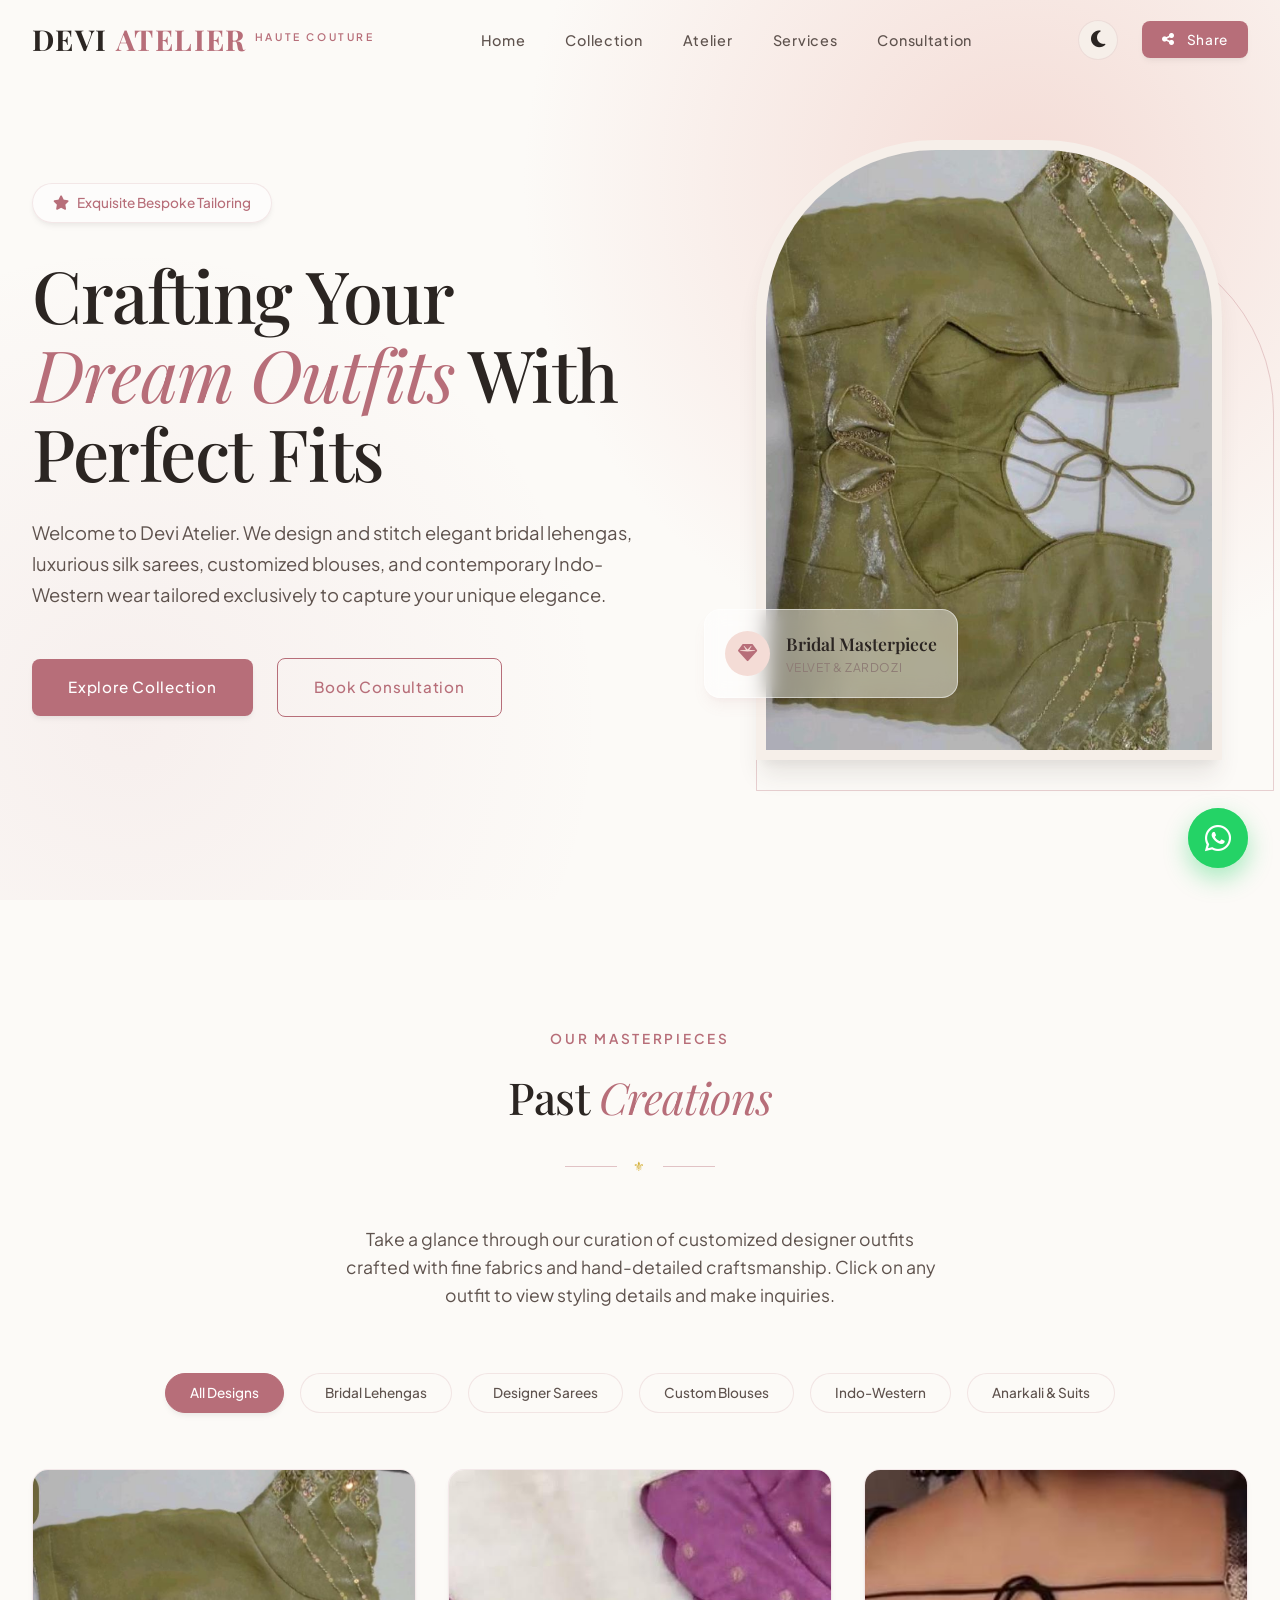
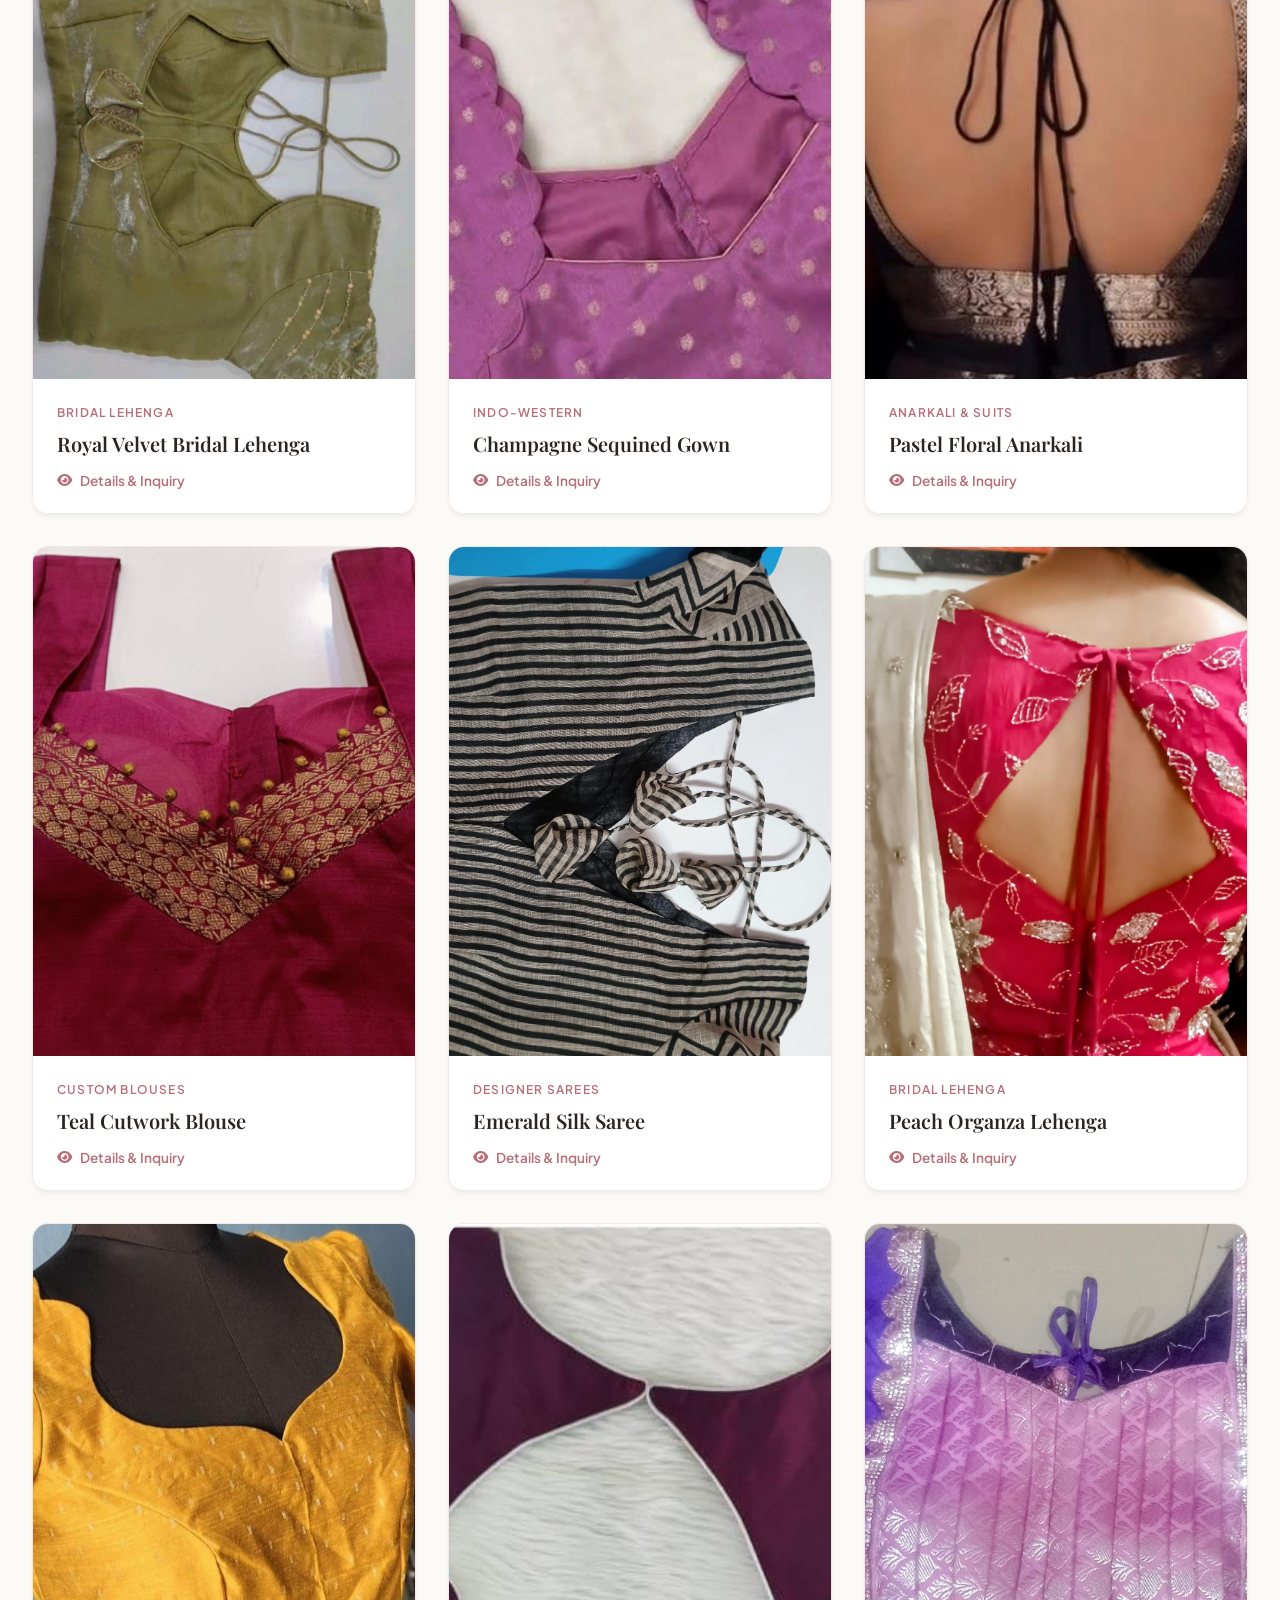
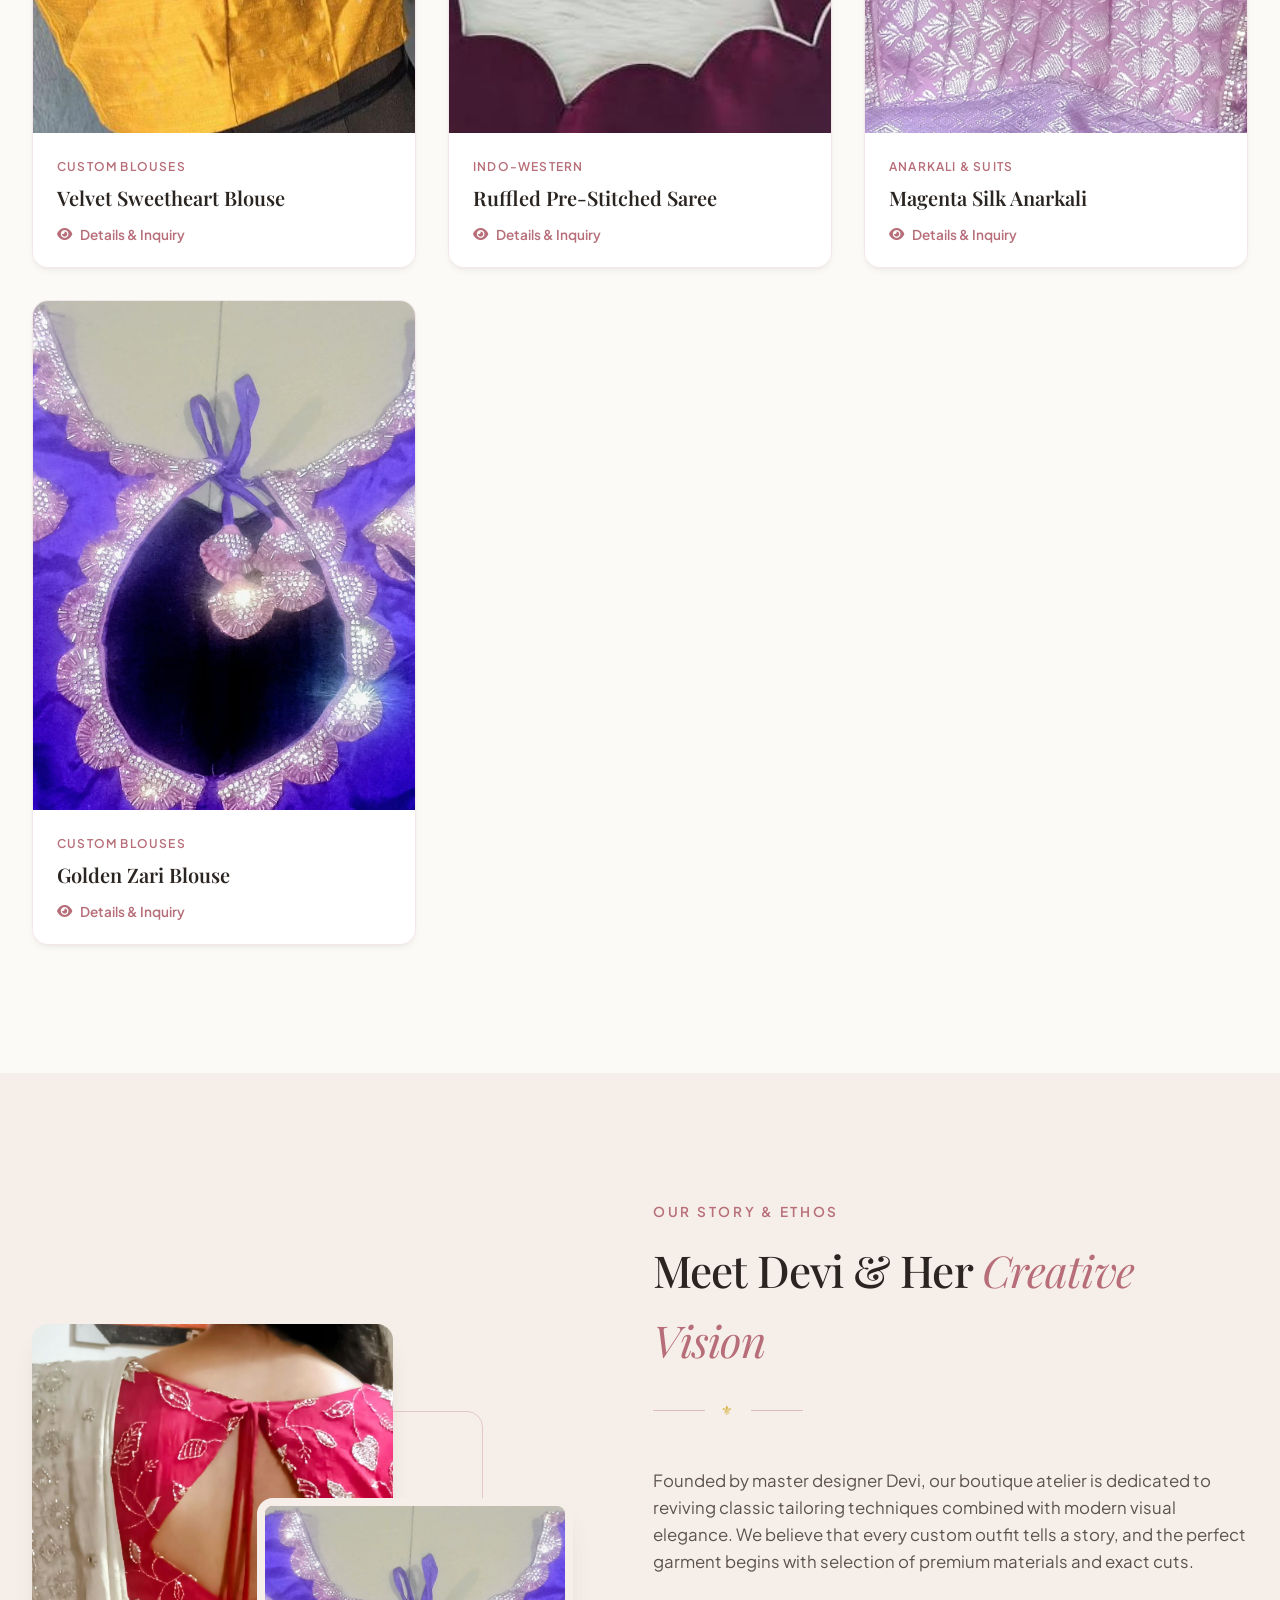
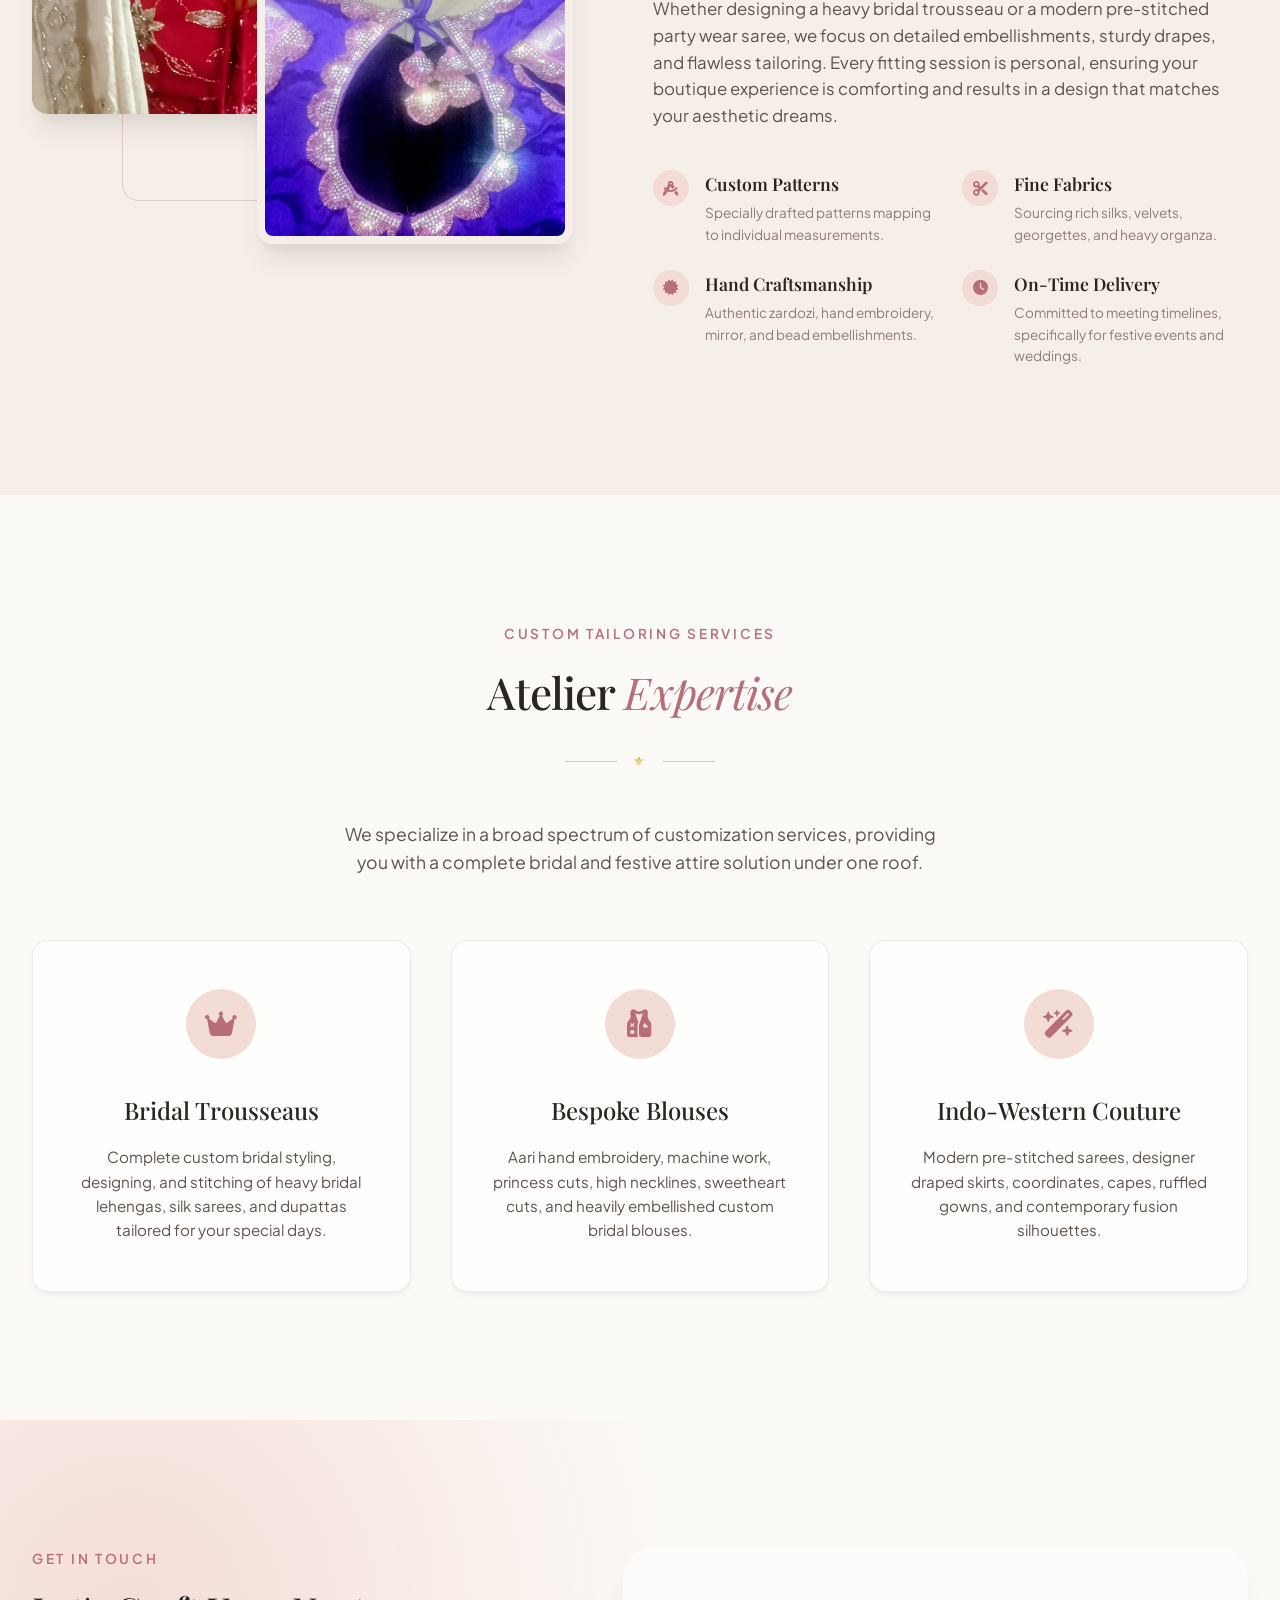
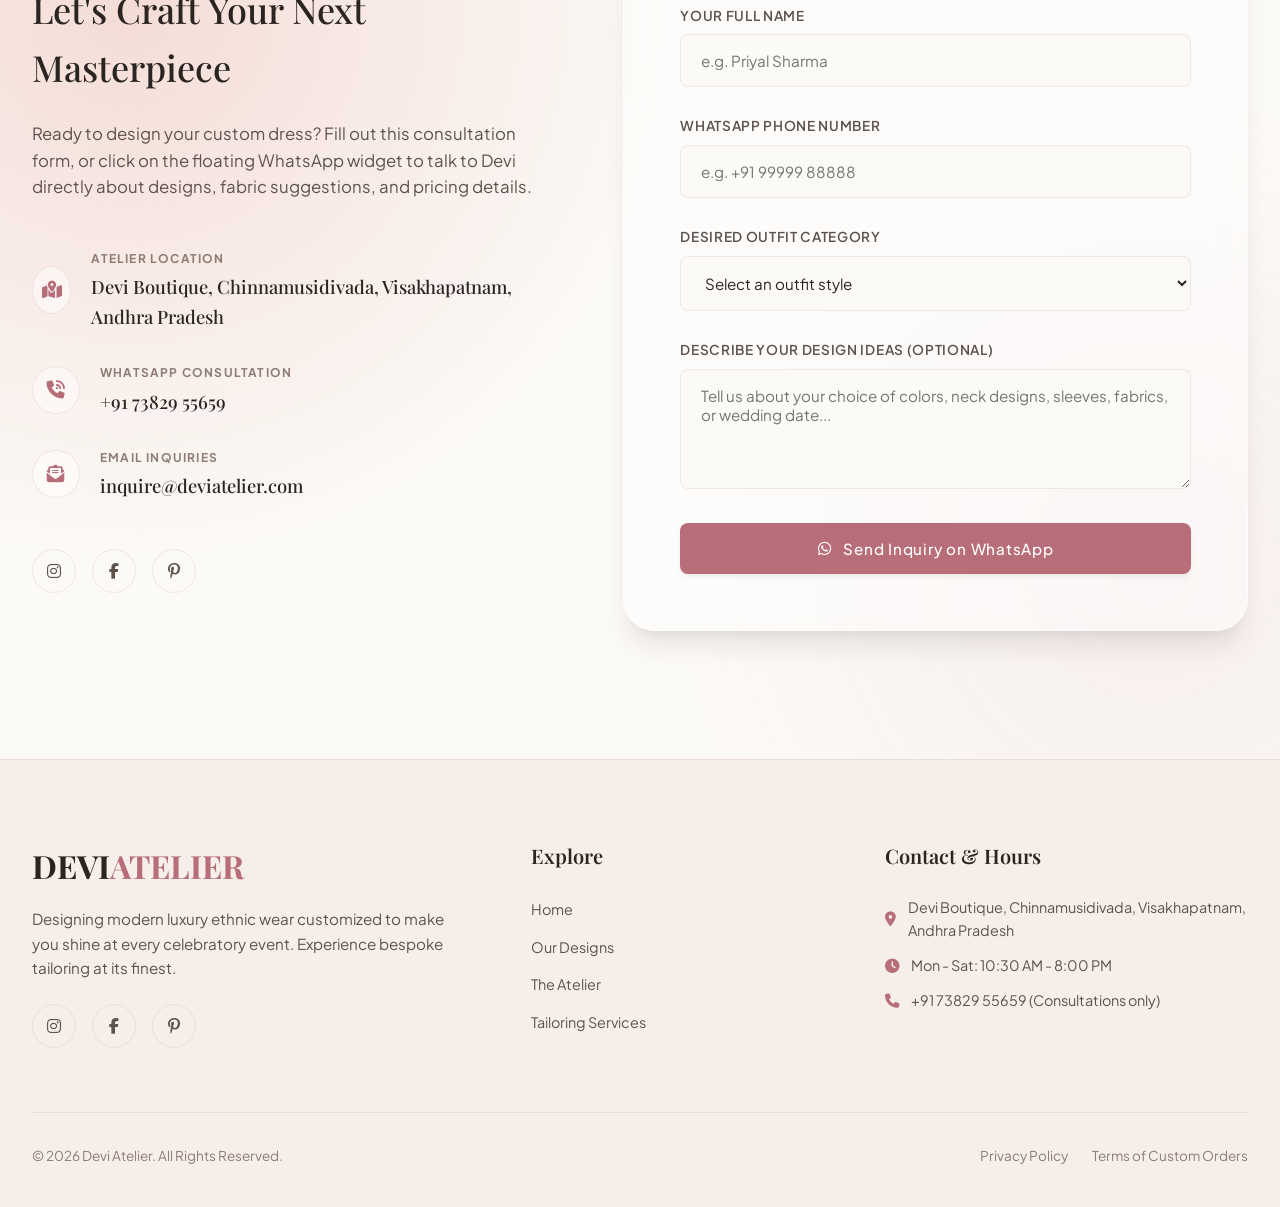
==== index.html @ 24add1d2 "Configure PWA manifest and mobile app home screen icon settings" ====
<!DOCTYPE html>
<html lang="en" data-theme="light">

<head>
  <meta charset="UTF-8">
  <meta name="viewport" content="width=device-width, initial-scale=1.0">
  <title>Devi Atelier — Haute Couture & Designer Boutique Portfolio</title>
  
  <!-- SEO Meta Tags -->
  <meta name="description" content="Explore Devi Atelier - Premium fashion boutique showcasing custom-tailored bridal lehengas, designer sarees, bespoke blouses, and contemporary Indo-Western wear.">
  <meta name="keywords" content="Boutique, Custom Tailoring, Bridal Lehenga, Designer Saree, Devi Atelier, Bespoke Fashion, Blouse Design">
  <meta name="author" content="Devi Atelier">
  
  <!-- Open Graph / Facebook -->
  <meta property="og:type" content="website">
  <meta property="og:title" content="Devi Atelier — Designer Boutique & Custom Tailoring">
  <meta property="og:description" content="Immersive showcase of bespoke designer outfits. Custom lehengas, sarees, blouses, and Indo-Western couture crafted to perfection.">
  <meta property="og:image" content="images/work-1.jpg">
  
  <!-- FontAwesome Icons CDN -->
  <link rel="stylesheet" href="https://cdnjs.cloudflare.com/ajax/libs/font-awesome/6.4.0/css/all.min.css">
  
  <!-- Stylesheets -->
  <link rel="stylesheet" href="styles.css">
  
  <!-- Favicon & Web App Manifest -->
  <link rel="icon" type="image/png" href="favicon.png">
  <link rel="apple-touch-icon" href="favicon.png">
  <link rel="manifest" href="manifest.json">
  
  <!-- Mobile Web App Capability -->
  <meta name="apple-mobile-web-app-capable" content="yes">
  <meta name="apple-mobile-web-app-status-bar-style" content="default">
  <meta name="theme-color" content="#fcfaf7">
</head>

<body>

  <!-- ============================================
       NAVIGATION BAR
       ============================================ -->
  <nav class="navbar" id="navbar">
    <div class="container nav-container">
      <a href="#hero" class="logo" id="nav-logo">
        DEVI<span>ATELIER</span>
        <span class="logo-sub">HAUTE COUTURE</span>
      </a>
      
      <ul class="nav-menu" id="nav-menu">
        <li><a href="#hero" class="nav-link">Home</a></li>
        <li><a href="#portfolio" class="nav-link">Collection</a></li>
        <li><a href="#about" class="nav-link">Atelier</a></li>
        <li><a href="#services" class="nav-link">Services</a></li>
        <li><a href="#contact" class="nav-link">Consultation</a></li>
      </ul>
      
      <div class="nav-actions">
        <button class="theme-toggle" id="theme-toggle" aria-label="Toggle Dark/Light Mode" title="Toggle Theme">
          <i class="fa-solid fa-moon"></i>
        </button>
        <button class="btn btn-primary" id="header-share-btn" style="padding: 0.6rem 1.25rem; font-size: 0.85rem;">
          <i class="fa-solid fa-share-nodes"></i> Share
        </button>
        <button class="mobile-nav-toggle" id="mobile-nav-toggle" aria-label="Toggle Navigation Menu">
          <span></span>
          <span></span>
          <span></span>
        </button>
      </div>
    </div>
  </nav>

  <!-- ============================================
       HERO SECTION
       ============================================ -->
  <section class="hero" id="hero">
    <div class="container">
      <div class="hero-grid">
        <div class="hero-content">
          <div class="hero-badge">
            <i class="fa-solid fa-star"></i>
            <span>Exquisite Bespoke Tailoring</span>
          </div>
          <h1 class="hero-title">Crafting Your <span>Dream Outfits</span> With Perfect Fits</h1>
          <p class="hero-description">
            Welcome to Devi Atelier. We design and stitch elegant bridal lehengas, luxurious silk sarees, customized blouses, and contemporary Indo-Western wear tailored exclusively to capture your unique elegance.
          </p>
          <div class="hero-btns">
            <a href="#portfolio" class="btn btn-primary">Explore Collection</a>
            <a href="#contact" class="btn btn-secondary">Book Consultation</a>
          </div>
        </div>
        <div class="hero-image-container">
          <div class="hero-image-wrapper">
            <img src="images/work-1.jpg" alt="Featured Red Bridal Lehenga" id="hero-img">
          </div>
          <div class="hero-image-backdrop"></div>
          <div class="hero-floating-card">
            <i class="fa-solid fa-gem"></i>
            <div class="floating-card-info">
              <h4>Bridal Masterpiece</h4>
              <p>Velvet &amp; Zardozi</p>
            </div>
          </div>
        </div>
      </div>
    </div>
  </section>

  <!-- ============================================
       PORTFOLIO SECTION
       ============================================ -->
  <section class="portfolio" id="portfolio">
    <div class="container">
      <span class="section-tag">Our Masterpieces</span>
      <h2 class="section-title">Past <span>Creations</span></h2>
      <div class="luxury-divider"><span>⚜</span></div>
      <p class="section-desc">
        Take a glance through our curation of customized designer outfits crafted with fine fabrics and hand-detailed craftsmanship. Click on any outfit to view styling details and make inquiries.
      </p>

      <!-- Category Filter Buttons -->
      <div class="portfolio-filters" id="portfolio-filters">
        <button class="filter-btn active" data-filter="all">All Designs</button>
        <button class="filter-btn" data-filter="bridal">Bridal Lehengas</button>
        <button class="filter-btn" data-filter="sarees">Designer Sarees</button>
        <button class="filter-btn" data-filter="blouses">Custom Blouses</button>
        <button class="filter-btn" data-filter="indo-western">Indo-Western</button>
        <button class="filter-btn" data-filter="salwars">Anarkali &amp; Suits</button>
      </div>

      <!-- Gallery Grid -->
      <div class="portfolio-grid" id="portfolio-grid">
        
        <!-- Item 1 -->
        <div class="portfolio-item" data-category="bridal" data-id="1">
          <div class="portfolio-item-img-wrapper">
            <img src="images/work-1.jpg" alt="Royal Velvet Bridal Lehenga" loading="lazy">
            <div class="portfolio-item-overlay">
              <span class="overlay-tag">Bridal Lehenga</span>
              <h3 class="overlay-title">Royal Velvet Bridal Lehenga</h3>
              <button class="overlay-btn"><i class="fa-solid fa-eye"></i> View Details</button>
            </div>
          </div>
          <div class="portfolio-item-info">
            <span class="item-category">Bridal Lehenga</span>
            <h3 class="item-title">Royal Velvet Bridal Lehenga</h3>
            <button class="item-inquire-btn"><i class="fa-solid fa-eye"></i> Details &amp; Inquiry</button>
          </div>
        </div>

        <!-- Item 2 -->
        <div class="portfolio-item" data-category="indo-western" data-id="2">
          <div class="portfolio-item-img-wrapper">
            <img src="images/work-2.jpg" alt="Champagne Sequined Gown" loading="lazy">
            <div class="portfolio-item-overlay">
              <span class="overlay-tag">Indo-Western</span>
              <h3 class="overlay-title">Champagne Sequined Gown</h3>
              <button class="overlay-btn"><i class="fa-solid fa-eye"></i> View Details</button>
            </div>
          </div>
          <div class="portfolio-item-info">
            <span class="item-category">Indo-Western</span>
            <h3 class="item-title">Champagne Sequined Gown</h3>
            <button class="item-inquire-btn"><i class="fa-solid fa-eye"></i> Details &amp; Inquiry</button>
          </div>
        </div>

        <!-- Item 3 -->
        <div class="portfolio-item" data-category="salwars" data-id="3">
          <div class="portfolio-item-img-wrapper">
            <img src="images/work-3.jpg" alt="Pastel Floral Georgette Anarkali" loading="lazy">
            <div class="portfolio-item-overlay">
              <span class="overlay-tag">Anarkali &amp; Suits</span>
              <h3 class="overlay-title">Pastel Floral Anarkali</h3>
              <button class="overlay-btn"><i class="fa-solid fa-eye"></i> View Details</button>
            </div>
          </div>
          <div class="portfolio-item-info">
            <span class="item-category">Anarkali &amp; Suits</span>
            <h3 class="item-title">Pastel Floral Anarkali</h3>
            <button class="item-inquire-btn"><i class="fa-solid fa-eye"></i> Details &amp; Inquiry</button>
          </div>
        </div>

        <!-- Item 4 -->
        <div class="portfolio-item" data-category="blouses" data-id="4">
          <div class="portfolio-item-img-wrapper">
            <img src="images/work-4.jpg" alt="Teal Hand-Crafted Cutwork Blouse" loading="lazy">
            <div class="portfolio-item-overlay">
              <span class="overlay-tag">Custom Blouses</span>
              <h3 class="overlay-title">Teal Cutwork Blouse</h3>
              <button class="overlay-btn"><i class="fa-solid fa-eye"></i> View Details</button>
            </div>
          </div>
          <div class="portfolio-item-info">
            <span class="item-category">Custom Blouses</span>
            <h3 class="item-title">Teal Cutwork Blouse</h3>
            <button class="item-inquire-btn"><i class="fa-solid fa-eye"></i> Details &amp; Inquiry</button>
          </div>
        </div>

        <!-- Item 5 -->
        <div class="portfolio-item" data-category="sarees" data-id="5">
          <div class="portfolio-item-img-wrapper">
            <img src="images/work-5.jpg" alt="Emerald Green Banarasi Silk Saree" loading="lazy">
            <div class="portfolio-item-overlay">
              <span class="overlay-tag">Designer Sarees</span>
              <h3 class="overlay-title">Emerald Silk Saree</h3>
              <button class="overlay-btn"><i class="fa-solid fa-eye"></i> View Details</button>
            </div>
          </div>
          <div class="portfolio-item-info">
            <span class="item-category">Designer Sarees</span>
            <h3 class="item-title">Emerald Silk Saree</h3>
            <button class="item-inquire-btn"><i class="fa-solid fa-eye"></i> Details &amp; Inquiry</button>
          </div>
        </div>

        <!-- Item 6 -->
        <div class="portfolio-item" data-category="bridal" data-id="6">
          <div class="portfolio-item-img-wrapper">
            <img src="images/work-6.jpg" alt="Peach Organza Mirror-Work Lehenga" loading="lazy">
            <div class="portfolio-item-overlay">
              <span class="overlay-tag">Bridal Lehenga</span>
              <h3 class="overlay-title">Peach Organza Lehenga</h3>
              <button class="overlay-btn"><i class="fa-solid fa-eye"></i> View Details</button>
            </div>
          </div>
          <div class="portfolio-item-info">
            <span class="item-category">Bridal Lehenga</span>
            <h3 class="item-title">Peach Organza Lehenga</h3>
            <button class="item-inquire-btn"><i class="fa-solid fa-eye"></i> Details &amp; Inquiry</button>
          </div>
        </div>

        <!-- Item 7 -->
        <div class="portfolio-item" data-category="blouses" data-id="7">
          <div class="portfolio-item-img-wrapper">
            <img src="images/work-7.jpg" alt="Royal Velvet Sweetheart Neck Blouse" loading="lazy">
            <div class="portfolio-item-overlay">
              <span class="overlay-tag">Custom Blouses</span>
              <h3 class="overlay-title">Velvet Sweetheart Blouse</h3>
              <button class="overlay-btn"><i class="fa-solid fa-eye"></i> View Details</button>
            </div>
          </div>
          <div class="portfolio-item-info">
            <span class="item-category">Custom Blouses</span>
            <h3 class="item-title">Velvet Sweetheart Blouse</h3>
            <button class="item-inquire-btn"><i class="fa-solid fa-eye"></i> Details &amp; Inquiry</button>
          </div>
        </div>

        <!-- Item 8 -->
        <div class="portfolio-item" data-category="indo-western" data-id="8">
          <div class="portfolio-item-img-wrapper">
            <img src="images/work-8.jpg" alt="Modern Ruffled Pre-Stitched Saree" loading="lazy">
            <div class="portfolio-item-overlay">
              <span class="overlay-tag">Indo-Western</span>
              <h3 class="overlay-title">Ruffled Pre-Stitched Saree</h3>
              <button class="overlay-btn"><i class="fa-solid fa-eye"></i> View Details</button>
            </div>
          </div>
          <div class="portfolio-item-info">
            <span class="item-category">Indo-Western</span>
            <h3 class="item-title">Ruffled Pre-Stitched Saree</h3>
            <button class="item-inquire-btn"><i class="fa-solid fa-eye"></i> Details &amp; Inquiry</button>
          </div>
        </div>

        <!-- Item 9 -->
        <div class="portfolio-item" data-category="salwars" data-id="9">
          <div class="portfolio-item-img-wrapper">
            <img src="images/work-9.jpg" alt="Magenta Silk Anarkali Suit" loading="lazy">
            <div class="portfolio-item-overlay">
              <span class="overlay-tag">Anarkali &amp; Suits</span>
              <h3 class="overlay-title">Magenta Silk Anarkali</h3>
              <button class="overlay-btn"><i class="fa-solid fa-eye"></i> View Details</button>
            </div>
          </div>
          <div class="portfolio-item-info">
            <span class="item-category">Anarkali &amp; Suits</span>
            <h3 class="item-title">Magenta Silk Anarkali</h3>
            <button class="item-inquire-btn"><i class="fa-solid fa-eye"></i> Details &amp; Inquiry</button>
          </div>
        </div>

        <!-- Item 10 -->
        <div class="portfolio-item" data-category="blouses" data-id="10">
          <div class="portfolio-item-img-wrapper">
            <img src="images/work-10.jpg" alt="Golden Embroidered Zari Blouse" loading="lazy">
            <div class="portfolio-item-overlay">
              <span class="overlay-tag">Custom Blouses</span>
              <h3 class="overlay-title">Golden Zari Blouse</h3>
              <button class="overlay-btn"><i class="fa-solid fa-eye"></i> View Details</button>
            </div>
          </div>
          <div class="portfolio-item-info">
            <span class="item-category">Custom Blouses</span>
            <h3 class="item-title">Golden Zari Blouse</h3>
            <button class="item-inquire-btn"><i class="fa-solid fa-eye"></i> Details &amp; Inquiry</button>
          </div>
        </div>

      </div>
    </div>
  </section>

  <!-- ============================================
       ABOUT ATELIER SECTION
       ============================================ -->
  <section class="about" id="about">
    <div class="container">
      <div class="about-grid">
        <div class="about-images">
          <div class="about-img-main">
            <img src="images/work-6.jpg" alt="Devi Atelier Design Process">
          </div>
          <div class="about-img-sub">
            <img src="images/work-10.jpg" alt="Devi Handcrafted details">
          </div>
          <div class="about-img-frame"></div>
        </div>
        <div class="about-content">
          <span class="section-tag" style="text-align: left;">Our Story &amp; Ethos</span>
          <h2 class="section-title" style="text-align: left;">Meet Devi &amp; Her <span>Creative Vision</span></h2>
          <div class="luxury-divider" style="margin-left: 0;"><span>⚜</span></div>
          <div class="about-text">
            <p>
              Founded by master designer Devi, our boutique atelier is dedicated to reviving classic tailoring techniques combined with modern visual elegance. We believe that every custom outfit tells a story, and the perfect garment begins with selection of premium materials and exact cuts.
            </p>
            <p>
              Whether designing a heavy bridal trousseau or a modern pre-stitched party wear saree, we focus on detailed embellishments, sturdy drapes, and flawless tailoring. Every fitting session is personal, ensuring your boutique experience is comforting and results in a design that matches your aesthetic dreams.
            </p>
          </div>
          <div class="expertise-list">
            <div class="expertise-item">
              <i class="fa-solid fa-compass-drafting"></i>
              <div>
                <h4>Custom Patterns</h4>
                <p>Specially drafted patterns mapping to individual measurements.</p>
              </div>
            </div>
            <div class="expertise-item">
              <i class="fa-solid fa-scissors"></i>
              <div>
                <h4>Fine Fabrics</h4>
                <p>Sourcing rich silks, velvets, georgettes, and heavy organza.</p>
              </div>
            </div>
            <div class="expertise-item">
              <i class="fa-solid fa-certificate"></i>
              <div>
                <h4>Hand Craftsmanship</h4>
                <p>Authentic zardozi, hand embroidery, mirror, and bead embellishments.</p>
              </div>
            </div>
            <div class="expertise-item">
              <i class="fa-solid fa-clock"></i>
              <div>
                <h4>On-Time Delivery</h4>
                <p>Committed to meeting timelines, specifically for festive events and weddings.</p>
              </div>
            </div>
          </div>
        </div>
      </div>
    </div>
  </section>

  <!-- ============================================
       SERVICES SECTION
       ============================================ -->
  <section class="services" id="services">
    <div class="container">
      <span class="section-tag">Custom Tailoring Services</span>
      <h2 class="section-title">Atelier <span>Expertise</span></h2>
      <div class="luxury-divider"><span>⚜</span></div>
      <p class="section-desc">
        We specialize in a broad spectrum of customization services, providing you with a complete bridal and festive attire solution under one roof.
      </p>
      
      <div class="services-grid">
        <div class="service-card">
          <div class="service-icon"><i class="fa-solid fa-crown"></i></div>
          <h3>Bridal Trousseaus</h3>
          <p>Complete custom bridal styling, designing, and stitching of heavy bridal lehengas, silk sarees, and dupattas tailored for your special days.</p>
        </div>
        <div class="service-card">
          <div class="service-icon"><i class="fa-solid fa-vest-patches"></i></div>
          <h3>Bespoke Blouses</h3>
          <p>Aari hand embroidery, machine work, princess cuts, high necklines, sweetheart cuts, and heavily embellished custom bridal blouses.</p>
        </div>
        <div class="service-card">
          <div class="service-icon"><i class="fa-solid fa-wand-magic-sparkles"></i></div>
          <h3>Indo-Western Couture</h3>
          <p>Modern pre-stitched sarees, designer draped skirts, coordinates, capes, ruffled gowns, and contemporary fusion silhouettes.</p>
        </div>
      </div>
    </div>
  </section>

  <!-- ============================================
       CONTACT & BOOKING SECTION
       ============================================ -->
  <section class="contact" id="contact">
    <div class="container">
      <div class="contact-grid">
        <div class="contact-info">
          <span class="section-tag" style="text-align: left;">Get In Touch</span>
          <h2 class="contact-info-title">Let's Craft Your <span>Next Masterpiece</span></h2>
          <p class="contact-info-desc">
            Ready to design your custom dress? Fill out this consultation form, or click on the floating WhatsApp widget to talk to Devi directly about designs, fabric suggestions, and pricing details.
          </p>
          
          <div class="contact-details">
            <div class="contact-detail-item">
              <i class="fa-solid fa-map-location-dot"></i>
              <div class="contact-detail-text">
                <h4>Atelier Location</h4>
                <p>Devi Boutique, Chinnamusidivada, Visakhapatnam, Andhra Pradesh</p>
              </div>
            </div>
            <div class="contact-detail-item">
              <i class="fa-solid fa-phone-volume"></i>
              <div class="contact-detail-text">
                <h4>WhatsApp Consultation</h4>
                <p>+91 73829 55659</p>
              </div>
            </div>
            <div class="contact-detail-item">
              <i class="fa-solid fa-envelope-open-text"></i>
              <div class="contact-detail-text">
                <h4>Email Inquiries</h4>
                <p>inquire@deviatelier.com</p>
              </div>
            </div>
          </div>
          
          <div class="social-links">
            <a href="#" class="social-btn" aria-label="Instagram"><i class="fa-brands fa-instagram"></i></a>
            <a href="#" class="social-btn" aria-label="Facebook"><i class="fa-brands fa-facebook-f"></i></a>
            <a href="#" class="social-btn" aria-label="Pinterest"><i class="fa-brands fa-pinterest-p"></i></a>
          </div>
        </div>
        
        <div class="contact-form-wrapper">
          <form id="consultation-form">
            <div class="form-group">
              <label for="client-name">Your Full Name</label>
              <input type="text" id="client-name" class="form-control" placeholder="e.g. Priyal Sharma" required>
            </div>
            <div class="form-group">
              <label for="client-contact">WhatsApp Phone Number</label>
              <input type="tel" id="client-contact" class="form-control" placeholder="e.g. +91 99999 88888" required>
            </div>
            <div class="form-group">
              <label for="outfit-type">Desired Outfit Category</label>
              <select id="outfit-type" class="form-control" required>
                <option value="" disabled selected>Select an outfit style</option>
                <option value="Bridal Lehenga">Bridal Lehenga</option>
                <option value="Designer Saree Work">Designer Saree &amp; Borders</option>
                <option value="Custom Blouse Design">Custom Tailored Blouse</option>
                <option value="Indo-Western / Gown">Indo-Western Dress or Gown</option>
                <option value="Anarkali or Salwar Suit">Anarkali Suit / Salwar Kameez</option>
              </select>
            </div>
            <div class="form-group">
              <label for="client-message">Describe Your Design Ideas (Optional)</label>
              <textarea id="client-message" class="form-control" placeholder="Tell us about your choice of colors, neck designs, sleeves, fabrics, or wedding date..."></textarea>
            </div>
            <button type="submit" class="btn btn-primary form-submit-btn" id="form-submit">
              <i class="fa-brands fa-whatsapp"></i> Send Inquiry on WhatsApp
            </button>
          </form>
        </div>
      </div>
    </div>
  </section>

  <!-- ============================================
       LIGHTBOX / DETAILED MODAL
       ============================================ -->
  <div class="lightbox" id="lightbox">
    <button class="lightbox-close" id="lightbox-close" aria-label="Close detailed view">
      <i class="fa-solid fa-xmark"></i>
    </button>
    <div class="lightbox-content">
      <div class="lightbox-img-pane">
        <button class="lightbox-nav-btn lightbox-prev" id="lightbox-prev" aria-label="Previous Outfit">
          <i class="fa-solid fa-chevron-left"></i>
        </button>
        <img src="images/work-1.jpg" alt="Detailed Outfit View" id="lightbox-main-img">
        <button class="lightbox-nav-btn lightbox-next" id="lightbox-next" aria-label="Next Outfit">
          <i class="fa-solid fa-chevron-right"></i>
        </button>
      </div>
      <div class="lightbox-info-pane">
        <span class="lightbox-category" id="lightbox-category">Bridal Lehenga</span>
        <h2 class="lightbox-title" id="lightbox-title">Royal Velvet Bridal Lehenga</h2>
        <p class="lightbox-desc" id="lightbox-desc">
          Intricately hand-embroidered velvet bridal lehenga in deep crimson red featuring standard zardozi stitching, heavy beadwork, and matched with double tissue georgette dupattas.
        </p>
        
        <div class="lightbox-details">
          <div class="lightbox-detail-row">
            <span class="lightbox-detail-label">Design Code:</span>
            <span class="lightbox-detail-val" id="lightbox-code">DA-2026-01</span>
          </div>
          <div class="lightbox-detail-row">
            <span class="lightbox-detail-label">Fabrics:</span>
            <span class="lightbox-detail-val" id="lightbox-fabrics">Velvet, Organza, Silk Silk</span>
          </div>
          <div class="lightbox-detail-row">
            <span class="lightbox-detail-label">Embroidery:</span>
            <span class="lightbox-detail-val" id="lightbox-embroidery">Zardozi, Beads, Cutdana Work</span>
          </div>
          <div class="lightbox-detail-row">
            <span class="lightbox-detail-label">Fit Time:</span>
            <span class="lightbox-detail-val" id="lightbox-fittime">4 - 6 Weeks</span>
          </div>
        </div>
        
        <button class="btn btn-gold lightbox-action-btn" id="lightbox-inquiry-btn">
          <i class="fa-brands fa-whatsapp"></i> Inquire About This Design
        </button>
      </div>
    </div>
  </div>

  <!-- ============================================
       SHARE SHEET MODAL
       ============================================ -->
  <div class="share-modal" id="share-modal">
    <div class="share-content">
      <button class="share-close" id="share-modal-close" aria-label="Close share popup">
        <i class="fa-solid fa-xmark"></i>
      </button>
      <div class="share-header">
        <i class="fa-solid fa-award"></i>
        <h3>Share Portfolio</h3>
        <p>Send Devi's design portfolio directly to a customer's phone or let them scan this QR code.</p>
      </div>
      
      <div class="qr-box">
        <img src="" alt="Portfolio QR Code" id="share-qr-img">
      </div>
      
      <div class="share-actions">
        <div class="share-link-box">
          <input type="text" class="share-link-input" id="share-link-url" readonly>
          <button class="share-copy-btn" id="share-copy-btn">Copy Link</button>
        </div>
      </div>
    </div>
  </div>

  <!-- ============================================
       FLOATING WHATSAPP BUTTON WITH PULSE
       ============================================ -->
  <a href="https://wa.me/917382955659?text=Hi%20Devi!%20I'm%20visiting%20your%20boutique%20portfolio%20and%20would%20like%20to%20discuss%20stitching%20a%20dress." 
     class="whatsapp-float" 
     id="whatsapp-floating-btn" 
     target="_blank" 
     rel="noopener noreferrer" 
     aria-label="Contact Devi Boutique on WhatsApp">
    <i class="fa-brands fa-whatsapp"></i>
    <span class="whatsapp-pulse"></span>
  </a>

  <!-- ============================================
       FOOTER
       ============================================ -->
  <footer class="footer">
    <div class="container">
      <div class="footer-grid">
        <div class="footer-brand">
          <h2>DEVI<span>ATELIER</span></h2>
          <p>Designing modern luxury ethnic wear customized to make you shine at every celebratory event. Experience bespoke tailoring at its finest.</p>
          <div class="social-links">
            <a href="#" class="social-btn" aria-label="Instagram"><i class="fa-brands fa-instagram"></i></a>
            <a href="#" class="social-btn" aria-label="Facebook"><i class="fa-brands fa-facebook-f"></i></a>
            <a href="#" class="social-btn" aria-label="Pinterest"><i class="fa-brands fa-pinterest-p"></i></a>
          </div>
        </div>
        <div class="footer-links-wrapper">
          <h3 class="footer-title">Explore</h3>
          <ul class="footer-links">
            <li><a href="#hero">Home</a></li>
            <li><a href="#portfolio">Our Designs</a></li>
            <li><a href="#about">The Atelier</a></li>
            <li><a href="#services">Tailoring Services</a></li>
          </ul>
        </div>
        <div class="footer-info">
          <h3 class="footer-title">Contact &amp; Hours</h3>
          <p><i class="fa-solid fa-location-dot"></i> Devi Boutique, Chinnamusidivada, Visakhapatnam, Andhra Pradesh</p>
          <p><i class="fa-solid fa-clock"></i> Mon - Sat: 10:30 AM - 8:00 PM</p>
          <p><i class="fa-solid fa-phone"></i> +91 73829 55659 (Consultations only)</p>
        </div>
      </div>
      <div class="footer-bottom">
        <p>&copy; 2026 Devi Atelier. All Rights Reserved.</p>
        <div class="footer-bottom-links">
          <a href="#">Privacy Policy</a>
          <a href="#">Terms of Custom Orders</a>
        </div>
      </div>
    </div>
  </footer>

  <!-- Main JavaScript File -->
  <script src="script.js"></script>
</body>

</html>
---- styles.css ----
/* ==========================================================================
   DEVI ATELIER & BOUTIQUE — PORTFOLIO STYLE SHEET
   ========================================================================== */

/* --- Google Fonts --- */
@import url('https://fonts.googleapis.com/css2?family=Playfair+Display:ital,wght@0,400;0,500;0,600;0,700;1,400&family=Plus+Jakarta+Sans:wght@300;400;500;600;700&display=swap');

/* --- CSS Variables & Design Tokens --- */
:root {
  /* Color Palette (Light Mode - Premium Cream & Rose Gold) */
  --bg-primary: #fcfaf7;
  --bg-secondary: #f6efe9;
  --bg-card: rgba(255, 255, 255, 0.7);
  --text-primary: #2b2522;
  --text-secondary: #5e524d;
  --text-light: #8e7c75;
  --accent-gold: #d4af37;
  --accent-rose: #b76e79;
  --accent-blush: #f4dcd6;
  --accent-dark: #3a2e2b;
  --border-color: rgba(183, 110, 121, 0.15);
  --glass-bg: rgba(255, 255, 255, 0.45);
  --glass-border: rgba(255, 255, 255, 0.5);
  --shadow-sm: 0 4px 6px -1px rgba(0, 0, 0, 0.05), 0 2px 4px -1px rgba(0, 0, 0, 0.03);
  --shadow-md: 0 10px 15px -3px rgba(183, 110, 121, 0.08), 0 4px 6px -2px rgba(183, 110, 121, 0.04);
  --shadow-lg: 0 20px 25px -5px rgba(58, 46, 43, 0.1), 0 10px 10px -5px rgba(58, 46, 43, 0.04);
  --shadow-glow: 0 0 25px rgba(183, 110, 121, 0.2);

  /* Typography */
  --font-serif: 'Playfair Display', serif;
  --font-sans: 'Plus Jakarta Sans', sans-serif;

  /* Dimensions */
  --header-height: 80px;
  --border-radius-sm: 8px;
  --border-radius-md: 16px;
  --border-radius-lg: 32px;
  --container-width: 1280px;
  --transition-smooth: all 0.4s cubic-bezier(0.16, 1, 0.3, 1);
  --transition-fast: all 0.2s ease;
}

/* --- Dark Mode Override Variables --- */
[data-theme="dark"] {
  --bg-primary: #120e0d;
  --bg-secondary: #1a1413;
  --bg-card: rgba(30, 24, 23, 0.7);
  --text-primary: #f2eae6;
  --text-secondary: #d1c5bf;
  --text-light: #9c8e88;
  --border-color: rgba(212, 175, 55, 0.15);
  --glass-bg: rgba(26, 20, 19, 0.45);
  --glass-border: rgba(255, 255, 255, 0.05);
  --shadow-sm: 0 4px 6px -1px rgba(0, 0, 0, 0.3), 0 2px 4px -1px rgba(0, 0, 0, 0.2);
  --shadow-md: 0 10px 15px -3px rgba(0, 0, 0, 0.4), 0 4px 6px -2px rgba(0, 0, 0, 0.3);
  --shadow-lg: 0 20px 25px -5px rgba(0, 0, 0, 0.5), 0 10px 10px -5px rgba(0, 0, 0, 0.4);
  --shadow-glow: 0 0 25px rgba(212, 175, 55, 0.15);
}

/* ==========================================================================
   BASE STYLES
   ========================================================================== */
*, *::before, *::after {
  box-sizing: border-box;
  margin: 0;
  padding: 0;
}

html {
  scroll-behavior: smooth;
  font-size: 16px;
  -webkit-font-smoothing: antialiased;
}

body {
  background-color: var(--bg-primary);
  color: var(--text-primary);
  font-family: var(--font-sans);
  line-height: 1.6;
  overflow-x: hidden;
  transition: background-color 0.5s ease, color 0.5s ease;
}

img {
  max-width: 100%;
  height: auto;
  display: block;
}

a {
  color: inherit;
  text-decoration: none;
  transition: var(--transition-fast);
}

button {
  background: none;
  border: none;
  font-family: inherit;
  cursor: pointer;
  outline: none;
}

ul {
  list-style: none;
}

/* Custom Scrollbar */
::-webkit-scrollbar {
  width: 10px;
}

::-webkit-scrollbar-track {
  background: var(--bg-primary);
}

::-webkit-scrollbar-thumb {
  background: var(--accent-rose);
  border: 3px solid var(--bg-primary);
  border-radius: 10px;
}

::-webkit-scrollbar-thumb:hover {
  background: var(--accent-gold);
}

/* Container */
.container {
  width: 100%;
  max-width: var(--container-width);
  margin-left: auto;
  margin-right: auto;
  padding-left: 2rem;
  padding-right: 2rem;
}

/* Section Common */
section {
  padding: 8rem 0;
  position: relative;
}

.section-tag {
  font-family: var(--font-sans);
  font-size: 0.85rem;
  text-transform: uppercase;
  letter-spacing: 0.2em;
  color: var(--accent-rose);
  margin-bottom: 0.75rem;
  display: block;
  font-weight: 600;
  text-align: center;
}

.section-title {
  font-family: var(--font-serif);
  font-size: 2.75rem;
  font-weight: 500;
  color: var(--text-primary);
  text-align: center;
  margin-bottom: 1.5rem;
  letter-spacing: -0.02em;
}

.section-title span {
  font-style: italic;
  color: var(--accent-rose);
  font-weight: 400;
}

.section-desc {
  font-size: 1.1rem;
  color: var(--text-secondary);
  text-align: center;
  max-width: 600px;
  margin: 0 auto 4rem auto;
}

/* Decorative Divider */
.luxury-divider {
  display: flex;
  align-items: center;
  justify-content: center;
  margin: 0 auto 3rem auto;
  gap: 1rem;
  width: 150px;
}

.luxury-divider::before,
.luxury-divider::after {
  content: "";
  height: 1px;
  background-color: var(--accent-rose);
  flex-grow: 1;
  opacity: 0.4;
}

.luxury-divider span {
  font-size: 0.8rem;
  color: var(--accent-gold);
  letter-spacing: 0.1em;
}

/* Premium Buttons */
.btn {
  display: inline-flex;
  align-items: center;
  justify-content: center;
  gap: 0.75rem;
  padding: 1rem 2.25rem;
  border-radius: var(--border-radius-sm);
  font-family: var(--font-sans);
  font-size: 0.95rem;
  font-weight: 500;
  letter-spacing: 0.05em;
  transition: var(--transition-smooth);
  position: relative;
  overflow: hidden;
}

.btn-primary {
  background-color: var(--accent-rose);
  color: #fff;
  box-shadow: var(--shadow-sm);
}

.btn-primary:hover {
  background-color: var(--accent-dark);
  color: #fff;
  transform: translateY(-2px);
  box-shadow: var(--shadow-md);
}

.btn-secondary {
  border: 1px solid var(--accent-rose);
  color: var(--accent-rose);
}

.btn-secondary:hover {
  background-color: var(--accent-rose);
  color: #fff;
  transform: translateY(-2px);
}

.btn-gold {
  background-color: var(--accent-gold);
  color: #120e0d;
  font-weight: 600;
}

.btn-gold:hover {
  background-color: var(--text-primary);
  color: var(--bg-primary);
  transform: translateY(-2px);
  box-shadow: var(--shadow-glow);
}

/* ==========================================================================
   NAVIGATION
   ========================================================================== */
.navbar {
  position: fixed;
  top: 0;
  left: 0;
  width: 100%;
  height: var(--header-height);
  display: flex;
  align-items: center;
  z-index: 1000;
  transition: var(--transition-smooth);
  border-bottom: 1px solid transparent;
}

.navbar.scrolled {
  background-color: var(--glass-bg);
  backdrop-filter: blur(15px);
  -webkit-backdrop-filter: blur(15px);
  height: 70px;
  border-bottom: 1px solid var(--border-color);
  box-shadow: var(--shadow-sm);
}

.nav-container {
  display: flex;
  align-items: center;
  justify-content: space-between;
  width: 100%;
}

.logo {
  font-family: var(--font-serif);
  font-size: 1.8rem;
  font-weight: 700;
  letter-spacing: 0.05em;
  color: var(--text-primary);
  display: flex;
  align-items: center;
  gap: 0.5rem;
}

.logo span {
  color: var(--accent-rose);
}

.logo-sub {
  font-family: var(--font-sans);
  font-size: 0.65rem;
  letter-spacing: 0.25em;
  text-transform: uppercase;
  color: var(--accent-gold);
  display: block;
  font-weight: 600;
  margin-top: -4px;
}

.nav-menu {
  display: flex;
  align-items: center;
  gap: 2.5rem;
}

.nav-link {
  font-size: 0.9rem;
  font-weight: 500;
  letter-spacing: 0.05em;
  color: var(--text-secondary);
  position: relative;
  padding: 0.5rem 0;
}

.nav-link::after {
  content: "";
  position: absolute;
  bottom: 0;
  left: 0;
  width: 0;
  height: 1px;
  background-color: var(--accent-rose);
  transition: var(--transition-fast);
}

.nav-link:hover {
  color: var(--accent-rose);
}

.nav-link:hover::after {
  width: 100%;
}

.nav-actions {
  display: flex;
  align-items: center;
  gap: 1.5rem;
}

.theme-toggle {
  font-size: 1.2rem;
  color: var(--text-primary);
  width: 40px;
  height: 40px;
  border-radius: 50%;
  display: flex;
  align-items: center;
  justify-content: center;
  background-color: var(--bg-secondary);
  border: 1px solid var(--border-color);
  transition: var(--transition-fast);
}

.theme-toggle:hover {
  background-color: var(--accent-rose);
  color: white;
  transform: rotate(15deg);
}

.mobile-nav-toggle {
  display: none;
  flex-direction: column;
  justify-content: space-between;
  width: 24px;
  height: 18px;
}

.mobile-nav-toggle span {
  width: 100%;
  height: 2px;
  background-color: var(--text-primary);
  border-radius: 2px;
  transition: var(--transition-fast);
}

/* ==========================================================================
   HERO SECTION
   ========================================================================== */
.hero {
  height: 100vh;
  min-height: 700px;
  display: flex;
  align-items: center;
  padding: 0;
  background: radial-gradient(circle at 80% 20%, var(--accent-blush) 0%, transparent 40%),
              radial-gradient(circle at 10% 80%, rgba(183, 110, 121, 0.08) 0%, transparent 35%);
  overflow: hidden;
}

.hero-grid {
  display: grid;
  grid-template-columns: 1.1fr 0.9fr;
  gap: 4rem;
  align-items: center;
  height: 100%;
}

.hero-content {
  display: flex;
  flex-direction: column;
  align-items: flex-start;
}

.hero-badge {
  display: inline-flex;
  align-items: center;
  gap: 0.5rem;
  padding: 0.5rem 1.25rem;
  background-color: var(--glass-bg);
  border: 1px solid var(--border-color);
  border-radius: 30px;
  font-size: 0.85rem;
  font-weight: 500;
  color: var(--accent-rose);
  margin-bottom: 2rem;
  box-shadow: var(--shadow-sm);
  animation: float 4s ease-in-out infinite;
}

.hero-badge i {
  font-size: 0.9rem;
}

.hero-title {
  font-family: var(--font-serif);
  font-size: 4.5rem;
  line-height: 1.1;
  font-weight: 500;
  margin-bottom: 1.5rem;
  letter-spacing: -0.02em;
}

.hero-title span {
  font-style: italic;
  font-weight: 400;
  color: var(--accent-rose);
}

.hero-description {
  font-size: 1.15rem;
  color: var(--text-secondary);
  margin-bottom: 3rem;
  line-height: 1.7;
}

.hero-btns {
  display: flex;
  align-items: center;
  gap: 1.5rem;
}

.hero-image-container {
  position: relative;
  height: 80vh;
  max-height: 620px;
  width: 100%;
  display: flex;
  justify-content: center;
  align-items: center;
}

.hero-image-wrapper {
  position: relative;
  width: 90%;
  height: 100%;
  border-radius: 180px 180px 0 0;
  overflow: hidden;
  border: 10px solid var(--bg-secondary);
  box-shadow: var(--shadow-lg);
  z-index: 2;
  background-color: var(--bg-secondary);
}

.hero-image-wrapper img {
  width: 100%;
  height: 100%;
  object-fit: cover;
  transition: transform 8s ease;
}

.hero-image-wrapper:hover img {
  transform: scale(1.08);
}

.hero-image-backdrop {
  position: absolute;
  top: 15%;
  right: -5%;
  width: 100%;
  height: 90%;
  border-radius: 180px 180px 0 0;
  border: 1px solid var(--accent-rose);
  opacity: 0.3;
  z-index: 1;
}

.hero-floating-card {
  position: absolute;
  bottom: 10%;
  left: -5%;
  background-color: var(--glass-bg);
  backdrop-filter: blur(10px);
  -webkit-backdrop-filter: blur(10px);
  border: 1px solid var(--glass-border);
  padding: 1.25rem;
  border-radius: var(--border-radius-md);
  box-shadow: var(--shadow-md);
  z-index: 3;
  display: flex;
  align-items: center;
  gap: 1rem;
  animation: float-card 6s ease-in-out infinite;
}

.hero-floating-card i {
  width: 45px;
  height: 45px;
  background-color: var(--accent-blush);
  border-radius: 50%;
  display: flex;
  align-items: center;
  justify-content: center;
  color: var(--accent-rose);
  font-size: 1.2rem;
}

.floating-card-info h4 {
  font-family: var(--font-serif);
  font-size: 1.1rem;
  font-weight: 600;
}

.floating-card-info p {
  font-size: 0.75rem;
  color: var(--text-light);
  text-transform: uppercase;
  letter-spacing: 0.05em;
}

/* Animations */
@keyframes float {
  0%, 100% { transform: translateY(0); }
  50% { transform: translateY(-8px); }
}

@keyframes float-card {
  0%, 100% { transform: translateY(0) rotate(-1deg); }
  50% { transform: translateY(-12px) rotate(1deg); }
}

/* ==========================================================================
   PORTFOLIO GALLERY
   ========================================================================== */
.portfolio-filters {
  display: flex;
  justify-content: center;
  flex-wrap: wrap;
  gap: 1rem;
  margin-bottom: 3.5rem;
}

.filter-btn {
  padding: 0.65rem 1.5rem;
  border-radius: 30px;
  font-size: 0.85rem;
  font-weight: 500;
  color: var(--text-secondary);
  border: 1px solid var(--border-color);
  background-color: var(--bg-primary);
  transition: var(--transition-smooth);
}

.filter-btn:hover {
  border-color: var(--accent-rose);
  color: var(--accent-rose);
}

.filter-btn.active {
  background-color: var(--accent-rose);
  color: #fff;
  border-color: var(--accent-rose);
  box-shadow: var(--shadow-sm);
}

/* Masonry / Grid */
.portfolio-grid {
  display: grid;
  grid-template-columns: repeat(auto-fill, minmax(320px, 1fr));
  gap: 2rem;
  min-height: 400px;
}

.portfolio-item {
  position: relative;
  border-radius: var(--border-radius-md);
  overflow: hidden;
  box-shadow: var(--shadow-sm);
  background-color: var(--bg-card);
  border: 1px solid var(--border-color);
  transition: var(--transition-smooth);
  display: flex;
  flex-direction: column;
  opacity: 0;
  transform: translateY(20px);
  animation: revealGrid 0.6s cubic-bezier(0.16, 1, 0.3, 1) forwards;
}

.portfolio-item.hidden {
  display: none;
}

@keyframes revealGrid {
  to {
    opacity: 1;
    transform: translateY(0);
  }
}

.portfolio-item-img-wrapper {
  position: relative;
  overflow: hidden;
  aspect-ratio: 3/4;
}

.portfolio-item-img-wrapper img {
  width: 100%;
  height: 100%;
  object-fit: cover;
  transition: transform 0.8s cubic-bezier(0.16, 1, 0.3, 1);
}

.portfolio-item:hover .portfolio-item-img-wrapper img {
  transform: scale(1.05);
}

.portfolio-item-overlay {
  position: absolute;
  top: 0;
  left: 0;
  width: 100%;
  height: 100%;
  background: linear-gradient(to top, rgba(58, 46, 43, 0.9) 0%, rgba(58, 46, 43, 0.2) 60%, transparent 100%);
  opacity: 0;
  transition: var(--transition-smooth);
  display: flex;
  flex-direction: column;
  justify-content: flex-end;
  padding: 2rem;
  z-index: 2;
}

.portfolio-item:hover .portfolio-item-overlay {
  opacity: 1;
}

.overlay-tag {
  font-size: 0.75rem;
  text-transform: uppercase;
  letter-spacing: 0.15em;
  color: var(--accent-gold);
  font-weight: 600;
  margin-bottom: 0.5rem;
  transform: translateY(15px);
  transition: transform 0.5s cubic-bezier(0.16, 1, 0.3, 1) 0.1s;
}

.overlay-title {
  font-family: var(--font-serif);
  font-size: 1.5rem;
  color: #fff;
  font-weight: 500;
  margin-bottom: 1rem;
  transform: translateY(15px);
  transition: transform 0.5s cubic-bezier(0.16, 1, 0.3, 1) 0.15s;
}

.portfolio-item:hover .overlay-tag,
.portfolio-item:hover .overlay-title {
  transform: translateY(0);
}

.overlay-btn {
  align-self: flex-start;
  font-size: 0.8rem;
  font-weight: 600;
  letter-spacing: 0.05em;
  color: #fff;
  display: flex;
  align-items: center;
  gap: 0.5rem;
  border-bottom: 1px solid rgba(255, 255, 255, 0.4);
  padding-bottom: 0.25rem;
  transform: translateY(15px);
  opacity: 0;
  transition: transform 0.5s cubic-bezier(0.16, 1, 0.3, 1) 0.2s, opacity 0.5s ease 0.2s;
}

.portfolio-item:hover .overlay-btn {
  transform: translateY(0);
  opacity: 1;
}

.overlay-btn:hover {
  border-color: var(--accent-gold);
  color: var(--accent-gold);
}

/* Card Info below image for non-hover states / mobile fallbacks */
.portfolio-item-info {
  padding: 1.5rem;
  display: flex;
  flex-direction: column;
  background-color: var(--bg-card);
}

.item-category {
  font-size: 0.75rem;
  text-transform: uppercase;
  letter-spacing: 0.1em;
  color: var(--accent-rose);
  font-weight: 600;
  margin-bottom: 0.35rem;
}

.item-title {
  font-family: var(--font-serif);
  font-size: 1.25rem;
  color: var(--text-primary);
  font-weight: 600;
  margin-bottom: 0.75rem;
}

.item-inquire-btn {
  font-size: 0.85rem;
  color: var(--accent-rose);
  font-weight: 600;
  display: inline-flex;
  align-items: center;
  gap: 0.5rem;
  width: fit-content;
  transition: var(--transition-fast);
}

.item-inquire-btn:hover {
  color: var(--text-primary);
}

/* ==========================================================================
   ABOUT & EXPERTISE
   ========================================================================== */
.about {
  background-color: var(--bg-secondary);
}

.about-grid {
  display: grid;
  grid-template-columns: 1fr 1.1fr;
  gap: 5rem;
  align-items: center;
}

.about-images {
  position: relative;
  display: grid;
  grid-template-columns: repeat(12, 1fr);
  grid-template-rows: repeat(12, 1fr);
  height: 520px;
}

.about-img-main {
  grid-column: 1 / 9;
  grid-row: 1 / 10;
  border-radius: var(--border-radius-md);
  overflow: hidden;
  box-shadow: var(--shadow-lg);
  z-index: 2;
}

.about-img-main img {
  width: 100%;
  height: 100%;
  object-fit: cover;
}

.about-img-sub {
  grid-column: 6 / 13;
  grid-row: 5 / 13;
  border-radius: var(--border-radius-md);
  overflow: hidden;
  box-shadow: var(--shadow-lg);
  border: 8px solid var(--bg-secondary);
  z-index: 3;
}

.about-img-sub img {
  width: 100%;
  height: 100%;
  object-fit: cover;
}

.about-img-frame {
  grid-column: 3 / 11;
  grid-row: 3 / 12;
  border: 1px solid var(--accent-rose);
  border-radius: var(--border-radius-md);
  opacity: 0.3;
  z-index: 1;
}

.about-content h3 {
  font-family: var(--font-serif);
  font-size: 2.25rem;
  font-weight: 500;
  margin-bottom: 1.5rem;
}

.about-text {
  color: var(--text-secondary);
  font-size: 1.05rem;
  margin-bottom: 2.5rem;
}

.about-text p {
  margin-bottom: 1.25rem;
}

.expertise-list {
  display: grid;
  grid-template-columns: 1fr 1fr;
  gap: 1.5rem;
}

.expertise-item {
  display: flex;
  align-items: flex-start;
  gap: 1rem;
}

.expertise-item i {
  width: 36px;
  height: 36px;
  border-radius: 50%;
  background-color: var(--accent-blush);
  display: flex;
  align-items: center;
  justify-content: center;
  color: var(--accent-rose);
  font-size: 0.95rem;
  flex-shrink: 0;
}

.expertise-item h4 {
  font-family: var(--font-serif);
  font-size: 1.1rem;
  font-weight: 600;
  margin-bottom: 0.25rem;
}

.expertise-item p {
  font-size: 0.85rem;
  color: var(--text-light);
}

/* ==========================================================================
   SERVICES & EXPERIENCE
   ========================================================================== */
.services-grid {
  display: grid;
  grid-template-columns: repeat(3, 1fr);
  gap: 2.5rem;
}

.service-card {
  background-color: var(--bg-card);
  border: 1px solid var(--border-color);
  padding: 3rem 2.5rem;
  border-radius: var(--border-radius-md);
  box-shadow: var(--shadow-sm);
  transition: var(--transition-smooth);
  display: flex;
  flex-direction: column;
  align-items: center;
  text-align: center;
}

.service-card:hover {
  transform: translateY(-5px);
  box-shadow: var(--shadow-md);
  border-color: var(--accent-rose);
}

.service-icon {
  width: 70px;
  height: 70px;
  border-radius: 50%;
  background-color: var(--accent-blush);
  color: var(--accent-rose);
  display: flex;
  align-items: center;
  justify-content: center;
  font-size: 1.75rem;
  margin-bottom: 2rem;
  transition: var(--transition-smooth);
}

.service-card:hover .service-icon {
  background-color: var(--accent-rose);
  color: #fff;
  transform: scale(1.05);
}

.service-card h3 {
  font-family: var(--font-serif);
  font-size: 1.5rem;
  font-weight: 500;
  margin-bottom: 1rem;
}

.service-card p {
  color: var(--text-secondary);
  font-size: 0.95rem;
}

/* ==========================================================================
   CONTACT & CONSULTATION
   ========================================================================== */
.contact {
  background: radial-gradient(circle at 10% 20%, var(--accent-blush) 0%, transparent 40%),
              radial-gradient(circle at 90% 80%, rgba(183, 110, 121, 0.08) 0%, transparent 35%);
}

.contact-grid {
  display: grid;
  grid-template-columns: 0.9fr 1.1fr;
  gap: 5rem;
  align-items: start;
}

.contact-info {
  display: flex;
  flex-direction: column;
}

.contact-info-title {
  font-family: var(--font-serif);
  font-size: 2.25rem;
  font-weight: 500;
  margin-bottom: 1.5rem;
}

.contact-info-desc {
  color: var(--text-secondary);
  margin-bottom: 3rem;
  font-size: 1.05rem;
}

.contact-details {
  display: flex;
  flex-direction: column;
  gap: 2rem;
  margin-bottom: 3rem;
}

.contact-detail-item {
  display: flex;
  align-items: center;
  gap: 1.25rem;
}

.contact-detail-item i {
  width: 48px;
  height: 48px;
  border-radius: 50%;
  background-color: var(--glass-bg);
  border: 1px solid var(--border-color);
  color: var(--accent-rose);
  display: flex;
  align-items: center;
  justify-content: center;
  font-size: 1.1rem;
}

.contact-detail-text h4 {
  font-size: 0.75rem;
  text-transform: uppercase;
  letter-spacing: 0.1em;
  color: var(--text-light);
  margin-bottom: 0.25rem;
}

.contact-detail-text p {
  font-family: var(--font-serif);
  font-size: 1.15rem;
  font-weight: 500;
}

.social-links {
  display: flex;
  gap: 1rem;
}

.social-btn {
  width: 44px;
  height: 44px;
  border-radius: 50%;
  border: 1px solid var(--border-color);
  display: flex;
  align-items: center;
  justify-content: center;
  color: var(--text-secondary);
  transition: var(--transition-fast);
}

.social-btn:hover {
  background-color: var(--accent-rose);
  color: #fff;
  border-color: var(--accent-rose);
  transform: translateY(-2px);
}

/* Contact Form */
.contact-form-wrapper {
  background-color: var(--glass-bg);
  backdrop-filter: blur(10px);
  -webkit-backdrop-filter: blur(10px);
  border: 1px solid var(--glass-border);
  padding: 3.5rem;
  border-radius: var(--border-radius-lg);
  box-shadow: var(--shadow-lg);
}

.form-group {
  margin-bottom: 1.75rem;
}

.form-group label {
  display: block;
  font-size: 0.85rem;
  font-weight: 600;
  text-transform: uppercase;
  letter-spacing: 0.05em;
  color: var(--text-secondary);
  margin-bottom: 0.5rem;
}

.form-control {
  width: 100%;
  padding: 1rem 1.25rem;
  border: 1px solid var(--border-color);
  background-color: var(--bg-primary);
  color: var(--text-primary);
  border-radius: var(--border-radius-sm);
  font-family: var(--font-sans);
  font-size: 0.95rem;
  transition: var(--transition-smooth);
}

.form-control:focus {
  border-color: var(--accent-rose);
  box-shadow: 0 0 0 3px rgba(183, 110, 121, 0.15);
  outline: none;
}

textarea.form-control {
  resize: vertical;
  min-height: 120px;
}

.form-submit-btn {
  width: 100%;
}

/* ==========================================================================
   LIGHTBOX / DYNAMIC MODAL
   ========================================================================== */
.lightbox {
  position: fixed;
  top: 0;
  left: 0;
  width: 100%;
  height: 100%;
  background-color: rgba(18, 14, 13, 0.95);
  display: flex;
  align-items: center;
  justify-content: center;
  z-index: 2000;
  opacity: 0;
  pointer-events: none;
  transition: opacity 0.4s cubic-bezier(0.16, 1, 0.3, 1);
  backdrop-filter: blur(10px);
  -webkit-backdrop-filter: blur(10px);
}

.lightbox.active {
  opacity: 1;
  pointer-events: all;
}

.lightbox-content {
  position: relative;
  display: flex;
  flex-direction: row;
  width: 90%;
  max-width: 1050px;
  height: 80vh;
  max-height: 650px;
  background-color: var(--bg-primary);
  border-radius: var(--border-radius-md);
  overflow: hidden;
  box-shadow: 0 25px 50px -12px rgba(0, 0, 0, 0.5);
  transform: scale(0.95);
  transition: transform 0.4s cubic-bezier(0.16, 1, 0.3, 1);
}

.lightbox.active .lightbox-content {
  transform: scale(1);
}

.lightbox-close {
  position: absolute;
  top: 1.5rem;
  right: 1.5rem;
  color: var(--text-primary);
  font-size: 1.5rem;
  cursor: pointer;
  z-index: 10;
  width: 40px;
  height: 40px;
  border-radius: 50%;
  background-color: var(--bg-secondary);
  display: flex;
  align-items: center;
  justify-content: center;
  border: 1px solid var(--border-color);
  transition: var(--transition-fast);
}

.lightbox-close:hover {
  background-color: var(--accent-rose);
  color: white;
}

.lightbox-img-pane {
  flex: 1.2;
  background-color: var(--bg-secondary);
  position: relative;
  overflow: hidden;
  display: flex;
  align-items: center;
  justify-content: center;
}

.lightbox-img-pane img {
  width: 100%;
  height: 100%;
  object-fit: contain;
}

.lightbox-nav-btn {
  position: absolute;
  top: 50%;
  transform: translateY(-50%);
  width: 50px;
  height: 50px;
  background-color: rgba(255, 255, 255, 0.2);
  border-radius: 50%;
  display: flex;
  align-items: center;
  justify-content: center;
  color: #fff;
  font-size: 1.25rem;
  transition: var(--transition-fast);
  cursor: pointer;
  z-index: 5;
}

.lightbox-nav-btn:hover {
  background-color: var(--accent-rose);
}

.lightbox-prev {
  left: 1rem;
}

.lightbox-next {
  right: 1rem;
}

.lightbox-info-pane {
  flex: 0.8;
  padding: 3.5rem 3rem;
  display: flex;
  flex-direction: column;
  justify-content: center;
  border-left: 1px solid var(--border-color);
  background-color: var(--bg-primary);
  overflow-y: auto;
}

.lightbox-category {
  font-size: 0.8rem;
  text-transform: uppercase;
  letter-spacing: 0.15em;
  color: var(--accent-rose);
  font-weight: 600;
  margin-bottom: 0.75rem;
}

.lightbox-title {
  font-family: var(--font-serif);
  font-size: 2.25rem;
  font-weight: 500;
  margin-bottom: 1.5rem;
  line-height: 1.2;
}

.lightbox-desc {
  color: var(--text-secondary);
  font-size: 0.95rem;
  margin-bottom: 2rem;
  line-height: 1.7;
}

.lightbox-details {
  border-top: 1px dashed var(--border-color);
  padding-top: 1.5rem;
  margin-bottom: 2.5rem;
  display: flex;
  flex-direction: column;
  gap: 0.75rem;
}

.lightbox-detail-row {
  display: flex;
  font-size: 0.85rem;
}

.lightbox-detail-label {
  font-weight: 600;
  width: 110px;
  color: var(--text-secondary);
}

.lightbox-detail-val {
  color: var(--text-primary);
}

.lightbox-action-btn {
  width: 100%;
}

/* ==========================================================================
   SHARE SHEET / MODAL
   ========================================================================== */
.share-modal {
  position: fixed;
  top: 0;
  left: 0;
  width: 100%;
  height: 100%;
  background-color: rgba(18, 14, 13, 0.8);
  display: flex;
  align-items: center;
  justify-content: center;
  z-index: 2000;
  opacity: 0;
  pointer-events: none;
  transition: opacity 0.3s ease;
  backdrop-filter: blur(5px);
  -webkit-backdrop-filter: blur(5px);
}

.share-modal.active {
  opacity: 1;
  pointer-events: all;
}

.share-content {
  background-color: var(--bg-primary);
  width: 90%;
  max-width: 480px;
  padding: 2.5rem;
  border-radius: var(--border-radius-md);
  border: 1px solid var(--border-color);
  box-shadow: var(--shadow-lg);
  text-align: center;
  position: relative;
  transform: translateY(15px);
  transition: transform 0.3s ease;
}

.share-modal.active .share-content {
  transform: translateY(0);
}

.share-close {
  position: absolute;
  top: 1rem;
  right: 1rem;
  font-size: 1.25rem;
  cursor: pointer;
  color: var(--text-light);
}

.share-close:hover {
  color: var(--accent-rose);
}

.share-header i {
  font-size: 2.5rem;
  color: var(--accent-rose);
  margin-bottom: 1rem;
}

.share-header h3 {
  font-family: var(--font-serif);
  font-size: 1.75rem;
  margin-bottom: 0.5rem;
}

.share-header p {
  font-size: 0.9rem;
  color: var(--text-secondary);
  margin-bottom: 1.75rem;
}

.qr-box {
  background-color: #fff;
  width: 180px;
  height: 180px;
  margin: 0 auto 2rem auto;
  border-radius: var(--border-radius-sm);
  padding: 10px;
  box-shadow: var(--shadow-sm);
  border: 1px solid #eee;
  display: flex;
  align-items: center;
  justify-content: center;
}

.share-actions {
  display: flex;
  flex-direction: column;
  gap: 0.75rem;
}

.share-link-box {
  display: flex;
  align-items: center;
  border: 1px solid var(--border-color);
  border-radius: var(--border-radius-sm);
  overflow: hidden;
  background-color: var(--bg-secondary);
}

.share-link-input {
  border: none;
  background: none;
  padding: 0.75rem 1rem;
  flex-grow: 1;
  font-family: var(--font-sans);
  font-size: 0.85rem;
  color: var(--text-secondary);
  outline: none;
}

.share-copy-btn {
  background-color: var(--accent-rose);
  color: #fff;
  padding: 0.75rem 1.25rem;
  font-size: 0.85rem;
  font-weight: 500;
  transition: var(--transition-fast);
}

.share-copy-btn:hover {
  background-color: var(--accent-dark);
}

.share-copy-btn.copied {
  background-color: var(--accent-gold);
  color: #120e0d;
}

/* ==========================================================================
   FLOATING WHATSAPP BUTTON
   ========================================================================== */
.whatsapp-float {
  position: fixed;
  bottom: 2rem;
  right: 2rem;
  background-color: #25d366;
  color: white;
  width: 60px;
  height: 60px;
  border-radius: 50%;
  display: flex;
  align-items: center;
  justify-content: center;
  font-size: 1.85rem;
  box-shadow: 0 10px 25px rgba(37, 211, 102, 0.4);
  z-index: 999;
  transition: var(--transition-smooth);
}

.whatsapp-float:hover {
  transform: translateY(-5px) scale(1.05);
  box-shadow: 0 15px 30px rgba(37, 211, 102, 0.6);
  background-color: #20ba5a;
}

.whatsapp-pulse {
  position: absolute;
  top: 0;
  left: 0;
  width: 100%;
  height: 100%;
  border-radius: 50%;
  background-color: #25d366;
  opacity: 0.4;
  z-index: -1;
  animation: pulse 2s infinite;
}

@keyframes pulse {
  0% { transform: scale(1); opacity: 0.4; }
  100% { transform: scale(1.6); opacity: 0; }
}

/* ==========================================================================
   FOOTER
   ========================================================================== */
.footer {
  background-color: var(--bg-secondary);
  border-top: 1px solid var(--border-color);
  padding: 5rem 0 2.5rem 0;
}

.footer-grid {
  display: grid;
  grid-template-columns: 1.2fr 0.8fr 1fr;
  gap: 4rem;
  margin-bottom: 4rem;
}

.footer-brand h2 {
  font-family: var(--font-serif);
  font-size: 2rem;
  font-weight: 700;
  margin-bottom: 1rem;
}

.footer-brand h2 span {
  color: var(--accent-rose);
}

.footer-brand p {
  color: var(--text-secondary);
  margin-bottom: 1.5rem;
  font-size: 0.95rem;
}

.footer-title {
  font-family: var(--font-serif);
  font-size: 1.25rem;
  font-weight: 600;
  margin-bottom: 1.5rem;
}

.footer-links li {
  margin-bottom: 0.75rem;
}

.footer-links a {
  font-size: 0.9rem;
  color: var(--text-secondary);
}

.footer-links a:hover {
  color: var(--accent-rose);
  padding-left: 5px;
}

.footer-info p {
  font-size: 0.9rem;
  color: var(--text-secondary);
  margin-bottom: 0.75rem;
  display: flex;
  align-items: center;
  gap: 0.75rem;
}

.footer-info i {
  color: var(--accent-rose);
}

.footer-bottom {
  border-top: 1px solid var(--border-color);
  padding-top: 2rem;
  display: flex;
  justify-content: space-between;
  align-items: center;
  flex-wrap: wrap;
  gap: 1rem;
}

.footer-bottom p {
  font-size: 0.85rem;
  color: var(--text-light);
}

.footer-bottom-links {
  display: flex;
  gap: 1.5rem;
}

.footer-bottom-links a {
  font-size: 0.85rem;
  color: var(--text-light);
}

.footer-bottom-links a:hover {
  color: var(--accent-rose);
}

/* ==========================================================================
   RESPONSIVE MEDIA QUERIES
   ========================================================================== */
@media (max-width: 1024px) {
  section {
    padding: 6rem 0;
  }
  
  .hero-title {
    font-size: 3.5rem;
  }
  
  .hero-grid {
    gap: 2rem;
  }
  
  .about-grid,
  .contact-grid {
    grid-template-columns: 1fr;
    gap: 4rem;
  }
  
  .about-images {
    height: 450px;
    max-width: 500px;
    margin: 0 auto;
  }
  
  .services-grid {
    grid-template-columns: 1fr 1fr;
  }
  
  .footer-grid {
    grid-template-columns: 1fr 1fr;
    gap: 3rem;
  }
  
  .footer-brand {
    grid-column: span 2;
  }
}

@media (max-width: 768px) {
  html {
    font-size: 15px;
  }
  
  .navbar {
    height: 70px;
  }
  
  .nav-menu {
    position: fixed;
    top: 70px;
    left: -100%;
    width: 100%;
    height: calc(100vh - 70px);
    background-color: var(--bg-primary);
    border-top: 1px solid var(--border-color);
    flex-direction: column;
    padding: 3rem;
    gap: 2rem;
    transition: var(--transition-smooth);
    align-items: flex-start;
  }
  
  .nav-menu.active {
    left: 0;
  }
  
  .mobile-nav-toggle {
    display: flex;
  }
  
  .mobile-nav-toggle.active span:nth-child(1) {
    transform: translateY(8px) rotate(45deg);
  }
  
  .mobile-nav-toggle.active span:nth-child(2) {
    opacity: 0;
  }
  
  .mobile-nav-toggle.active span:nth-child(3) {
    transform: translateY(-8px) rotate(-45deg);
  }
  
  .hero {
    height: auto;
    min-height: auto;
    display: block;
    padding-top: 100px;
    padding-bottom: 3rem;
  }
  
  .hero-grid {
    grid-template-columns: 1fr;
    text-align: center;
    padding-top: 0;
    height: auto;
    min-height: auto;
    gap: 2rem;
  }
  
  .hero-content {
    align-items: center;
  }
  
  .hero-title {
    font-size: 3rem;
  }
  
  .hero-btns {
    justify-content: center;
    width: 100%;
  }
  
  .hero-image-container {
    height: 50vh;
    margin-top: 2rem;
  }
  
  .hero-floating-card {
    left: 5%;
    bottom: 5%;
  }
  
  .services-grid {
    grid-template-columns: 1fr;
  }
  
  .contact-form-wrapper {
    padding: 2rem;
  }
  
  .lightbox-content {
    flex-direction: column;
    height: 90vh;
    max-height: 90vh;
  }
  
  .lightbox-img-pane {
    flex: 1;
  }
  
  .lightbox-info-pane {
    flex: 1;
    padding: 2rem;
    border-left: none;
    border-top: 1px solid var(--border-color);
  }
  
  .lightbox-title {
    font-size: 1.75rem;
  }
  
  .footer-grid {
    grid-template-columns: 1fr;
  }
  
  .footer-brand {
    grid-column: span 1;
  }
}

@media (max-width: 480px) {
  .hero-title {
    font-size: 2.5rem;
  }
  
  .hero-btns {
    flex-direction: column;
    gap: 1rem;
  }
  
  .hero-btns .btn {
    width: 100%;
  }
  
  .portfolio-filters {
    gap: 0.5rem;
  }
  
  .filter-btn {
    padding: 0.5rem 1rem;
    font-size: 0.8rem;
  }
  
  .whatsapp-float {
    width: 50px;
    height: 50px;
    bottom: 1.5rem;
    right: 1.5rem;
    font-size: 1.5rem;
  }
}
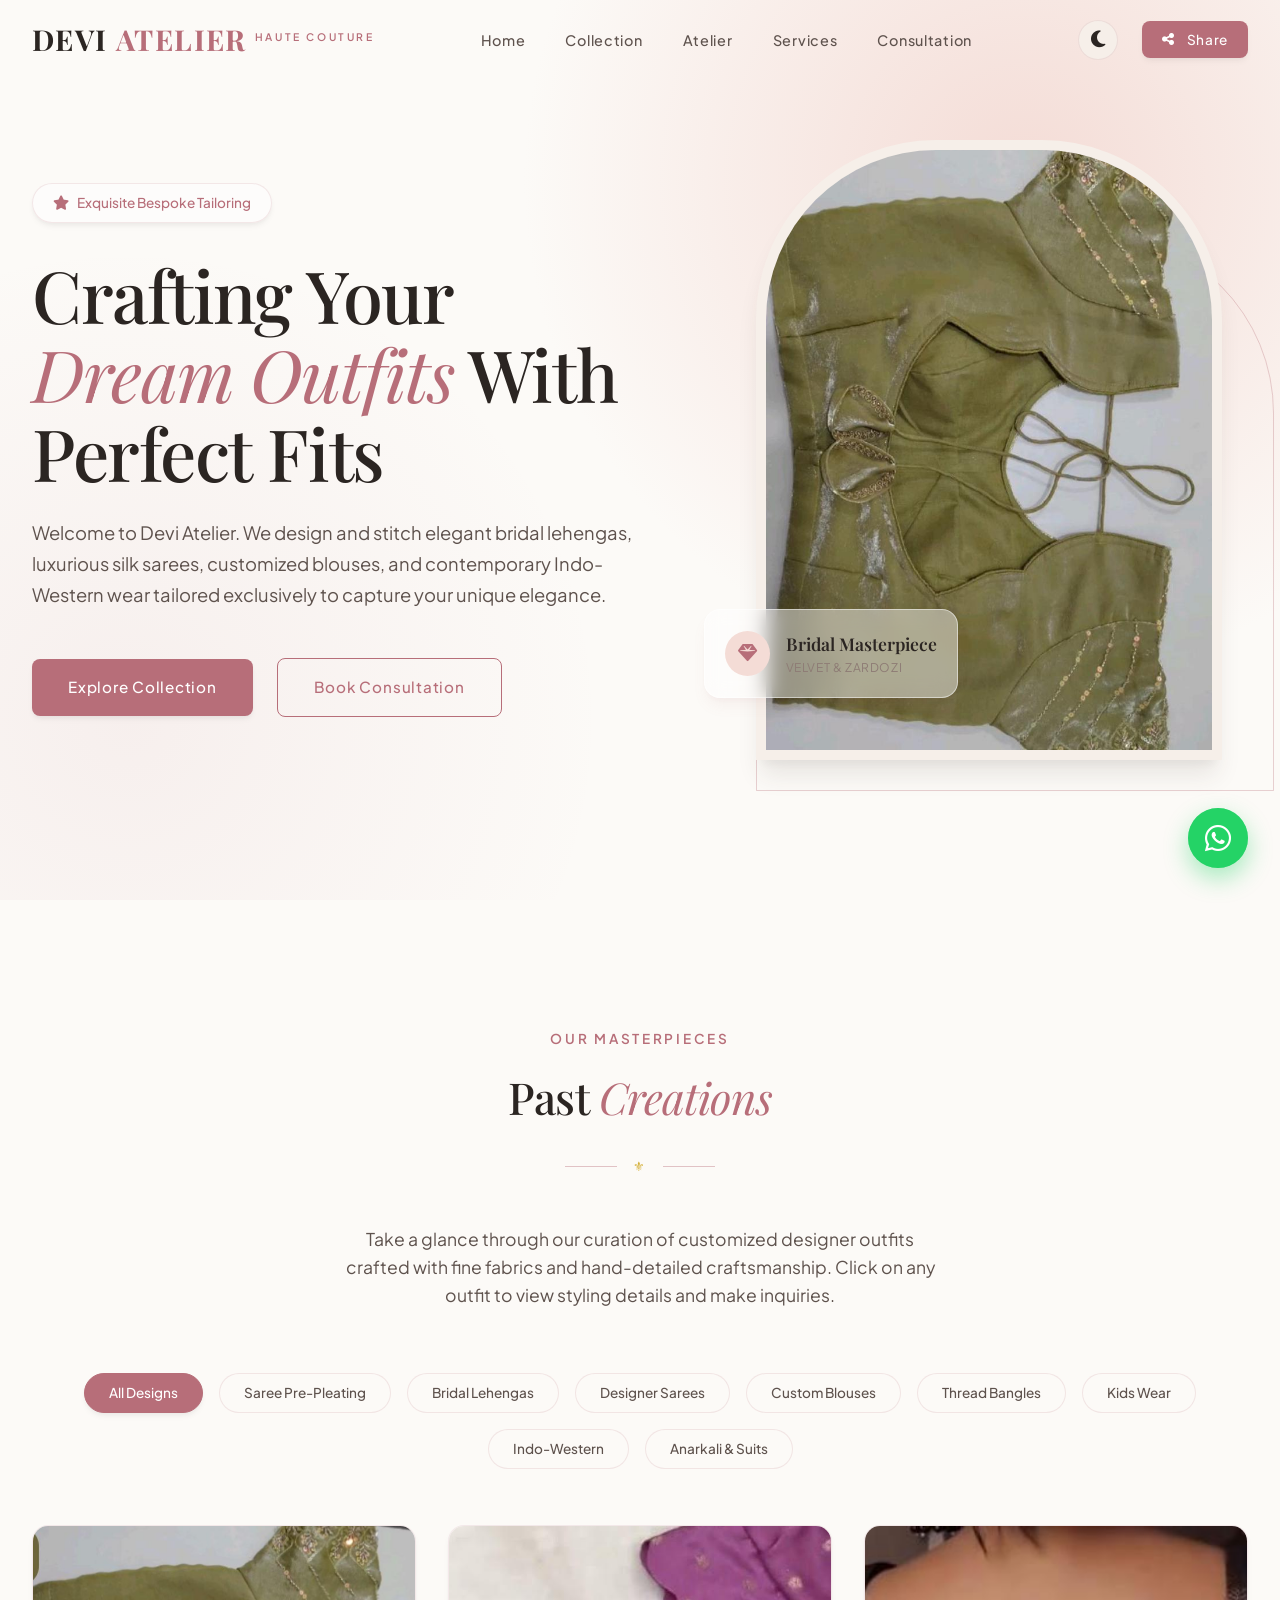
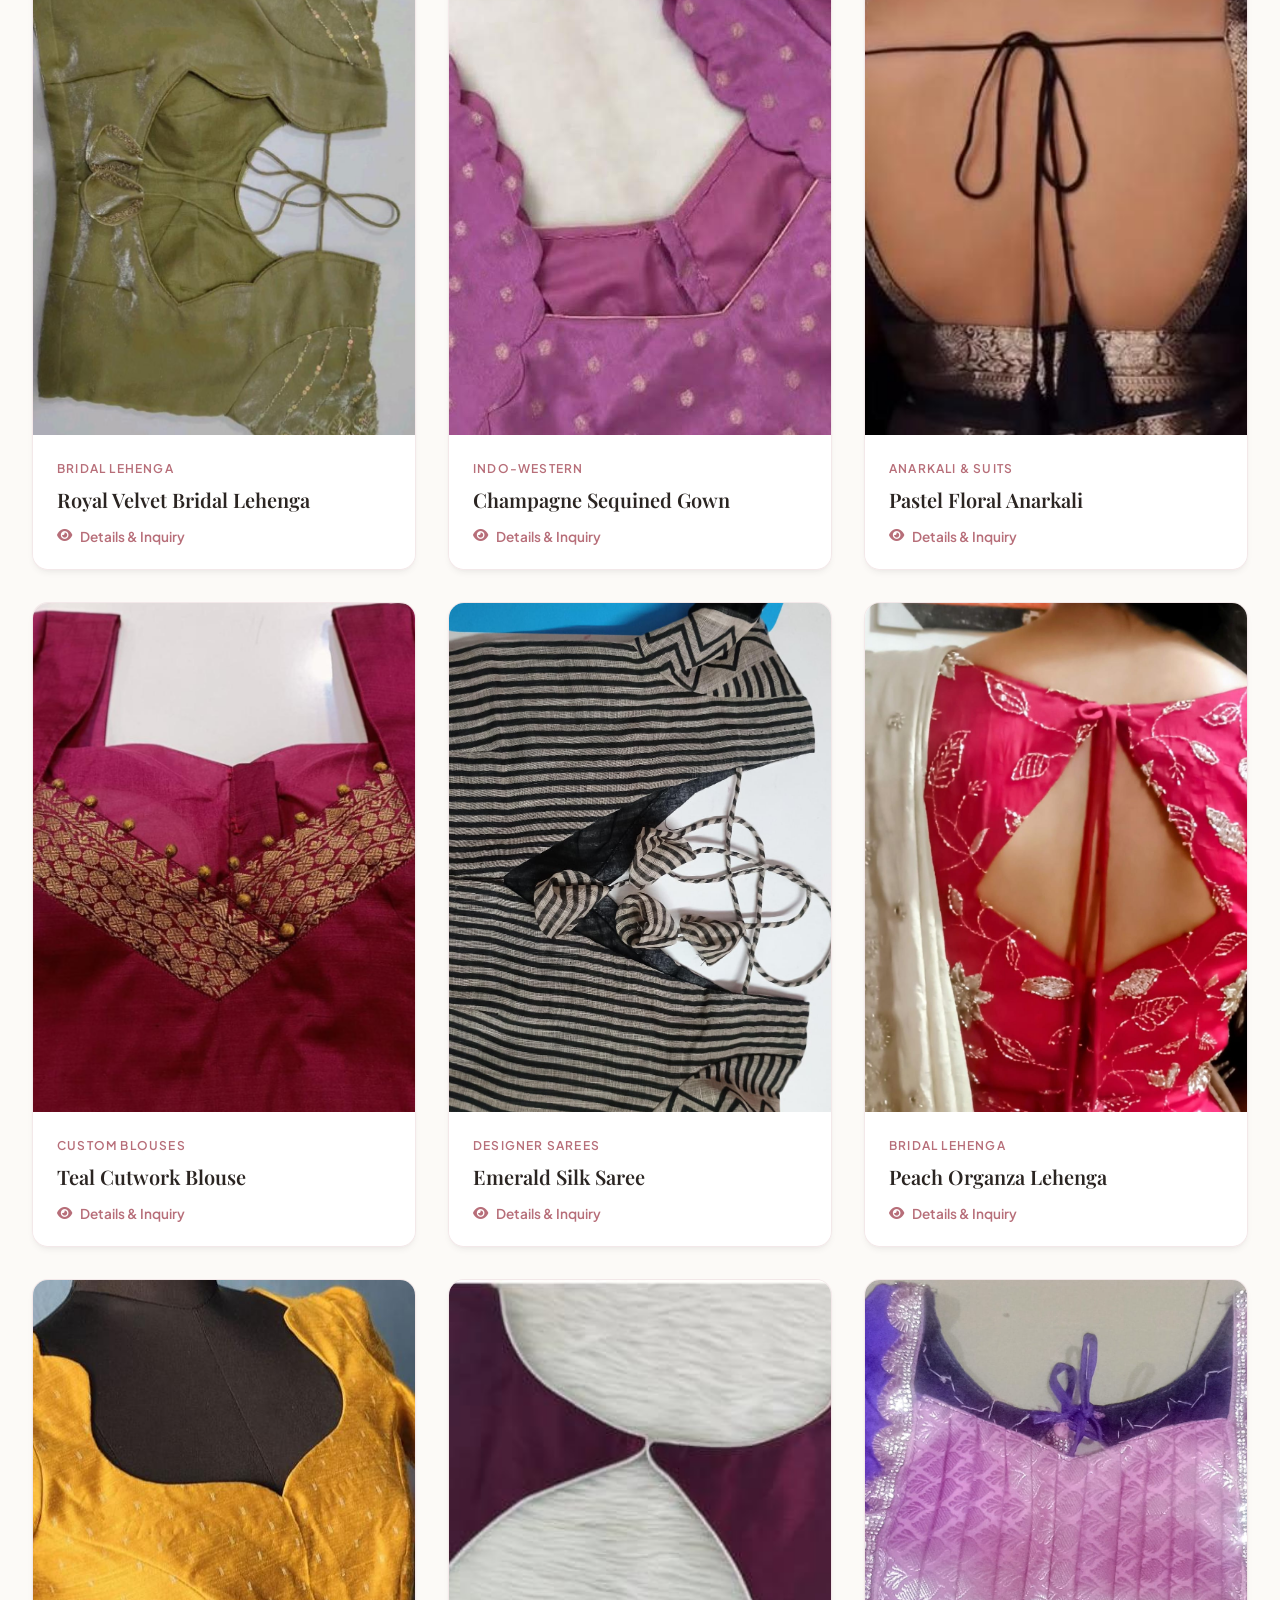
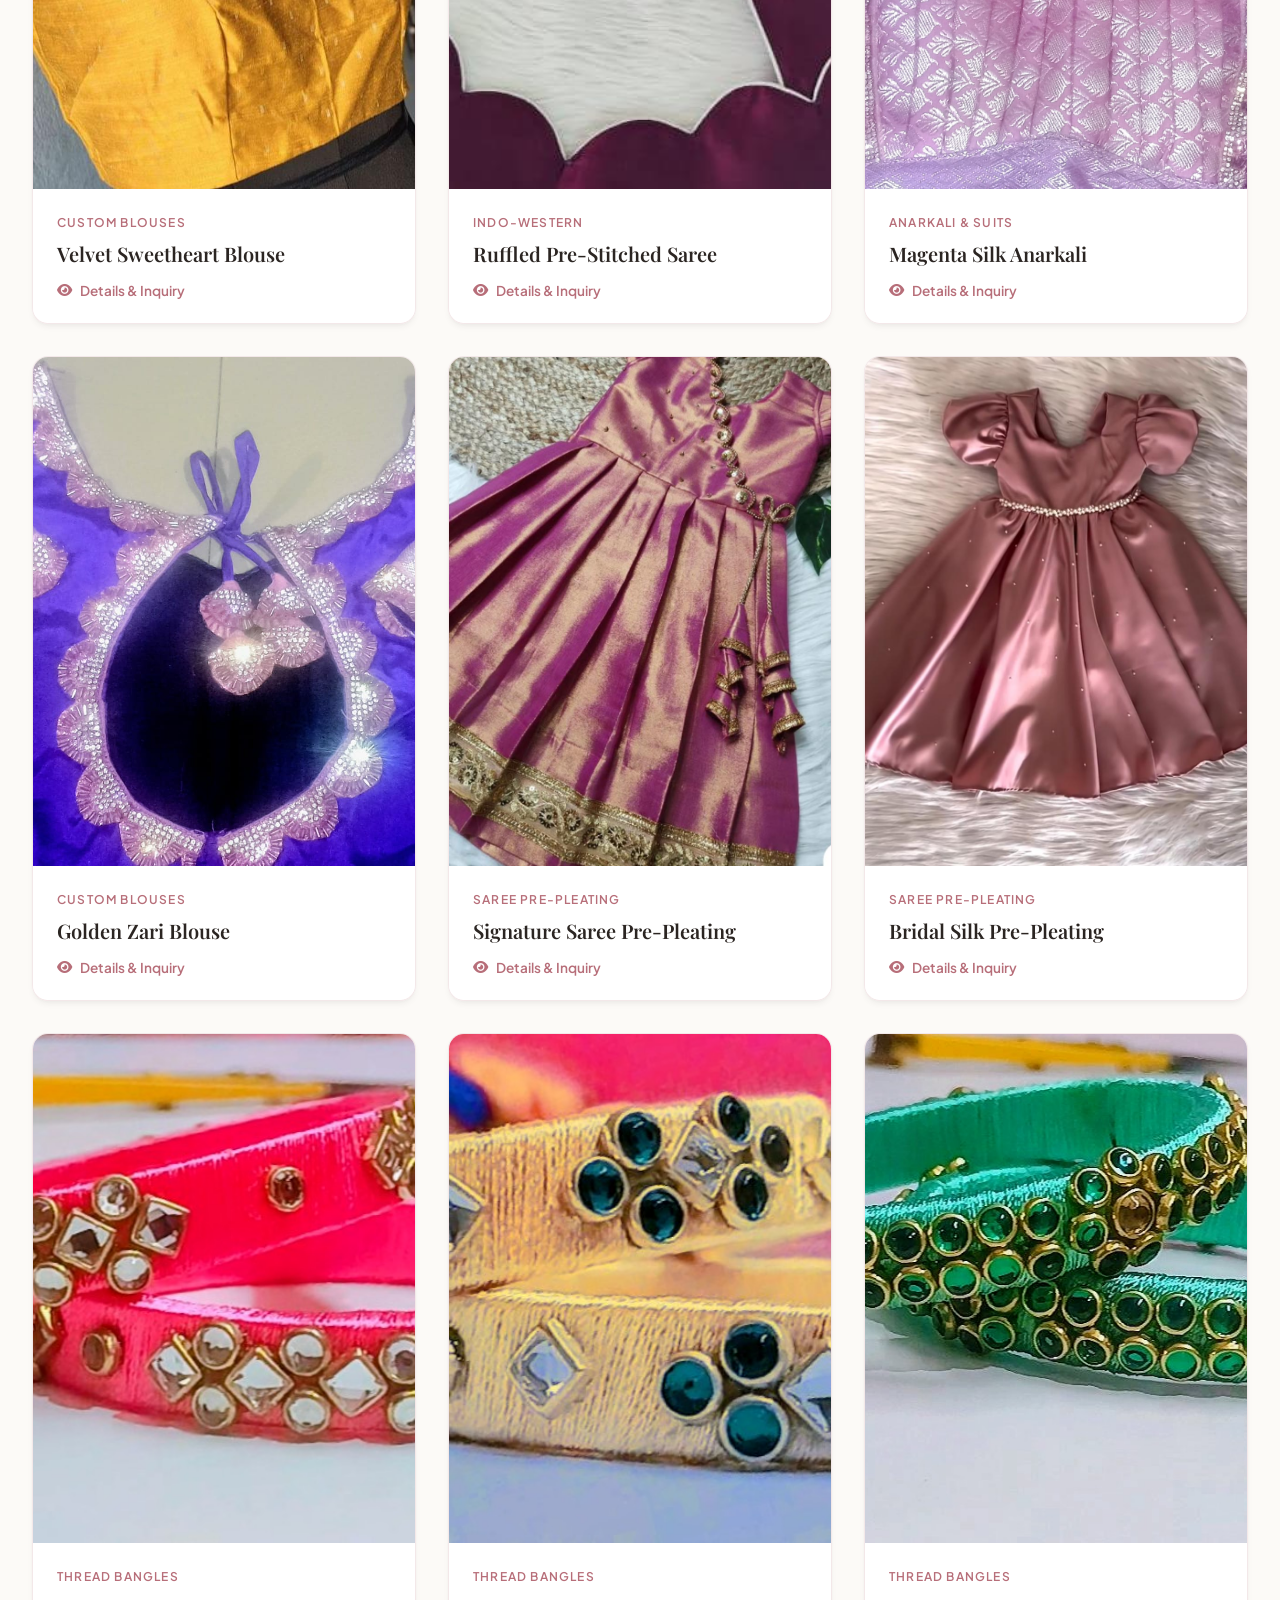
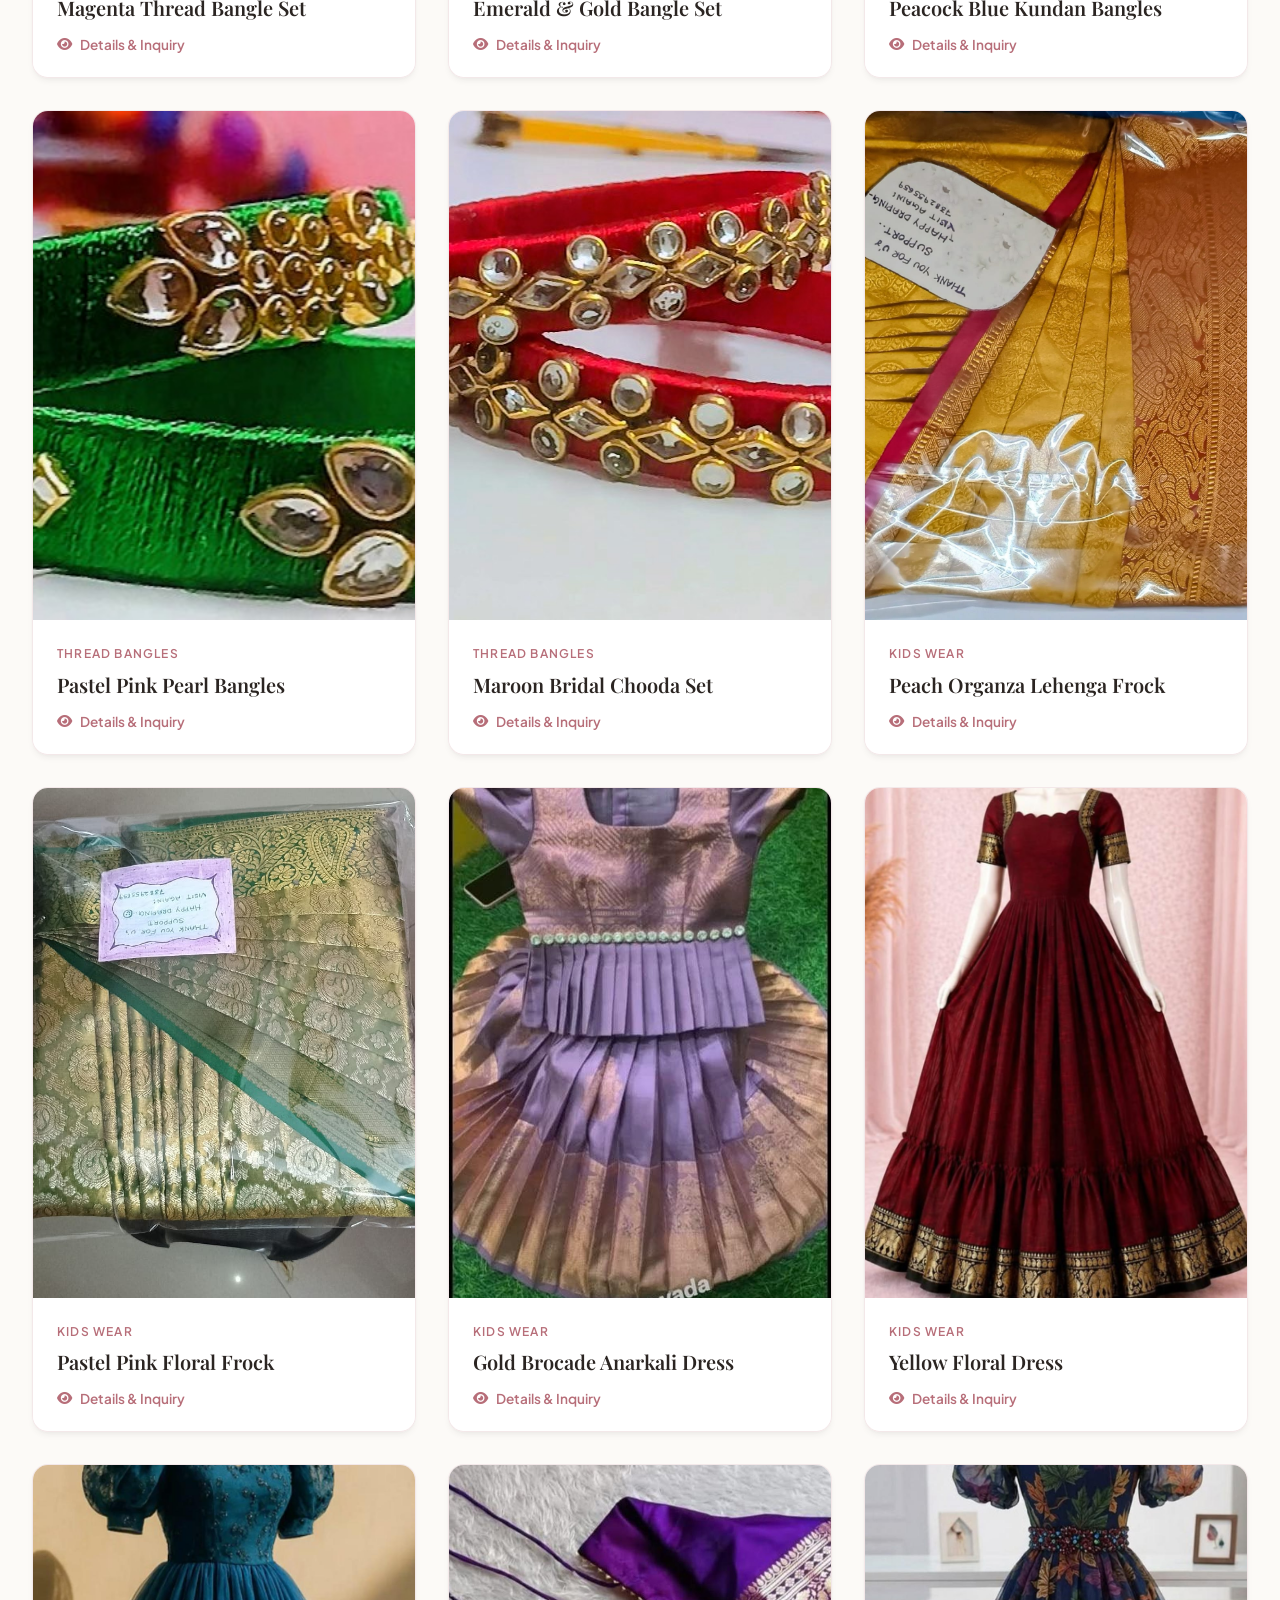
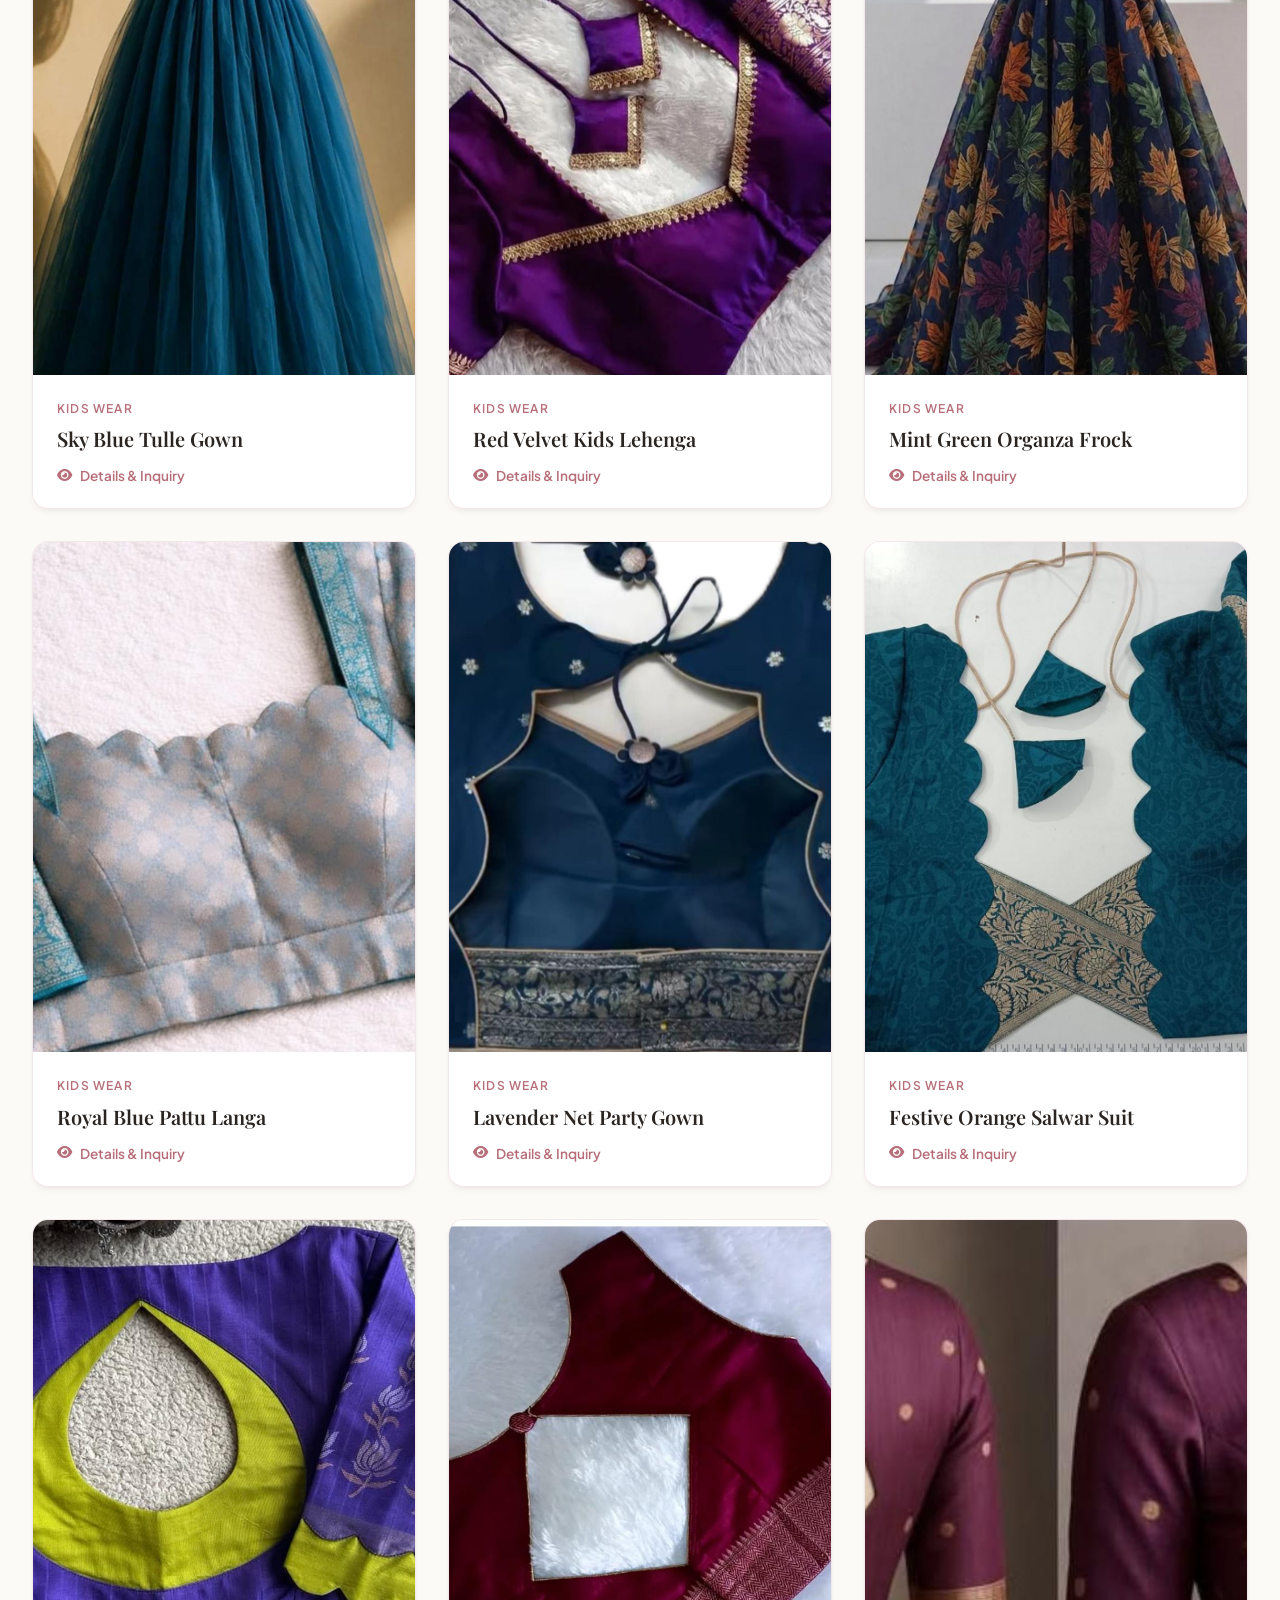
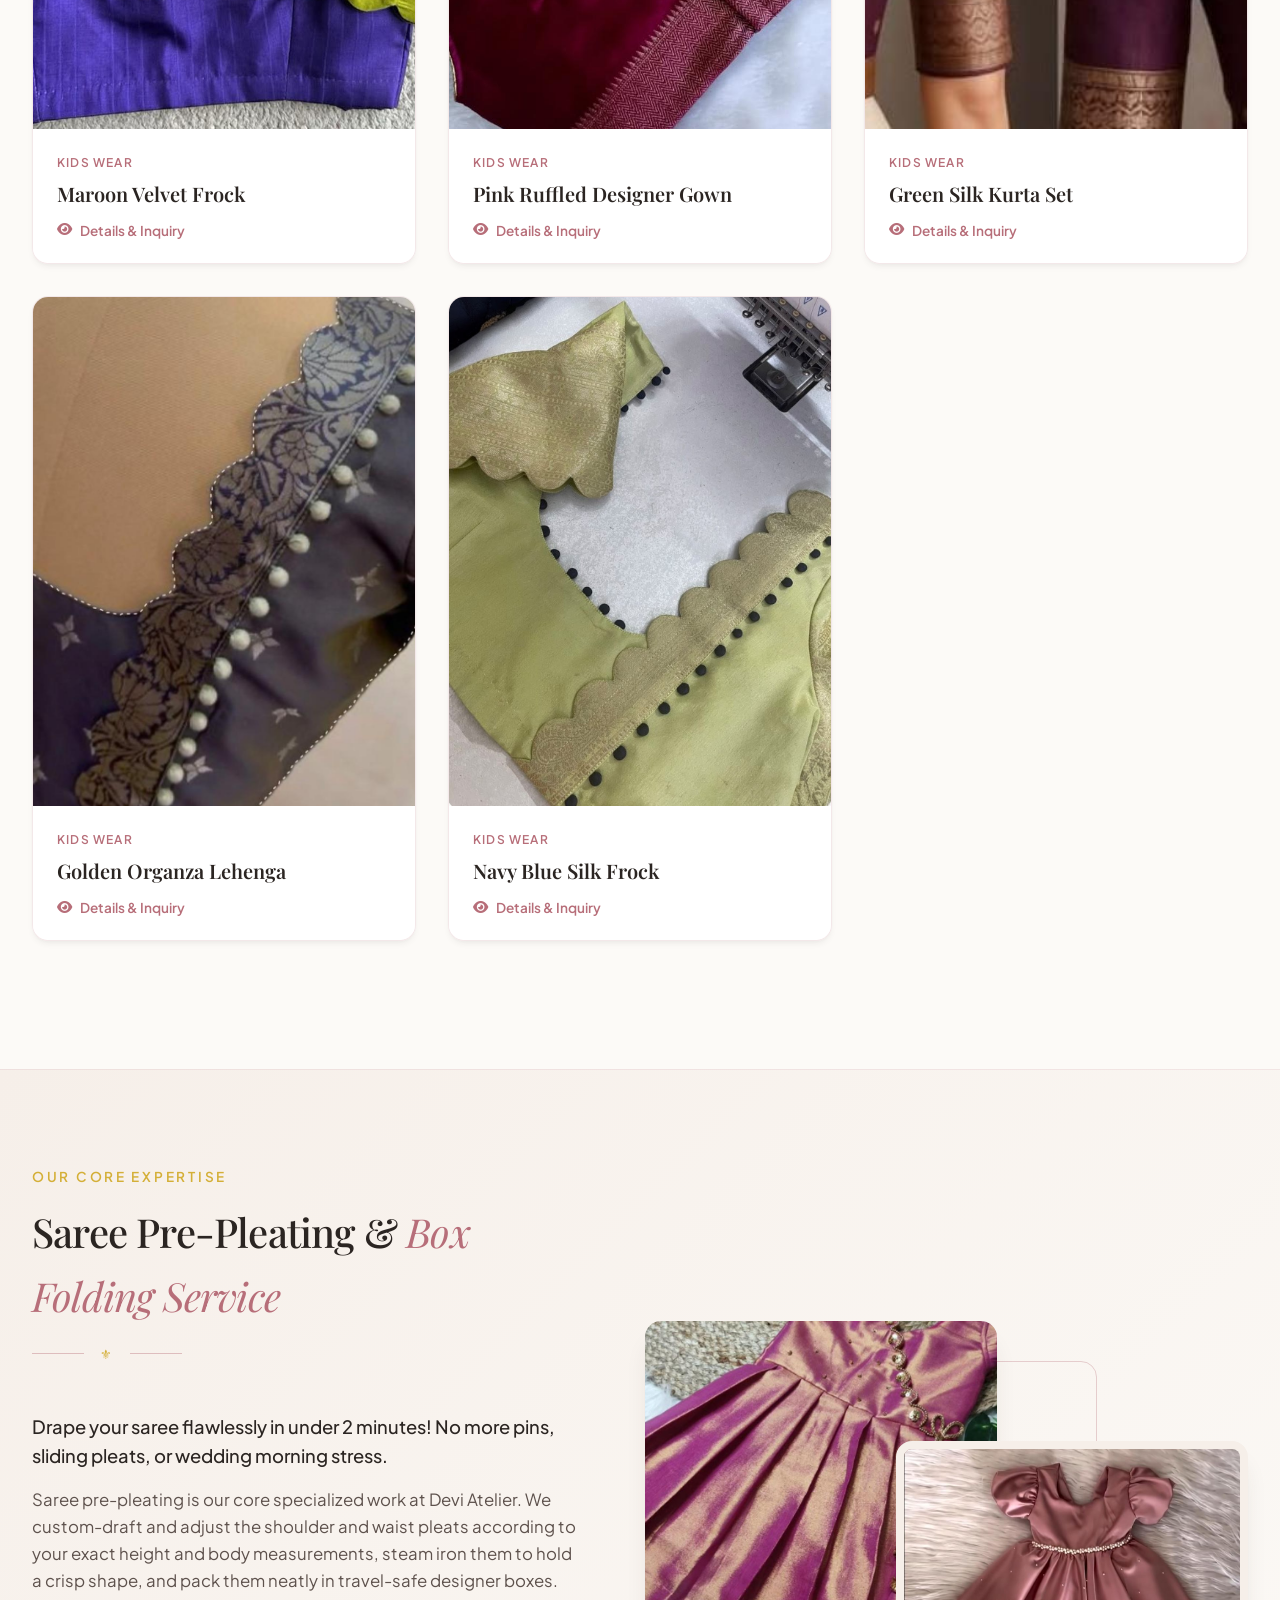
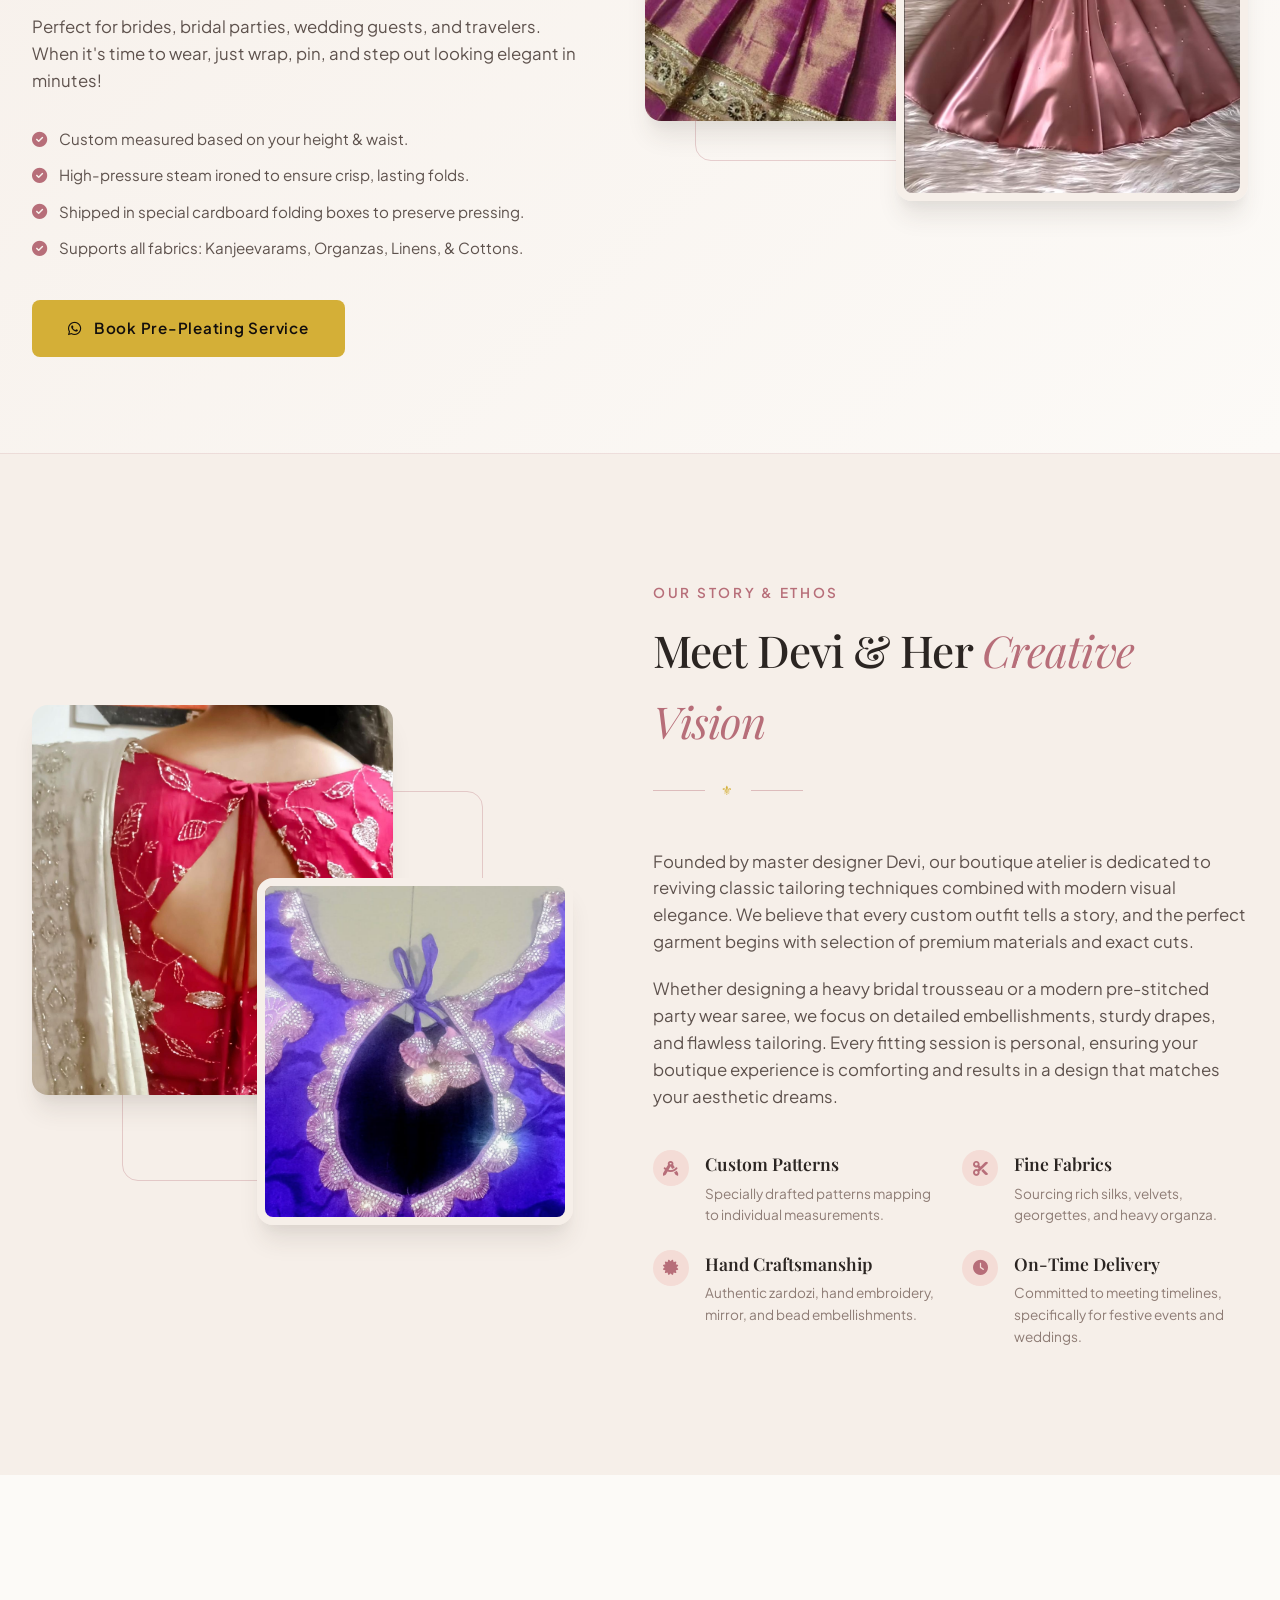
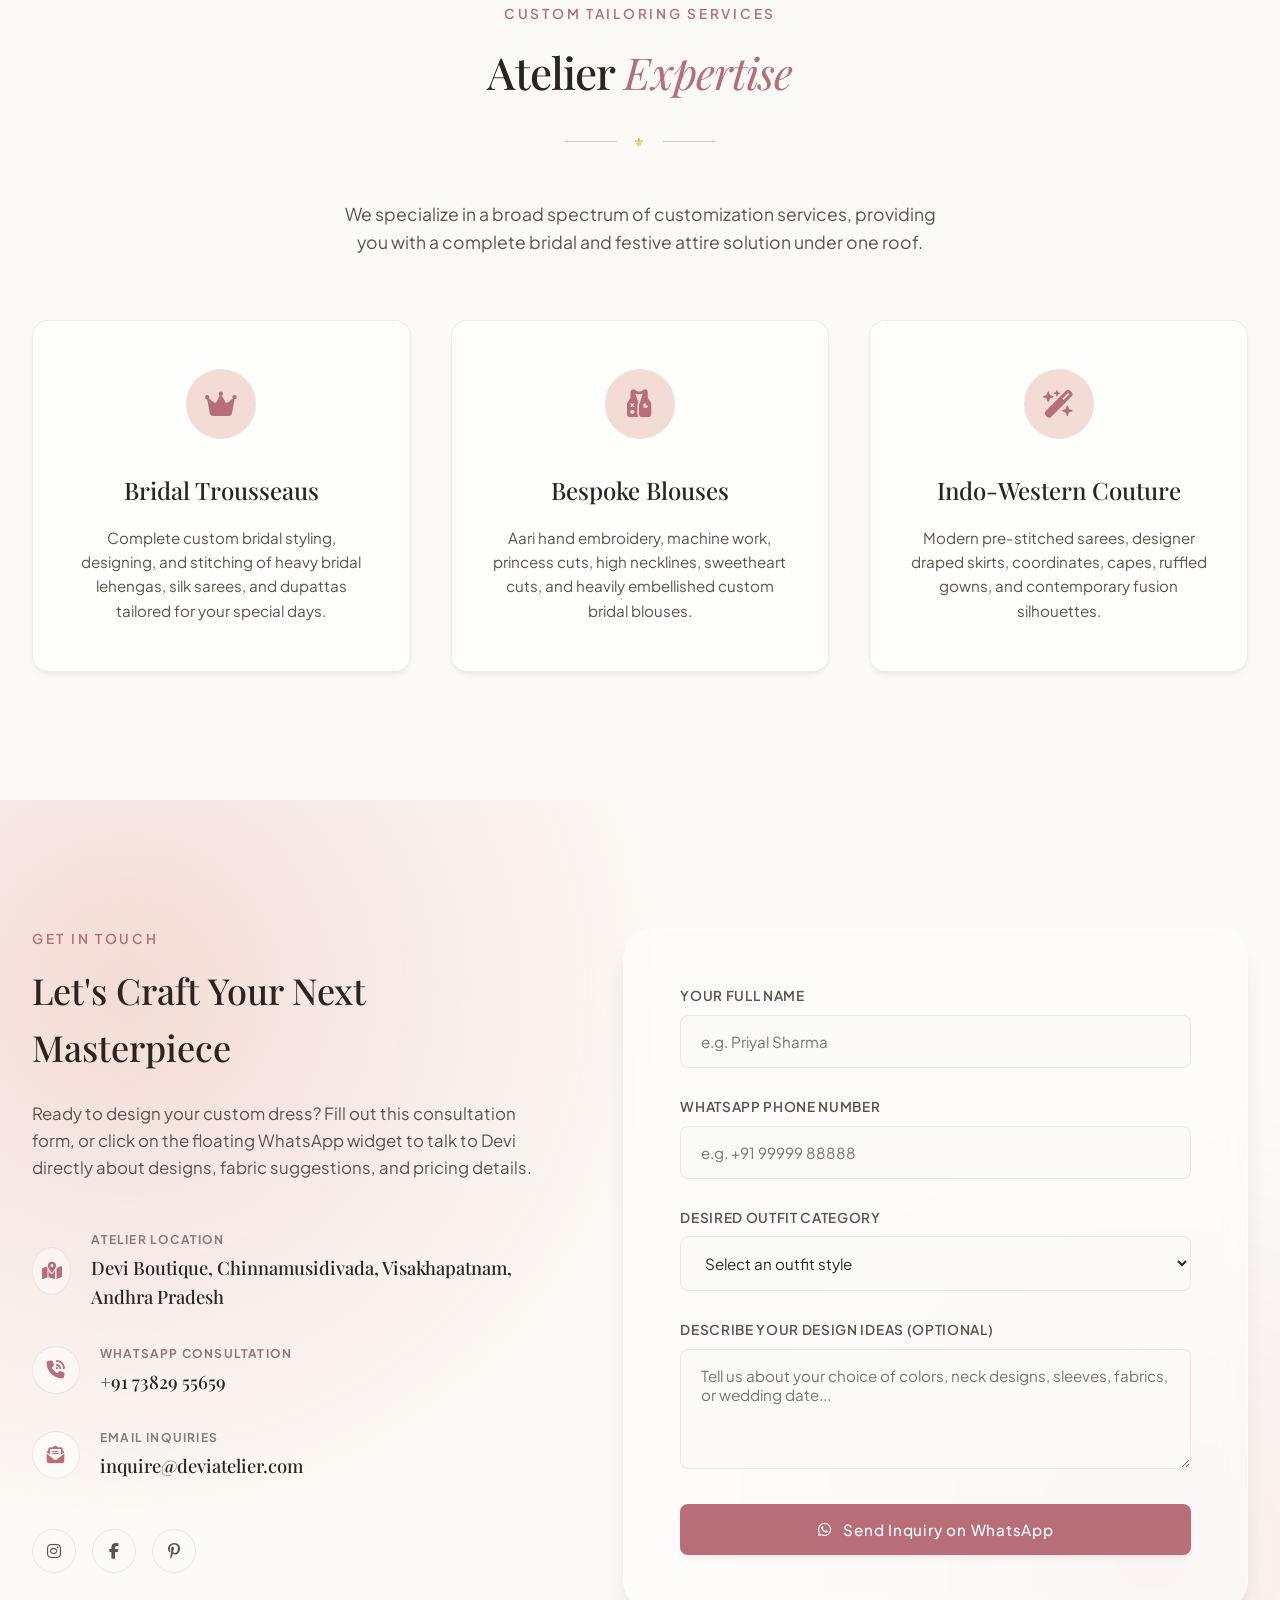
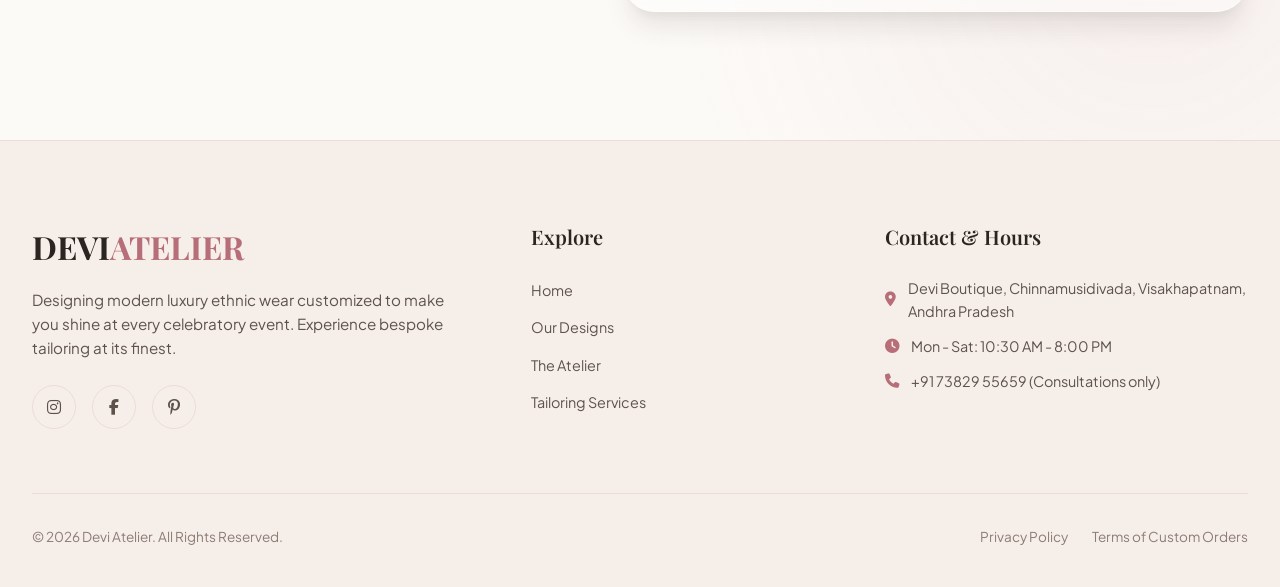
==== commit 96165f42: "Add saree pre-pleating core work, thread bangles, and kids wear collections with advertising layout" ====
--- a/index.html
+++ b/index.html
@@ -122,9 +122,12 @@
       <!-- Category Filter Buttons -->
       <div class="portfolio-filters" id="portfolio-filters">
         <button class="filter-btn active" data-filter="all">All Designs</button>
+        <button class="filter-btn" data-filter="prepleating">Saree Pre-Pleating</button>
         <button class="filter-btn" data-filter="bridal">Bridal Lehengas</button>
         <button class="filter-btn" data-filter="sarees">Designer Sarees</button>
         <button class="filter-btn" data-filter="blouses">Custom Blouses</button>
+        <button class="filter-btn" data-filter="bangles">Thread Bangles</button>
+        <button class="filter-btn" data-filter="kids">Kids Wear</button>
         <button class="filter-btn" data-filter="indo-western">Indo-Western</button>
         <button class="filter-btn" data-filter="salwars">Anarkali &amp; Suits</button>
       </div>
@@ -302,6 +305,424 @@
           </div>
         </div>
 
+        <!-- Item 11: Pre-Pleating 1 -->
+        <div class="portfolio-item" data-category="prepleating" data-id="11">
+          <div class="portfolio-item-img-wrapper">
+            <img src="images/work-11.jpg" alt="Signature Saree Pre-Pleating & Box Folding" loading="lazy">
+            <div class="portfolio-item-overlay">
+              <span class="overlay-tag">Saree Pre-Pleating</span>
+              <h3 class="overlay-title">Signature Saree Pre-Pleating</h3>
+              <button class="overlay-btn"><i class="fa-solid fa-eye"></i> View Details</button>
+            </div>
+          </div>
+          <div class="portfolio-item-info">
+            <span class="item-category">Saree Pre-Pleating</span>
+            <h3 class="item-title">Signature Saree Pre-Pleating</h3>
+            <button class="item-inquire-btn"><i class="fa-solid fa-eye"></i> Details &amp; Inquiry</button>
+          </div>
+        </div>
+
+        <!-- Item 12: Pre-Pleating 2 -->
+        <div class="portfolio-item" data-category="prepleating" data-id="12">
+          <div class="portfolio-item-img-wrapper">
+            <img src="images/work-12.jpg" alt="Bridal Silk Saree Pre-Pleating Setup" loading="lazy">
+            <div class="portfolio-item-overlay">
+              <span class="overlay-tag">Saree Pre-Pleating</span>
+              <h3 class="overlay-title">Bridal Silk Pre-Pleating</h3>
+              <button class="overlay-btn"><i class="fa-solid fa-eye"></i> View Details</button>
+            </div>
+          </div>
+          <div class="portfolio-item-info">
+            <span class="item-category">Saree Pre-Pleating</span>
+            <h3 class="item-title">Bridal Silk Pre-Pleating</h3>
+            <button class="item-inquire-btn"><i class="fa-solid fa-eye"></i> Details &amp; Inquiry</button>
+          </div>
+        </div>
+
+        <!-- Item 13: Bangle 1 -->
+        <div class="portfolio-item" data-category="bangles" data-id="13">
+          <div class="portfolio-item-img-wrapper">
+            <img src="images/work-13.jpg" alt="Magenta Silk Thread Bangle Set" loading="lazy">
+            <div class="portfolio-item-overlay">
+              <span class="overlay-tag">Thread Bangles</span>
+              <h3 class="overlay-title">Magenta Thread Bangle Set</h3>
+              <button class="overlay-btn"><i class="fa-solid fa-eye"></i> View Details</button>
+            </div>
+          </div>
+          <div class="portfolio-item-info">
+            <span class="item-category">Thread Bangles</span>
+            <h3 class="item-title">Magenta Thread Bangle Set</h3>
+            <button class="item-inquire-btn"><i class="fa-solid fa-eye"></i> Details &amp; Inquiry</button>
+          </div>
+        </div>
+
+        <!-- Item 14: Bangle 2 -->
+        <div class="portfolio-item" data-category="bangles" data-id="14">
+          <div class="portfolio-item-img-wrapper">
+            <img src="images/work-14.jpg" alt="Emerald Designer Bangle Set" loading="lazy">
+            <div class="portfolio-item-overlay">
+              <span class="overlay-tag">Thread Bangles</span>
+              <h3 class="overlay-title">Emerald &amp; Gold Bangle Set</h3>
+              <button class="overlay-btn"><i class="fa-solid fa-eye"></i> View Details</button>
+            </div>
+          </div>
+          <div class="portfolio-item-info">
+            <span class="item-category">Thread Bangles</span>
+            <h3 class="item-title">Emerald &amp; Gold Bangle Set</h3>
+            <button class="item-inquire-btn"><i class="fa-solid fa-eye"></i> Details &amp; Inquiry</button>
+          </div>
+        </div>
+
+        <!-- Item 15: Bangle 3 -->
+        <div class="portfolio-item" data-category="bangles" data-id="15">
+          <div class="portfolio-item-img-wrapper">
+            <img src="images/work-15.jpg" alt="Peacock Blue Kundan Bangles" loading="lazy">
+            <div class="portfolio-item-overlay">
+              <span class="overlay-tag">Thread Bangles</span>
+              <h3 class="overlay-title">Peacock Blue Kundan Bangles</h3>
+              <button class="overlay-btn"><i class="fa-solid fa-eye"></i> View Details</button>
+            </div>
+          </div>
+          <div class="portfolio-item-info">
+            <span class="item-category">Thread Bangles</span>
+            <h3 class="item-title">Peacock Blue Kundan Bangles</h3>
+            <button class="item-inquire-btn"><i class="fa-solid fa-eye"></i> Details &amp; Inquiry</button>
+          </div>
+        </div>
+
+        <!-- Item 16: Bangle 4 -->
+        <div class="portfolio-item" data-category="bangles" data-id="16">
+          <div class="portfolio-item-img-wrapper">
+            <img src="images/work-16.jpg" alt="Pastel Pink Pearl Bangles" loading="lazy">
+            <div class="portfolio-item-overlay">
+              <span class="overlay-tag">Thread Bangles</span>
+              <h3 class="overlay-title">Pastel Pink Pearl Bangles</h3>
+              <button class="overlay-btn"><i class="fa-solid fa-eye"></i> View Details</button>
+            </div>
+          </div>
+          <div class="portfolio-item-info">
+            <span class="item-category">Thread Bangles</span>
+            <h3 class="item-title">Pastel Pink Pearl Bangles</h3>
+            <button class="item-inquire-btn"><i class="fa-solid fa-eye"></i> Details &amp; Inquiry</button>
+          </div>
+        </div>
+
+        <!-- Item 17: Bangle 5 -->
+        <div class="portfolio-item" data-category="bangles" data-id="17">
+          <div class="portfolio-item-img-wrapper">
+            <img src="images/work-17.jpg" alt="Royal Maroon Bridal Chooda Set" loading="lazy">
+            <div class="portfolio-item-overlay">
+              <span class="overlay-tag">Thread Bangles</span>
+              <h3 class="overlay-title">Maroon Bridal Chooda Set</h3>
+              <button class="overlay-btn"><i class="fa-solid fa-eye"></i> View Details</button>
+            </div>
+          </div>
+          <div class="portfolio-item-info">
+            <span class="item-category">Thread Bangles</span>
+            <h3 class="item-title">Maroon Bridal Chooda Set</h3>
+            <button class="item-inquire-btn"><i class="fa-solid fa-eye"></i> Details &amp; Inquiry</button>
+          </div>
+        </div>
+
+        <!-- Item 18: Kids 1 -->
+        <div class="portfolio-item" data-category="kids" data-id="18">
+          <div class="portfolio-item-img-wrapper">
+            <img src="images/work-18.jpg" alt="Peach Organza Kids Frock" loading="lazy">
+            <div class="portfolio-item-overlay">
+              <span class="overlay-tag">Kids Wear</span>
+              <h3 class="overlay-title">Peach Organza Lehenga Frock</h3>
+              <button class="overlay-btn"><i class="fa-solid fa-eye"></i> View Details</button>
+            </div>
+          </div>
+          <div class="portfolio-item-info">
+            <span class="item-category">Kids Wear</span>
+            <h3 class="item-title">Peach Organza Lehenga Frock</h3>
+            <button class="item-inquire-btn"><i class="fa-solid fa-eye"></i> Details &amp; Inquiry</button>
+          </div>
+        </div>
+
+        <!-- Item 19: Kids 2 -->
+        <div class="portfolio-item" data-category="kids" data-id="19">
+          <div class="portfolio-item-img-wrapper">
+            <img src="images/work-19.jpg" alt="Pastel Pink Floral Kids Frock" loading="lazy">
+            <div class="portfolio-item-overlay">
+              <span class="overlay-tag">Kids Wear</span>
+              <h3 class="overlay-title">Pastel Pink Floral Frock</h3>
+              <button class="overlay-btn"><i class="fa-solid fa-eye"></i> View Details</button>
+            </div>
+          </div>
+          <div class="portfolio-item-info">
+            <span class="item-category">Kids Wear</span>
+            <h3 class="item-title">Pastel Pink Floral Frock</h3>
+            <button class="item-inquire-btn"><i class="fa-solid fa-eye"></i> Details &amp; Inquiry</button>
+          </div>
+        </div>
+
+        <!-- Item 20: Kids 3 -->
+        <div class="portfolio-item" data-category="kids" data-id="20">
+          <div class="portfolio-item-img-wrapper">
+            <img src="images/work-20.jpg" alt="Gold Brocade Kids Suit" loading="lazy">
+            <div class="portfolio-item-overlay">
+              <span class="overlay-tag">Kids Wear</span>
+              <h3 class="overlay-title">Gold Brocade Anarkali Dress</h3>
+              <button class="overlay-btn"><i class="fa-solid fa-eye"></i> View Details</button>
+            </div>
+          </div>
+          <div class="portfolio-item-info">
+            <span class="item-category">Kids Wear</span>
+            <h3 class="item-title">Gold Brocade Anarkali Dress</h3>
+            <button class="item-inquire-btn"><i class="fa-solid fa-eye"></i> Details &amp; Inquiry</button>
+          </div>
+        </div>
+
+        <!-- Item 21: Kids 4 -->
+        <div class="portfolio-item" data-category="kids" data-id="21">
+          <div class="portfolio-item-img-wrapper">
+            <img src="images/work-21.jpg" alt="Yellow Floral Kids Dress" loading="lazy">
+            <div class="portfolio-item-overlay">
+              <span class="overlay-tag">Kids Wear</span>
+              <h3 class="overlay-title">Yellow Floral Dress</h3>
+              <button class="overlay-btn"><i class="fa-solid fa-eye"></i> View Details</button>
+            </div>
+          </div>
+          <div class="portfolio-item-info">
+            <span class="item-category">Kids Wear</span>
+            <h3 class="item-title">Yellow Floral Dress</h3>
+            <button class="item-inquire-btn"><i class="fa-solid fa-eye"></i> Details &amp; Inquiry</button>
+          </div>
+        </div>
+
+        <!-- Item 22: Kids 5 -->
+        <div class="portfolio-item" data-category="kids" data-id="22">
+          <div class="portfolio-item-img-wrapper">
+            <img src="images/work-22.jpg" alt="Sky Blue Layered Tulle Gown" loading="lazy">
+            <div class="portfolio-item-overlay">
+              <span class="overlay-tag">Kids Wear</span>
+              <h3 class="overlay-title">Sky Blue Tulle Gown</h3>
+              <button class="overlay-btn"><i class="fa-solid fa-eye"></i> View Details</button>
+            </div>
+          </div>
+          <div class="portfolio-item-info">
+            <span class="item-category">Kids Wear</span>
+            <h3 class="item-title">Sky Blue Tulle Gown</h3>
+            <button class="item-inquire-btn"><i class="fa-solid fa-eye"></i> Details &amp; Inquiry</button>
+          </div>
+        </div>
+
+        <!-- Item 23: Kids 6 -->
+        <div class="portfolio-item" data-category="kids" data-id="23">
+          <div class="portfolio-item-img-wrapper">
+            <img src="images/work-23.jpg" alt="Red Velvet Kids Lehenga" loading="lazy">
+            <div class="portfolio-item-overlay">
+              <span class="overlay-tag">Kids Wear</span>
+              <h3 class="overlay-title">Red Velvet Kids Lehenga</h3>
+              <button class="overlay-btn"><i class="fa-solid fa-eye"></i> View Details</button>
+            </div>
+          </div>
+          <div class="portfolio-item-info">
+            <span class="item-category">Kids Wear</span>
+            <h3 class="item-title">Red Velvet Kids Lehenga</h3>
+            <button class="item-inquire-btn"><i class="fa-solid fa-eye"></i> Details &amp; Inquiry</button>
+          </div>
+        </div>
+
+        <!-- Item 24: Kids 7 -->
+        <div class="portfolio-item" data-category="kids" data-id="24">
+          <div class="portfolio-item-img-wrapper">
+            <img src="images/work-24.jpg" alt="Mint Green Organza Kids Frock" loading="lazy">
+            <div class="portfolio-item-overlay">
+              <span class="overlay-tag">Kids Wear</span>
+              <h3 class="overlay-title">Mint Green Organza Frock</h3>
+              <button class="overlay-btn"><i class="fa-solid fa-eye"></i> View Details</button>
+            </div>
+          </div>
+          <div class="portfolio-item-info">
+            <span class="item-category">Kids Wear</span>
+            <h3 class="item-title">Mint Green Organza Frock</h3>
+            <button class="item-inquire-btn"><i class="fa-solid fa-eye"></i> Details &amp; Inquiry</button>
+          </div>
+        </div>
+
+        <!-- Item 25: Kids 8 -->
+        <div class="portfolio-item" data-category="kids" data-id="25">
+          <div class="portfolio-item-img-wrapper">
+            <img src="images/work-25.jpg" alt="Royal Blue Kids Pattu Langa" loading="lazy">
+            <div class="portfolio-item-overlay">
+              <span class="overlay-tag">Kids Wear</span>
+              <h3 class="overlay-title">Royal Blue Pattu Langa</h3>
+              <button class="overlay-btn"><i class="fa-solid fa-eye"></i> View Details</button>
+            </div>
+          </div>
+          <div class="portfolio-item-info">
+            <span class="item-category">Kids Wear</span>
+            <h3 class="item-title">Royal Blue Pattu Langa</h3>
+            <button class="item-inquire-btn"><i class="fa-solid fa-eye"></i> Details &amp; Inquiry</button>
+          </div>
+        </div>
+
+        <!-- Item 26: Kids 9 -->
+        <div class="portfolio-item" data-category="kids" data-id="26">
+          <div class="portfolio-item-img-wrapper">
+            <img src="images/work-26.jpg" alt="Lavender Net Kids Party Gown" loading="lazy">
+            <div class="portfolio-item-overlay">
+              <span class="overlay-tag">Kids Wear</span>
+              <h3 class="overlay-title">Lavender Net Party Gown</h3>
+              <button class="overlay-btn"><i class="fa-solid fa-eye"></i> View Details</button>
+            </div>
+          </div>
+          <div class="portfolio-item-info">
+            <span class="item-category">Kids Wear</span>
+            <h3 class="item-title">Lavender Net Party Gown</h3>
+            <button class="item-inquire-btn"><i class="fa-solid fa-eye"></i> Details &amp; Inquiry</button>
+          </div>
+        </div>
+
+        <!-- Item 27: Kids 10 -->
+        <div class="portfolio-item" data-category="kids" data-id="27">
+          <div class="portfolio-item-img-wrapper">
+            <img src="images/work-27.jpg" alt="Festive Orange Kids Salwar Suit" loading="lazy">
+            <div class="portfolio-item-overlay">
+              <span class="overlay-tag">Kids Wear</span>
+              <h3 class="overlay-title">Festive Orange Salwar Suit</h3>
+              <button class="overlay-btn"><i class="fa-solid fa-eye"></i> View Details</button>
+            </div>
+          </div>
+          <div class="portfolio-item-info">
+            <span class="item-category">Kids Wear</span>
+            <h3 class="item-title">Festive Orange Salwar Suit</h3>
+            <button class="item-inquire-btn"><i class="fa-solid fa-eye"></i> Details &amp; Inquiry</button>
+          </div>
+        </div>
+
+        <!-- Item 28: Kids 11 -->
+        <div class="portfolio-item" data-category="kids" data-id="28">
+          <div class="portfolio-item-img-wrapper">
+            <img src="images/work-28.jpg" alt="Maroon Velvet Kids Frock" loading="lazy">
+            <div class="portfolio-item-overlay">
+              <span class="overlay-tag">Kids Wear</span>
+              <h3 class="overlay-title">Maroon Velvet Frock</h3>
+              <button class="overlay-btn"><i class="fa-solid fa-eye"></i> View Details</button>
+            </div>
+          </div>
+          <div class="portfolio-item-info">
+            <span class="item-category">Kids Wear</span>
+            <h3 class="item-title">Maroon Velvet Frock</h3>
+            <button class="item-inquire-btn"><i class="fa-solid fa-eye"></i> Details &amp; Inquiry</button>
+          </div>
+        </div>
+
+        <!-- Item 29: Kids 12 -->
+        <div class="portfolio-item" data-category="kids" data-id="29">
+          <div class="portfolio-item-img-wrapper">
+            <img src="images/work-29.jpg" alt="Pink Ruffled Kids Designer Gown" loading="lazy">
+            <div class="portfolio-item-overlay">
+              <span class="overlay-tag">Kids Wear</span>
+              <h3 class="overlay-title">Pink Ruffled Designer Gown</h3>
+              <button class="overlay-btn"><i class="fa-solid fa-eye"></i> View Details</button>
+            </div>
+          </div>
+          <div class="portfolio-item-info">
+            <span class="item-category">Kids Wear</span>
+            <h3 class="item-title">Pink Ruffled Designer Gown</h3>
+            <button class="item-inquire-btn"><i class="fa-solid fa-eye"></i> Details &amp; Inquiry</button>
+          </div>
+        </div>
+
+        <!-- Item 30: Kids 13 -->
+        <div class="portfolio-item" data-category="kids" data-id="30">
+          <div class="portfolio-item-img-wrapper">
+            <img src="images/work-30.jpg" alt="Green Silk Kids Kurta Set" loading="lazy">
+            <div class="portfolio-item-overlay">
+              <span class="overlay-tag">Kids Wear</span>
+              <h3 class="overlay-title">Green Silk Kurta Set</h3>
+              <button class="overlay-btn"><i class="fa-solid fa-eye"></i> View Details</button>
+            </div>
+          </div>
+          <div class="portfolio-item-info">
+            <span class="item-category">Kids Wear</span>
+            <h3 class="item-title">Green Silk Kurta Set</h3>
+            <button class="item-inquire-btn"><i class="fa-solid fa-eye"></i> Details &amp; Inquiry</button>
+          </div>
+        </div>
+
+        <!-- Item 31: Kids 14 -->
+        <div class="portfolio-item" data-category="kids" data-id="31">
+          <div class="portfolio-item-img-wrapper">
+            <img src="images/work-31.jpg" alt="Golden Organza Kids Lehenga" loading="lazy">
+            <div class="portfolio-item-overlay">
+              <span class="overlay-tag">Kids Wear</span>
+              <h3 class="overlay-title">Golden Organza Lehenga</h3>
+              <button class="overlay-btn"><i class="fa-solid fa-eye"></i> View Details</button>
+            </div>
+          </div>
+          <div class="portfolio-item-info">
+            <span class="item-category">Kids Wear</span>
+            <h3 class="item-title">Golden Organza Lehenga</h3>
+            <button class="item-inquire-btn"><i class="fa-solid fa-eye"></i> Details &amp; Inquiry</button>
+          </div>
+        </div>
+
+        <!-- Item 32: Kids 15 -->
+        <div class="portfolio-item" data-category="kids" data-id="32">
+          <div class="portfolio-item-img-wrapper">
+            <img src="images/work-32.jpg" alt="Navy Blue Silk Kids Frock" loading="lazy">
+            <div class="portfolio-item-overlay">
+              <span class="overlay-tag">Kids Wear</span>
+              <h3 class="overlay-title">Navy Blue Silk Frock</h3>
+              <button class="overlay-btn"><i class="fa-solid fa-eye"></i> View Details</button>
+            </div>
+          </div>
+          <div class="portfolio-item-info">
+            <span class="item-category">Kids Wear</span>
+            <h3 class="item-title">Navy Blue Silk Frock</h3>
+            <button class="item-inquire-btn"><i class="fa-solid fa-eye"></i> Details &amp; Inquiry</button>
+          </div>
+        </div>
+
+      </div>
+    </div>
+  </section>
+
+  <!-- ============================================
+       ADVERTISING BANNER: SIGNATURE SAREE PRE-PLEATING
+       ============================================ -->
+  <section class="prepleating-promo" id="prepleating-promo" style="background: linear-gradient(135deg, var(--bg-secondary) 0%, var(--bg-primary) 100%); border-top: 1px solid var(--border-color); border-bottom: 1px solid var(--border-color); padding: 6rem 0;">
+    <div class="container">
+      <div class="about-grid" style="align-items: center; gap: 4rem;">
+        <div class="about-content">
+          <span class="section-tag" style="text-align: left; color: var(--accent-gold);">Our Core Expertise</span>
+          <h2 class="section-title" style="text-align: left; font-size: 2.5rem; margin-bottom: 1rem;">Saree Pre-Pleating &amp; <span>Box Folding Service</span></h2>
+          <div class="luxury-divider" style="margin-left: 0;"><span>⚜</span></div>
+          <div class="about-text" style="margin-bottom: 2rem;">
+            <p style="font-size: 1.15rem; font-weight: 500; color: var(--text-primary); margin-bottom: 1rem;">
+              Drape your saree flawlessly in under 2 minutes! No more pins, sliding pleats, or wedding morning stress.
+            </p>
+            <p>
+              Saree pre-pleating is our core specialized work at Devi Atelier. We custom-draft and adjust the shoulder and waist pleats according to your exact height and body measurements, steam iron them to hold a crisp shape, and pack them neatly in travel-safe designer boxes. 
+            </p>
+            <p>
+              Perfect for brides, bridal parties, wedding guests, and travelers. When it's time to wear, just wrap, pin, and step out looking elegant in minutes!
+            </p>
+          </div>
+          <ul style="margin-bottom: 2.5rem; display: flex; flex-direction: column; gap: 0.75rem;">
+            <li style="display: flex; align-items: center; gap: 0.75rem; font-size: 0.95rem; color: var(--text-secondary);"><i class="fa-solid fa-circle-check" style="color: var(--accent-rose);"></i> Custom measured based on your height &amp; waist.</li>
+            <li style="display: flex; align-items: center; gap: 0.75rem; font-size: 0.95rem; color: var(--text-secondary);"><i class="fa-solid fa-circle-check" style="color: var(--accent-rose);"></i> High-pressure steam ironed to ensure crisp, lasting folds.</li>
+            <li style="display: flex; align-items: center; gap: 0.75rem; font-size: 0.95rem; color: var(--text-secondary);"><i class="fa-solid fa-circle-check" style="color: var(--accent-rose);"></i> Shipped in special cardboard folding boxes to preserve pressing.</li>
+            <li style="display: flex; align-items: center; gap: 0.75rem; font-size: 0.95rem; color: var(--text-secondary);"><i class="fa-solid fa-circle-check" style="color: var(--accent-rose);"></i> Supports all fabrics: Kanjeevarams, Organzas, Linens, &amp; Cottons.</li>
+          </ul>
+          <a href="https://wa.me/917382955659?text=Hi%20Devi!%20I%20want%20to%20book%20a%20Saree%20Pre-Pleating%20service%20order." class="btn btn-gold" target="_blank" rel="noopener noreferrer">
+            <i class="fa-brands fa-whatsapp"></i> Book Pre-Pleating Service
+          </a>
+        </div>
+        <div class="about-images" style="height: 480px;">
+          <div class="about-img-main" style="grid-column: 1 / 8; grid-row: 1 / 11;">
+            <img src="images/work-11.jpg" alt="Devi Atelier Saree Pre-Pleated fold" style="width: 100%; height: 100%; object-fit: cover;">
+          </div>
+          <div class="about-img-sub" style="grid-column: 6 / 13; grid-row: 4 / 13; border: 8px solid var(--bg-secondary);">
+            <img src="images/work-12.jpg" alt="Devi Atelier Saree Box Packing" style="width: 100%; height: 100%; object-fit: cover;">
+          </div>
+          <div class="about-img-frame" style="grid-column: 2 / 10; grid-row: 2 / 12;"></div>
+        </div>
       </div>
     </div>
   </section>
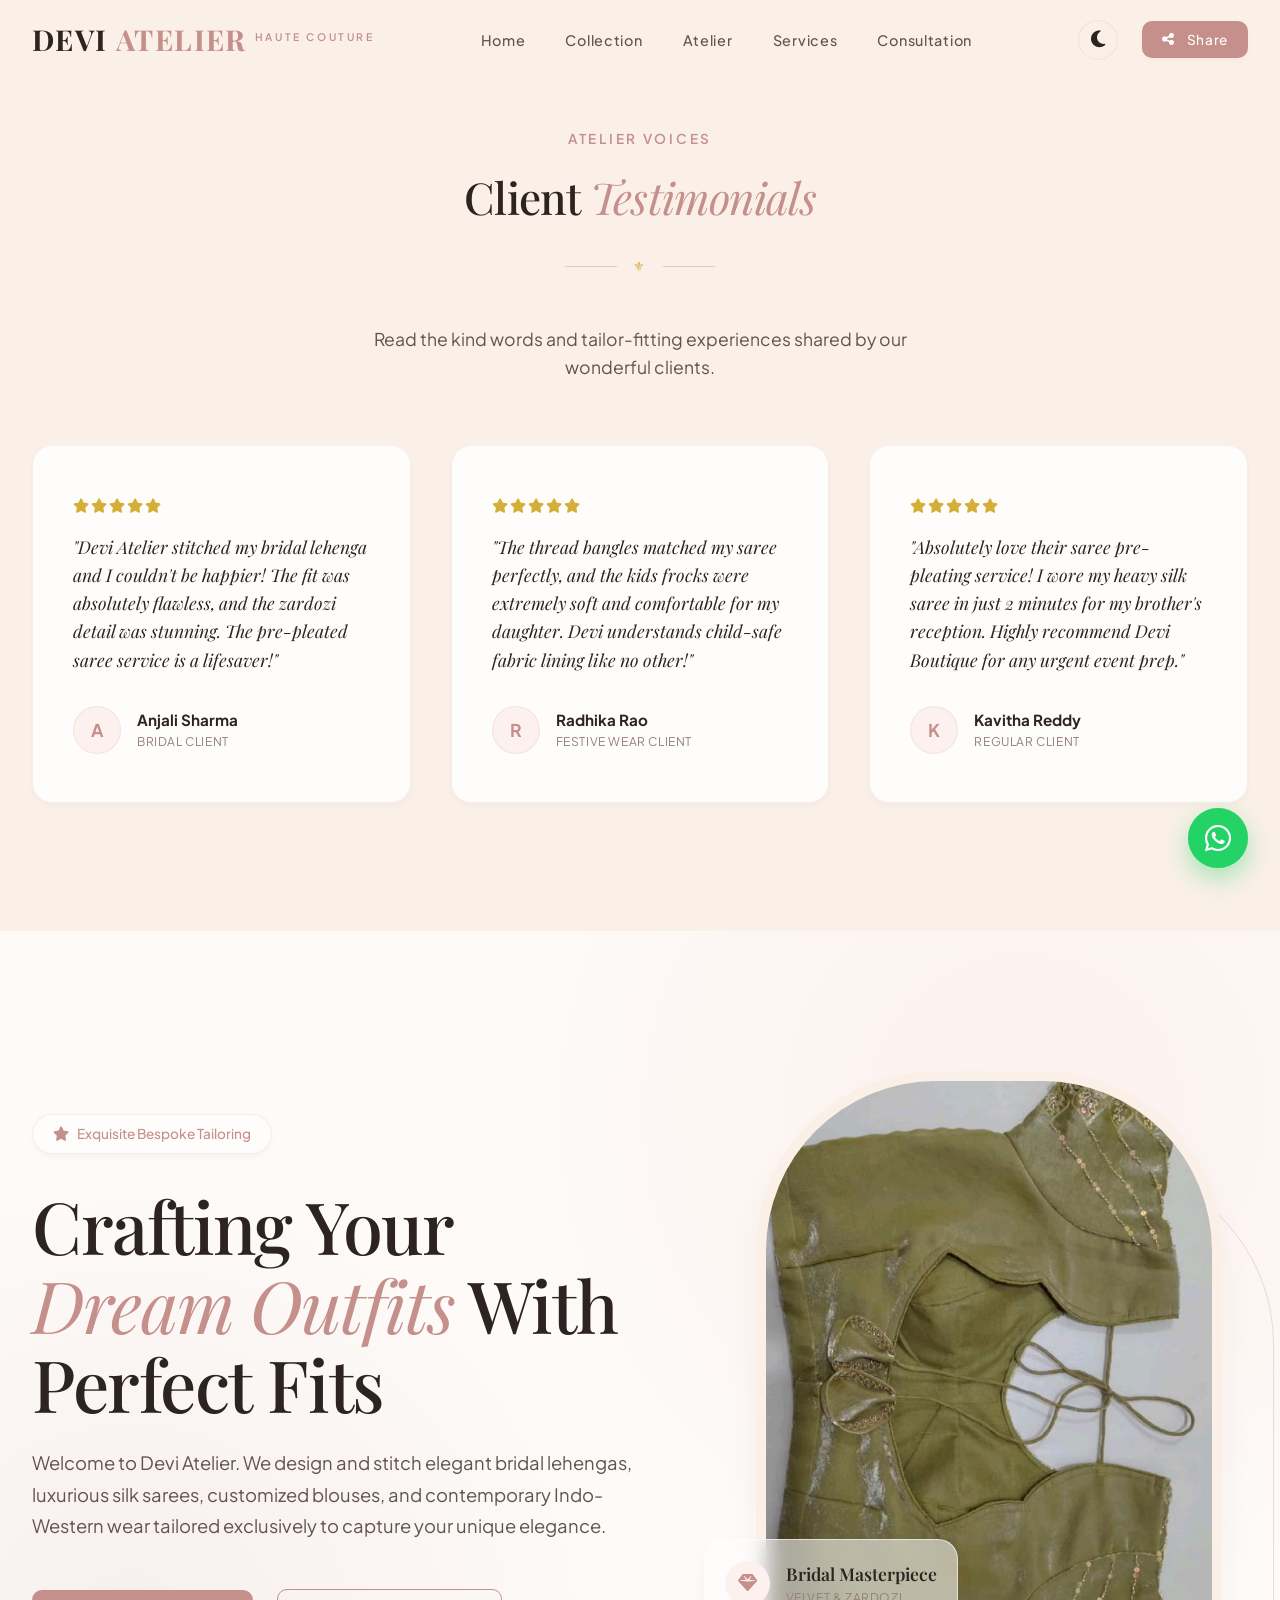
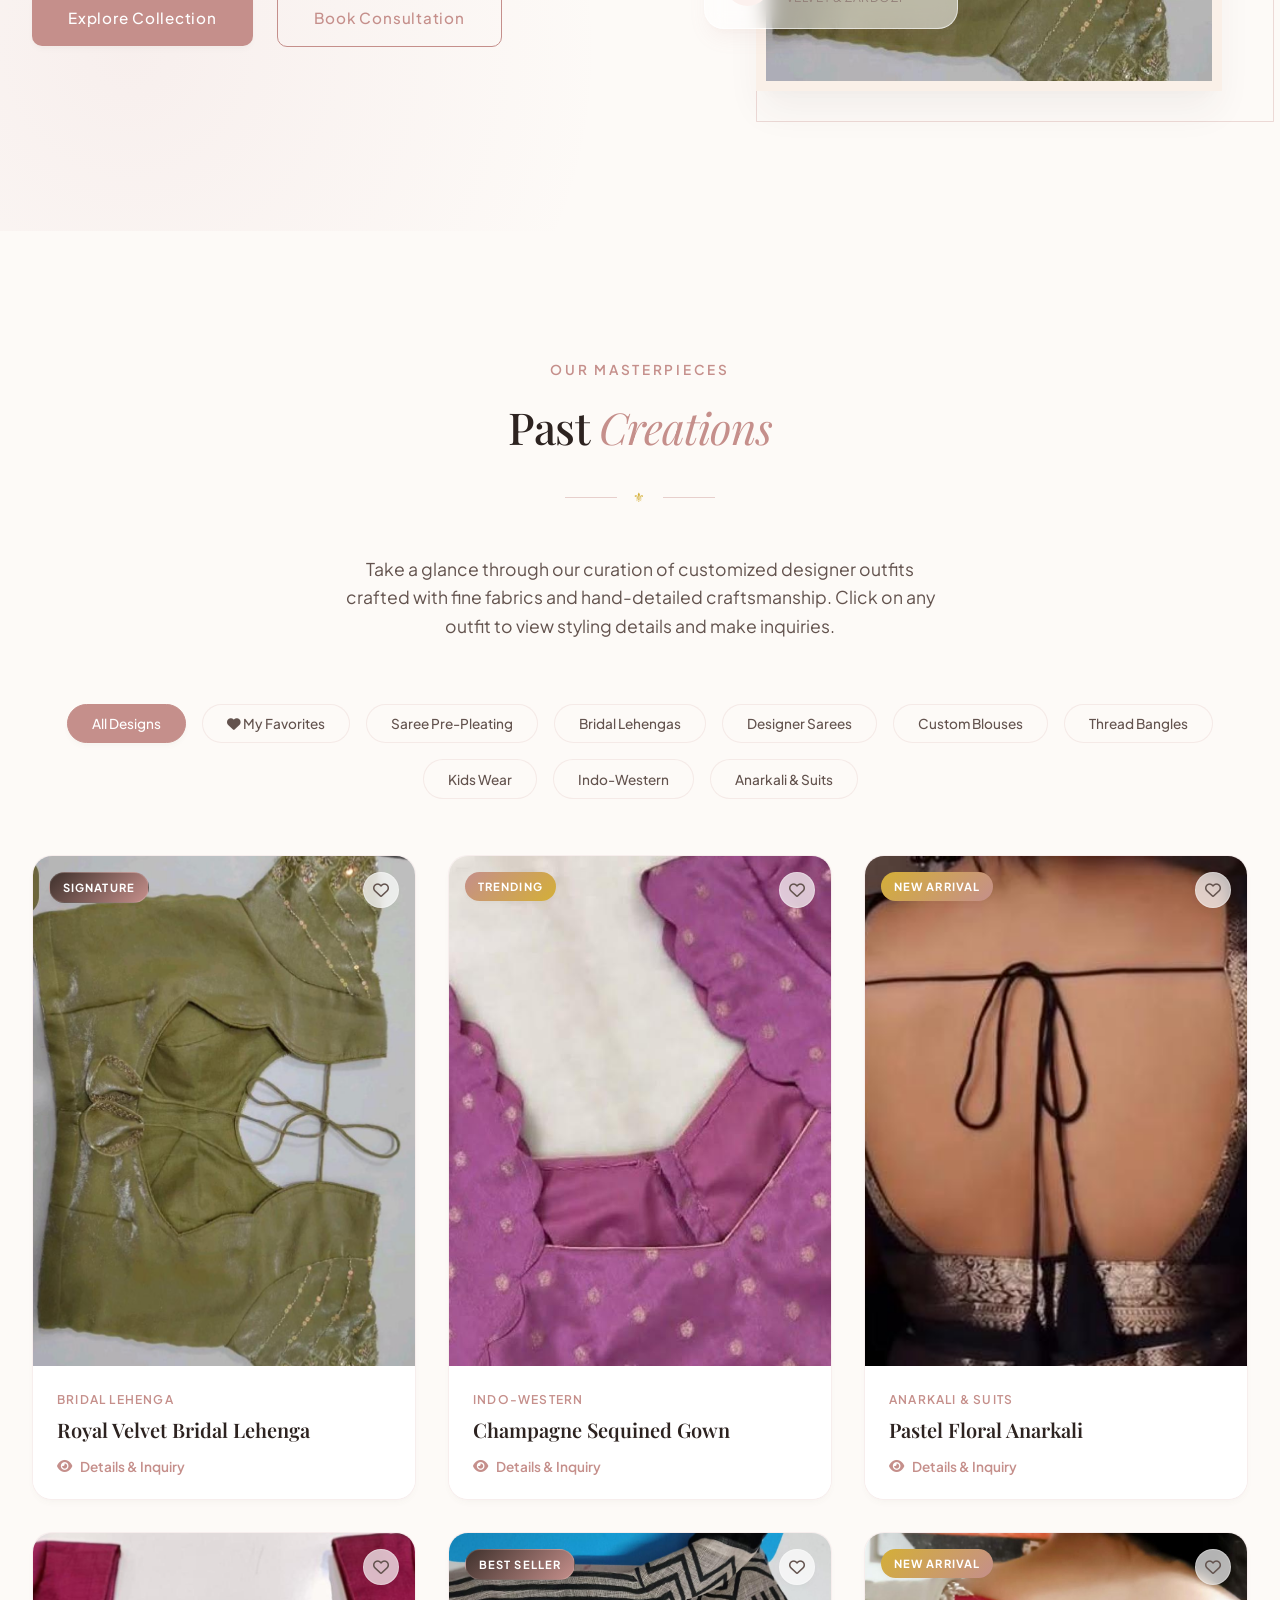
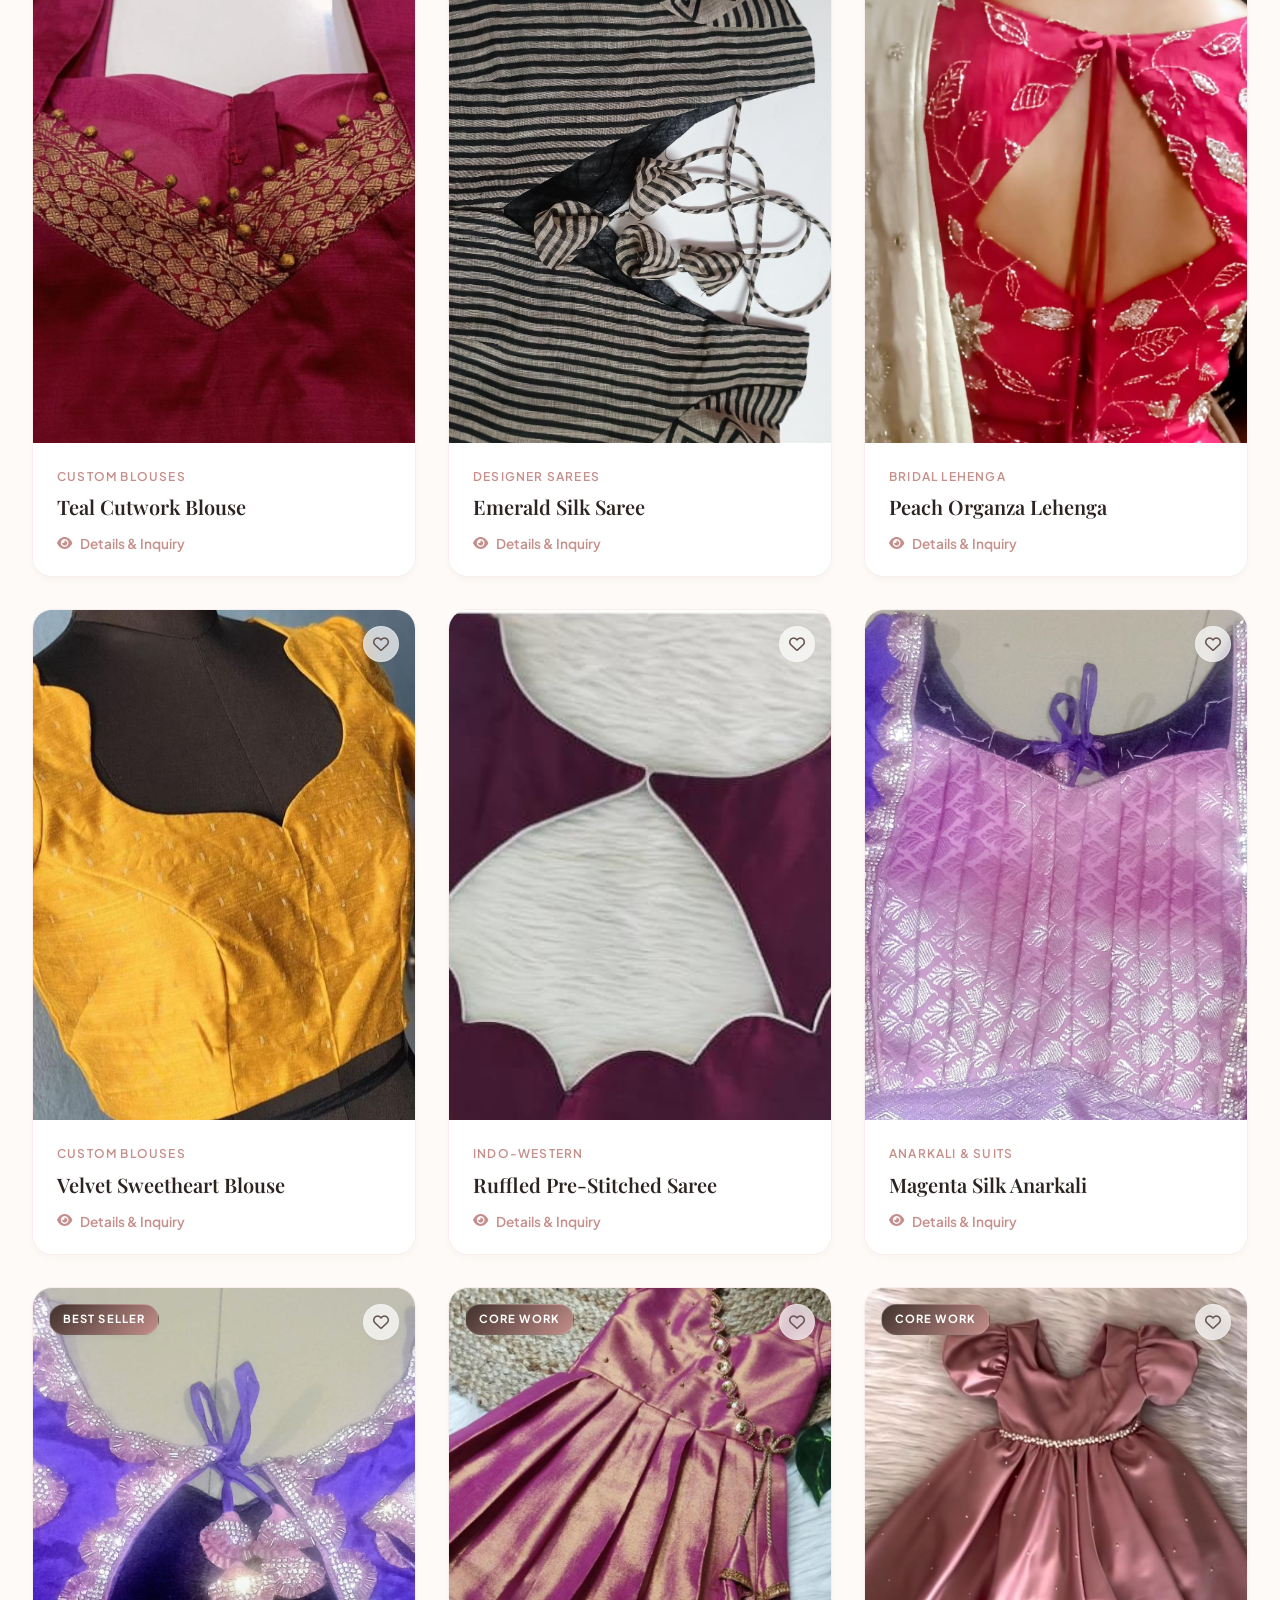
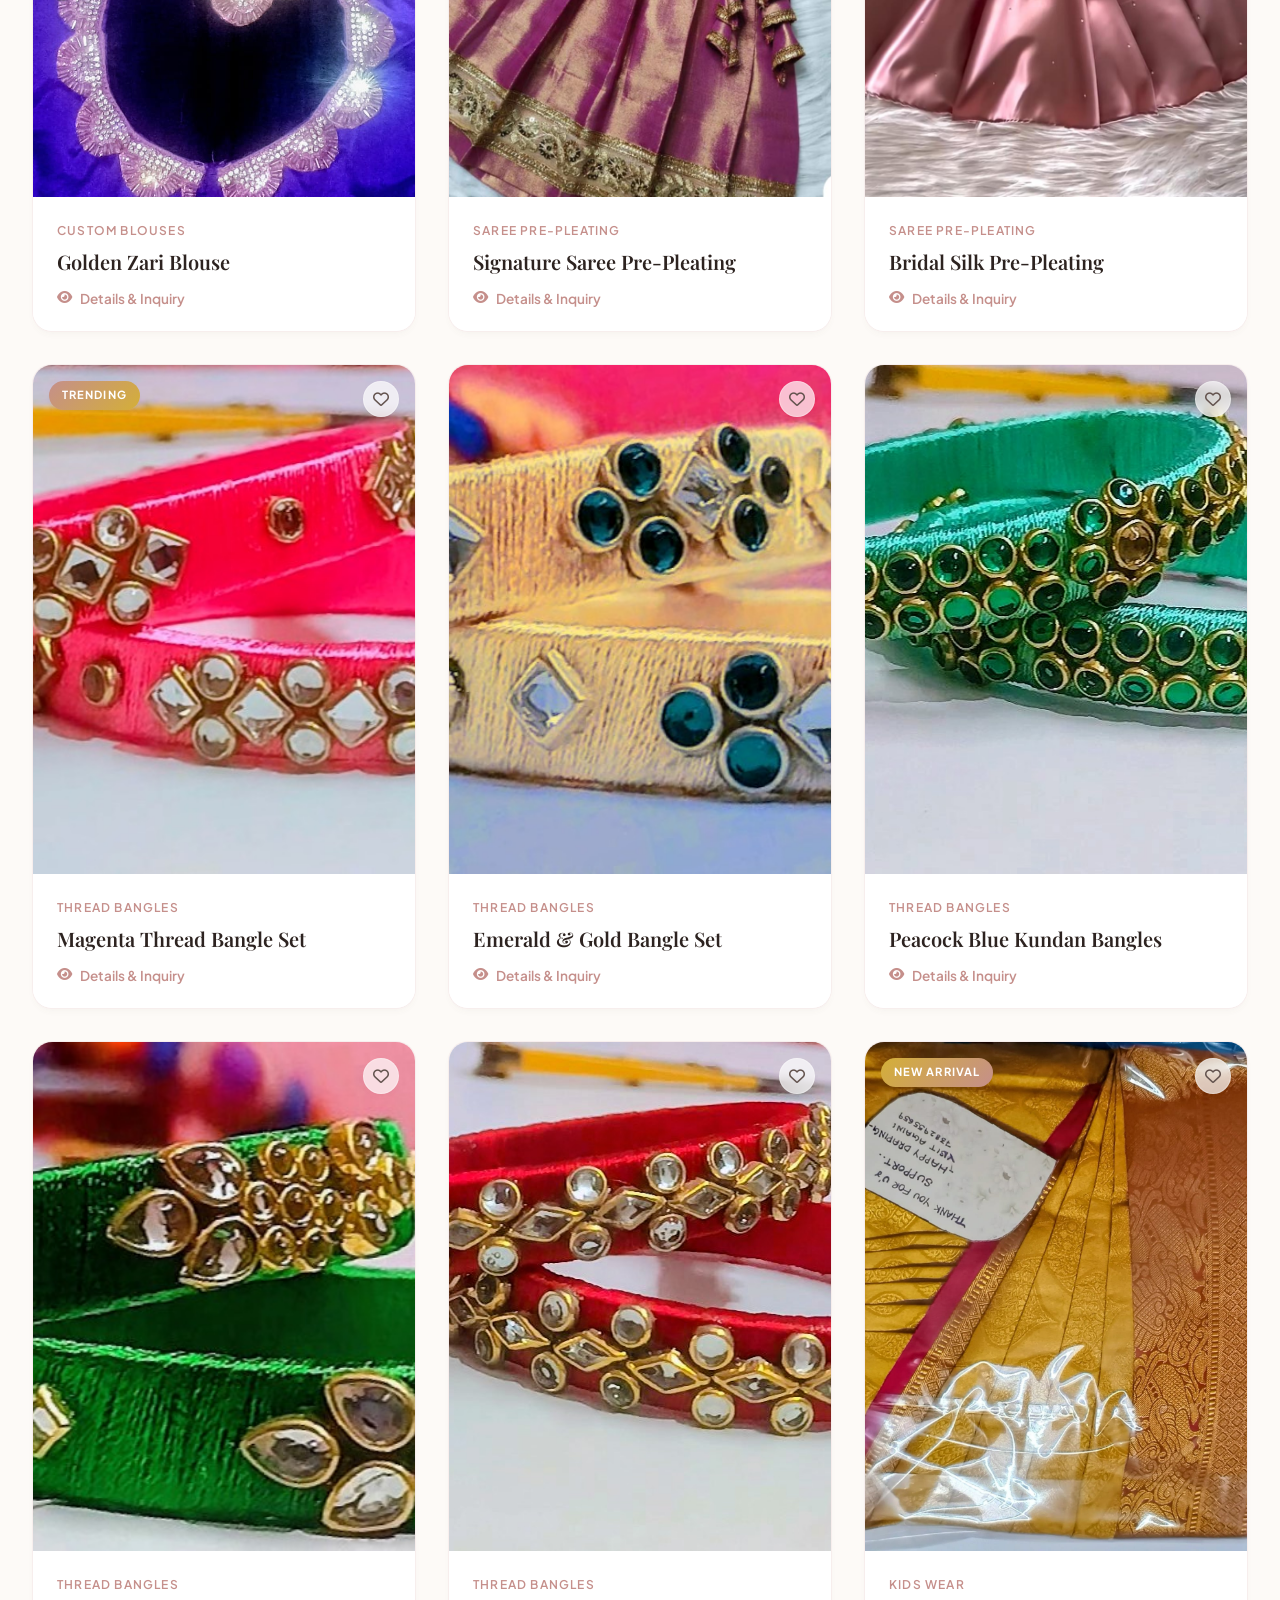
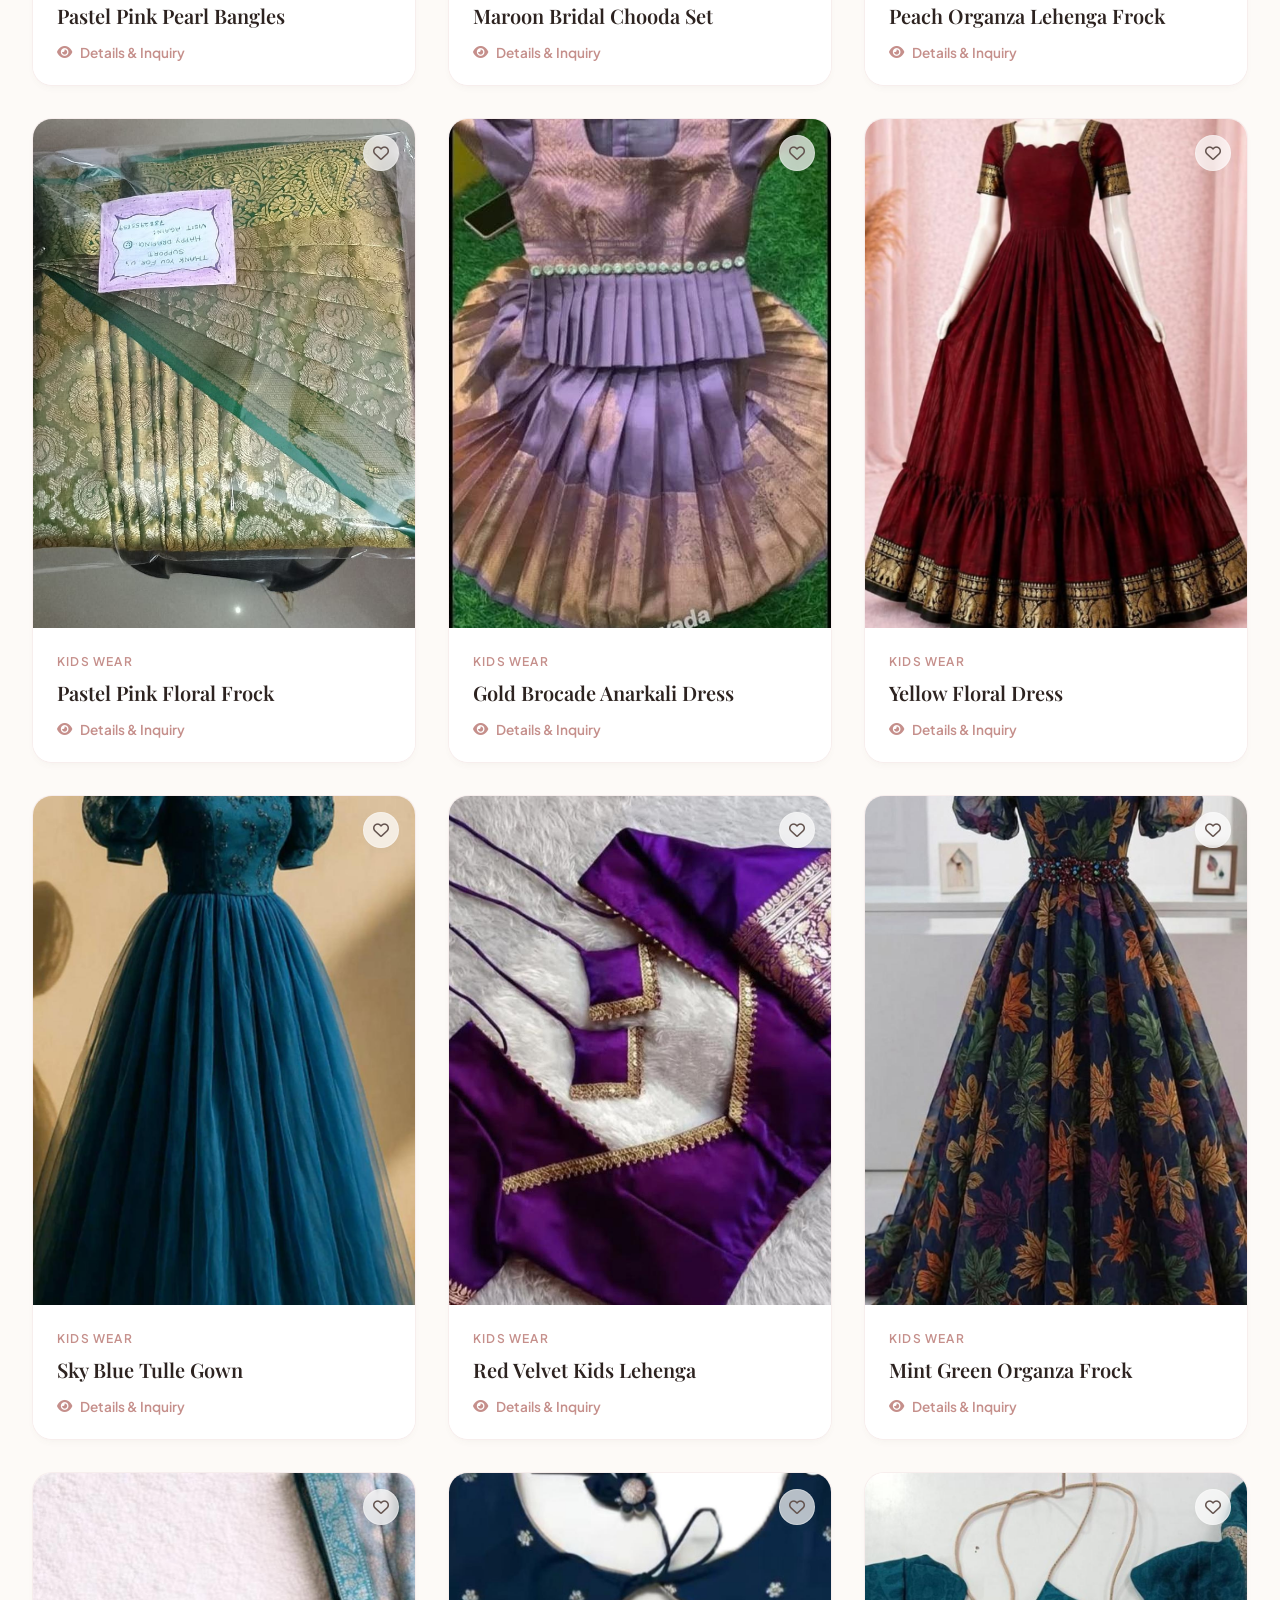
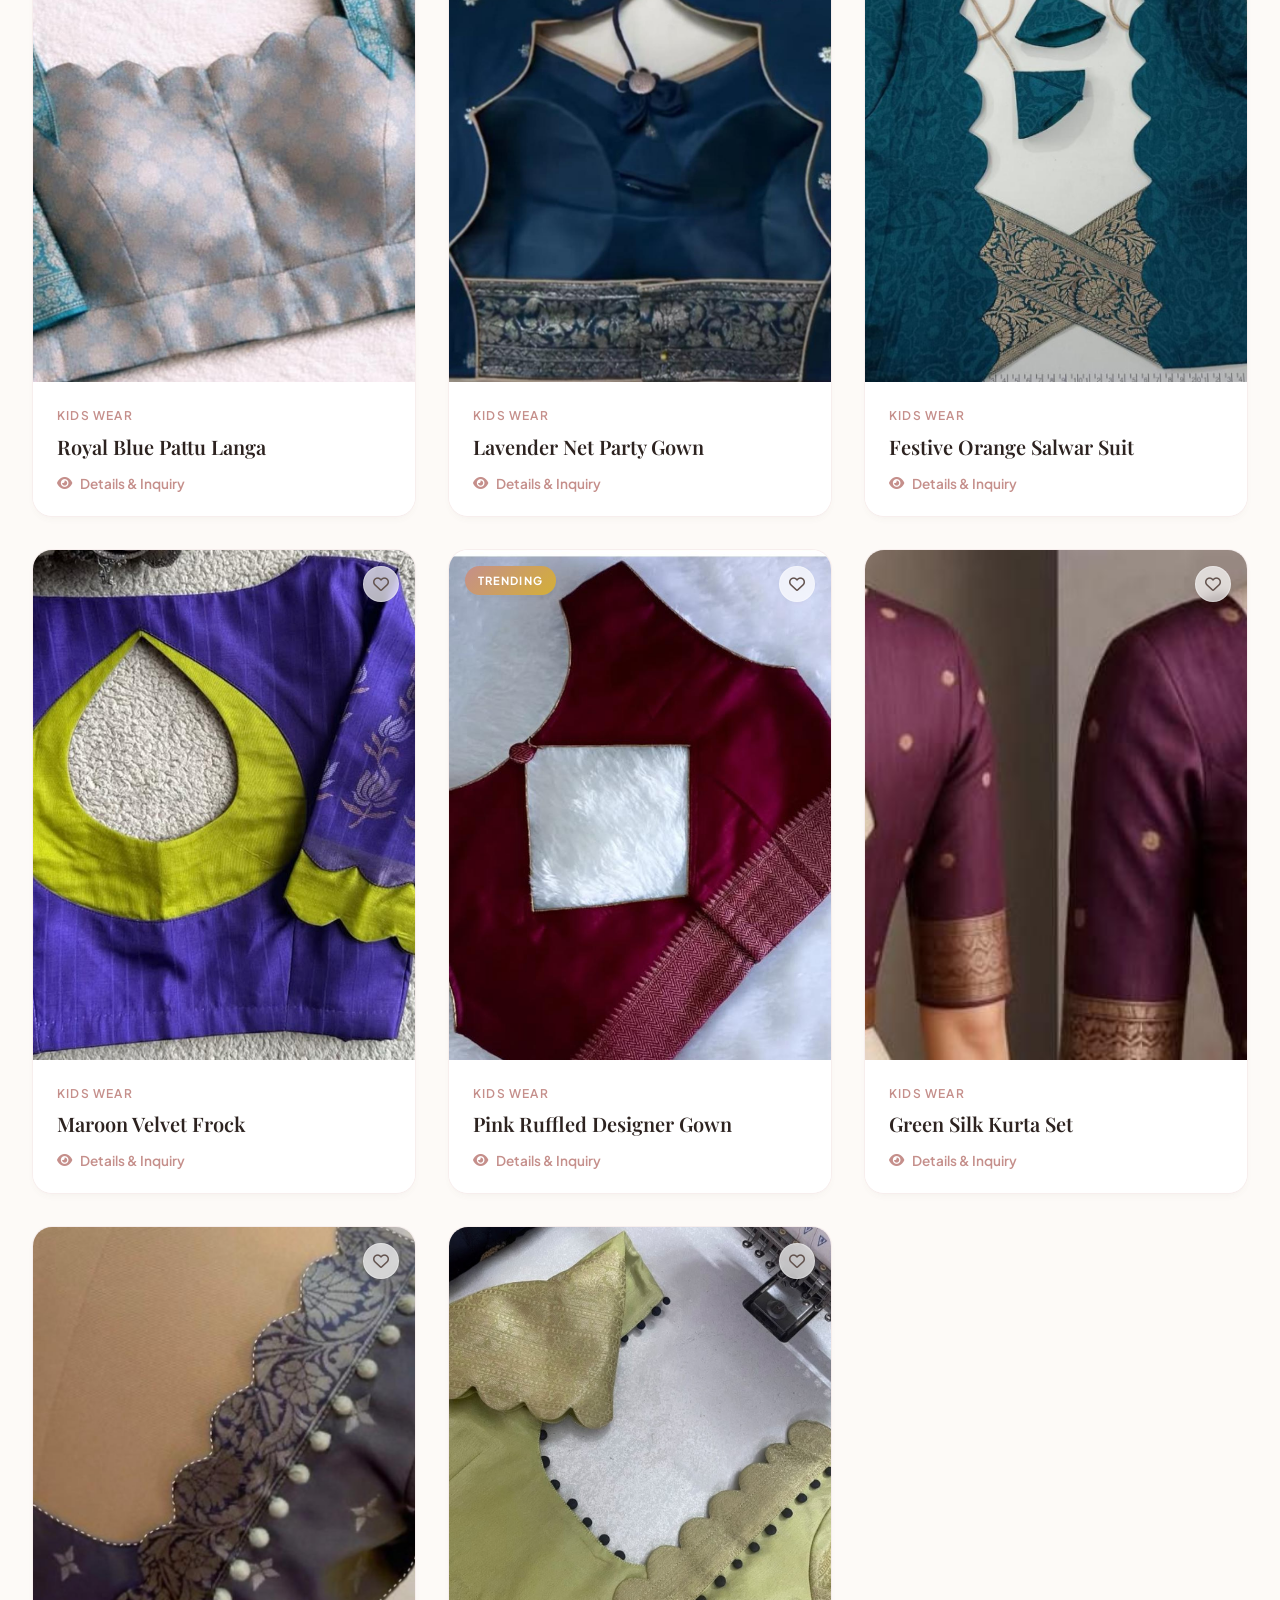
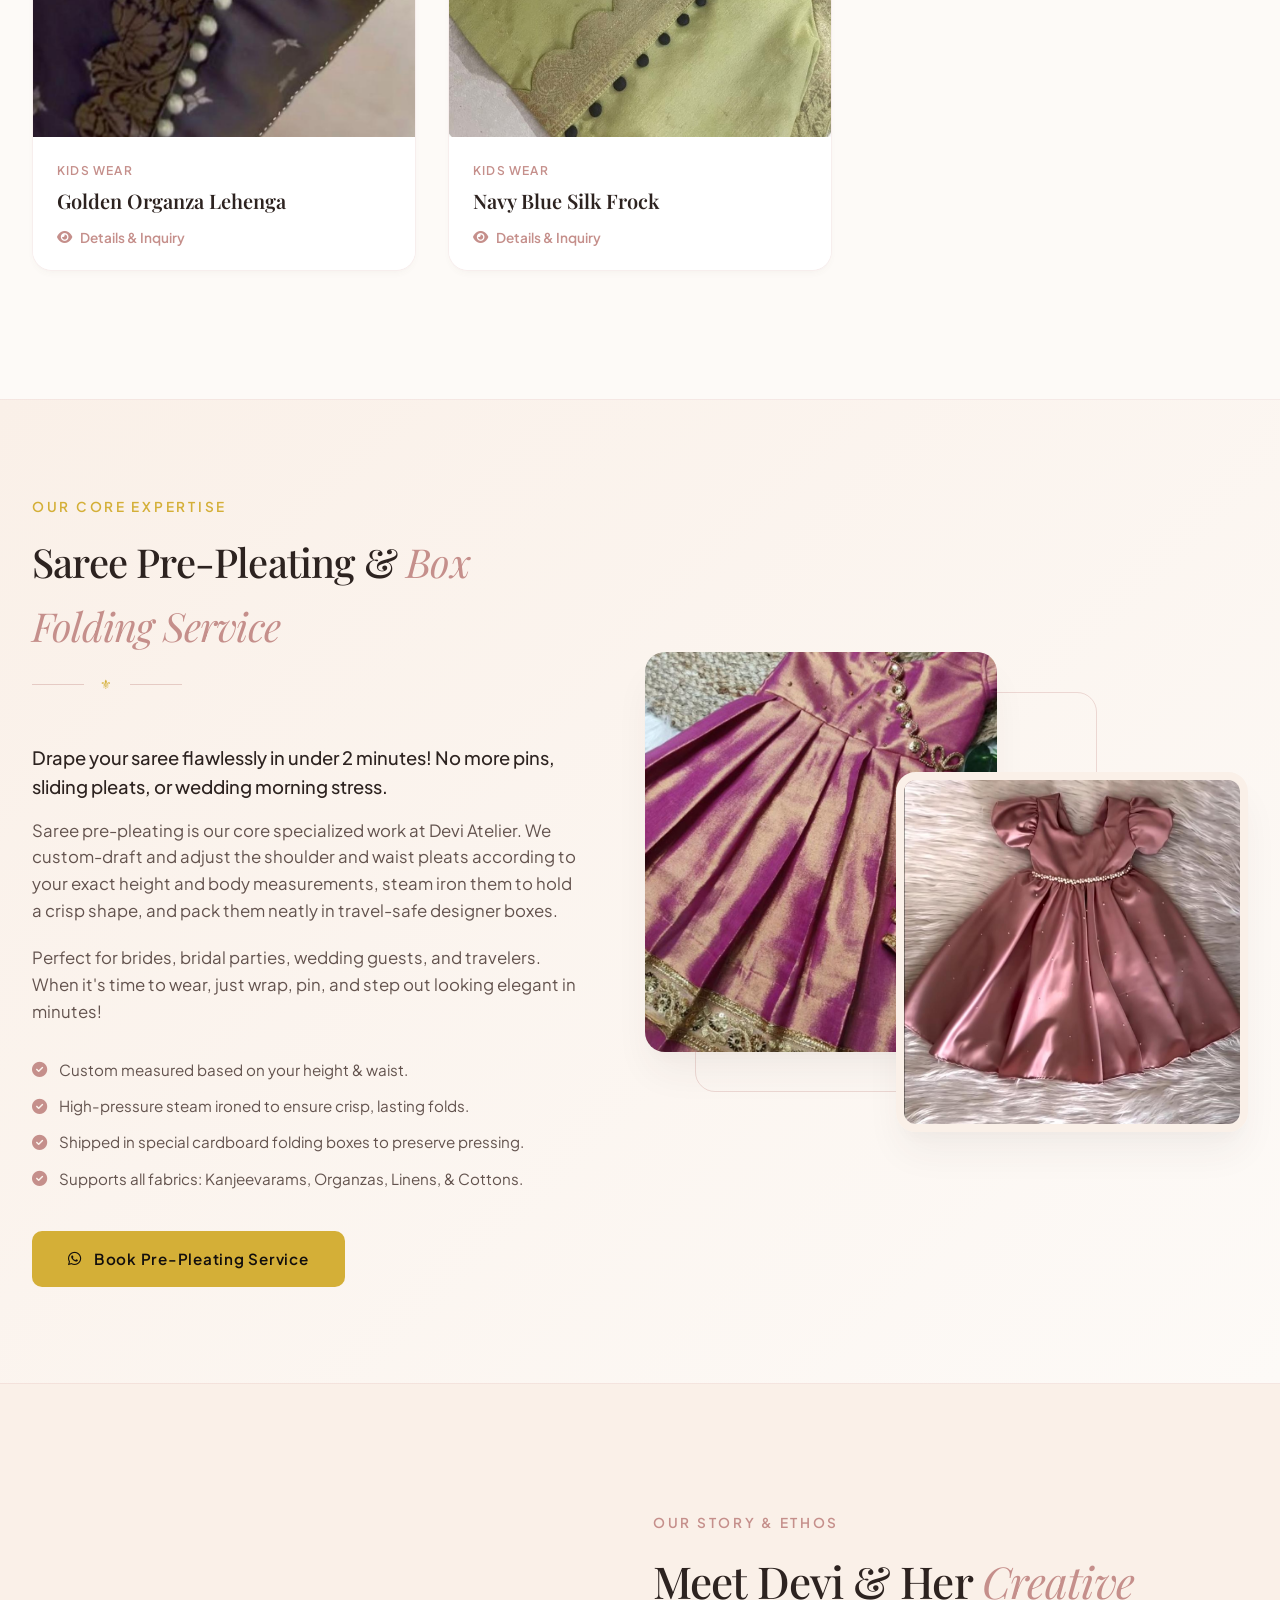
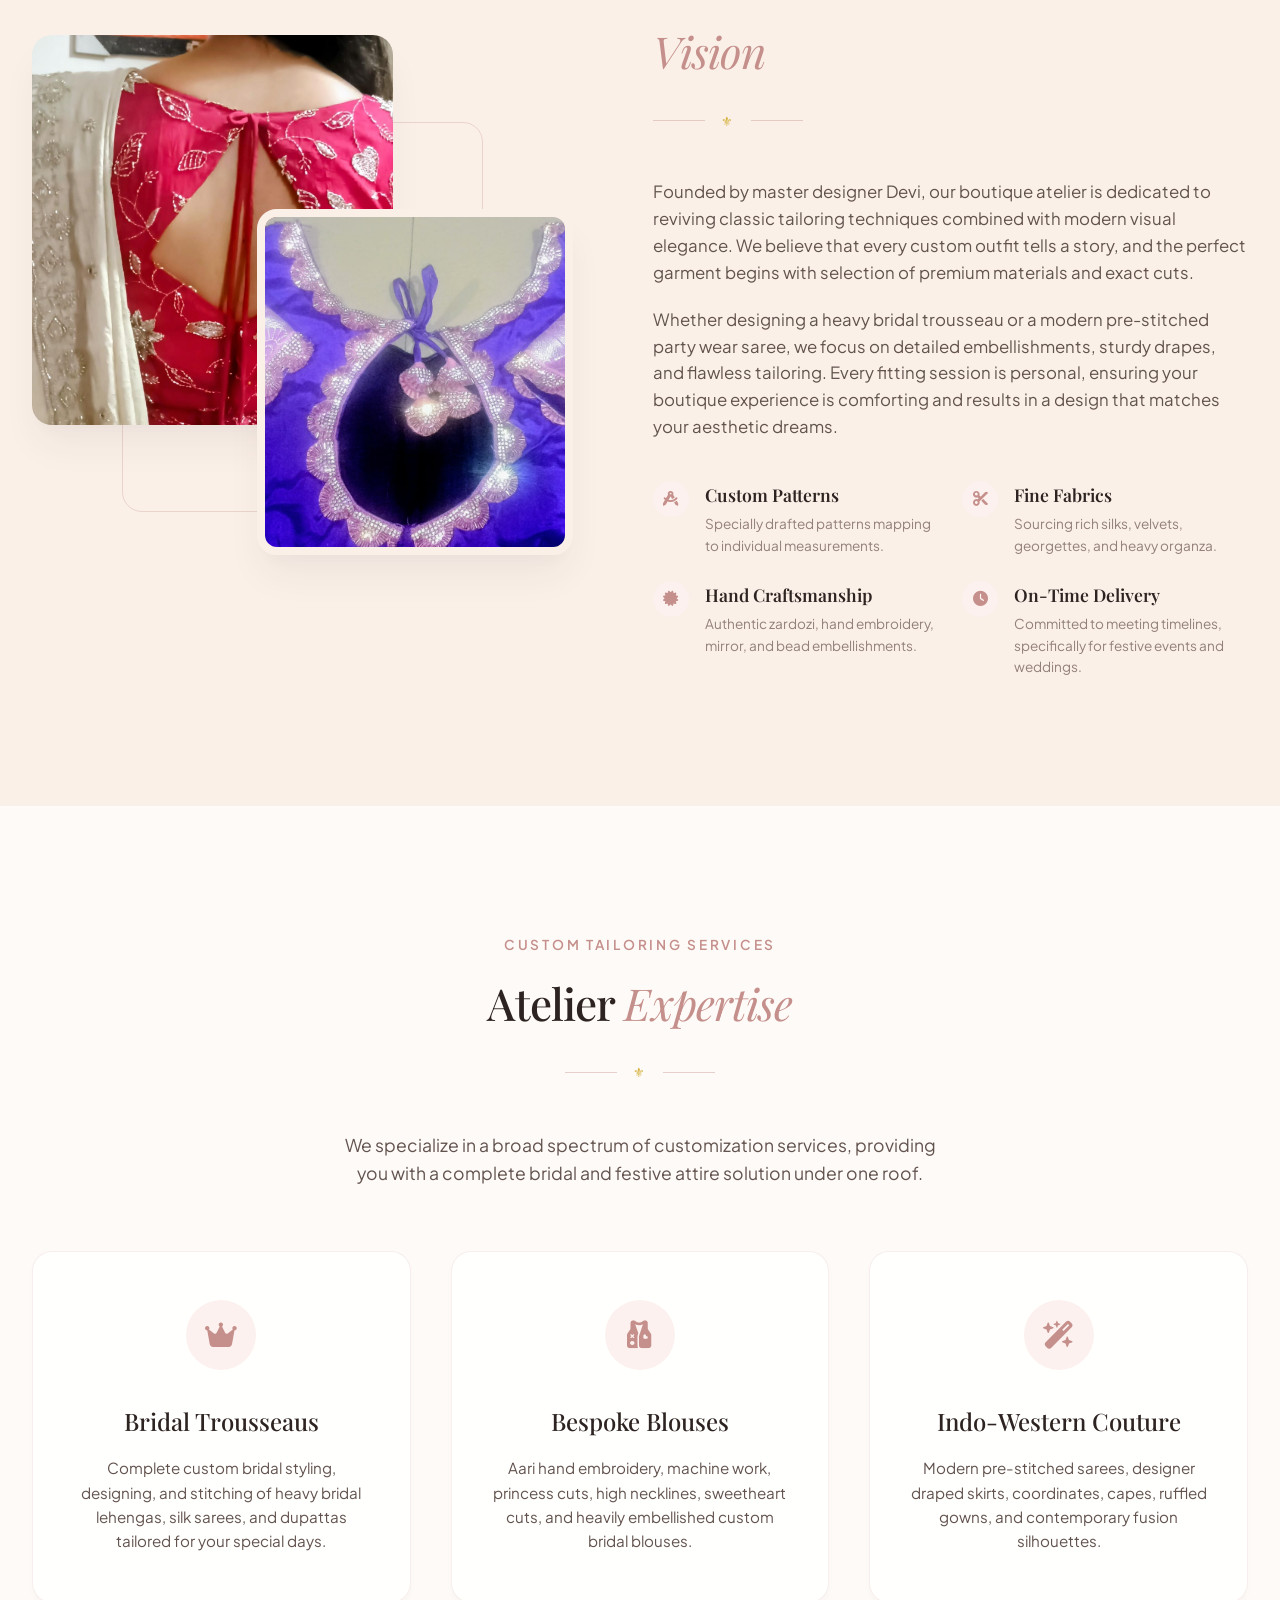
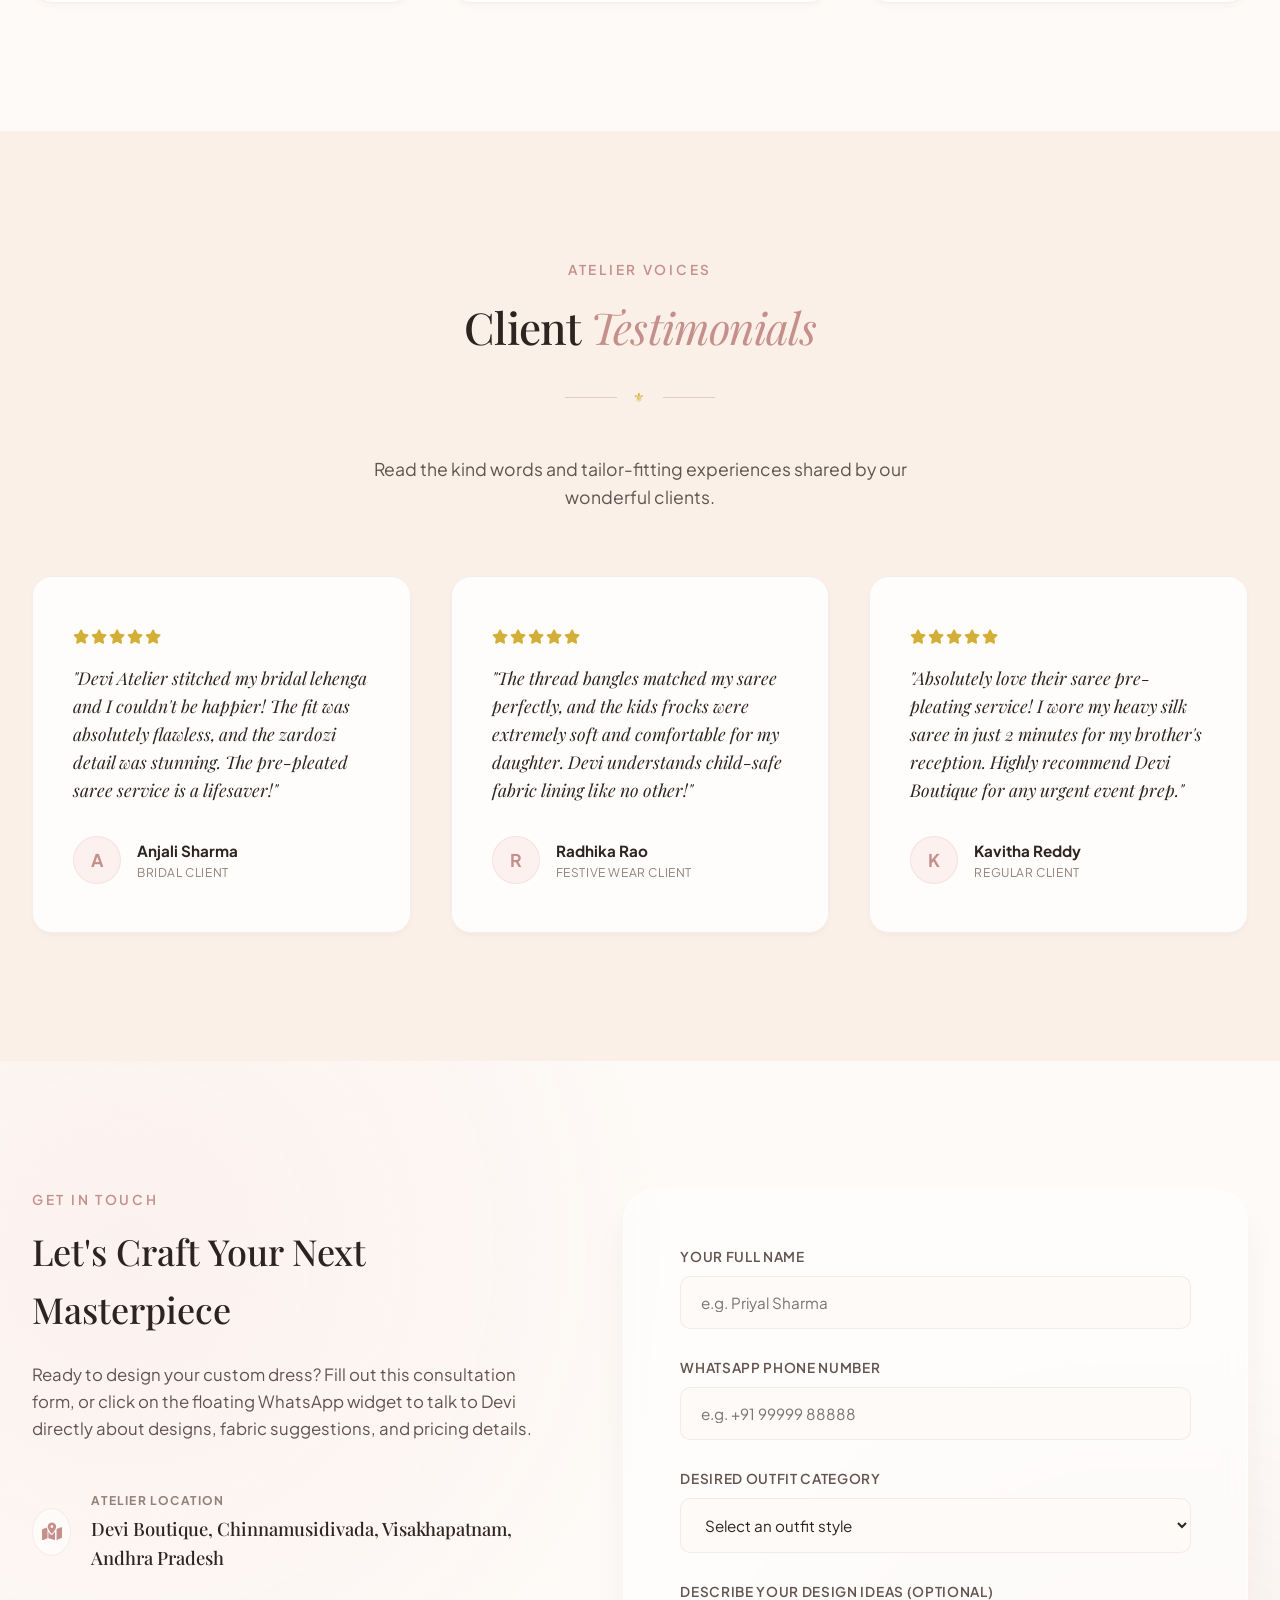
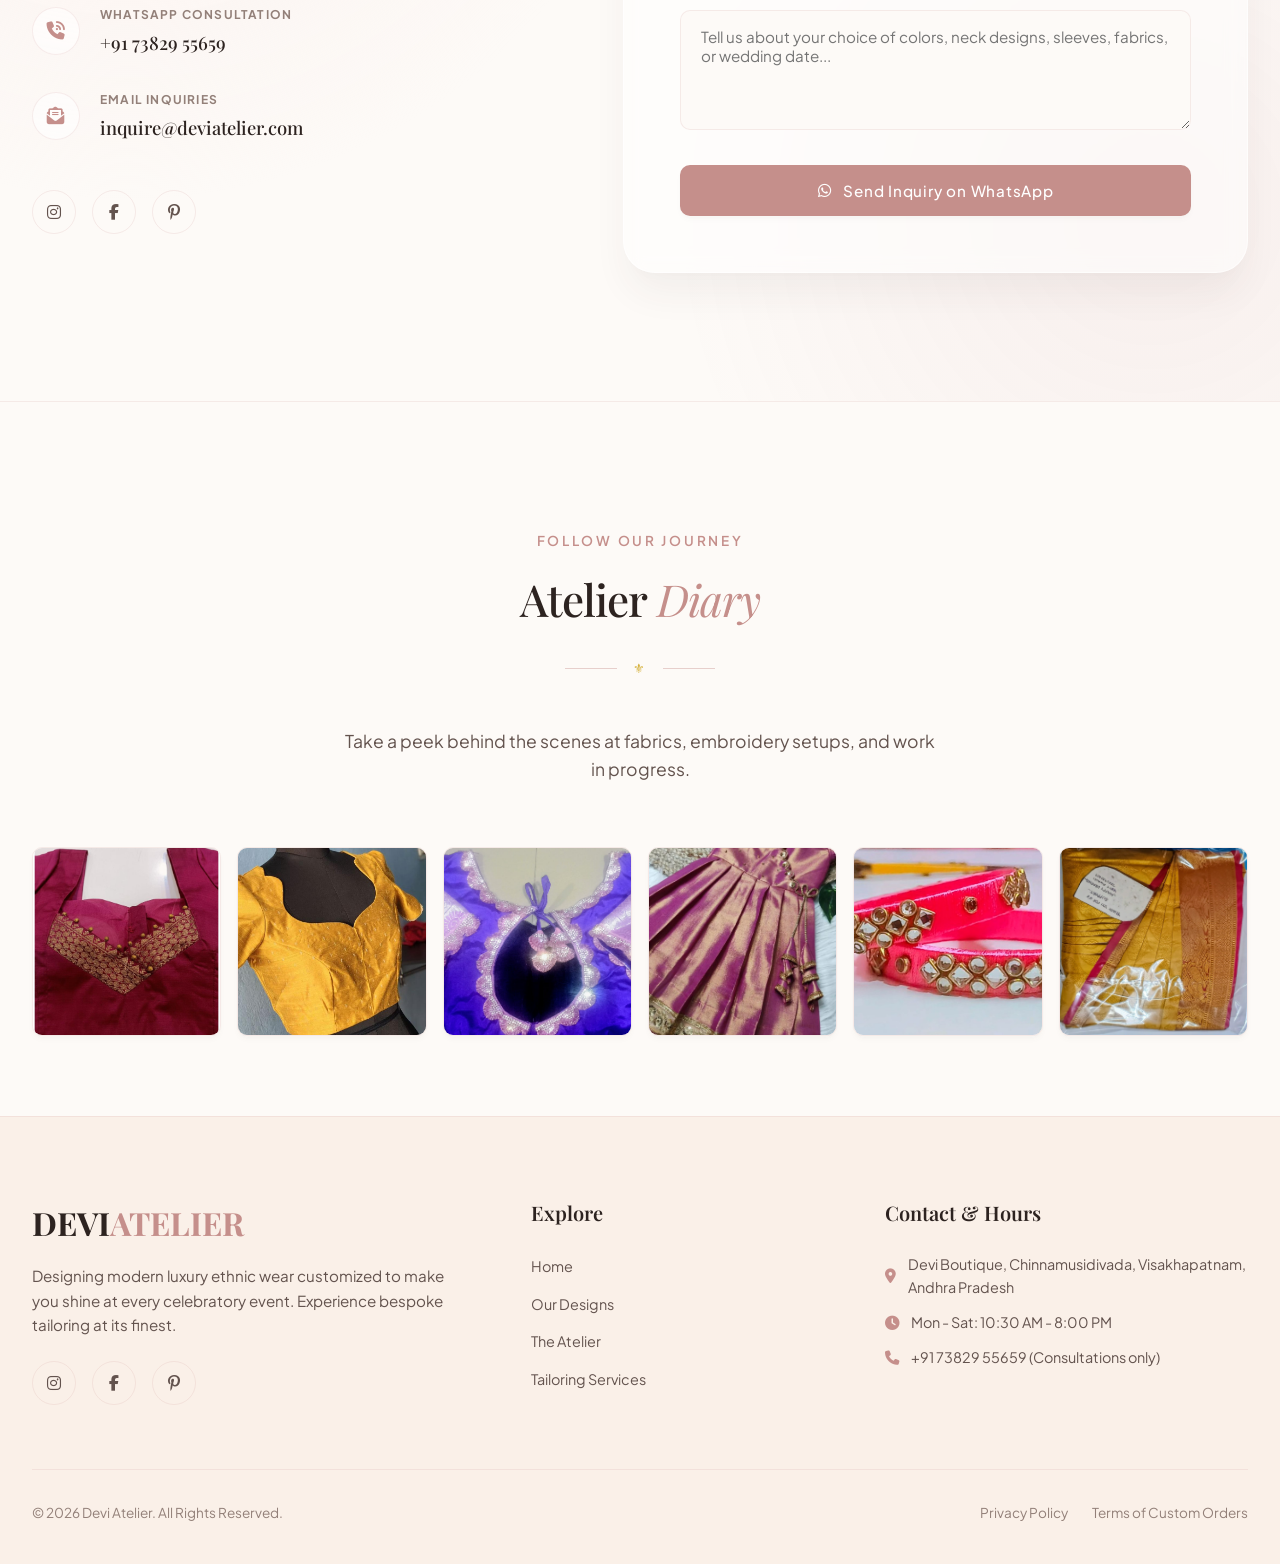
==== commit 3ee9b9a6: "Enhance UI with premium luxury pastels, interactive wishlists, favorites filter, reviews, and scroll" ====
--- a/index.html
+++ b/index.html
@@ -36,6 +36,86 @@
 
 <body>
 
+
+  <!-- ============================================
+       TESTIMONIALS SECTION
+       ============================================ -->
+  <section class="testimonials reveal" id="testimonials">
+    <div class="container">
+      <span class="section-tag">Atelier Voices</span>
+      <h2 class="section-title">Client <span>Testimonials</span></h2>
+      <div class="luxury-divider"><span>⚜</span></div>
+      <p class="section-desc">
+        Read the kind words and tailor-fitting experiences shared by our wonderful clients.
+      </p>
+      
+      <div class="testimonials-grid">
+        <!-- Testimonial 1 -->
+        <div class="testimonial-card">
+          <div class="testimonial-rating">
+            <i class="fa-solid fa-star"></i>
+            <i class="fa-solid fa-star"></i>
+            <i class="fa-solid fa-star"></i>
+            <i class="fa-solid fa-star"></i>
+            <i class="fa-solid fa-star"></i>
+          </div>
+          <p class="testimonial-quote">
+            "Devi Atelier stitched my bridal lehenga and I couldn't be happier! The fit was absolutely flawless, and the zardozi detail was stunning. The pre-pleated saree service is a lifesaver!"
+          </p>
+          <div class="testimonial-user">
+            <div class="testimonial-avatar">A</div>
+            <div class="testimonial-user-info">
+              <h4>Anjali Sharma</h4>
+              <p>Bridal Client</p>
+            </div>
+          </div>
+        </div>
+
+        <!-- Testimonial 2 -->
+        <div class="testimonial-card">
+          <div class="testimonial-rating">
+            <i class="fa-solid fa-star"></i>
+            <i class="fa-solid fa-star"></i>
+            <i class="fa-solid fa-star"></i>
+            <i class="fa-solid fa-star"></i>
+            <i class="fa-solid fa-star"></i>
+          </div>
+          <p class="testimonial-quote">
+            "The thread bangles matched my saree perfectly, and the kids frocks were extremely soft and comfortable for my daughter. Devi understands child-safe fabric lining like no other!"
+          </p>
+          <div class="testimonial-user">
+            <div class="testimonial-avatar">R</div>
+            <div class="testimonial-user-info">
+              <h4>Radhika Rao</h4>
+              <p>Festive Wear Client</p>
+            </div>
+          </div>
+        </div>
+
+        <!-- Testimonial 3 -->
+        <div class="testimonial-card">
+          <div class="testimonial-rating">
+            <i class="fa-solid fa-star"></i>
+            <i class="fa-solid fa-star"></i>
+            <i class="fa-solid fa-star"></i>
+            <i class="fa-solid fa-star"></i>
+            <i class="fa-solid fa-star"></i>
+          </div>
+          <p class="testimonial-quote">
+            "Absolutely love their saree pre-pleating service! I wore my heavy silk saree in just 2 minutes for my brother's reception. Highly recommend Devi Boutique for any urgent event prep."
+          </p>
+          <div class="testimonial-user">
+            <div class="testimonial-avatar">K</div>
+            <div class="testimonial-user-info">
+              <h4>Kavitha Reddy</h4>
+              <p>Regular Client</p>
+            </div>
+          </div>
+        </div>
+      </div>
+    </div>
+  </section>
+
   <!-- ============================================
        NAVIGATION BAR
        ============================================ -->
@@ -110,7 +190,7 @@
   <!-- ============================================
        PORTFOLIO SECTION
        ============================================ -->
-  <section class="portfolio" id="portfolio">
+  <section class="portfolio reveal" id="portfolio">
     <div class="container">
       <span class="section-tag">Our Masterpieces</span>
       <h2 class="section-title">Past <span>Creations</span></h2>
@@ -122,6 +202,7 @@
       <!-- Category Filter Buttons -->
       <div class="portfolio-filters" id="portfolio-filters">
         <button class="filter-btn active" data-filter="all">All Designs</button>
+        <button class="filter-btn" data-filter="favorites" id="favorites-filter-btn"><i class="fa-solid fa-heart"></i> My Favorites</button>
         <button class="filter-btn" data-filter="prepleating">Saree Pre-Pleating</button>
         <button class="filter-btn" data-filter="bridal">Bridal Lehengas</button>
         <button class="filter-btn" data-filter="sarees">Designer Sarees</button>
@@ -138,6 +219,12 @@
         <!-- Item 1 -->
         <div class="portfolio-item" data-category="bridal" data-id="1">
           <div class="portfolio-item-img-wrapper">
+            <!-- Badge -->
+            <span class="card-badge badge-signature">Signature</span>
+            <!-- Wishlist Heart Button -->
+            <button class="wishlist-btn" aria-label="Add to Favorites" data-wishlist-id="1">
+              <i class="fa-regular fa-heart"></i>
+            </button>
             <img src="images/work-1.jpg" alt="Royal Velvet Bridal Lehenga" loading="lazy">
             <div class="portfolio-item-overlay">
               <span class="overlay-tag">Bridal Lehenga</span>
@@ -155,6 +242,12 @@
         <!-- Item 2 -->
         <div class="portfolio-item" data-category="indo-western" data-id="2">
           <div class="portfolio-item-img-wrapper">
+            <!-- Badge -->
+            <span class="card-badge badge-trending">Trending</span>
+            <!-- Wishlist Heart Button -->
+            <button class="wishlist-btn" aria-label="Add to Favorites" data-wishlist-id="2">
+              <i class="fa-regular fa-heart"></i>
+            </button>
             <img src="images/work-2.jpg" alt="Champagne Sequined Gown" loading="lazy">
             <div class="portfolio-item-overlay">
               <span class="overlay-tag">Indo-Western</span>
@@ -172,6 +265,12 @@
         <!-- Item 3 -->
         <div class="portfolio-item" data-category="salwars" data-id="3">
           <div class="portfolio-item-img-wrapper">
+            <!-- Badge -->
+            <span class="card-badge badge-new">New Arrival</span>
+            <!-- Wishlist Heart Button -->
+            <button class="wishlist-btn" aria-label="Add to Favorites" data-wishlist-id="3">
+              <i class="fa-regular fa-heart"></i>
+            </button>
             <img src="images/work-3.jpg" alt="Pastel Floral Georgette Anarkali" loading="lazy">
             <div class="portfolio-item-overlay">
               <span class="overlay-tag">Anarkali &amp; Suits</span>
@@ -189,6 +288,10 @@
         <!-- Item 4 -->
         <div class="portfolio-item" data-category="blouses" data-id="4">
           <div class="portfolio-item-img-wrapper">
+            <!-- Wishlist Heart Button -->
+            <button class="wishlist-btn" aria-label="Add to Favorites" data-wishlist-id="4">
+              <i class="fa-regular fa-heart"></i>
+            </button>
             <img src="images/work-4.jpg" alt="Teal Hand-Crafted Cutwork Blouse" loading="lazy">
             <div class="portfolio-item-overlay">
               <span class="overlay-tag">Custom Blouses</span>
@@ -206,6 +309,12 @@
         <!-- Item 5 -->
         <div class="portfolio-item" data-category="sarees" data-id="5">
           <div class="portfolio-item-img-wrapper">
+            <!-- Badge -->
+            <span class="card-badge badge-signature">Best Seller</span>
+            <!-- Wishlist Heart Button -->
+            <button class="wishlist-btn" aria-label="Add to Favorites" data-wishlist-id="5">
+              <i class="fa-regular fa-heart"></i>
+            </button>
             <img src="images/work-5.jpg" alt="Emerald Green Banarasi Silk Saree" loading="lazy">
             <div class="portfolio-item-overlay">
               <span class="overlay-tag">Designer Sarees</span>
@@ -223,6 +332,12 @@
         <!-- Item 6 -->
         <div class="portfolio-item" data-category="bridal" data-id="6">
           <div class="portfolio-item-img-wrapper">
+            <!-- Badge -->
+            <span class="card-badge badge-new">New Arrival</span>
+            <!-- Wishlist Heart Button -->
+            <button class="wishlist-btn" aria-label="Add to Favorites" data-wishlist-id="6">
+              <i class="fa-regular fa-heart"></i>
+            </button>
             <img src="images/work-6.jpg" alt="Peach Organza Mirror-Work Lehenga" loading="lazy">
             <div class="portfolio-item-overlay">
               <span class="overlay-tag">Bridal Lehenga</span>
@@ -240,6 +355,10 @@
         <!-- Item 7 -->
         <div class="portfolio-item" data-category="blouses" data-id="7">
           <div class="portfolio-item-img-wrapper">
+            <!-- Wishlist Heart Button -->
+            <button class="wishlist-btn" aria-label="Add to Favorites" data-wishlist-id="7">
+              <i class="fa-regular fa-heart"></i>
+            </button>
             <img src="images/work-7.jpg" alt="Royal Velvet Sweetheart Neck Blouse" loading="lazy">
             <div class="portfolio-item-overlay">
               <span class="overlay-tag">Custom Blouses</span>
@@ -257,6 +376,10 @@
         <!-- Item 8 -->
         <div class="portfolio-item" data-category="indo-western" data-id="8">
           <div class="portfolio-item-img-wrapper">
+            <!-- Wishlist Heart Button -->
+            <button class="wishlist-btn" aria-label="Add to Favorites" data-wishlist-id="8">
+              <i class="fa-regular fa-heart"></i>
+            </button>
             <img src="images/work-8.jpg" alt="Modern Ruffled Pre-Stitched Saree" loading="lazy">
             <div class="portfolio-item-overlay">
               <span class="overlay-tag">Indo-Western</span>
@@ -274,6 +397,10 @@
         <!-- Item 9 -->
         <div class="portfolio-item" data-category="salwars" data-id="9">
           <div class="portfolio-item-img-wrapper">
+            <!-- Wishlist Heart Button -->
+            <button class="wishlist-btn" aria-label="Add to Favorites" data-wishlist-id="9">
+              <i class="fa-regular fa-heart"></i>
+            </button>
             <img src="images/work-9.jpg" alt="Magenta Silk Anarkali Suit" loading="lazy">
             <div class="portfolio-item-overlay">
               <span class="overlay-tag">Anarkali &amp; Suits</span>
@@ -291,6 +418,12 @@
         <!-- Item 10 -->
         <div class="portfolio-item" data-category="blouses" data-id="10">
           <div class="portfolio-item-img-wrapper">
+            <!-- Badge -->
+            <span class="card-badge badge-signature">Best Seller</span>
+            <!-- Wishlist Heart Button -->
+            <button class="wishlist-btn" aria-label="Add to Favorites" data-wishlist-id="10">
+              <i class="fa-regular fa-heart"></i>
+            </button>
             <img src="images/work-10.jpg" alt="Golden Embroidered Zari Blouse" loading="lazy">
             <div class="portfolio-item-overlay">
               <span class="overlay-tag">Custom Blouses</span>
@@ -308,6 +441,12 @@
         <!-- Item 11: Pre-Pleating 1 -->
         <div class="portfolio-item" data-category="prepleating" data-id="11">
           <div class="portfolio-item-img-wrapper">
+            <!-- Badge -->
+            <span class="card-badge badge-signature">Core Work</span>
+            <!-- Wishlist Heart Button -->
+            <button class="wishlist-btn" aria-label="Add to Favorites" data-wishlist-id="11">
+              <i class="fa-regular fa-heart"></i>
+            </button>
             <img src="images/work-11.jpg" alt="Signature Saree Pre-Pleating & Box Folding" loading="lazy">
             <div class="portfolio-item-overlay">
               <span class="overlay-tag">Saree Pre-Pleating</span>
@@ -325,6 +464,12 @@
         <!-- Item 12: Pre-Pleating 2 -->
         <div class="portfolio-item" data-category="prepleating" data-id="12">
           <div class="portfolio-item-img-wrapper">
+            <!-- Badge -->
+            <span class="card-badge badge-signature">Core Work</span>
+            <!-- Wishlist Heart Button -->
+            <button class="wishlist-btn" aria-label="Add to Favorites" data-wishlist-id="12">
+              <i class="fa-regular fa-heart"></i>
+            </button>
             <img src="images/work-12.jpg" alt="Bridal Silk Saree Pre-Pleating Setup" loading="lazy">
             <div class="portfolio-item-overlay">
               <span class="overlay-tag">Saree Pre-Pleating</span>
@@ -342,6 +487,12 @@
         <!-- Item 13: Bangle 1 -->
         <div class="portfolio-item" data-category="bangles" data-id="13">
           <div class="portfolio-item-img-wrapper">
+            <!-- Badge -->
+            <span class="card-badge badge-trending">Trending</span>
+            <!-- Wishlist Heart Button -->
+            <button class="wishlist-btn" aria-label="Add to Favorites" data-wishlist-id="13">
+              <i class="fa-regular fa-heart"></i>
+            </button>
             <img src="images/work-13.jpg" alt="Magenta Silk Thread Bangle Set" loading="lazy">
             <div class="portfolio-item-overlay">
               <span class="overlay-tag">Thread Bangles</span>
@@ -359,6 +510,10 @@
         <!-- Item 14: Bangle 2 -->
         <div class="portfolio-item" data-category="bangles" data-id="14">
           <div class="portfolio-item-img-wrapper">
+            <!-- Wishlist Heart Button -->
+            <button class="wishlist-btn" aria-label="Add to Favorites" data-wishlist-id="14">
+              <i class="fa-regular fa-heart"></i>
+            </button>
             <img src="images/work-14.jpg" alt="Emerald Designer Bangle Set" loading="lazy">
             <div class="portfolio-item-overlay">
               <span class="overlay-tag">Thread Bangles</span>
@@ -376,6 +531,10 @@
         <!-- Item 15: Bangle 3 -->
         <div class="portfolio-item" data-category="bangles" data-id="15">
           <div class="portfolio-item-img-wrapper">
+            <!-- Wishlist Heart Button -->
+            <button class="wishlist-btn" aria-label="Add to Favorites" data-wishlist-id="15">
+              <i class="fa-regular fa-heart"></i>
+            </button>
             <img src="images/work-15.jpg" alt="Peacock Blue Kundan Bangles" loading="lazy">
             <div class="portfolio-item-overlay">
               <span class="overlay-tag">Thread Bangles</span>
@@ -393,6 +552,10 @@
         <!-- Item 16: Bangle 4 -->
         <div class="portfolio-item" data-category="bangles" data-id="16">
           <div class="portfolio-item-img-wrapper">
+            <!-- Wishlist Heart Button -->
+            <button class="wishlist-btn" aria-label="Add to Favorites" data-wishlist-id="16">
+              <i class="fa-regular fa-heart"></i>
+            </button>
             <img src="images/work-16.jpg" alt="Pastel Pink Pearl Bangles" loading="lazy">
             <div class="portfolio-item-overlay">
               <span class="overlay-tag">Thread Bangles</span>
@@ -410,6 +573,10 @@
         <!-- Item 17: Bangle 5 -->
         <div class="portfolio-item" data-category="bangles" data-id="17">
           <div class="portfolio-item-img-wrapper">
+            <!-- Wishlist Heart Button -->
+            <button class="wishlist-btn" aria-label="Add to Favorites" data-wishlist-id="17">
+              <i class="fa-regular fa-heart"></i>
+            </button>
             <img src="images/work-17.jpg" alt="Royal Maroon Bridal Chooda Set" loading="lazy">
             <div class="portfolio-item-overlay">
               <span class="overlay-tag">Thread Bangles</span>
@@ -427,6 +594,12 @@
         <!-- Item 18: Kids 1 -->
         <div class="portfolio-item" data-category="kids" data-id="18">
           <div class="portfolio-item-img-wrapper">
+            <!-- Badge -->
+            <span class="card-badge badge-new">New Arrival</span>
+            <!-- Wishlist Heart Button -->
+            <button class="wishlist-btn" aria-label="Add to Favorites" data-wishlist-id="18">
+              <i class="fa-regular fa-heart"></i>
+            </button>
             <img src="images/work-18.jpg" alt="Peach Organza Kids Frock" loading="lazy">
             <div class="portfolio-item-overlay">
               <span class="overlay-tag">Kids Wear</span>
@@ -444,6 +617,10 @@
         <!-- Item 19: Kids 2 -->
         <div class="portfolio-item" data-category="kids" data-id="19">
           <div class="portfolio-item-img-wrapper">
+            <!-- Wishlist Heart Button -->
+            <button class="wishlist-btn" aria-label="Add to Favorites" data-wishlist-id="19">
+              <i class="fa-regular fa-heart"></i>
+            </button>
             <img src="images/work-19.jpg" alt="Pastel Pink Floral Kids Frock" loading="lazy">
             <div class="portfolio-item-overlay">
               <span class="overlay-tag">Kids Wear</span>
@@ -461,6 +638,10 @@
         <!-- Item 20: Kids 3 -->
         <div class="portfolio-item" data-category="kids" data-id="20">
           <div class="portfolio-item-img-wrapper">
+            <!-- Wishlist Heart Button -->
+            <button class="wishlist-btn" aria-label="Add to Favorites" data-wishlist-id="20">
+              <i class="fa-regular fa-heart"></i>
+            </button>
             <img src="images/work-20.jpg" alt="Gold Brocade Kids Suit" loading="lazy">
             <div class="portfolio-item-overlay">
               <span class="overlay-tag">Kids Wear</span>
@@ -478,6 +659,10 @@
         <!-- Item 21: Kids 4 -->
         <div class="portfolio-item" data-category="kids" data-id="21">
           <div class="portfolio-item-img-wrapper">
+            <!-- Wishlist Heart Button -->
+            <button class="wishlist-btn" aria-label="Add to Favorites" data-wishlist-id="21">
+              <i class="fa-regular fa-heart"></i>
+            </button>
             <img src="images/work-21.jpg" alt="Yellow Floral Kids Dress" loading="lazy">
             <div class="portfolio-item-overlay">
               <span class="overlay-tag">Kids Wear</span>
@@ -495,6 +680,10 @@
         <!-- Item 22: Kids 5 -->
         <div class="portfolio-item" data-category="kids" data-id="22">
           <div class="portfolio-item-img-wrapper">
+            <!-- Wishlist Heart Button -->
+            <button class="wishlist-btn" aria-label="Add to Favorites" data-wishlist-id="22">
+              <i class="fa-regular fa-heart"></i>
+            </button>
             <img src="images/work-22.jpg" alt="Sky Blue Layered Tulle Gown" loading="lazy">
             <div class="portfolio-item-overlay">
               <span class="overlay-tag">Kids Wear</span>
@@ -512,6 +701,10 @@
         <!-- Item 23: Kids 6 -->
         <div class="portfolio-item" data-category="kids" data-id="23">
           <div class="portfolio-item-img-wrapper">
+            <!-- Wishlist Heart Button -->
+            <button class="wishlist-btn" aria-label="Add to Favorites" data-wishlist-id="23">
+              <i class="fa-regular fa-heart"></i>
+            </button>
             <img src="images/work-23.jpg" alt="Red Velvet Kids Lehenga" loading="lazy">
             <div class="portfolio-item-overlay">
               <span class="overlay-tag">Kids Wear</span>
@@ -529,6 +722,10 @@
         <!-- Item 24: Kids 7 -->
         <div class="portfolio-item" data-category="kids" data-id="24">
           <div class="portfolio-item-img-wrapper">
+            <!-- Wishlist Heart Button -->
+            <button class="wishlist-btn" aria-label="Add to Favorites" data-wishlist-id="24">
+              <i class="fa-regular fa-heart"></i>
+            </button>
             <img src="images/work-24.jpg" alt="Mint Green Organza Kids Frock" loading="lazy">
             <div class="portfolio-item-overlay">
               <span class="overlay-tag">Kids Wear</span>
@@ -546,6 +743,10 @@
         <!-- Item 25: Kids 8 -->
         <div class="portfolio-item" data-category="kids" data-id="25">
           <div class="portfolio-item-img-wrapper">
+            <!-- Wishlist Heart Button -->
+            <button class="wishlist-btn" aria-label="Add to Favorites" data-wishlist-id="25">
+              <i class="fa-regular fa-heart"></i>
+            </button>
             <img src="images/work-25.jpg" alt="Royal Blue Kids Pattu Langa" loading="lazy">
             <div class="portfolio-item-overlay">
               <span class="overlay-tag">Kids Wear</span>
@@ -563,6 +764,10 @@
         <!-- Item 26: Kids 9 -->
         <div class="portfolio-item" data-category="kids" data-id="26">
           <div class="portfolio-item-img-wrapper">
+            <!-- Wishlist Heart Button -->
+            <button class="wishlist-btn" aria-label="Add to Favorites" data-wishlist-id="26">
+              <i class="fa-regular fa-heart"></i>
+            </button>
             <img src="images/work-26.jpg" alt="Lavender Net Kids Party Gown" loading="lazy">
             <div class="portfolio-item-overlay">
               <span class="overlay-tag">Kids Wear</span>
@@ -580,6 +785,10 @@
         <!-- Item 27: Kids 10 -->
         <div class="portfolio-item" data-category="kids" data-id="27">
           <div class="portfolio-item-img-wrapper">
+            <!-- Wishlist Heart Button -->
+            <button class="wishlist-btn" aria-label="Add to Favorites" data-wishlist-id="27">
+              <i class="fa-regular fa-heart"></i>
+            </button>
             <img src="images/work-27.jpg" alt="Festive Orange Kids Salwar Suit" loading="lazy">
             <div class="portfolio-item-overlay">
               <span class="overlay-tag">Kids Wear</span>
@@ -597,6 +806,10 @@
         <!-- Item 28: Kids 11 -->
         <div class="portfolio-item" data-category="kids" data-id="28">
           <div class="portfolio-item-img-wrapper">
+            <!-- Wishlist Heart Button -->
+            <button class="wishlist-btn" aria-label="Add to Favorites" data-wishlist-id="28">
+              <i class="fa-regular fa-heart"></i>
+            </button>
             <img src="images/work-28.jpg" alt="Maroon Velvet Kids Frock" loading="lazy">
             <div class="portfolio-item-overlay">
               <span class="overlay-tag">Kids Wear</span>
@@ -614,6 +827,12 @@
         <!-- Item 29: Kids 12 -->
         <div class="portfolio-item" data-category="kids" data-id="29">
           <div class="portfolio-item-img-wrapper">
+            <!-- Badge -->
+            <span class="card-badge badge-trending">Trending</span>
+            <!-- Wishlist Heart Button -->
+            <button class="wishlist-btn" aria-label="Add to Favorites" data-wishlist-id="29">
+              <i class="fa-regular fa-heart"></i>
+            </button>
             <img src="images/work-29.jpg" alt="Pink Ruffled Kids Designer Gown" loading="lazy">
             <div class="portfolio-item-overlay">
               <span class="overlay-tag">Kids Wear</span>
@@ -631,6 +850,10 @@
         <!-- Item 30: Kids 13 -->
         <div class="portfolio-item" data-category="kids" data-id="30">
           <div class="portfolio-item-img-wrapper">
+            <!-- Wishlist Heart Button -->
+            <button class="wishlist-btn" aria-label="Add to Favorites" data-wishlist-id="30">
+              <i class="fa-regular fa-heart"></i>
+            </button>
             <img src="images/work-30.jpg" alt="Green Silk Kids Kurta Set" loading="lazy">
             <div class="portfolio-item-overlay">
               <span class="overlay-tag">Kids Wear</span>
@@ -648,6 +871,10 @@
         <!-- Item 31: Kids 14 -->
         <div class="portfolio-item" data-category="kids" data-id="31">
           <div class="portfolio-item-img-wrapper">
+            <!-- Wishlist Heart Button -->
+            <button class="wishlist-btn" aria-label="Add to Favorites" data-wishlist-id="31">
+              <i class="fa-regular fa-heart"></i>
+            </button>
             <img src="images/work-31.jpg" alt="Golden Organza Kids Lehenga" loading="lazy">
             <div class="portfolio-item-overlay">
               <span class="overlay-tag">Kids Wear</span>
@@ -665,6 +892,10 @@
         <!-- Item 32: Kids 15 -->
         <div class="portfolio-item" data-category="kids" data-id="32">
           <div class="portfolio-item-img-wrapper">
+            <!-- Wishlist Heart Button -->
+            <button class="wishlist-btn" aria-label="Add to Favorites" data-wishlist-id="32">
+              <i class="fa-regular fa-heart"></i>
+            </button>
             <img src="images/work-32.jpg" alt="Navy Blue Silk Kids Frock" loading="lazy">
             <div class="portfolio-item-overlay">
               <span class="overlay-tag">Kids Wear</span>
@@ -686,7 +917,7 @@
   <!-- ============================================
        ADVERTISING BANNER: SIGNATURE SAREE PRE-PLEATING
        ============================================ -->
-  <section class="prepleating-promo" id="prepleating-promo" style="background: linear-gradient(135deg, var(--bg-secondary) 0%, var(--bg-primary) 100%); border-top: 1px solid var(--border-color); border-bottom: 1px solid var(--border-color); padding: 6rem 0;">
+  <section class="prepleating-promo reveal" id="prepleating-promo" style="background: linear-gradient(135deg, var(--bg-secondary) 0%, var(--bg-primary) 100%); border-top: 1px solid var(--border-color); border-bottom: 1px solid var(--border-color); padding: 6rem 0;">
     <div class="container">
       <div class="about-grid" style="align-items: center; gap: 4rem;">
         <div class="about-content">
@@ -730,7 +961,7 @@
   <!-- ============================================
        ABOUT ATELIER SECTION
        ============================================ -->
-  <section class="about" id="about">
+  <section class="about reveal" id="about">
     <div class="container">
       <div class="about-grid">
         <div class="about-images">
@@ -792,7 +1023,7 @@
   <!-- ============================================
        SERVICES SECTION
        ============================================ -->
-  <section class="services" id="services">
+  <section class="services reveal" id="services">
     <div class="container">
       <span class="section-tag">Custom Tailoring Services</span>
       <h2 class="section-title">Atelier <span>Expertise</span></h2>
@@ -821,10 +1052,90 @@
     </div>
   </section>
 
+
+  <!-- ============================================
+       TESTIMONIALS SECTION
+       ============================================ -->
+  <section class="testimonials reveal" id="testimonials">
+    <div class="container">
+      <span class="section-tag">Atelier Voices</span>
+      <h2 class="section-title">Client <span>Testimonials</span></h2>
+      <div class="luxury-divider"><span>⚜</span></div>
+      <p class="section-desc">
+        Read the kind words and tailor-fitting experiences shared by our wonderful clients.
+      </p>
+      
+      <div class="testimonials-grid">
+        <!-- Testimonial 1 -->
+        <div class="testimonial-card">
+          <div class="testimonial-rating">
+            <i class="fa-solid fa-star"></i>
+            <i class="fa-solid fa-star"></i>
+            <i class="fa-solid fa-star"></i>
+            <i class="fa-solid fa-star"></i>
+            <i class="fa-solid fa-star"></i>
+          </div>
+          <p class="testimonial-quote">
+            "Devi Atelier stitched my bridal lehenga and I couldn't be happier! The fit was absolutely flawless, and the zardozi detail was stunning. The pre-pleated saree service is a lifesaver!"
+          </p>
+          <div class="testimonial-user">
+            <div class="testimonial-avatar">A</div>
+            <div class="testimonial-user-info">
+              <h4>Anjali Sharma</h4>
+              <p>Bridal Client</p>
+            </div>
+          </div>
+        </div>
+
+        <!-- Testimonial 2 -->
+        <div class="testimonial-card">
+          <div class="testimonial-rating">
+            <i class="fa-solid fa-star"></i>
+            <i class="fa-solid fa-star"></i>
+            <i class="fa-solid fa-star"></i>
+            <i class="fa-solid fa-star"></i>
+            <i class="fa-solid fa-star"></i>
+          </div>
+          <p class="testimonial-quote">
+            "The thread bangles matched my saree perfectly, and the kids frocks were extremely soft and comfortable for my daughter. Devi understands child-safe fabric lining like no other!"
+          </p>
+          <div class="testimonial-user">
+            <div class="testimonial-avatar">R</div>
+            <div class="testimonial-user-info">
+              <h4>Radhika Rao</h4>
+              <p>Festive Wear Client</p>
+            </div>
+          </div>
+        </div>
+
+        <!-- Testimonial 3 -->
+        <div class="testimonial-card">
+          <div class="testimonial-rating">
+            <i class="fa-solid fa-star"></i>
+            <i class="fa-solid fa-star"></i>
+            <i class="fa-solid fa-star"></i>
+            <i class="fa-solid fa-star"></i>
+            <i class="fa-solid fa-star"></i>
+          </div>
+          <p class="testimonial-quote">
+            "Absolutely love their saree pre-pleating service! I wore my heavy silk saree in just 2 minutes for my brother's reception. Highly recommend Devi Boutique for any urgent event prep."
+          </p>
+          <div class="testimonial-user">
+            <div class="testimonial-avatar">K</div>
+            <div class="testimonial-user-info">
+              <h4>Kavitha Reddy</h4>
+              <p>Regular Client</p>
+            </div>
+          </div>
+        </div>
+      </div>
+    </div>
+  </section>
+
   <!-- ============================================
        CONTACT & BOOKING SECTION
        ============================================ -->
-  <section class="contact" id="contact">
+  <section class="contact reveal" id="contact">
     <div class="container">
       <div class="contact-grid">
         <div class="contact-info">
@@ -989,6 +1300,54 @@
     <span class="whatsapp-pulse"></span>
   </a>
 
+
+  <!-- ============================================
+       INSTAGRAM STYLE GALLERY SECTION
+       ============================================ -->
+  <section class="instagram reveal" id="instagram">
+    <div class="container">
+      <span class="section-tag">Follow Our Journey</span>
+      <h2 class="section-title">Atelier <span>Diary</span></h2>
+      <div class="luxury-divider"><span>⚜</span></div>
+      <p class="section-desc">
+        Take a peek behind the scenes at fabrics, embroidery setups, and work in progress.
+      </p>
+      
+      <div class="insta-grid">
+        <!-- Item 1 -->
+        <div class="insta-item">
+          <img src="images/work-4.jpg" alt="Bead embroidery close-up">
+          <div class="insta-overlay"><i class="fa-brands fa-instagram"></i></div>
+        </div>
+        <!-- Item 2 -->
+        <div class="insta-item">
+          <img src="images/work-7.jpg" alt="Sweetheart neck details">
+          <div class="insta-overlay"><i class="fa-brands fa-instagram"></i></div>
+        </div>
+        <!-- Item 3 -->
+        <div class="insta-item">
+          <img src="images/work-10.jpg" alt="Zari embroidery work">
+          <div class="insta-overlay"><i class="fa-brands fa-instagram"></i></div>
+        </div>
+        <!-- Item 4 -->
+        <div class="insta-item">
+          <img src="images/work-11.jpg" alt="Saree pre-pleating setups">
+          <div class="insta-overlay"><i class="fa-brands fa-instagram"></i></div>
+        </div>
+        <!-- Item 5 -->
+        <div class="insta-item">
+          <img src="images/work-13.jpg" alt="Thread bangles layout">
+          <div class="insta-overlay"><i class="fa-brands fa-instagram"></i></div>
+        </div>
+        <!-- Item 6 -->
+        <div class="insta-item">
+          <img src="images/work-18.jpg" alt="Organza kids frock fabric">
+          <div class="insta-overlay"><i class="fa-brands fa-instagram"></i></div>
+        </div>
+      </div>
+    </div>
+  </section>
+
   <!-- ============================================
        FOOTER
        ============================================ -->
--- a/styles.css
+++ b/styles.css
@@ -7,24 +7,25 @@
 
 /* --- CSS Variables & Design Tokens --- */
 :root {
-  /* Color Palette (Light Mode - Premium Cream & Rose Gold) */
-  --bg-primary: #fcfaf7;
-  --bg-secondary: #f6efe9;
-  --bg-card: rgba(255, 255, 255, 0.7);
-  --text-primary: #2b2522;
-  --text-secondary: #5e524d;
-  --text-light: #8e7c75;
+  /* Color Palette (Light Mode - Soft Luxury Pastels) */
+  --bg-primary: #fdfaf7;
+  --bg-secondary: #faf0e8;
+  --bg-card: rgba(255, 255, 255, 0.85);
+  --text-primary: #2d2320;
+  --text-secondary: #63534e;
+  --text-light: #938079;
   --accent-gold: #d4af37;
-  --accent-rose: #b76e79;
-  --accent-blush: #f4dcd6;
-  --accent-dark: #3a2e2b;
-  --border-color: rgba(183, 110, 121, 0.15);
-  --glass-bg: rgba(255, 255, 255, 0.45);
-  --glass-border: rgba(255, 255, 255, 0.5);
-  --shadow-sm: 0 4px 6px -1px rgba(0, 0, 0, 0.05), 0 2px 4px -1px rgba(0, 0, 0, 0.03);
-  --shadow-md: 0 10px 15px -3px rgba(183, 110, 121, 0.08), 0 4px 6px -2px rgba(183, 110, 121, 0.04);
-  --shadow-lg: 0 20px 25px -5px rgba(58, 46, 43, 0.1), 0 10px 10px -5px rgba(58, 46, 43, 0.04);
-  --shadow-glow: 0 0 25px rgba(183, 110, 121, 0.2);
+  --accent-rose: #c58f8b;
+  --accent-blush: #fcf1ee;
+  --accent-lavender: #eae5f2;
+  --accent-dark: #3f312c;
+  --border-color: rgba(197, 143, 139, 0.15);
+  --glass-bg: rgba(255, 255, 255, 0.55);
+  --glass-border: rgba(255, 255, 255, 0.6);
+  --shadow-sm: 0 4px 6px -1px rgba(99, 83, 78, 0.03), 0 2px 4px -1px rgba(99, 83, 78, 0.02);
+  --shadow-md: 0 12px 20px -3px rgba(197, 143, 139, 0.08), 0 4px 6px -2px rgba(197, 143, 139, 0.04);
+  --shadow-lg: 0 24px 38px -5px rgba(63, 49, 44, 0.06), 0 10px 15px -5px rgba(63, 49, 44, 0.02);
+  --shadow-glow: 0 0 25px rgba(197, 143, 139, 0.2);
 
   /* Typography */
   --font-serif: 'Playfair Display', serif;
@@ -32,8 +33,8 @@
 
   /* Dimensions */
   --header-height: 80px;
-  --border-radius-sm: 8px;
-  --border-radius-md: 16px;
+  --border-radius-sm: 10px;
+  --border-radius-md: 20px;
   --border-radius-lg: 32px;
   --container-width: 1280px;
   --transition-smooth: all 0.4s cubic-bezier(0.16, 1, 0.3, 1);
@@ -42,18 +43,18 @@
 
 /* --- Dark Mode Override Variables --- */
 [data-theme="dark"] {
-  --bg-primary: #120e0d;
-  --bg-secondary: #1a1413;
-  --bg-card: rgba(30, 24, 23, 0.7);
-  --text-primary: #f2eae6;
-  --text-secondary: #d1c5bf;
-  --text-light: #9c8e88;
-  --border-color: rgba(212, 175, 55, 0.15);
-  --glass-bg: rgba(26, 20, 19, 0.45);
-  --glass-border: rgba(255, 255, 255, 0.05);
-  --shadow-sm: 0 4px 6px -1px rgba(0, 0, 0, 0.3), 0 2px 4px -1px rgba(0, 0, 0, 0.2);
-  --shadow-md: 0 10px 15px -3px rgba(0, 0, 0, 0.4), 0 4px 6px -2px rgba(0, 0, 0, 0.3);
-  --shadow-lg: 0 20px 25px -5px rgba(0, 0, 0, 0.5), 0 10px 10px -5px rgba(0, 0, 0, 0.4);
+  --bg-primary: #171110;
+  --bg-secondary: #211917;
+  --bg-card: rgba(38, 29, 27, 0.85);
+  --text-primary: #f5eae6;
+  --text-secondary: #d6c5be;
+  --text-light: #a39089;
+  --border-color: rgba(212, 175, 55, 0.12);
+  --glass-bg: rgba(33, 25, 23, 0.6);
+  --glass-border: rgba(255, 255, 255, 0.04);
+  --shadow-sm: 0 4px 6px -1px rgba(0, 0, 0, 0.4), 0 2px 4px -1px rgba(0, 0, 0, 0.3);
+  --shadow-md: 0 12px 20px -3px rgba(0, 0, 0, 0.5), 0 4px 6px -2px rgba(0, 0, 0, 0.4);
+  --shadow-lg: 0 24px 38px -5px rgba(0, 0, 0, 0.6), 0 10px 15px -5px rgba(0, 0, 0, 0.5);
   --shadow-glow: 0 0 25px rgba(212, 175, 55, 0.15);
 }
 
@@ -1734,3 +1735,246 @@
     font-size: 1.5rem;
   }
 }
+
+/* ==========================================================================
+   ENHANCED UI & CUSTOM ELEMENTS
+   ========================================================================== */
+
+/* Card Badges */
+.card-badge {
+  position: absolute;
+  top: 1rem;
+  left: 1rem;
+  z-index: 3;
+  padding: 0.35rem 0.8rem;
+  border-radius: 30px;
+  font-family: var(--font-sans);
+  font-size: 0.7rem;
+  font-weight: 700;
+  text-transform: uppercase;
+  letter-spacing: 0.1em;
+  color: #ffffff;
+  box-shadow: var(--shadow-sm);
+  pointer-events: none;
+}
+
+.badge-trending {
+  background: linear-gradient(135deg, var(--accent-rose) 0%, var(--accent-gold) 100%);
+}
+
+.badge-new {
+  background: linear-gradient(135deg, var(--accent-gold) 0%, #c58f8b 100%);
+}
+
+.badge-signature {
+  background: linear-gradient(135deg, var(--accent-dark) 0%, var(--accent-rose) 100%);
+  border: 1px solid rgba(255, 255, 255, 0.15);
+}
+
+/* Wishlist Button */
+.wishlist-btn {
+  position: absolute;
+  top: 1rem;
+  right: 1rem;
+  z-index: 3;
+  width: 36px;
+  height: 36px;
+  border-radius: 50%;
+  background-color: rgba(255, 255, 255, 0.7);
+  backdrop-filter: blur(5px);
+  -webkit-backdrop-filter: blur(5px);
+  border: 1px solid rgba(255, 255, 255, 0.3);
+  display: flex;
+  align-items: center;
+  justify-content: center;
+  color: var(--text-secondary);
+  font-size: 1rem;
+  box-shadow: var(--shadow-sm);
+  transition: var(--transition-fast);
+}
+
+.wishlist-btn:hover {
+  transform: scale(1.1);
+  background-color: #ffffff;
+  color: #e24e5d;
+}
+
+.wishlist-btn.active {
+  background-color: #ffffff;
+  color: #e24e5d;
+  animation: heartPop 0.3s cubic-bezier(0.175, 0.885, 0.32, 1.275);
+}
+
+@keyframes heartPop {
+  0% { transform: scale(1); }
+  50% { transform: scale(1.3); }
+  100% { transform: scale(1); }
+}
+
+/* Scroll Reveal Base */
+.reveal {
+  opacity: 0;
+  transform: translateY(30px);
+  transition: opacity 0.8s cubic-bezier(0.16, 1, 0.3, 1), transform 0.8s cubic-bezier(0.16, 1, 0.3, 1);
+}
+
+.reveal.active {
+  opacity: 1;
+  transform: translateY(0);
+}
+
+/* Testimonials Layout */
+.testimonials {
+  background-color: var(--bg-secondary);
+}
+
+.testimonials-grid {
+  display: grid;
+  grid-template-columns: repeat(3, 1fr);
+  gap: 2.5rem;
+}
+
+.testimonial-card {
+  background-color: var(--bg-card);
+  border: 1px solid var(--border-color);
+  padding: 3rem 2.5rem;
+  border-radius: var(--border-radius-md);
+  box-shadow: var(--shadow-sm);
+  transition: var(--transition-smooth);
+}
+
+.testimonial-card:hover {
+  transform: translateY(-5px);
+  box-shadow: var(--shadow-md);
+  border-color: var(--accent-rose);
+}
+
+.testimonial-rating {
+  color: var(--accent-gold);
+  margin-bottom: 1rem;
+  font-size: 0.9rem;
+}
+
+.testimonial-quote {
+  font-style: italic;
+  font-family: var(--font-serif);
+  font-size: 1.1rem;
+  color: var(--text-primary);
+  line-height: 1.6;
+  margin-bottom: 2rem;
+}
+
+.testimonial-user {
+  display: flex;
+  align-items: center;
+  gap: 1rem;
+}
+
+.testimonial-avatar {
+  width: 48px;
+  height: 48px;
+  border-radius: 50%;
+  background-color: var(--accent-blush);
+  display: flex;
+  align-items: center;
+  justify-content: center;
+  font-weight: 700;
+  color: var(--accent-rose);
+  font-size: 1.1rem;
+  border: 1px solid var(--border-color);
+  object-fit: cover;
+}
+
+.testimonial-user-info h4 {
+  font-size: 0.95rem;
+  font-weight: 700;
+  color: var(--text-primary);
+}
+
+.testimonial-user-info p {
+  font-size: 0.75rem;
+  color: var(--text-light);
+  text-transform: uppercase;
+  letter-spacing: 0.05em;
+}
+
+/* Instagram Social Grid Section */
+.instagram {
+  background-color: var(--bg-primary);
+  border-top: 1px solid var(--border-color);
+  padding-bottom: 5rem;
+}
+
+.insta-grid {
+  display: grid;
+  grid-template-columns: repeat(6, 1fr);
+  gap: 1rem;
+}
+
+.insta-item {
+  position: relative;
+  aspect-ratio: 1/1;
+  border-radius: var(--border-radius-sm);
+  overflow: hidden;
+  box-shadow: var(--shadow-sm);
+  border: 1px solid var(--border-color);
+}
+
+.insta-item img {
+  width: 100%;
+  height: 100%;
+  object-fit: cover;
+  transition: transform 0.8s cubic-bezier(0.16, 1, 0.3, 1);
+}
+
+.insta-overlay {
+  position: absolute;
+  top: 0;
+  left: 0;
+  width: 100%;
+  height: 100%;
+  background-color: rgba(63, 49, 44, 0.8);
+  display: flex;
+  align-items: center;
+  justify-content: center;
+  opacity: 0;
+  transition: var(--transition-smooth);
+}
+
+.insta-overlay i {
+  color: #ffffff;
+  font-size: 1.5rem;
+  transform: scale(0.8);
+  transition: transform 0.4s cubic-bezier(0.16, 1, 0.3, 1);
+}
+
+.insta-item:hover img {
+  transform: scale(1.05);
+}
+
+.insta-item:hover .insta-overlay {
+  opacity: 1;
+}
+
+.insta-item:hover .insta-overlay i {
+  transform: scale(1);
+}
+
+/* Media Queries for new components */
+@media (max-width: 1024px) {
+  .testimonials-grid {
+    grid-template-columns: 1fr 1fr;
+  }
+  .insta-grid {
+    grid-template-columns: repeat(3, 1fr);
+  }
+}
+
+@media (max-width: 768px) {
+  .testimonials-grid {
+    grid-template-columns: 1fr;
+  }
+  .insta-grid {
+    grid-template-columns: repeat(2, 1fr);
+  }
+}
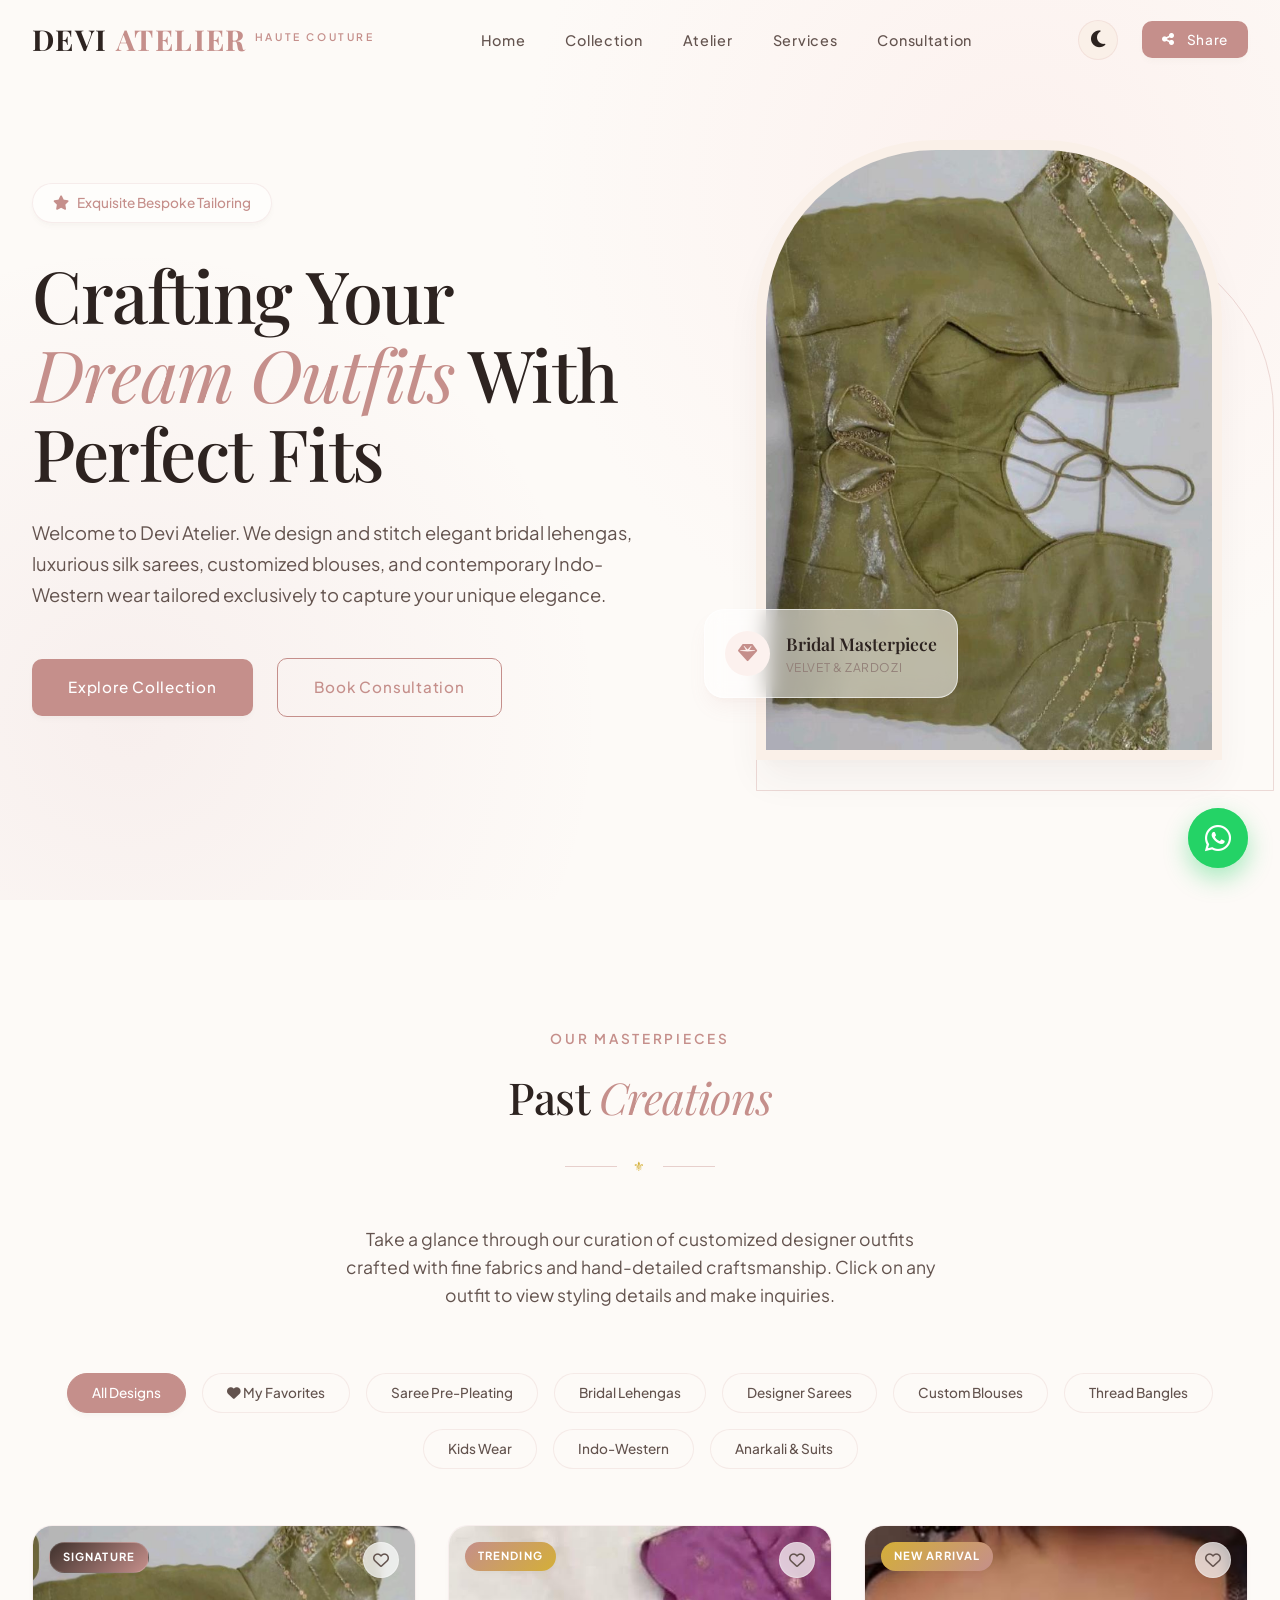
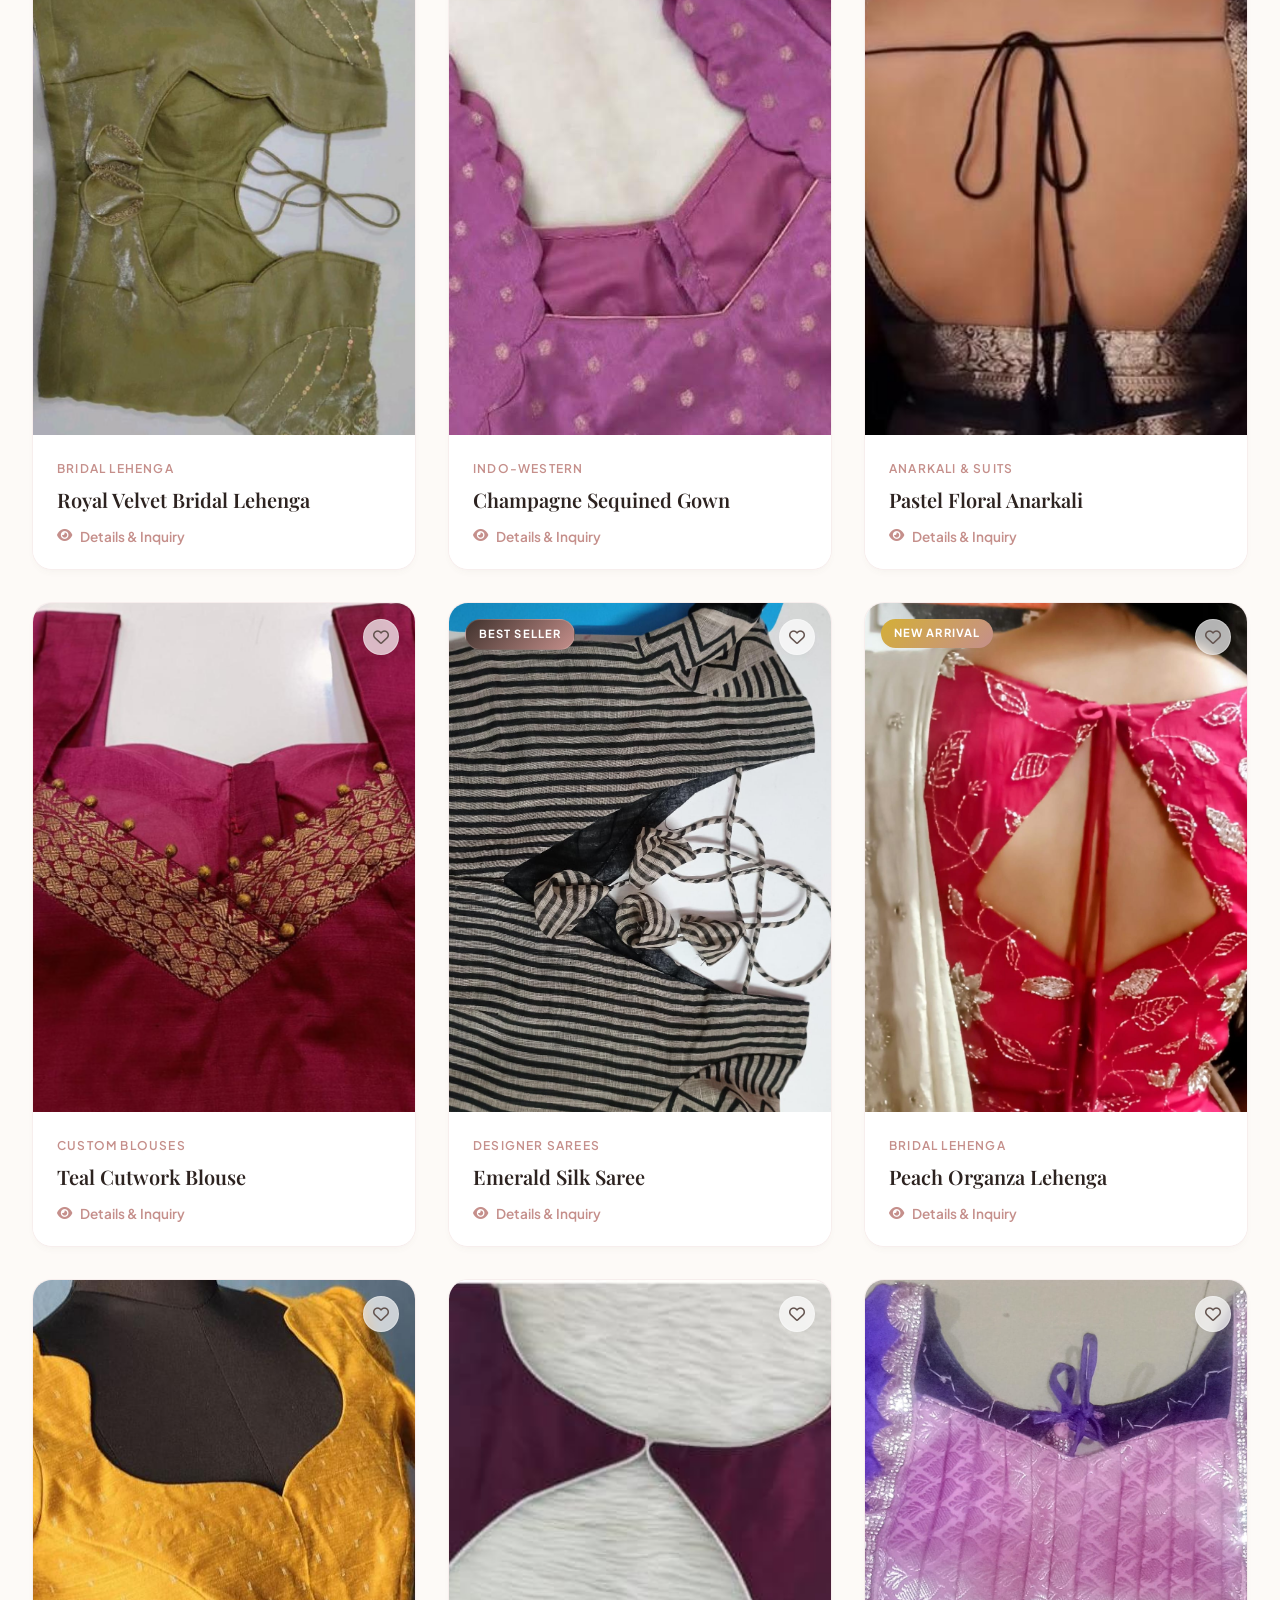
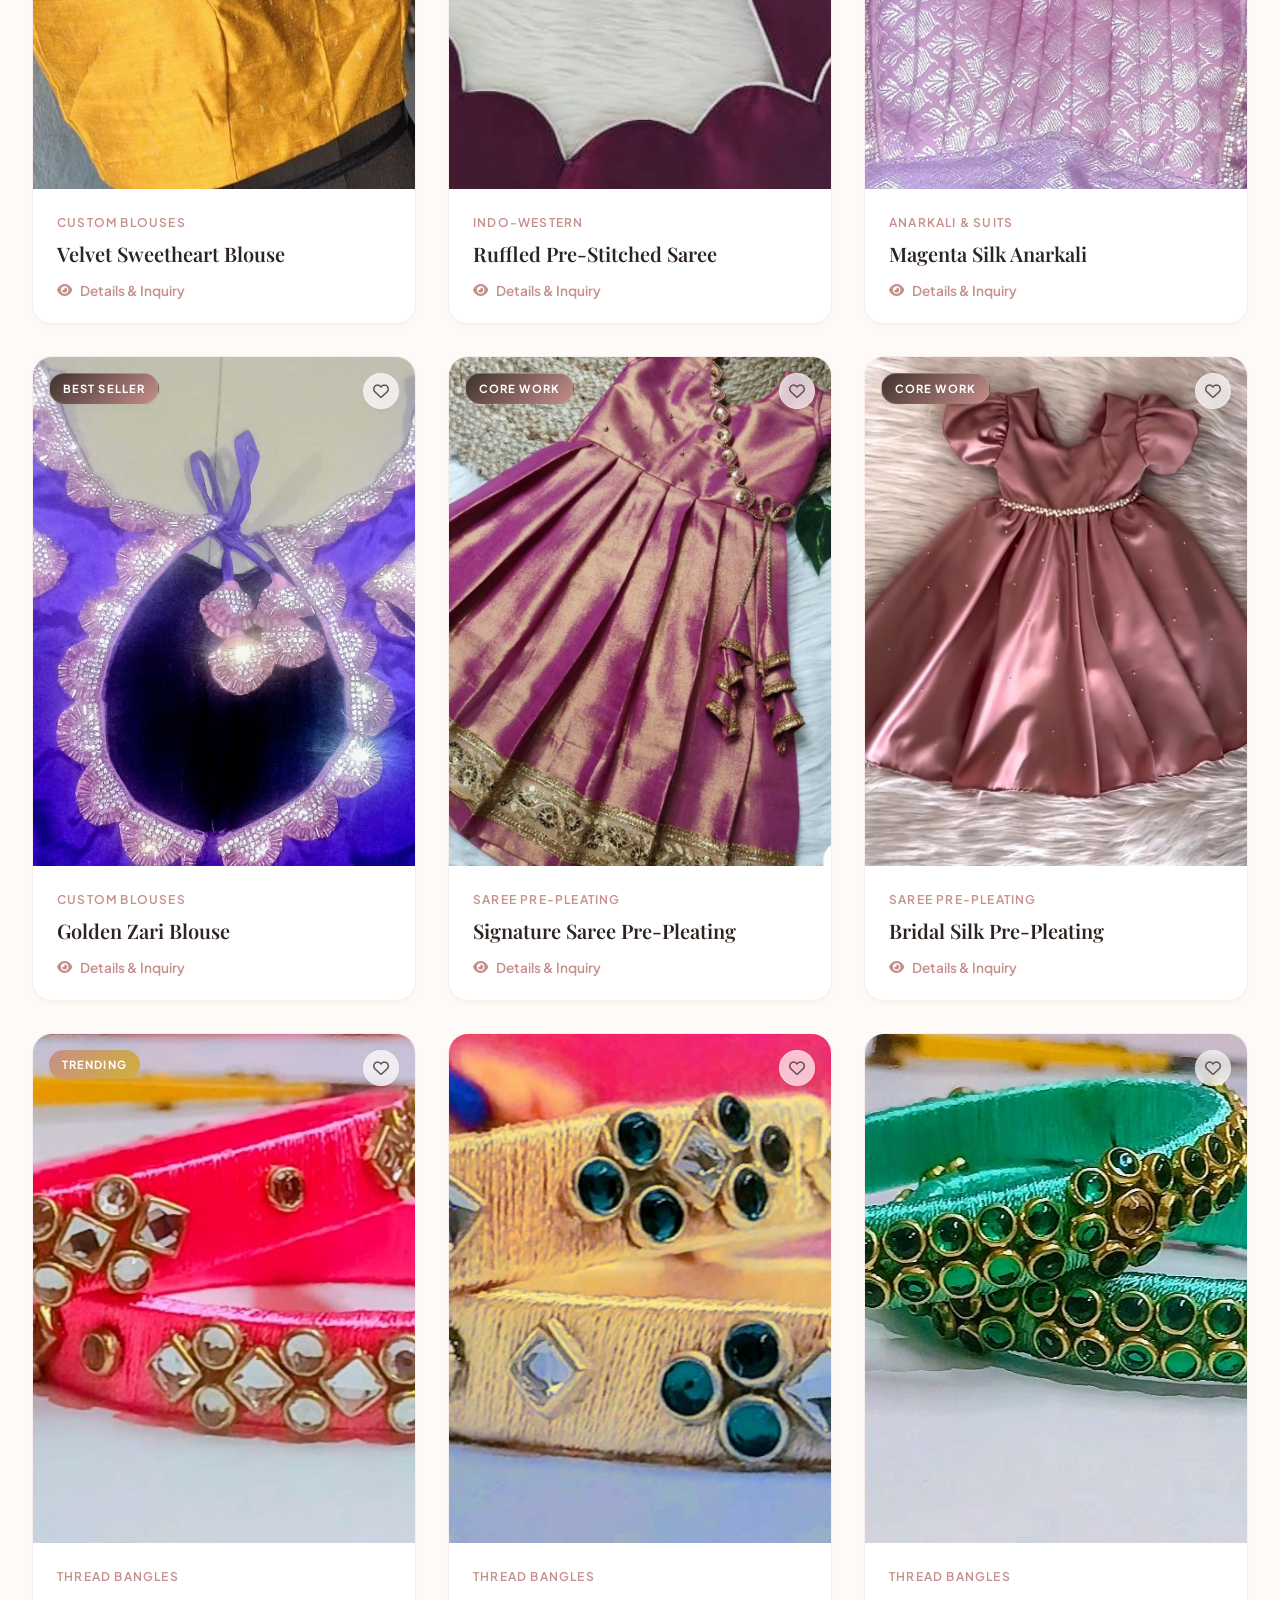
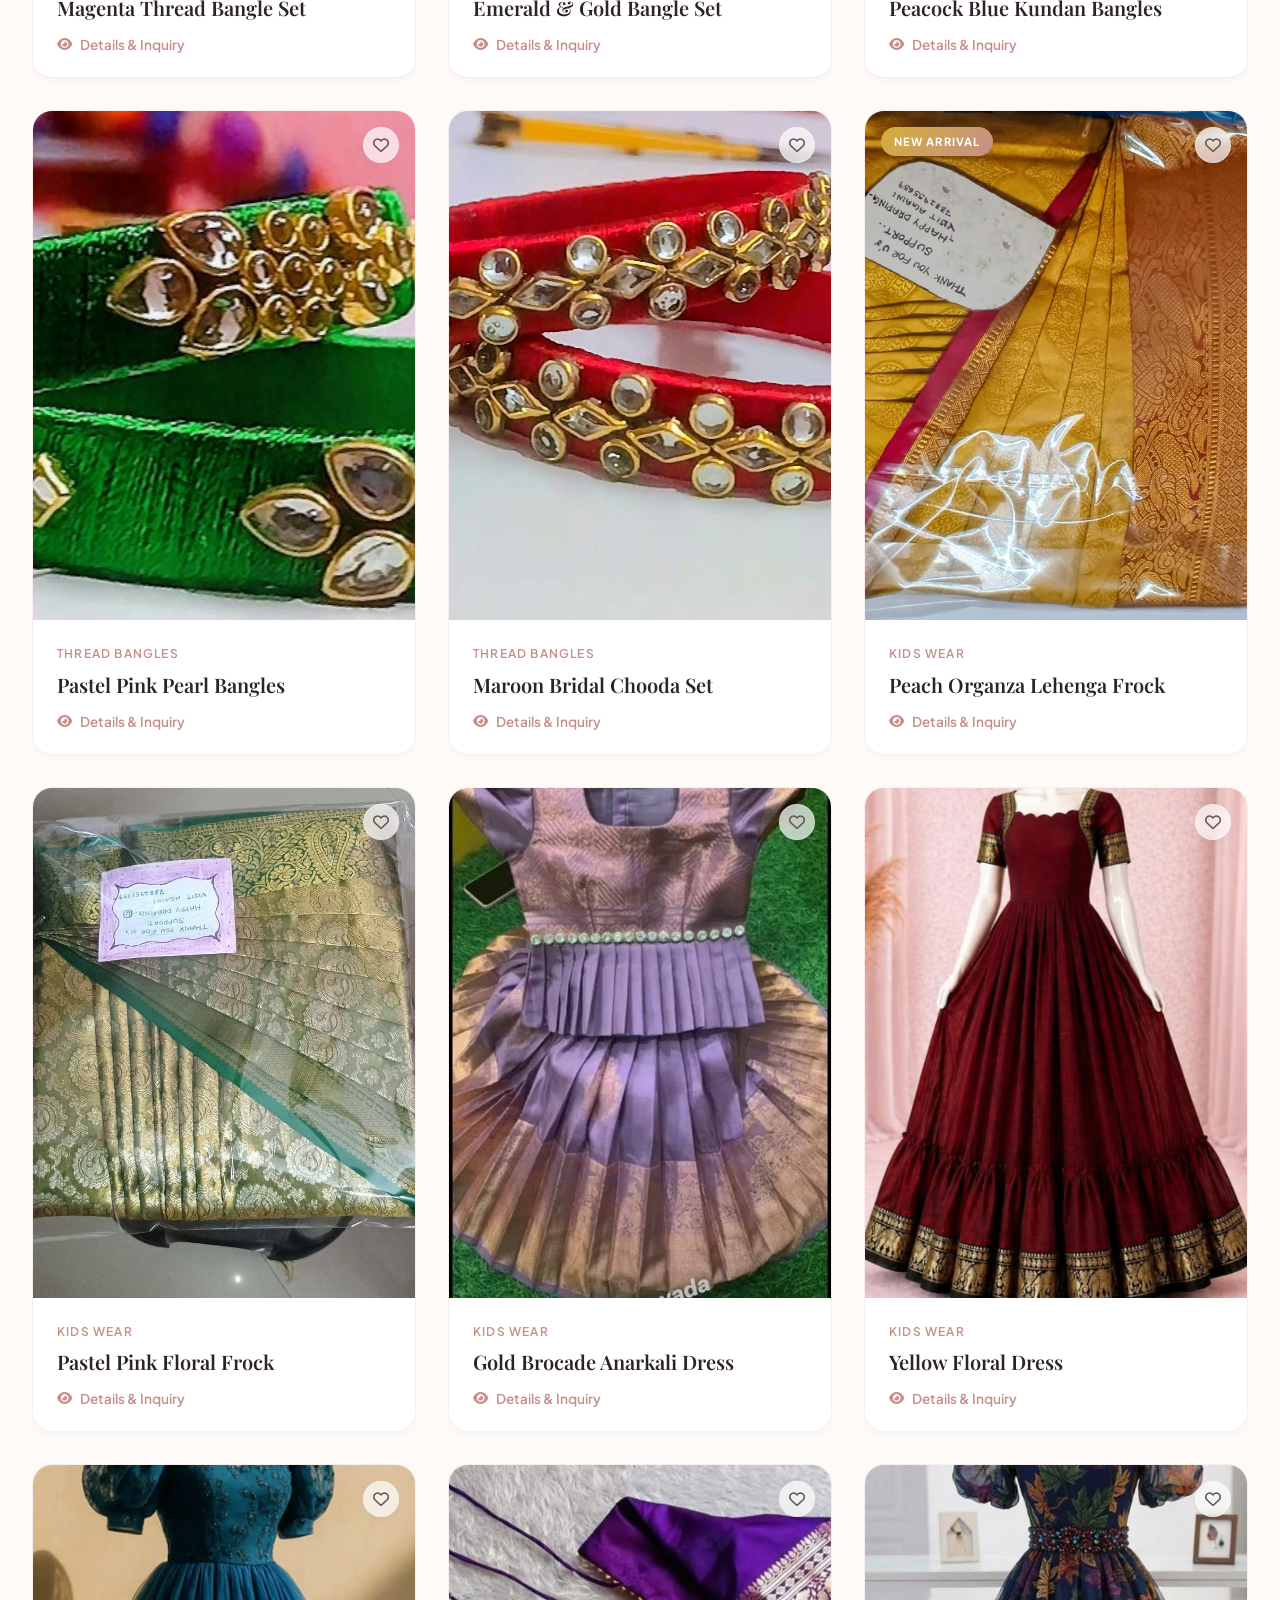
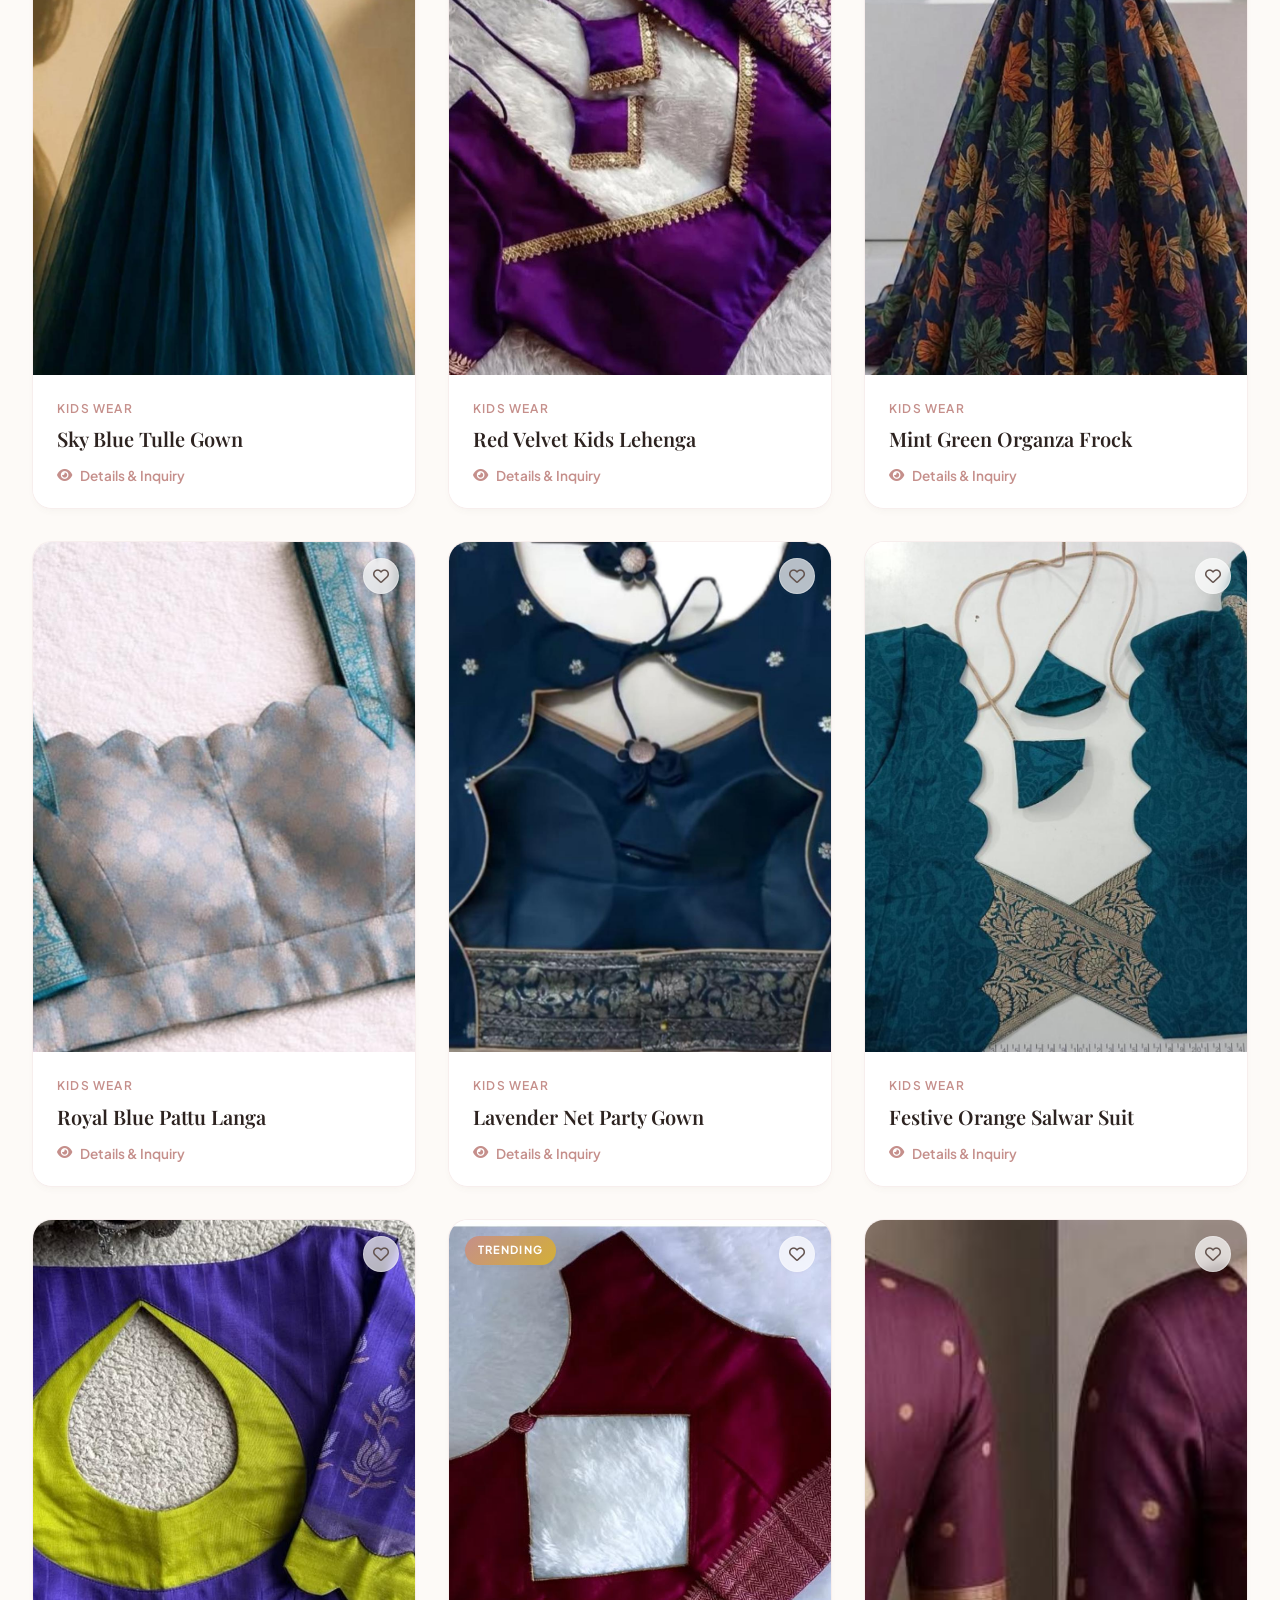
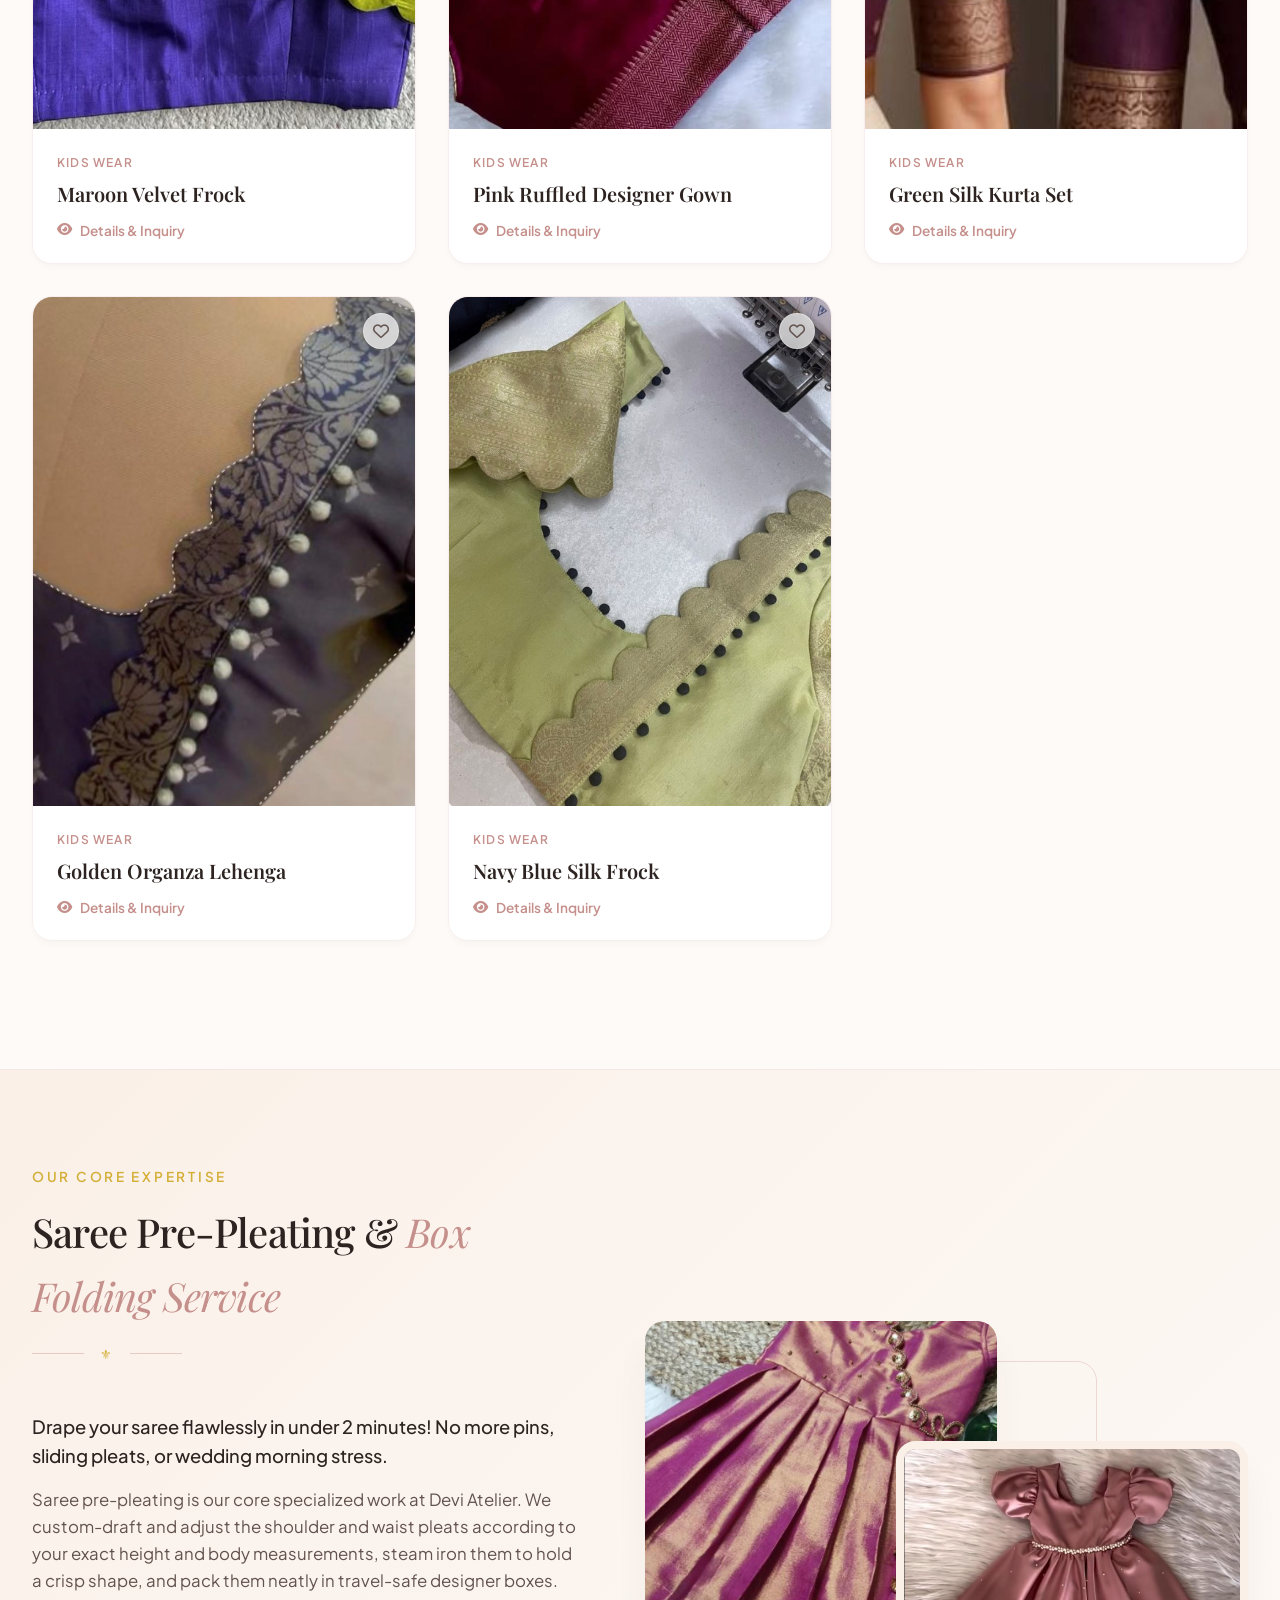
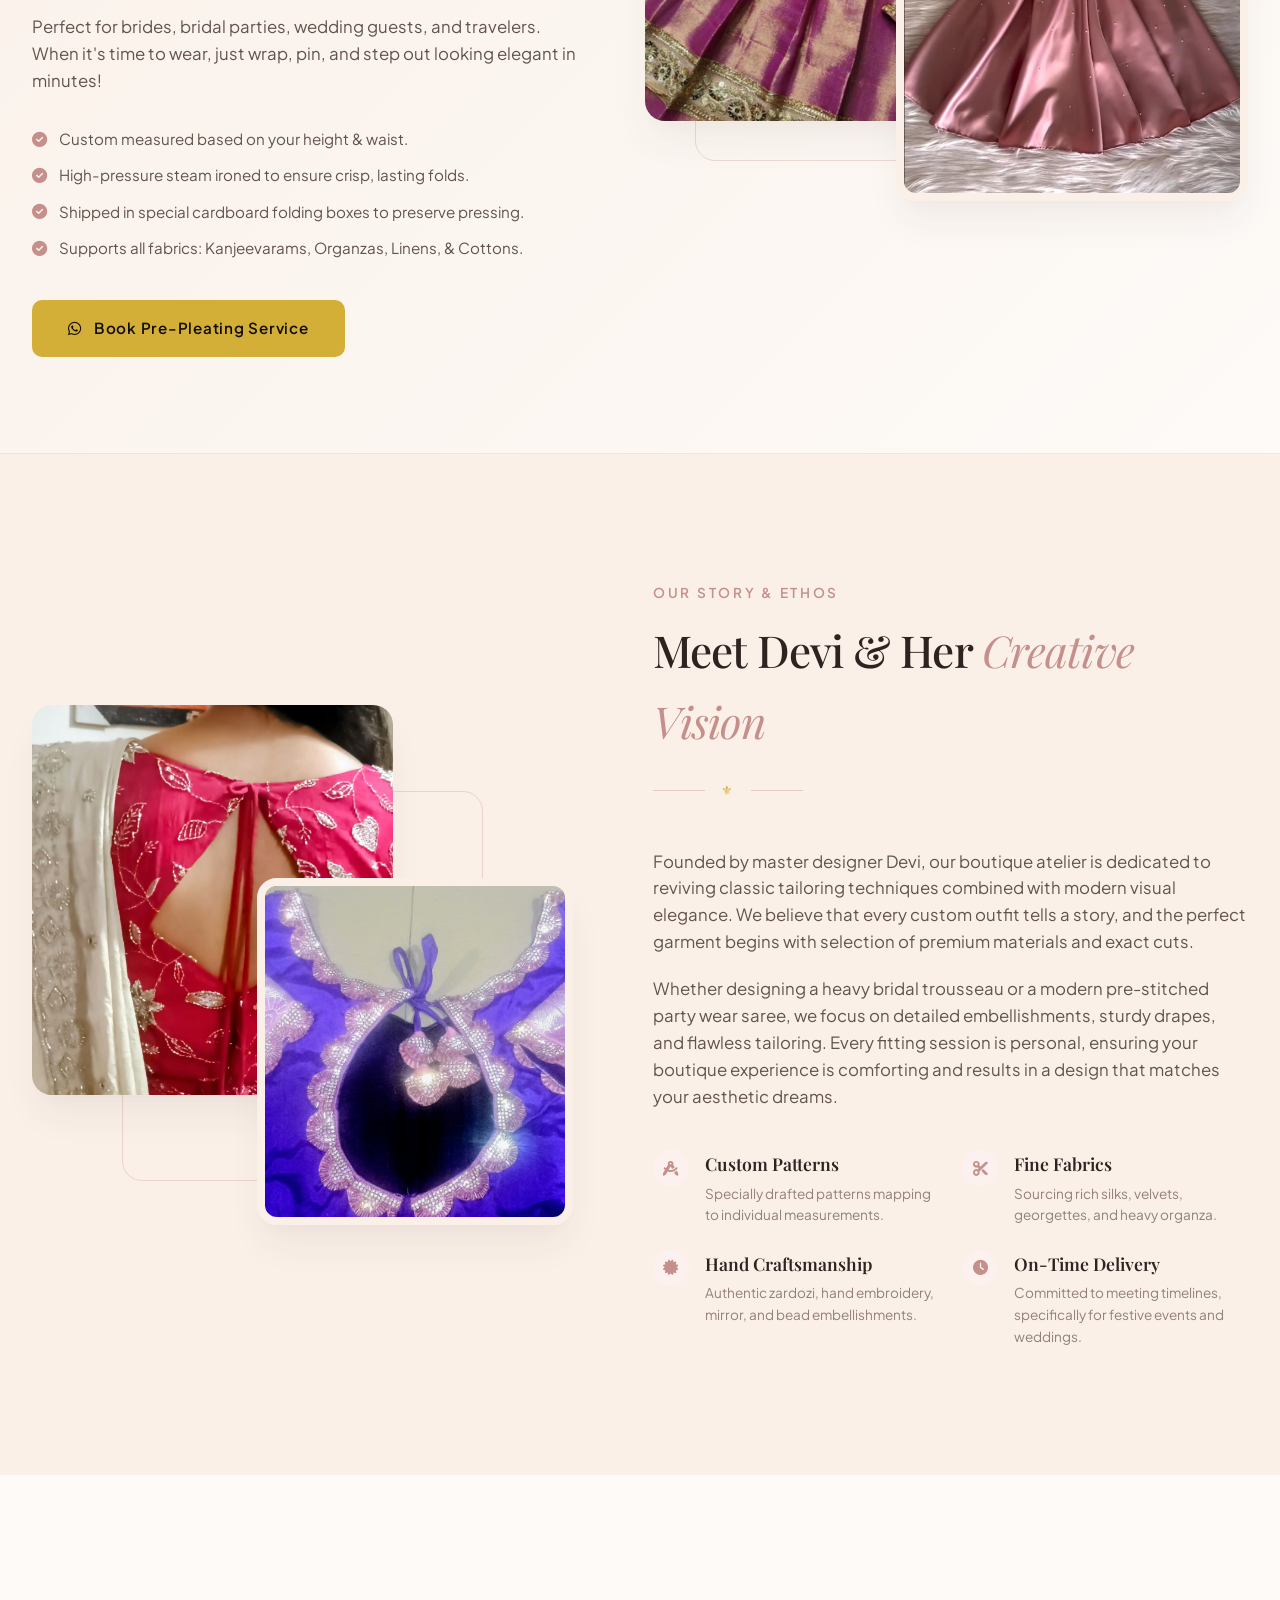
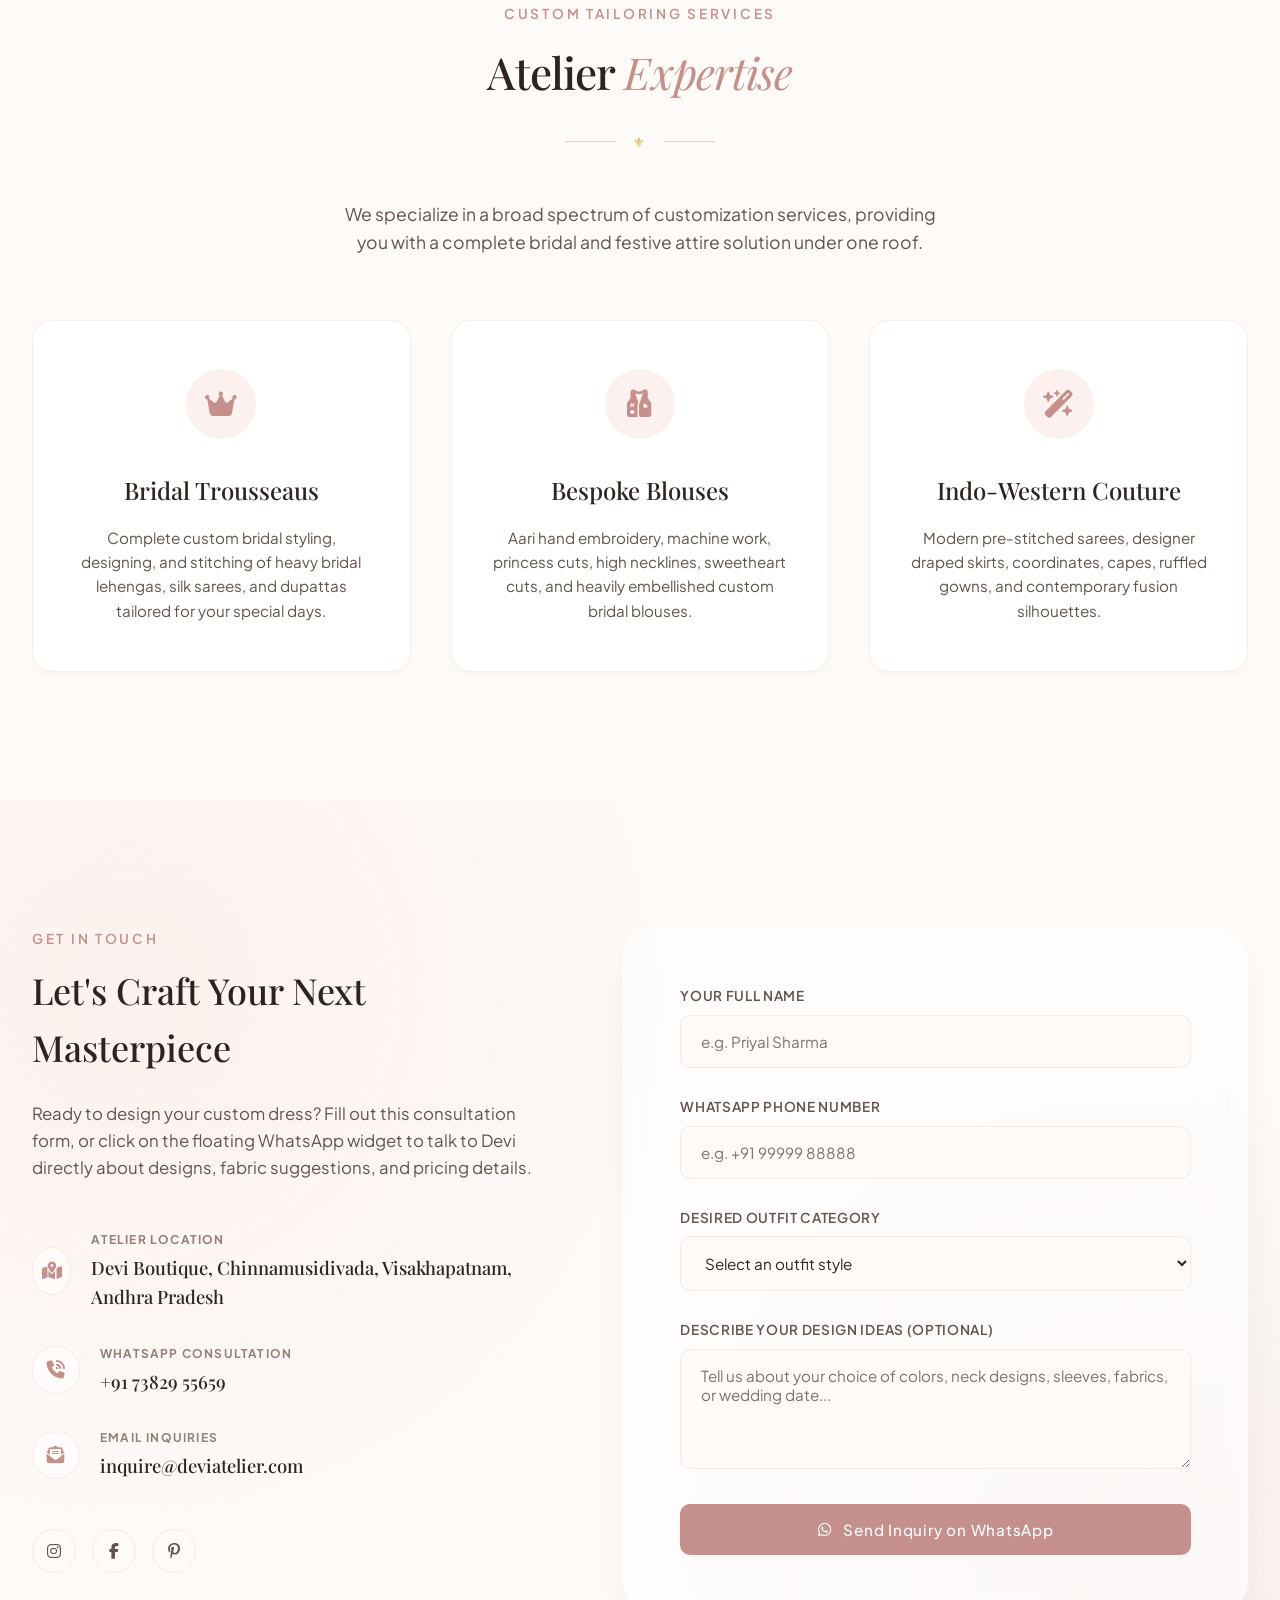
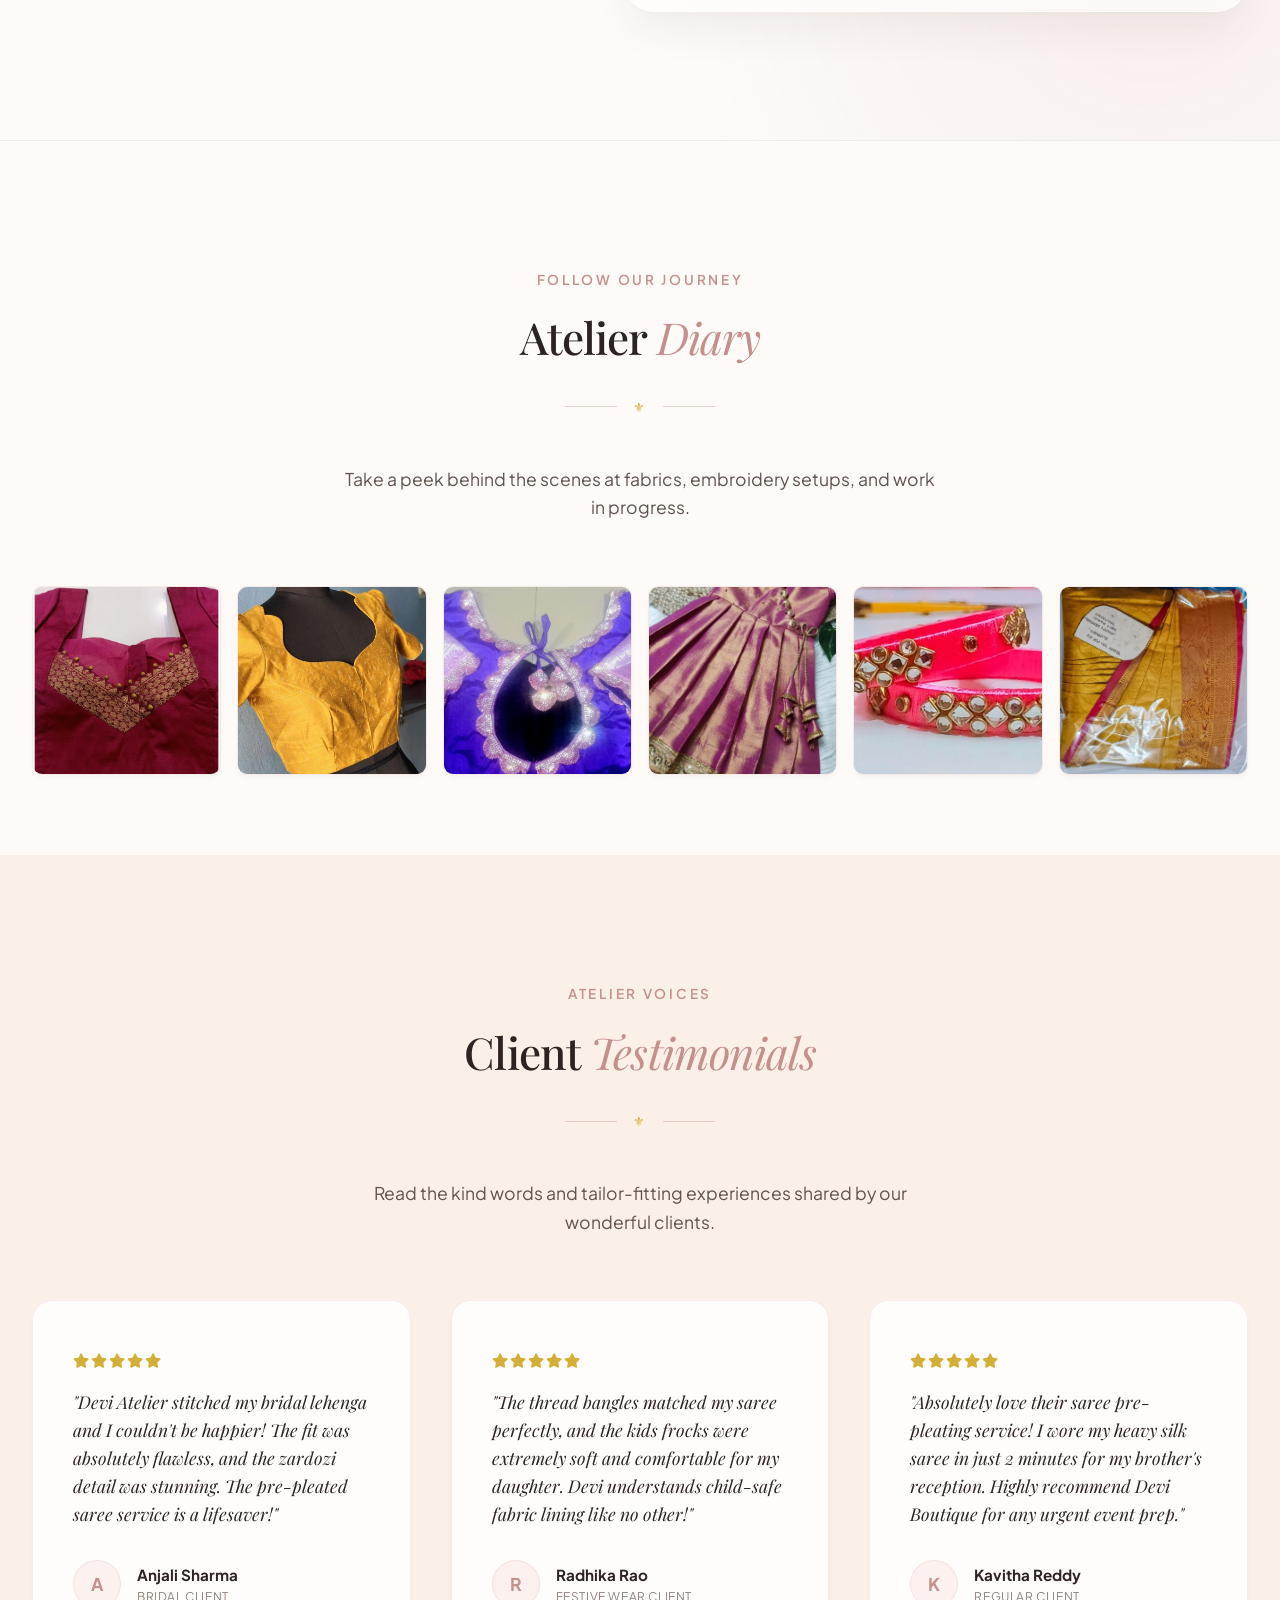
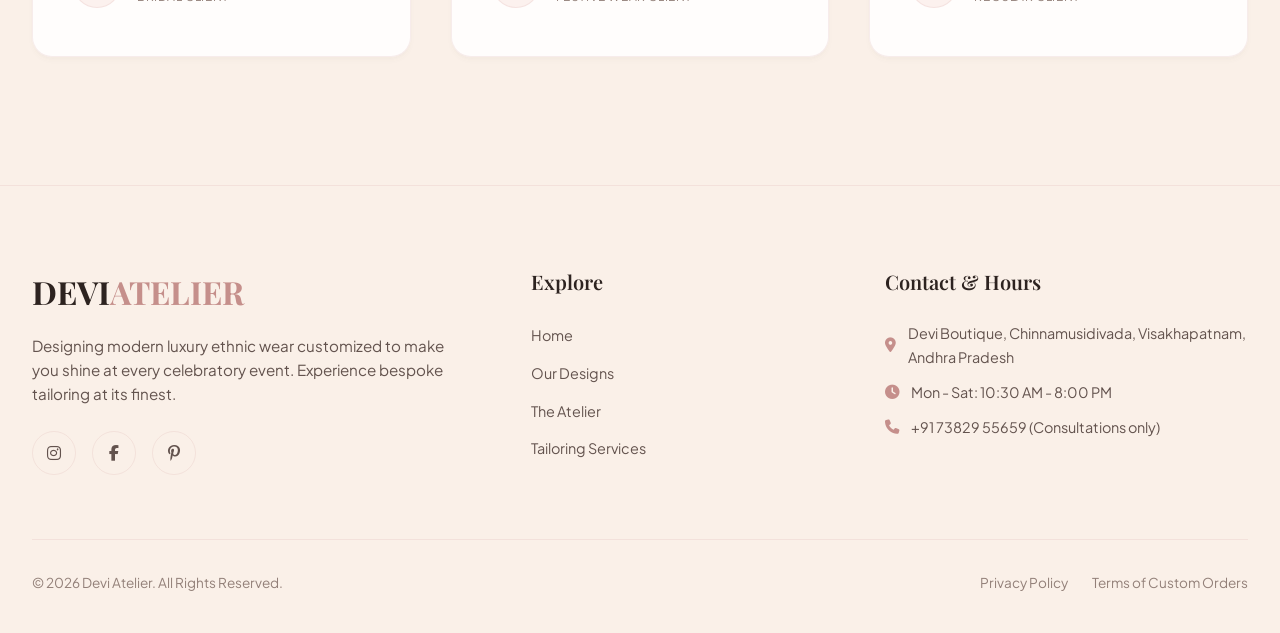
==== commit 186d8296: "Relocate testimonials section to the end of the page and fix hero layout at the top" ====
--- a/index.html
+++ b/index.html
@@ -36,86 +36,6 @@
 
 <body>
 
-
-  <!-- ============================================
-       TESTIMONIALS SECTION
-       ============================================ -->
-  <section class="testimonials reveal" id="testimonials">
-    <div class="container">
-      <span class="section-tag">Atelier Voices</span>
-      <h2 class="section-title">Client <span>Testimonials</span></h2>
-      <div class="luxury-divider"><span>⚜</span></div>
-      <p class="section-desc">
-        Read the kind words and tailor-fitting experiences shared by our wonderful clients.
-      </p>
-      
-      <div class="testimonials-grid">
-        <!-- Testimonial 1 -->
-        <div class="testimonial-card">
-          <div class="testimonial-rating">
-            <i class="fa-solid fa-star"></i>
-            <i class="fa-solid fa-star"></i>
-            <i class="fa-solid fa-star"></i>
-            <i class="fa-solid fa-star"></i>
-            <i class="fa-solid fa-star"></i>
-          </div>
-          <p class="testimonial-quote">
-            "Devi Atelier stitched my bridal lehenga and I couldn't be happier! The fit was absolutely flawless, and the zardozi detail was stunning. The pre-pleated saree service is a lifesaver!"
-          </p>
-          <div class="testimonial-user">
-            <div class="testimonial-avatar">A</div>
-            <div class="testimonial-user-info">
-              <h4>Anjali Sharma</h4>
-              <p>Bridal Client</p>
-            </div>
-          </div>
-        </div>
-
-        <!-- Testimonial 2 -->
-        <div class="testimonial-card">
-          <div class="testimonial-rating">
-            <i class="fa-solid fa-star"></i>
-            <i class="fa-solid fa-star"></i>
-            <i class="fa-solid fa-star"></i>
-            <i class="fa-solid fa-star"></i>
-            <i class="fa-solid fa-star"></i>
-          </div>
-          <p class="testimonial-quote">
-            "The thread bangles matched my saree perfectly, and the kids frocks were extremely soft and comfortable for my daughter. Devi understands child-safe fabric lining like no other!"
-          </p>
-          <div class="testimonial-user">
-            <div class="testimonial-avatar">R</div>
-            <div class="testimonial-user-info">
-              <h4>Radhika Rao</h4>
-              <p>Festive Wear Client</p>
-            </div>
-          </div>
-        </div>
-
-        <!-- Testimonial 3 -->
-        <div class="testimonial-card">
-          <div class="testimonial-rating">
-            <i class="fa-solid fa-star"></i>
-            <i class="fa-solid fa-star"></i>
-            <i class="fa-solid fa-star"></i>
-            <i class="fa-solid fa-star"></i>
-            <i class="fa-solid fa-star"></i>
-          </div>
-          <p class="testimonial-quote">
-            "Absolutely love their saree pre-pleating service! I wore my heavy silk saree in just 2 minutes for my brother's reception. Highly recommend Devi Boutique for any urgent event prep."
-          </p>
-          <div class="testimonial-user">
-            <div class="testimonial-avatar">K</div>
-            <div class="testimonial-user-info">
-              <h4>Kavitha Reddy</h4>
-              <p>Regular Client</p>
-            </div>
-          </div>
-        </div>
-      </div>
-    </div>
-  </section>
-
   <!-- ============================================
        NAVIGATION BAR
        ============================================ -->
@@ -1052,86 +972,6 @@
     </div>
   </section>
 
-
-  <!-- ============================================
-       TESTIMONIALS SECTION
-       ============================================ -->
-  <section class="testimonials reveal" id="testimonials">
-    <div class="container">
-      <span class="section-tag">Atelier Voices</span>
-      <h2 class="section-title">Client <span>Testimonials</span></h2>
-      <div class="luxury-divider"><span>⚜</span></div>
-      <p class="section-desc">
-        Read the kind words and tailor-fitting experiences shared by our wonderful clients.
-      </p>
-      
-      <div class="testimonials-grid">
-        <!-- Testimonial 1 -->
-        <div class="testimonial-card">
-          <div class="testimonial-rating">
-            <i class="fa-solid fa-star"></i>
-            <i class="fa-solid fa-star"></i>
-            <i class="fa-solid fa-star"></i>
-            <i class="fa-solid fa-star"></i>
-            <i class="fa-solid fa-star"></i>
-          </div>
-          <p class="testimonial-quote">
-            "Devi Atelier stitched my bridal lehenga and I couldn't be happier! The fit was absolutely flawless, and the zardozi detail was stunning. The pre-pleated saree service is a lifesaver!"
-          </p>
-          <div class="testimonial-user">
-            <div class="testimonial-avatar">A</div>
-            <div class="testimonial-user-info">
-              <h4>Anjali Sharma</h4>
-              <p>Bridal Client</p>
-            </div>
-          </div>
-        </div>
-
-        <!-- Testimonial 2 -->
-        <div class="testimonial-card">
-          <div class="testimonial-rating">
-            <i class="fa-solid fa-star"></i>
-            <i class="fa-solid fa-star"></i>
-            <i class="fa-solid fa-star"></i>
-            <i class="fa-solid fa-star"></i>
-            <i class="fa-solid fa-star"></i>
-          </div>
-          <p class="testimonial-quote">
-            "The thread bangles matched my saree perfectly, and the kids frocks were extremely soft and comfortable for my daughter. Devi understands child-safe fabric lining like no other!"
-          </p>
-          <div class="testimonial-user">
-            <div class="testimonial-avatar">R</div>
-            <div class="testimonial-user-info">
-              <h4>Radhika Rao</h4>
-              <p>Festive Wear Client</p>
-            </div>
-          </div>
-        </div>
-
-        <!-- Testimonial 3 -->
-        <div class="testimonial-card">
-          <div class="testimonial-rating">
-            <i class="fa-solid fa-star"></i>
-            <i class="fa-solid fa-star"></i>
-            <i class="fa-solid fa-star"></i>
-            <i class="fa-solid fa-star"></i>
-            <i class="fa-solid fa-star"></i>
-          </div>
-          <p class="testimonial-quote">
-            "Absolutely love their saree pre-pleating service! I wore my heavy silk saree in just 2 minutes for my brother's reception. Highly recommend Devi Boutique for any urgent event prep."
-          </p>
-          <div class="testimonial-user">
-            <div class="testimonial-avatar">K</div>
-            <div class="testimonial-user-info">
-              <h4>Kavitha Reddy</h4>
-              <p>Regular Client</p>
-            </div>
-          </div>
-        </div>
-      </div>
-    </div>
-  </section>
-
   <!-- ============================================
        CONTACT & BOOKING SECTION
        ============================================ -->
@@ -1348,6 +1188,87 @@
     </div>
   </section>
 
+
+  <!-- ============================================
+       TESTIMONIALS SECTION
+       ============================================ -->
+  <section class="testimonials reveal" id="testimonials">
+    <div class="container">
+      <span class="section-tag">Atelier Voices</span>
+      <h2 class="section-title">Client <span>Testimonials</span></h2>
+      <div class="luxury-divider"><span>⚜</span></div>
+      <p class="section-desc">
+        Read the kind words and tailor-fitting experiences shared by our wonderful clients.
+      </p>
+      
+      <div class="testimonials-grid">
+        <!-- Testimonial 1 -->
+        <div class="testimonial-card">
+          <div class="testimonial-rating">
+            <i class="fa-solid fa-star"></i>
+            <i class="fa-solid fa-star"></i>
+            <i class="fa-solid fa-star"></i>
+            <i class="fa-solid fa-star"></i>
+            <i class="fa-solid fa-star"></i>
+          </div>
+          <p class="testimonial-quote">
+            "Devi Atelier stitched my bridal lehenga and I couldn't be happier! The fit was absolutely flawless, and the zardozi detail was stunning. The pre-pleated saree service is a lifesaver!"
+          </p>
+          <div class="testimonial-user">
+            <div class="testimonial-avatar">A</div>
+            <div class="testimonial-user-info">
+              <h4>Anjali Sharma</h4>
+              <p>Bridal Client</p>
+            </div>
+          </div>
+        </div>
+
+        <!-- Testimonial 2 -->
+        <div class="testimonial-card">
+          <div class="testimonial-rating">
+            <i class="fa-solid fa-star"></i>
+            <i class="fa-solid fa-star"></i>
+            <i class="fa-solid fa-star"></i>
+            <i class="fa-solid fa-star"></i>
+            <i class="fa-solid fa-star"></i>
+          </div>
+          <p class="testimonial-quote">
+            "The thread bangles matched my saree perfectly, and the kids frocks were extremely soft and comfortable for my daughter. Devi understands child-safe fabric lining like no other!"
+          </p>
+          <div class="testimonial-user">
+            <div class="testimonial-avatar">R</div>
+            <div class="testimonial-user-info">
+              <h4>Radhika Rao</h4>
+              <p>Festive Wear Client</p>
+            </div>
+          </div>
+        </div>
+
+        <!-- Testimonial 3 -->
+        <div class="testimonial-card">
+          <div class="testimonial-rating">
+            <i class="fa-solid fa-star"></i>
+            <i class="fa-solid fa-star"></i>
+            <i class="fa-solid fa-star"></i>
+            <i class="fa-solid fa-star"></i>
+            <i class="fa-solid fa-star"></i>
+          </div>
+          <p class="testimonial-quote">
+            "Absolutely love their saree pre-pleating service! I wore my heavy silk saree in just 2 minutes for my brother's reception. Highly recommend Devi Boutique for any urgent event prep."
+          </p>
+          <div class="testimonial-user">
+            <div class="testimonial-avatar">K</div>
+            <div class="testimonial-user-info">
+              <h4>Kavitha Reddy</h4>
+              <p>Regular Client</p>
+            </div>
+          </div>
+        </div>
+      </div>
+    </div>
+  </section>
+
+
   <!-- ============================================
        FOOTER
        ============================================ -->
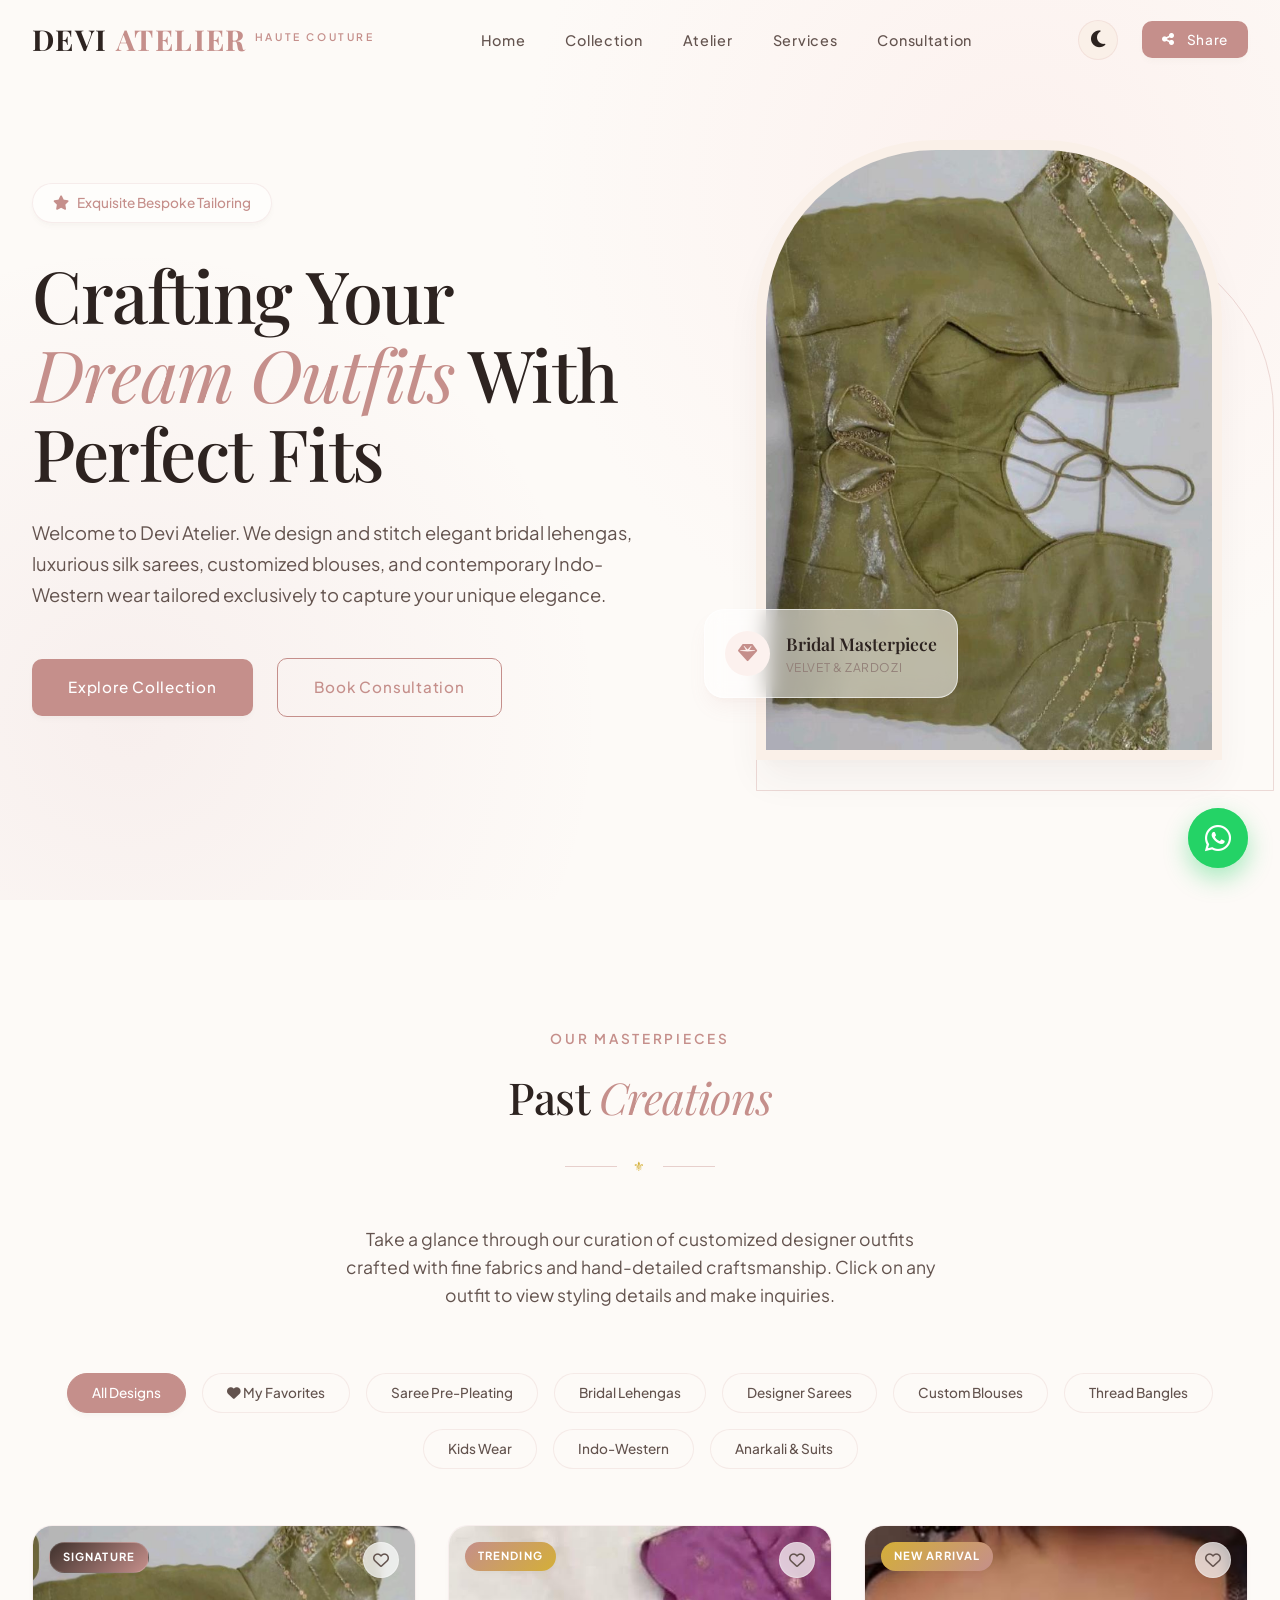
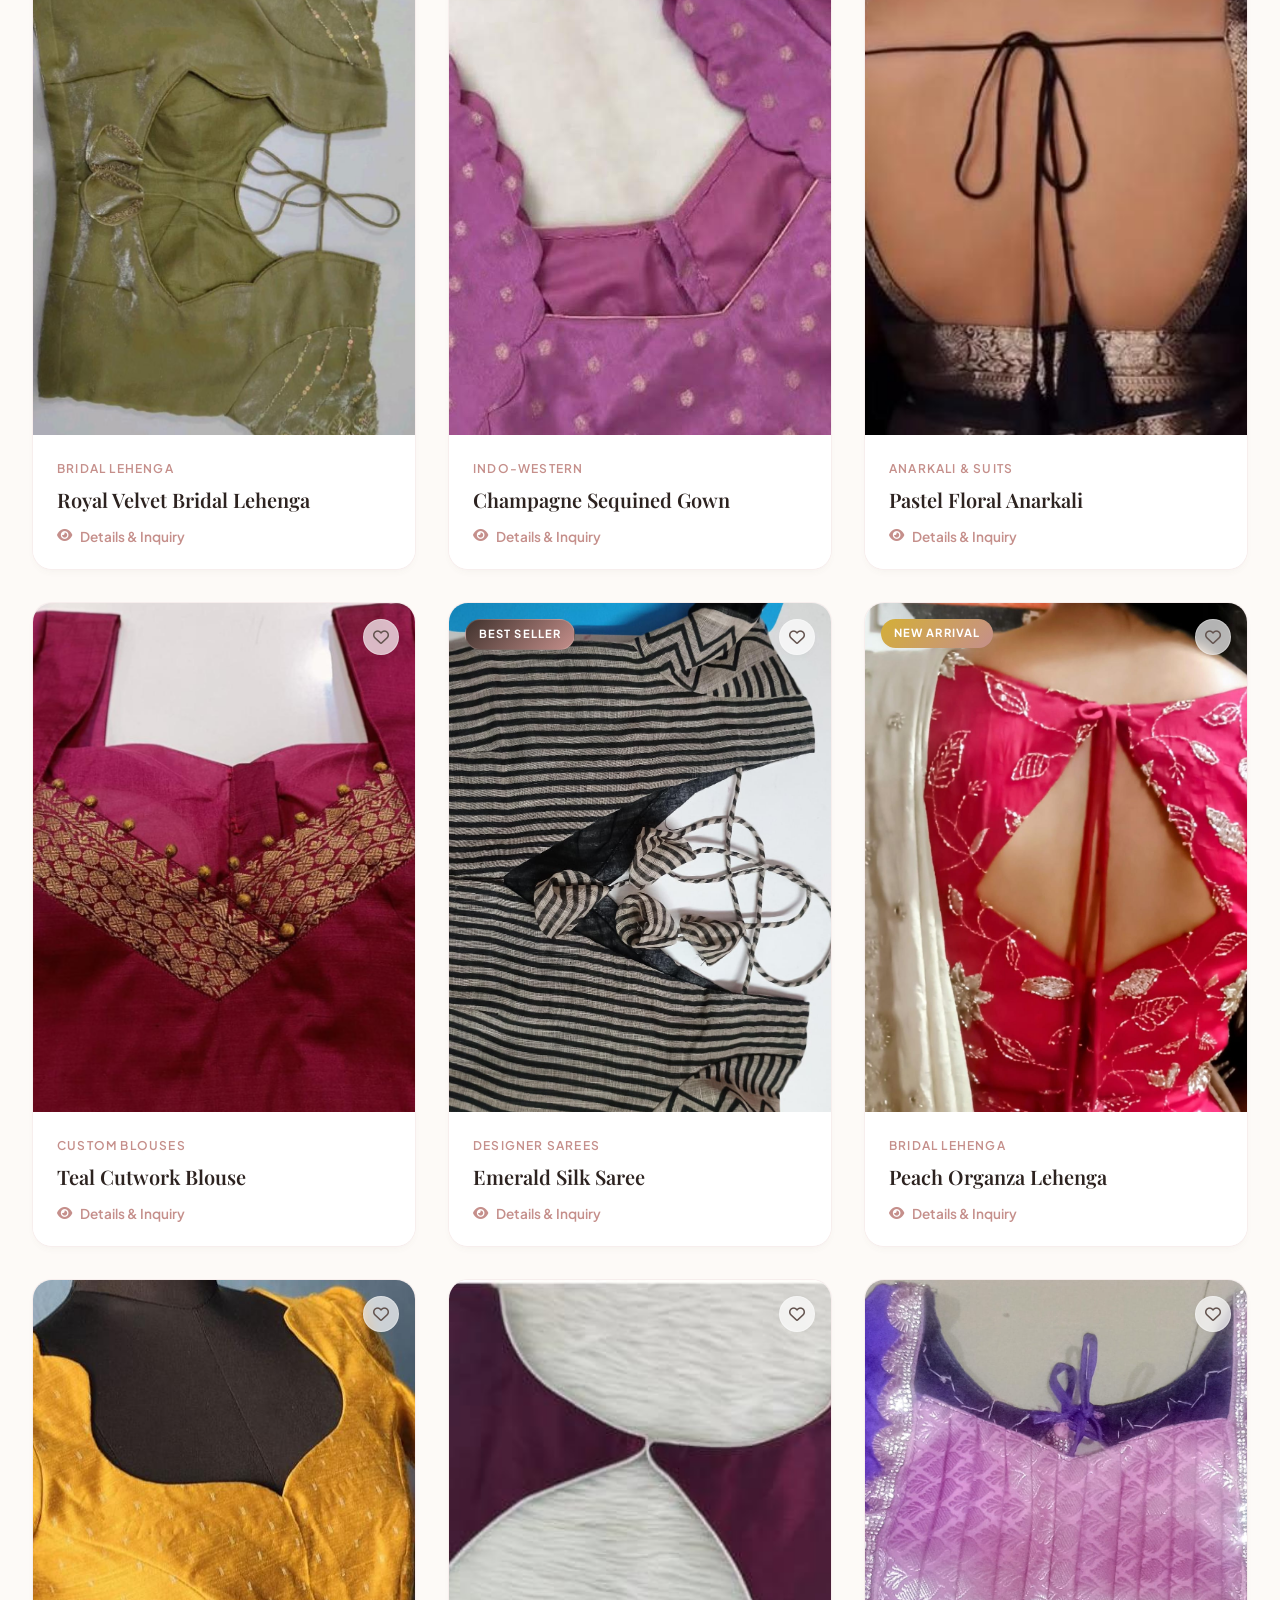
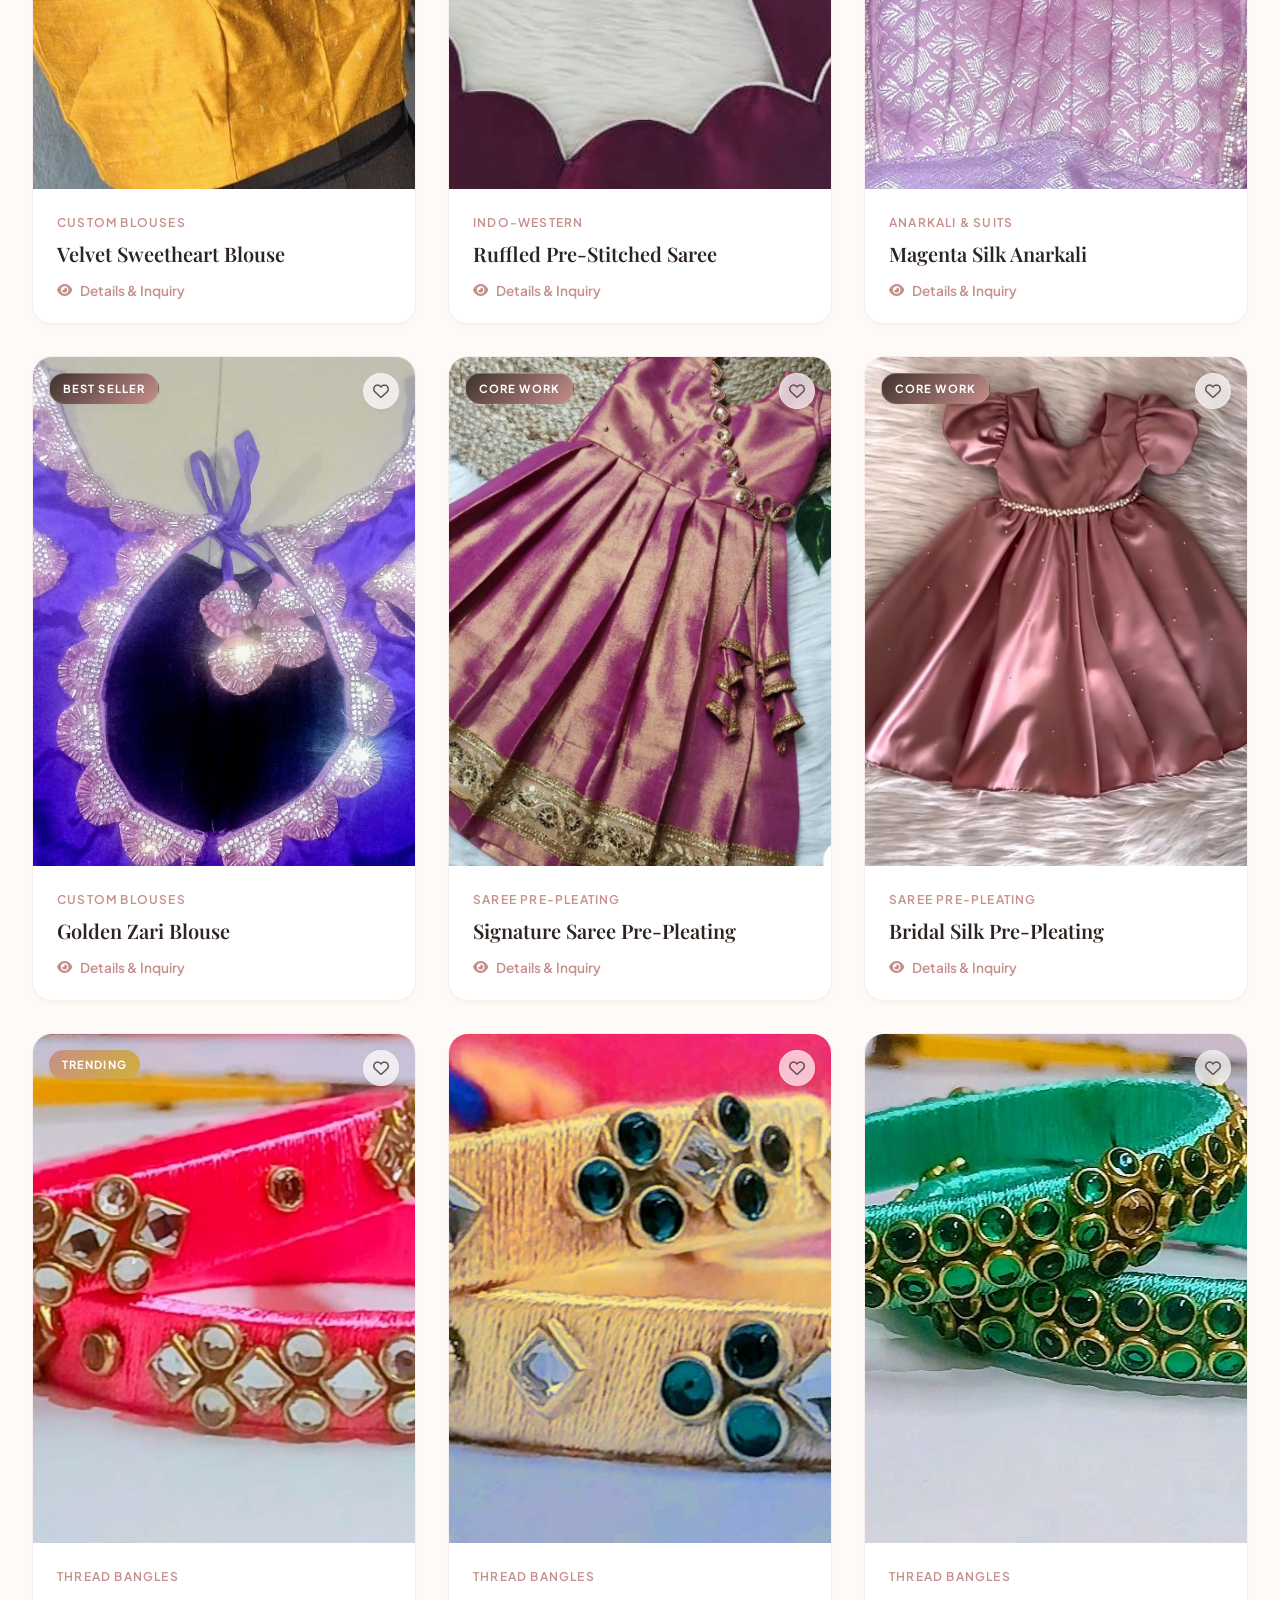
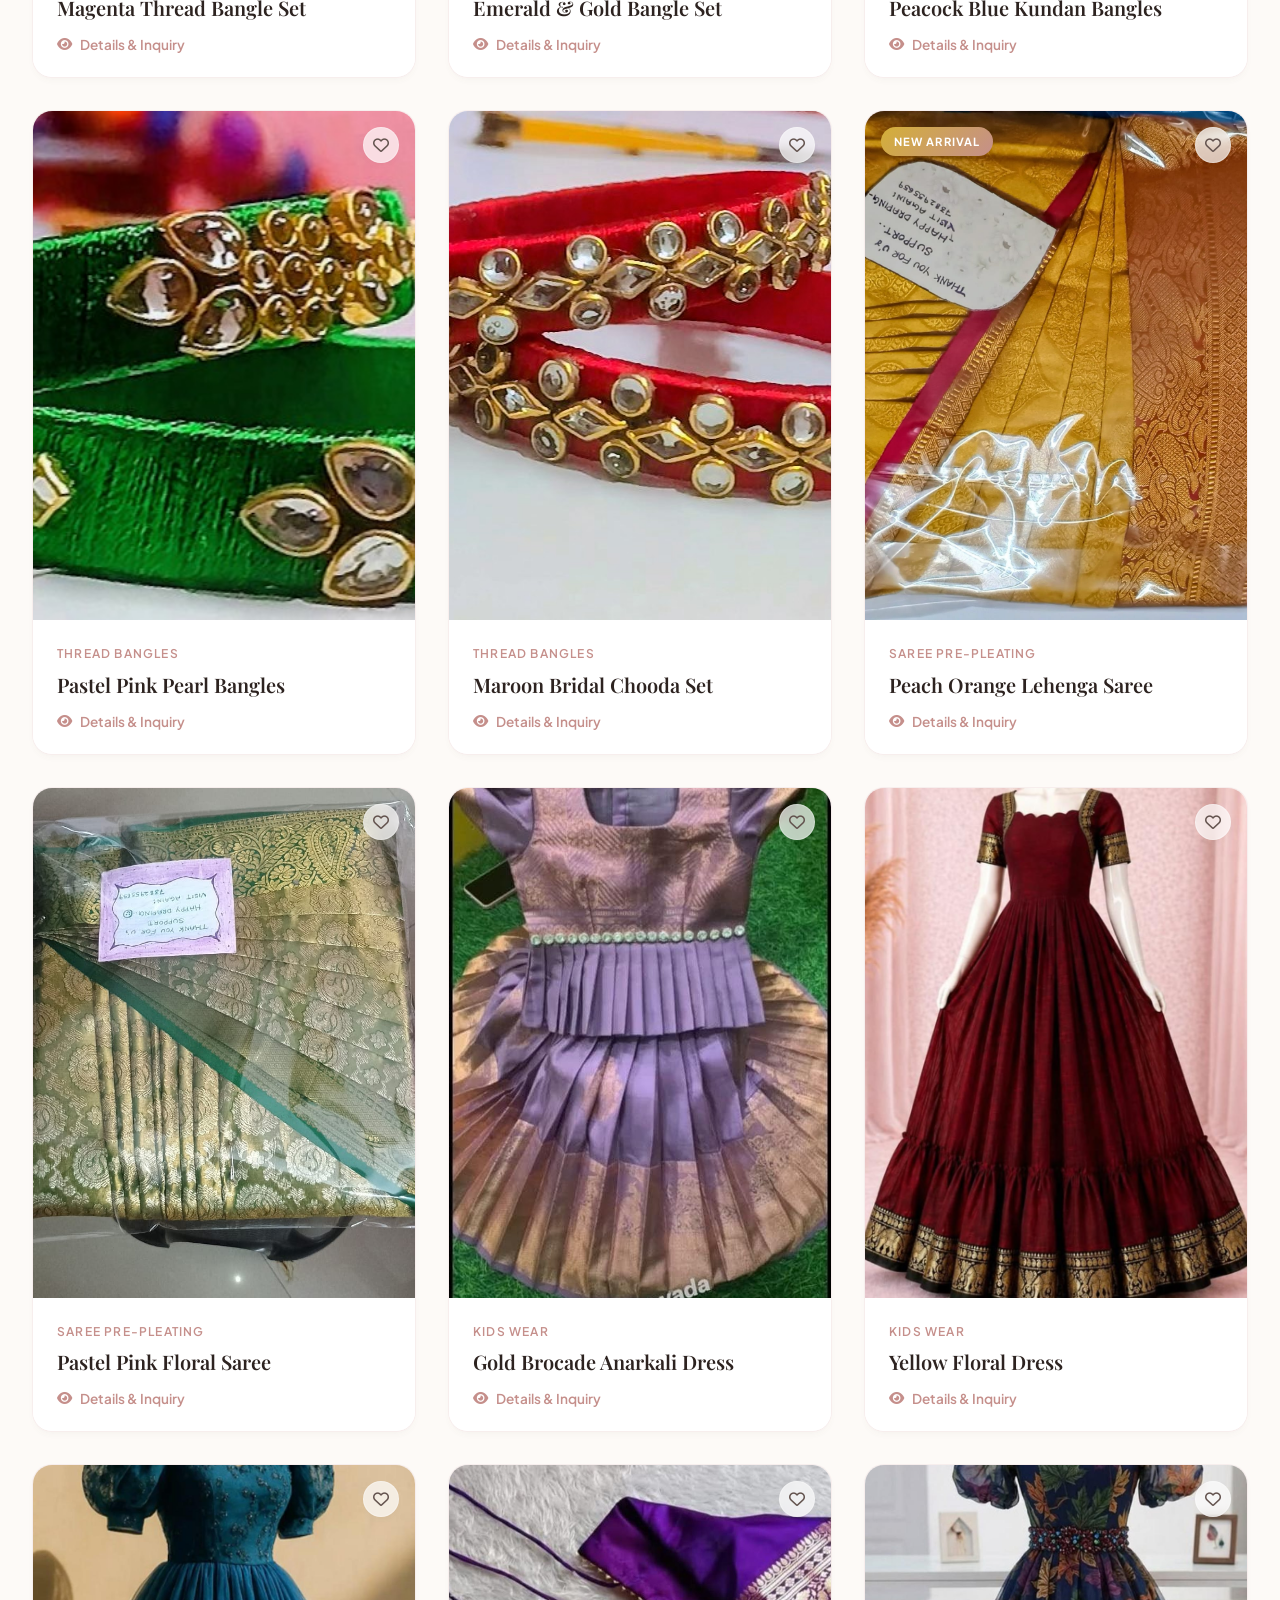
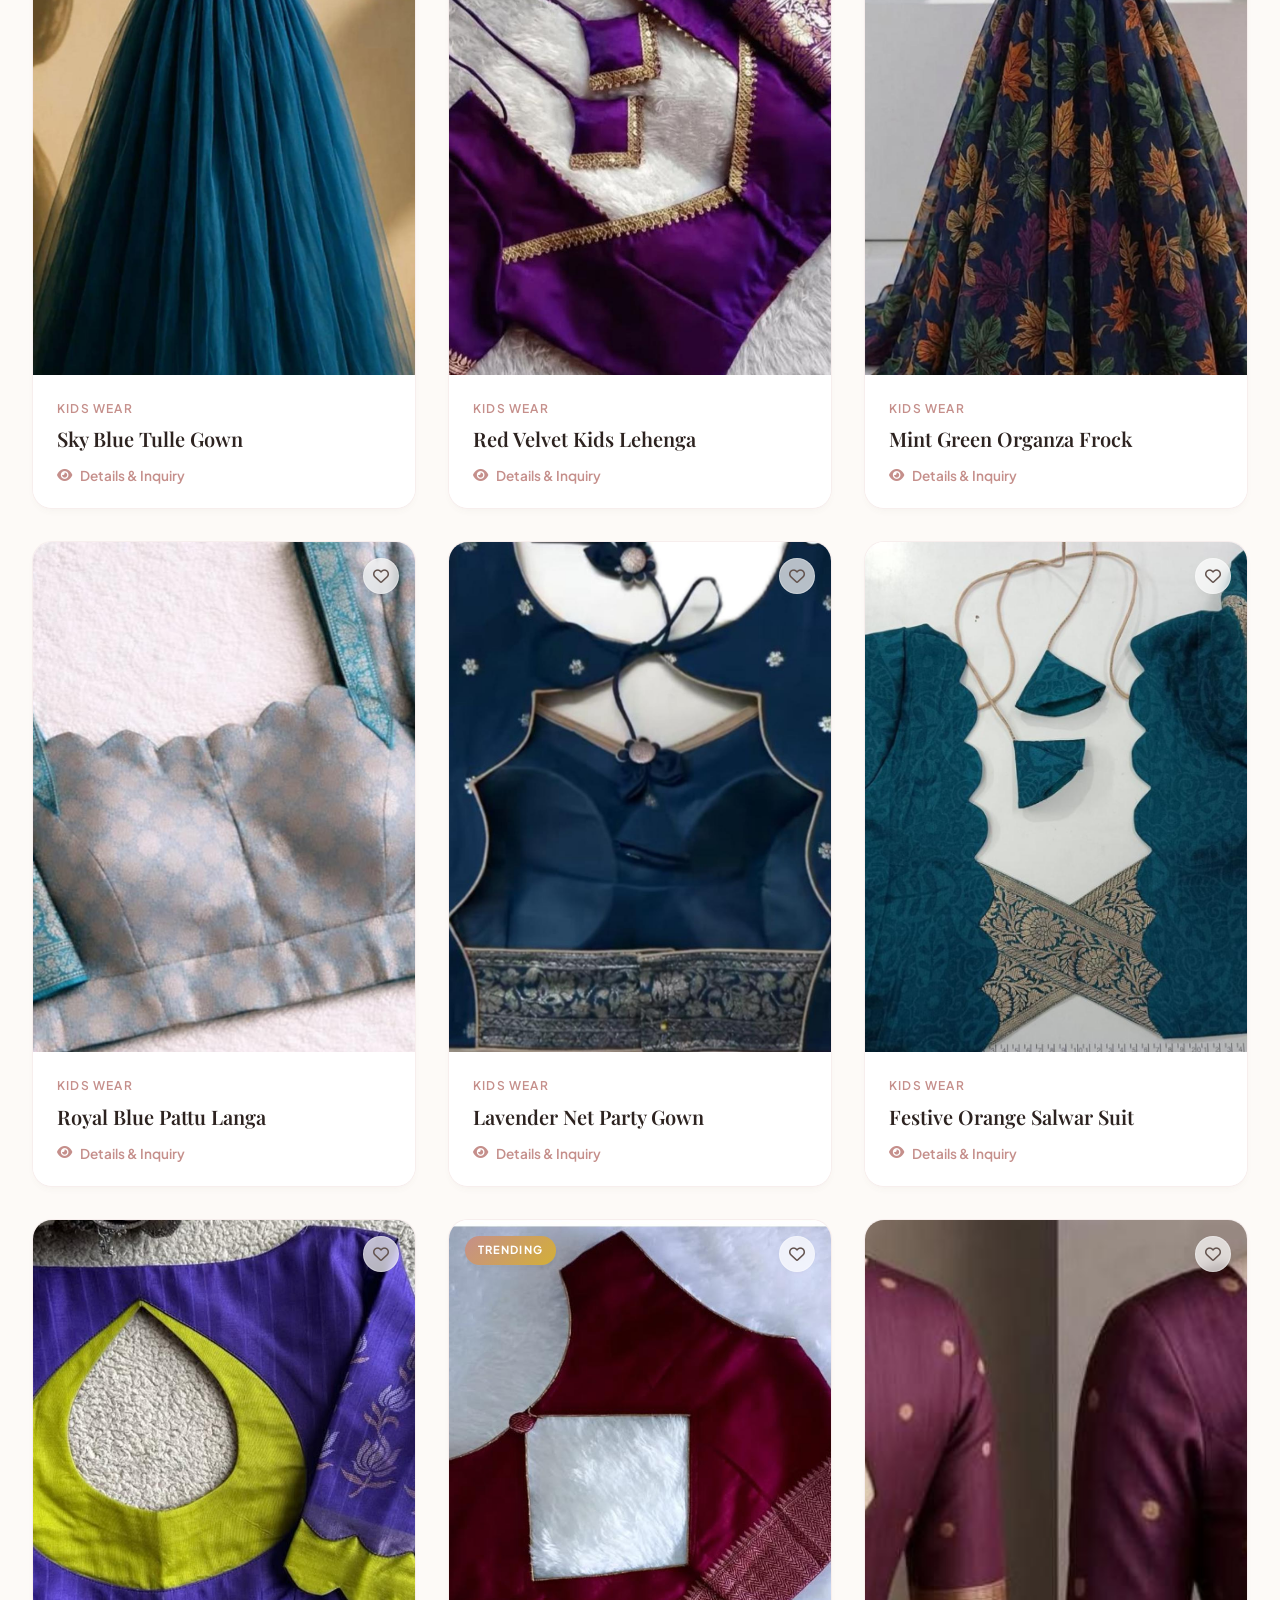
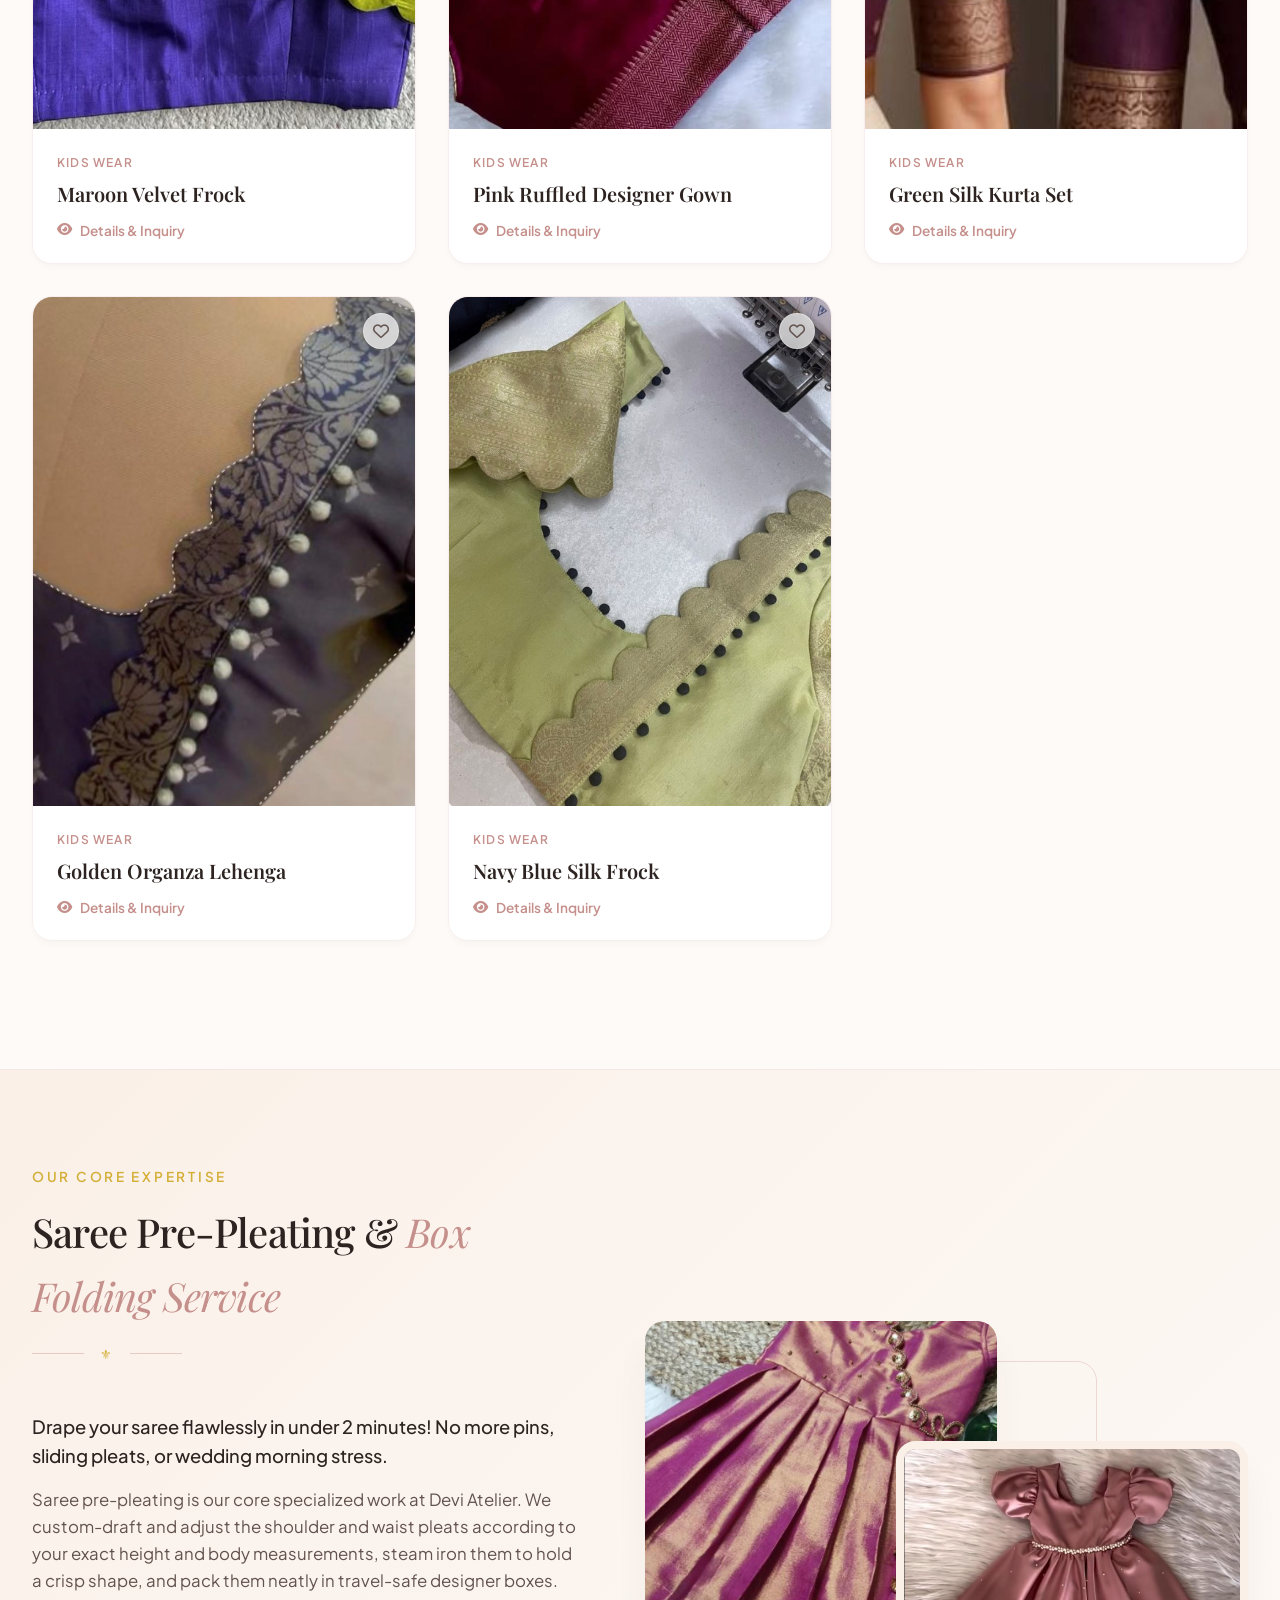
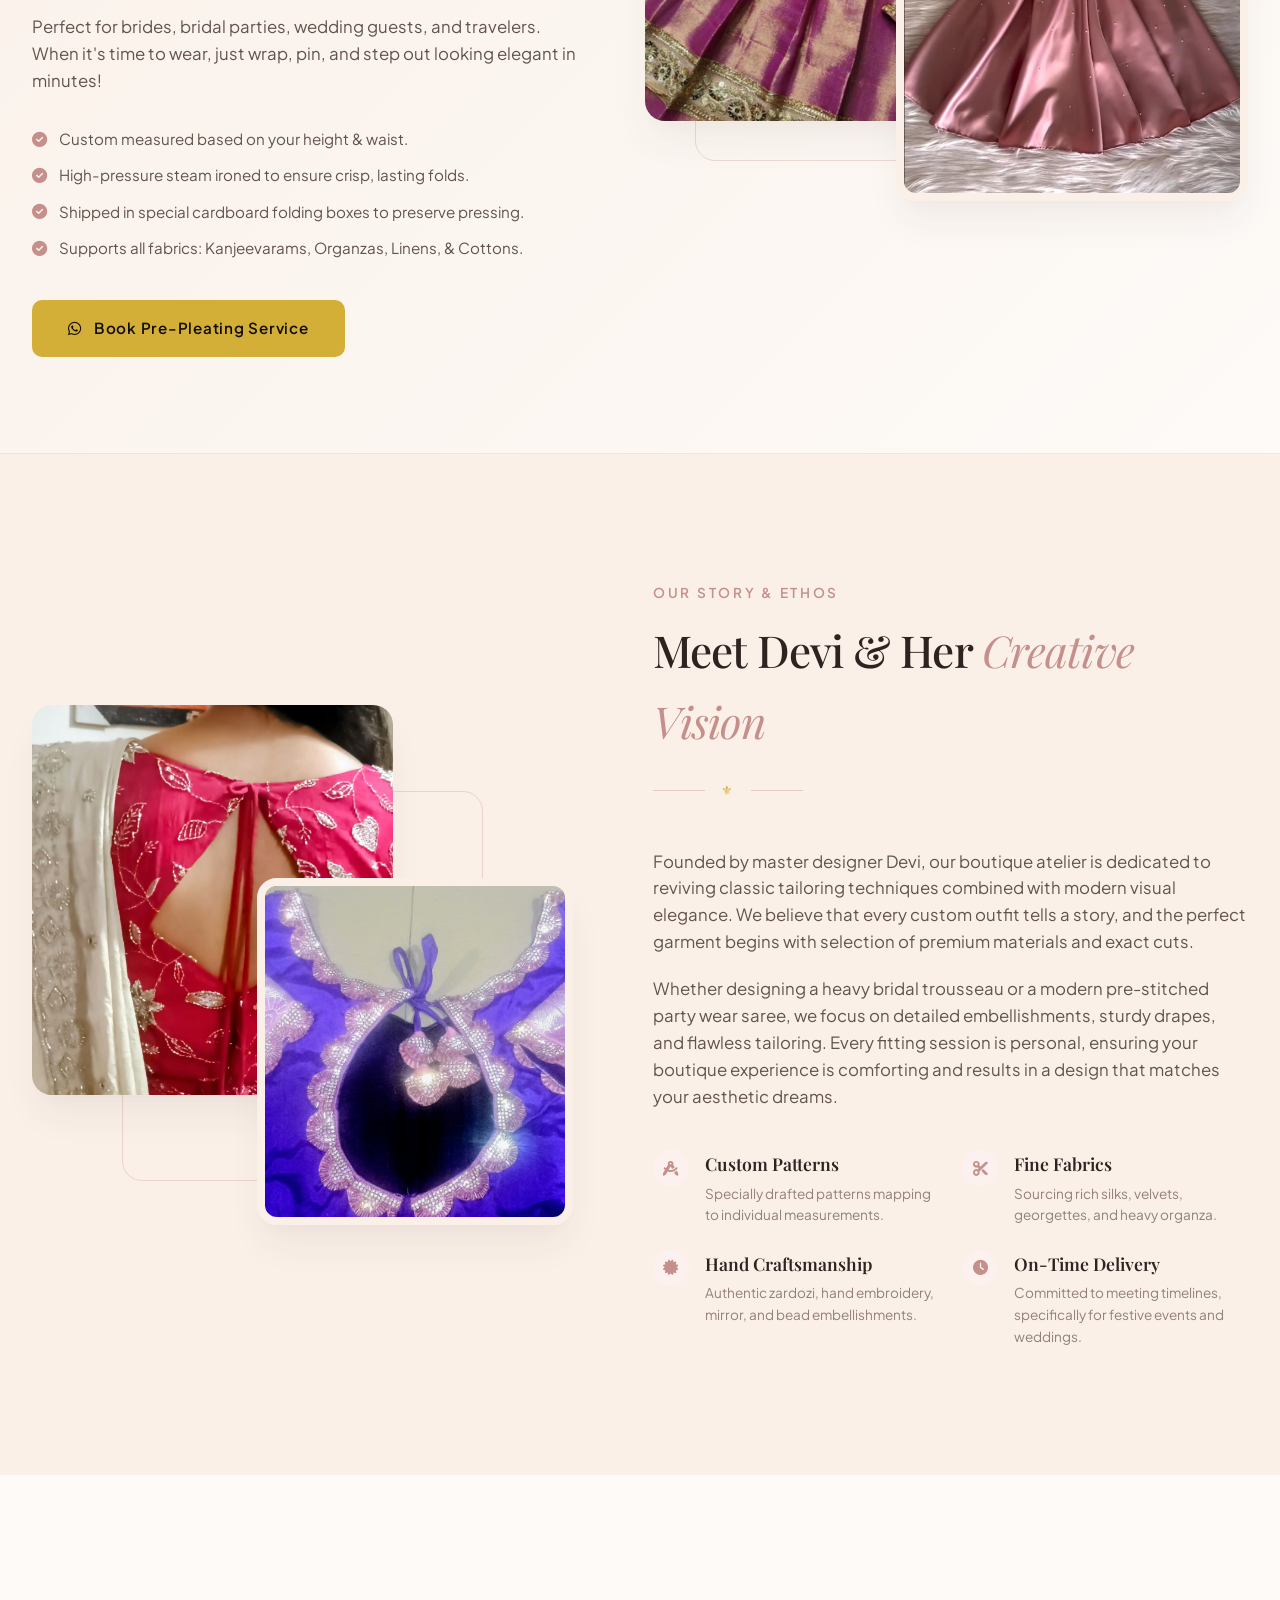
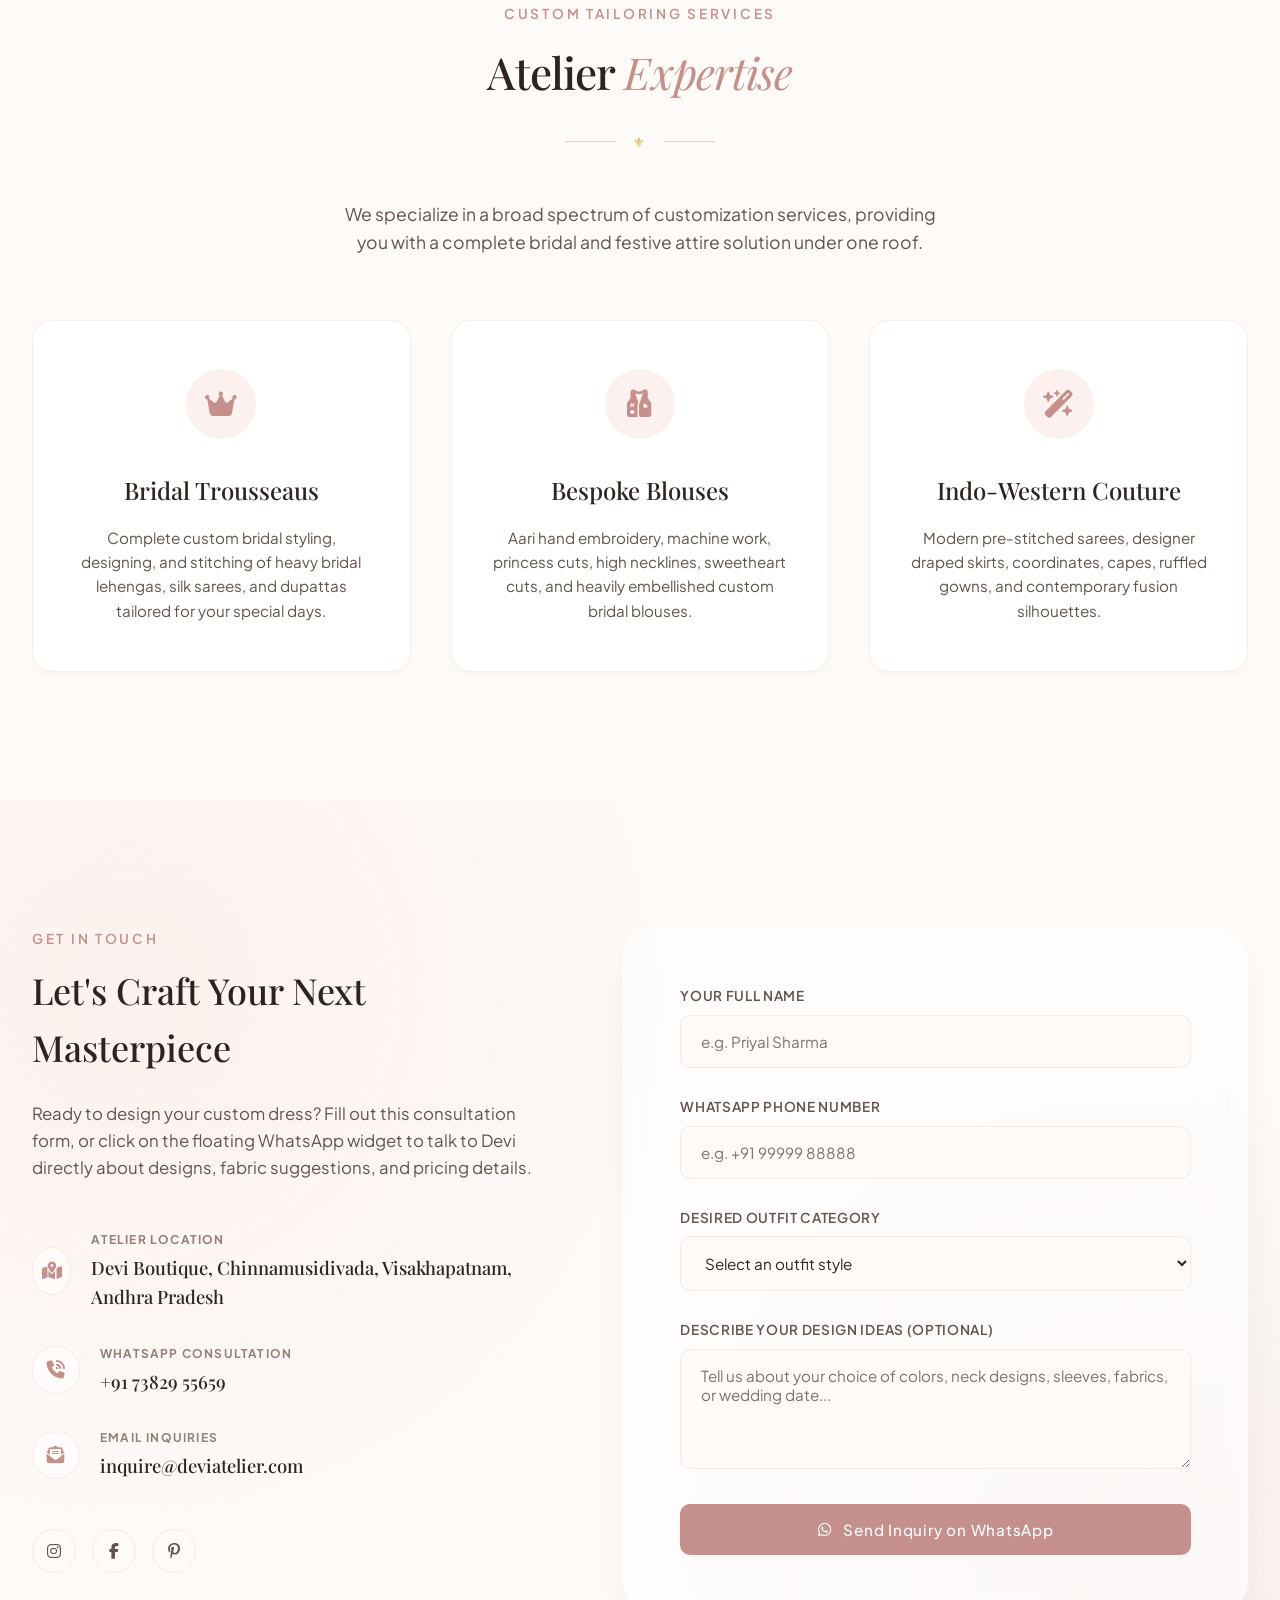
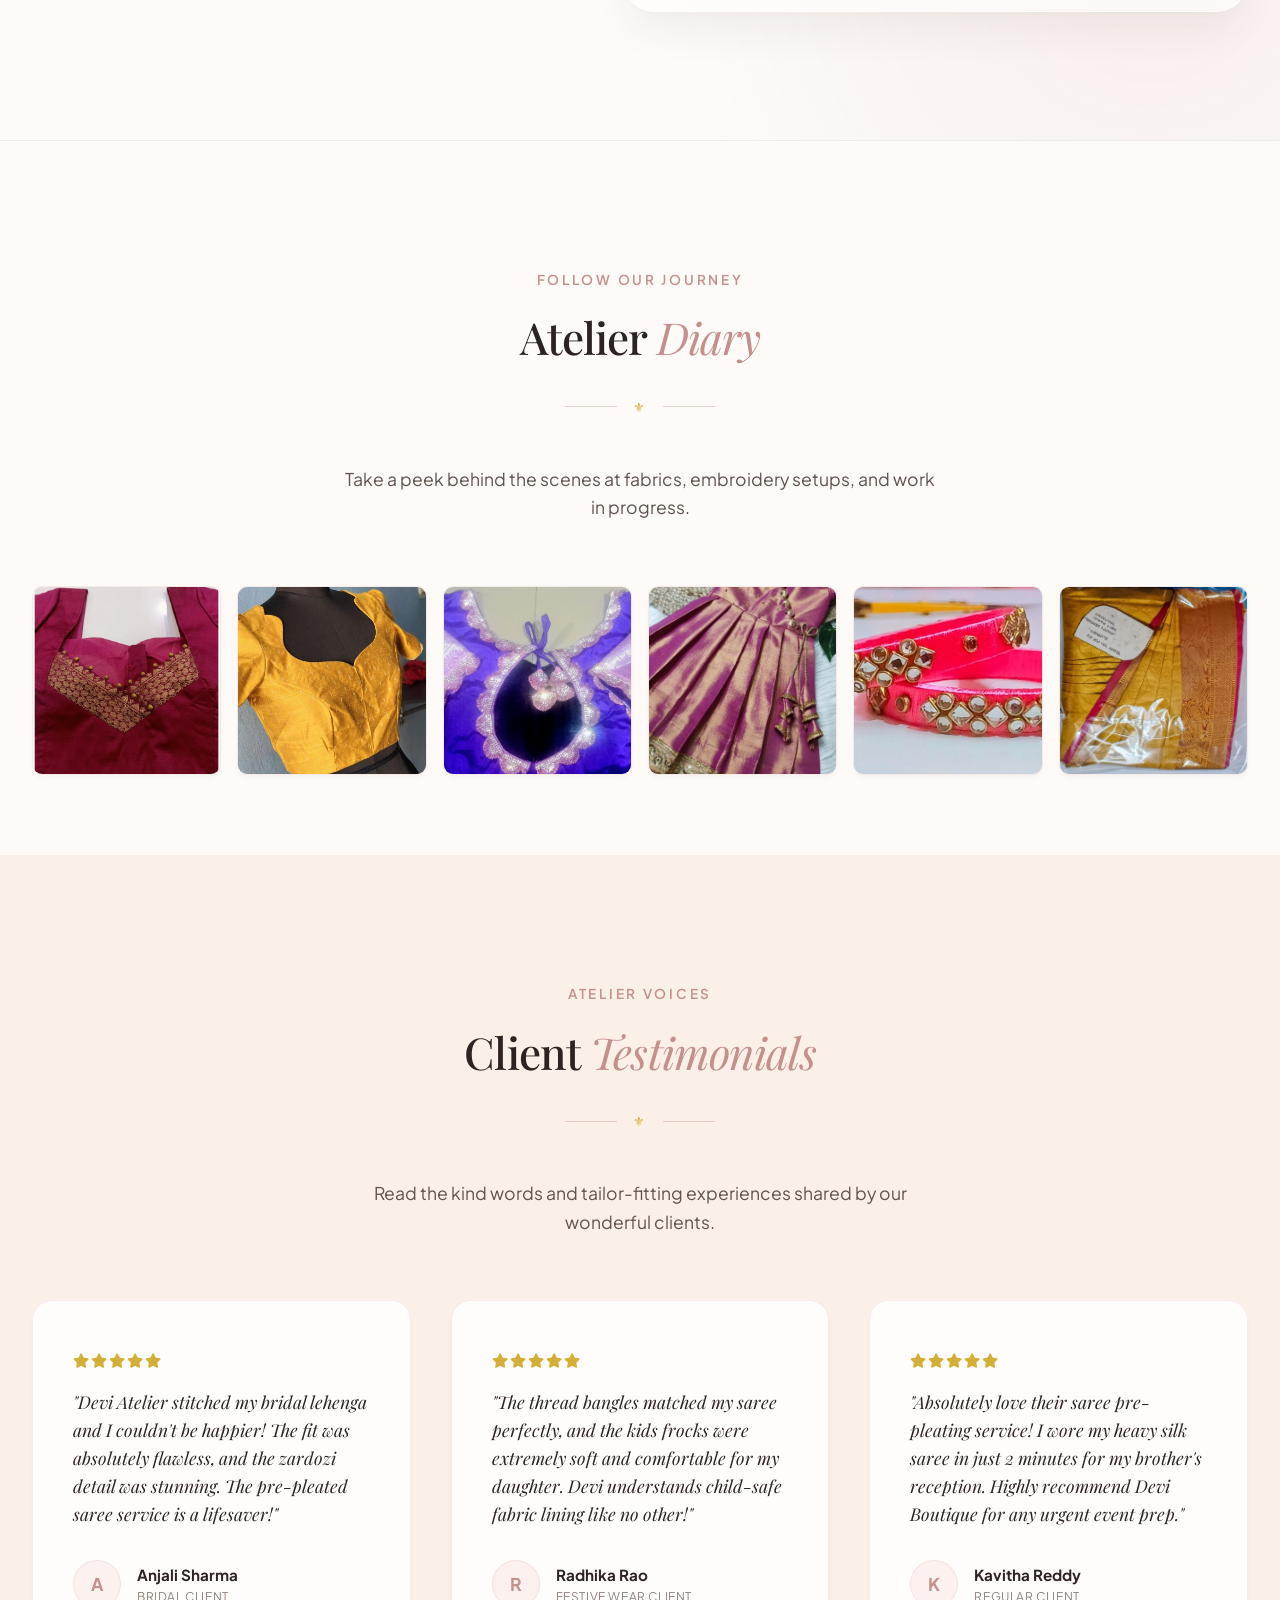
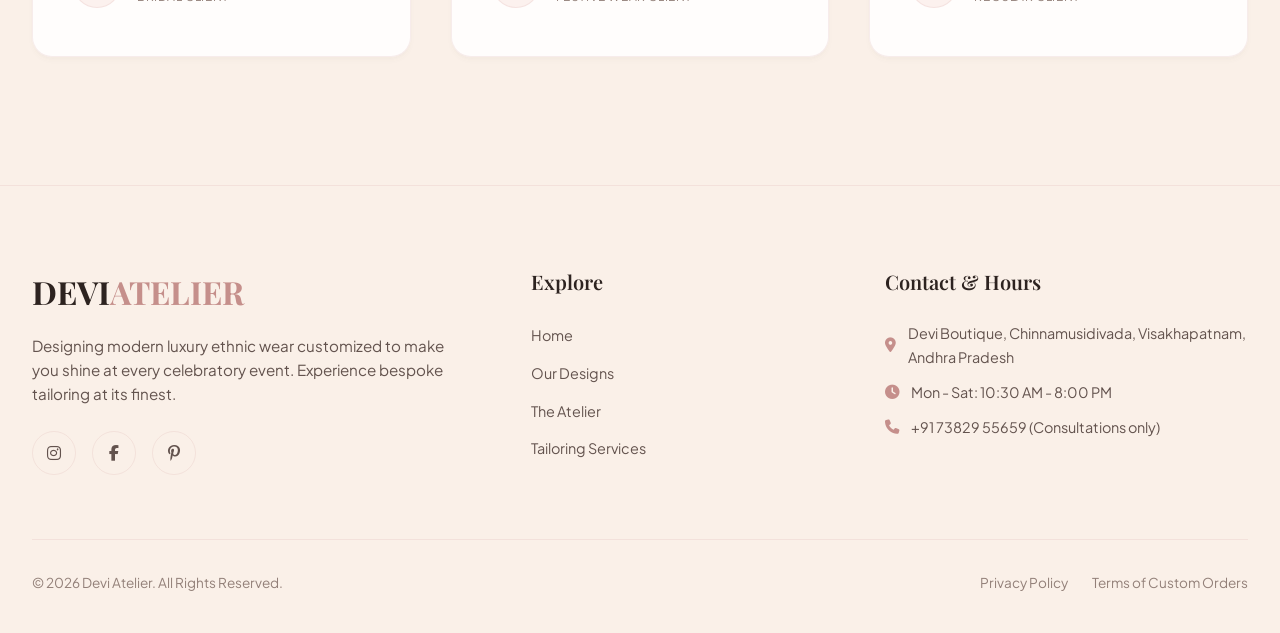
==== commit e761e943: "Re-categorize Peach Orange and Pastel Pink floral frocks into Saree Pre-Pleated category in database" ====
--- a/index.html
+++ b/index.html
@@ -511,8 +511,8 @@
           </div>
         </div>
 
-        <!-- Item 18: Kids 1 -->
-        <div class="portfolio-item" data-category="kids" data-id="18">
+        <!-- Item 18: Pre-Pleating 3 -->
+        <div class="portfolio-item" data-category="prepleating" data-id="18">
           <div class="portfolio-item-img-wrapper">
             <!-- Badge -->
             <span class="card-badge badge-new">New Arrival</span>
@@ -520,37 +520,37 @@
             <button class="wishlist-btn" aria-label="Add to Favorites" data-wishlist-id="18">
               <i class="fa-regular fa-heart"></i>
             </button>
-            <img src="images/work-18.jpg" alt="Peach Organza Kids Frock" loading="lazy">
-            <div class="portfolio-item-overlay">
-              <span class="overlay-tag">Kids Wear</span>
-              <h3 class="overlay-title">Peach Organza Lehenga Frock</h3>
-              <button class="overlay-btn"><i class="fa-solid fa-eye"></i> View Details</button>
-            </div>
-          </div>
-          <div class="portfolio-item-info">
-            <span class="item-category">Kids Wear</span>
-            <h3 class="item-title">Peach Organza Lehenga Frock</h3>
-            <button class="item-inquire-btn"><i class="fa-solid fa-eye"></i> Details &amp; Inquiry</button>
-          </div>
-        </div>
-
-        <!-- Item 19: Kids 2 -->
-        <div class="portfolio-item" data-category="kids" data-id="19">
+            <img src="images/work-18.jpg" alt="Peach Orange Pre-Pleated Lehenga Saree" loading="lazy">
+            <div class="portfolio-item-overlay">
+              <span class="overlay-tag">Saree Pre-Pleating</span>
+              <h3 class="overlay-title">Peach Orange Lehenga Saree</h3>
+              <button class="overlay-btn"><i class="fa-solid fa-eye"></i> View Details</button>
+            </div>
+          </div>
+          <div class="portfolio-item-info">
+            <span class="item-category">Saree Pre-Pleating</span>
+            <h3 class="item-title">Peach Orange Lehenga Saree</h3>
+            <button class="item-inquire-btn"><i class="fa-solid fa-eye"></i> Details &amp; Inquiry</button>
+          </div>
+        </div>
+
+        <!-- Item 19: Pre-Pleating 4 -->
+        <div class="portfolio-item" data-category="prepleating" data-id="19">
           <div class="portfolio-item-img-wrapper">
             <!-- Wishlist Heart Button -->
             <button class="wishlist-btn" aria-label="Add to Favorites" data-wishlist-id="19">
               <i class="fa-regular fa-heart"></i>
             </button>
-            <img src="images/work-19.jpg" alt="Pastel Pink Floral Kids Frock" loading="lazy">
-            <div class="portfolio-item-overlay">
-              <span class="overlay-tag">Kids Wear</span>
-              <h3 class="overlay-title">Pastel Pink Floral Frock</h3>
-              <button class="overlay-btn"><i class="fa-solid fa-eye"></i> View Details</button>
-            </div>
-          </div>
-          <div class="portfolio-item-info">
-            <span class="item-category">Kids Wear</span>
-            <h3 class="item-title">Pastel Pink Floral Frock</h3>
+            <img src="images/work-19.jpg" alt="Pastel Pink Floral Pre-Pleated Saree" loading="lazy">
+            <div class="portfolio-item-overlay">
+              <span class="overlay-tag">Saree Pre-Pleating</span>
+              <h3 class="overlay-title">Pastel Pink Floral Saree</h3>
+              <button class="overlay-btn"><i class="fa-solid fa-eye"></i> View Details</button>
+            </div>
+          </div>
+          <div class="portfolio-item-info">
+            <span class="item-category">Saree Pre-Pleating</span>
+            <h3 class="item-title">Pastel Pink Floral Saree</h3>
             <button class="item-inquire-btn"><i class="fa-solid fa-eye"></i> Details &amp; Inquiry</button>
           </div>
         </div>
--- a/styles.css
+++ b/styles.css
@@ -1823,6 +1823,14 @@
   transform: translateY(0);
 }
 
+@media (max-width: 768px) {
+  .reveal {
+    opacity: 1;
+    transform: none;
+    transition: none;
+  }
+}
+
 /* Testimonials Layout */
 .testimonials {
   background-color: var(--bg-secondary);
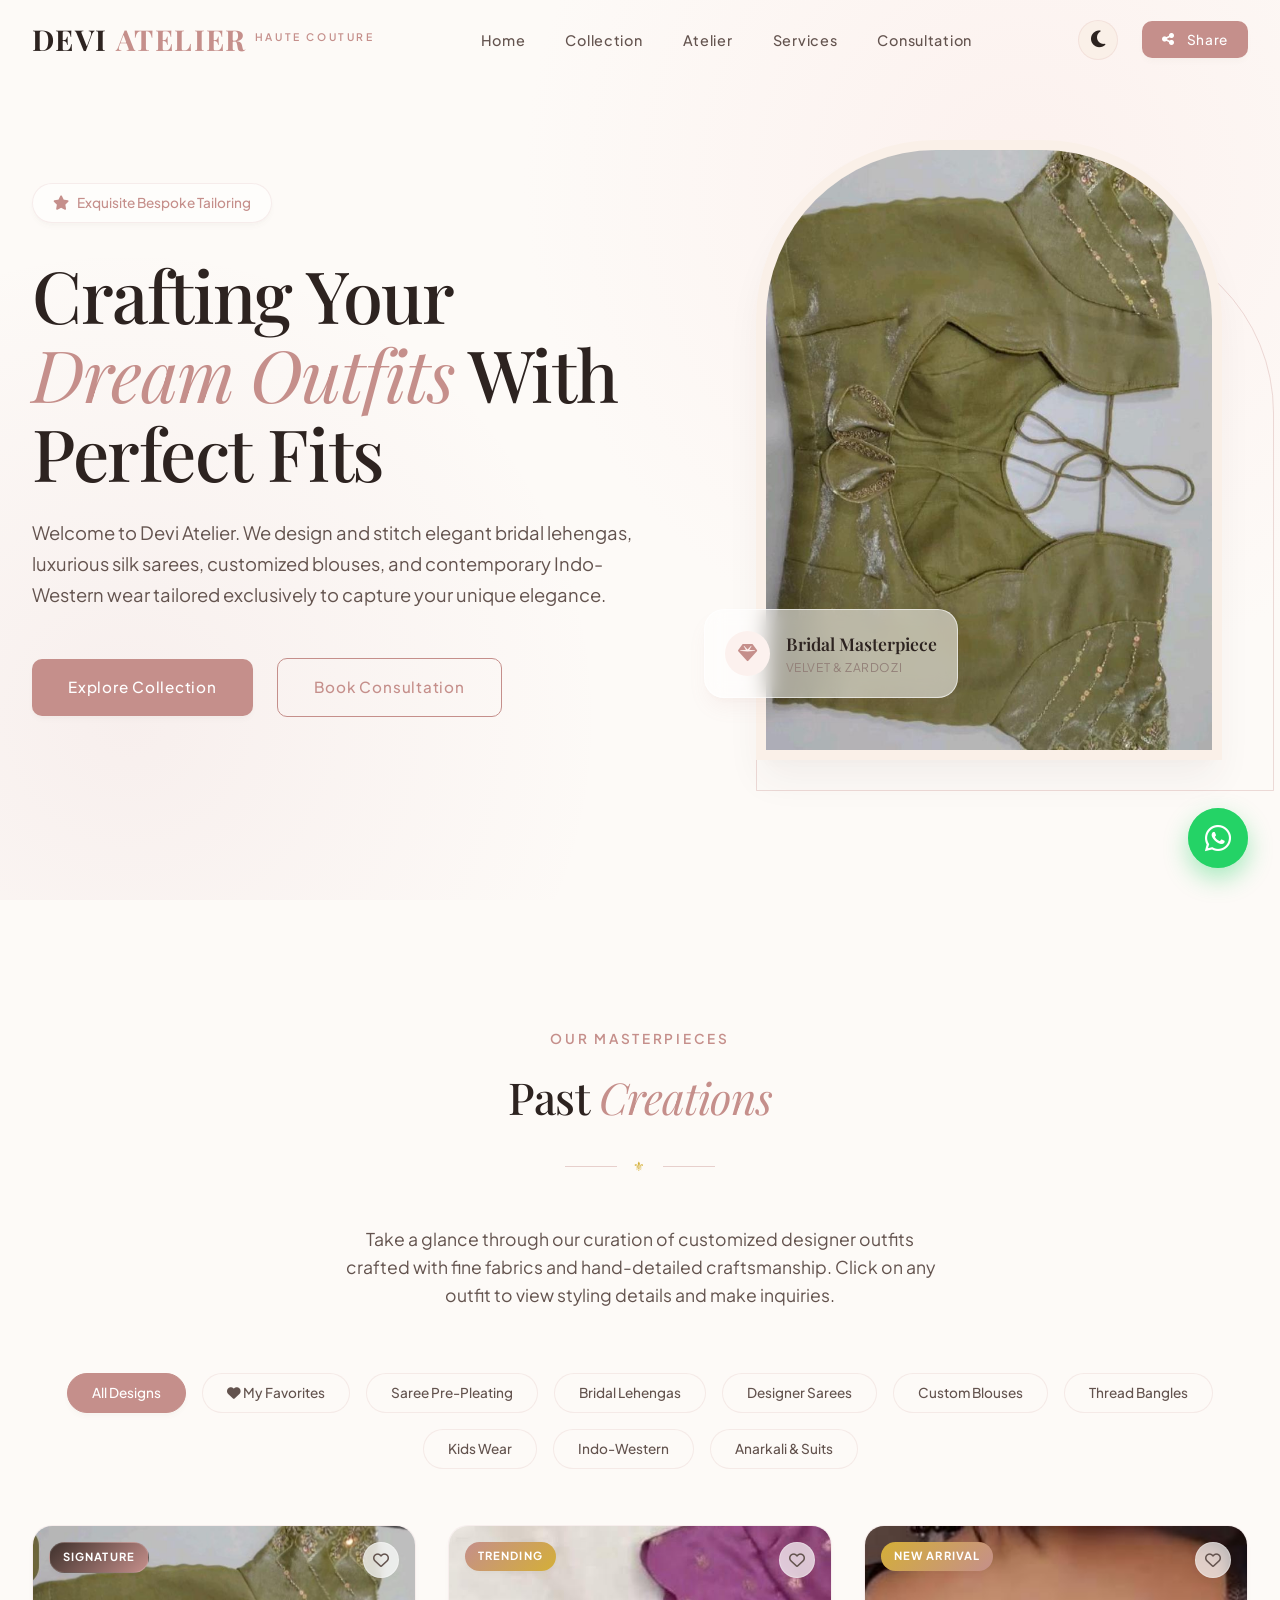
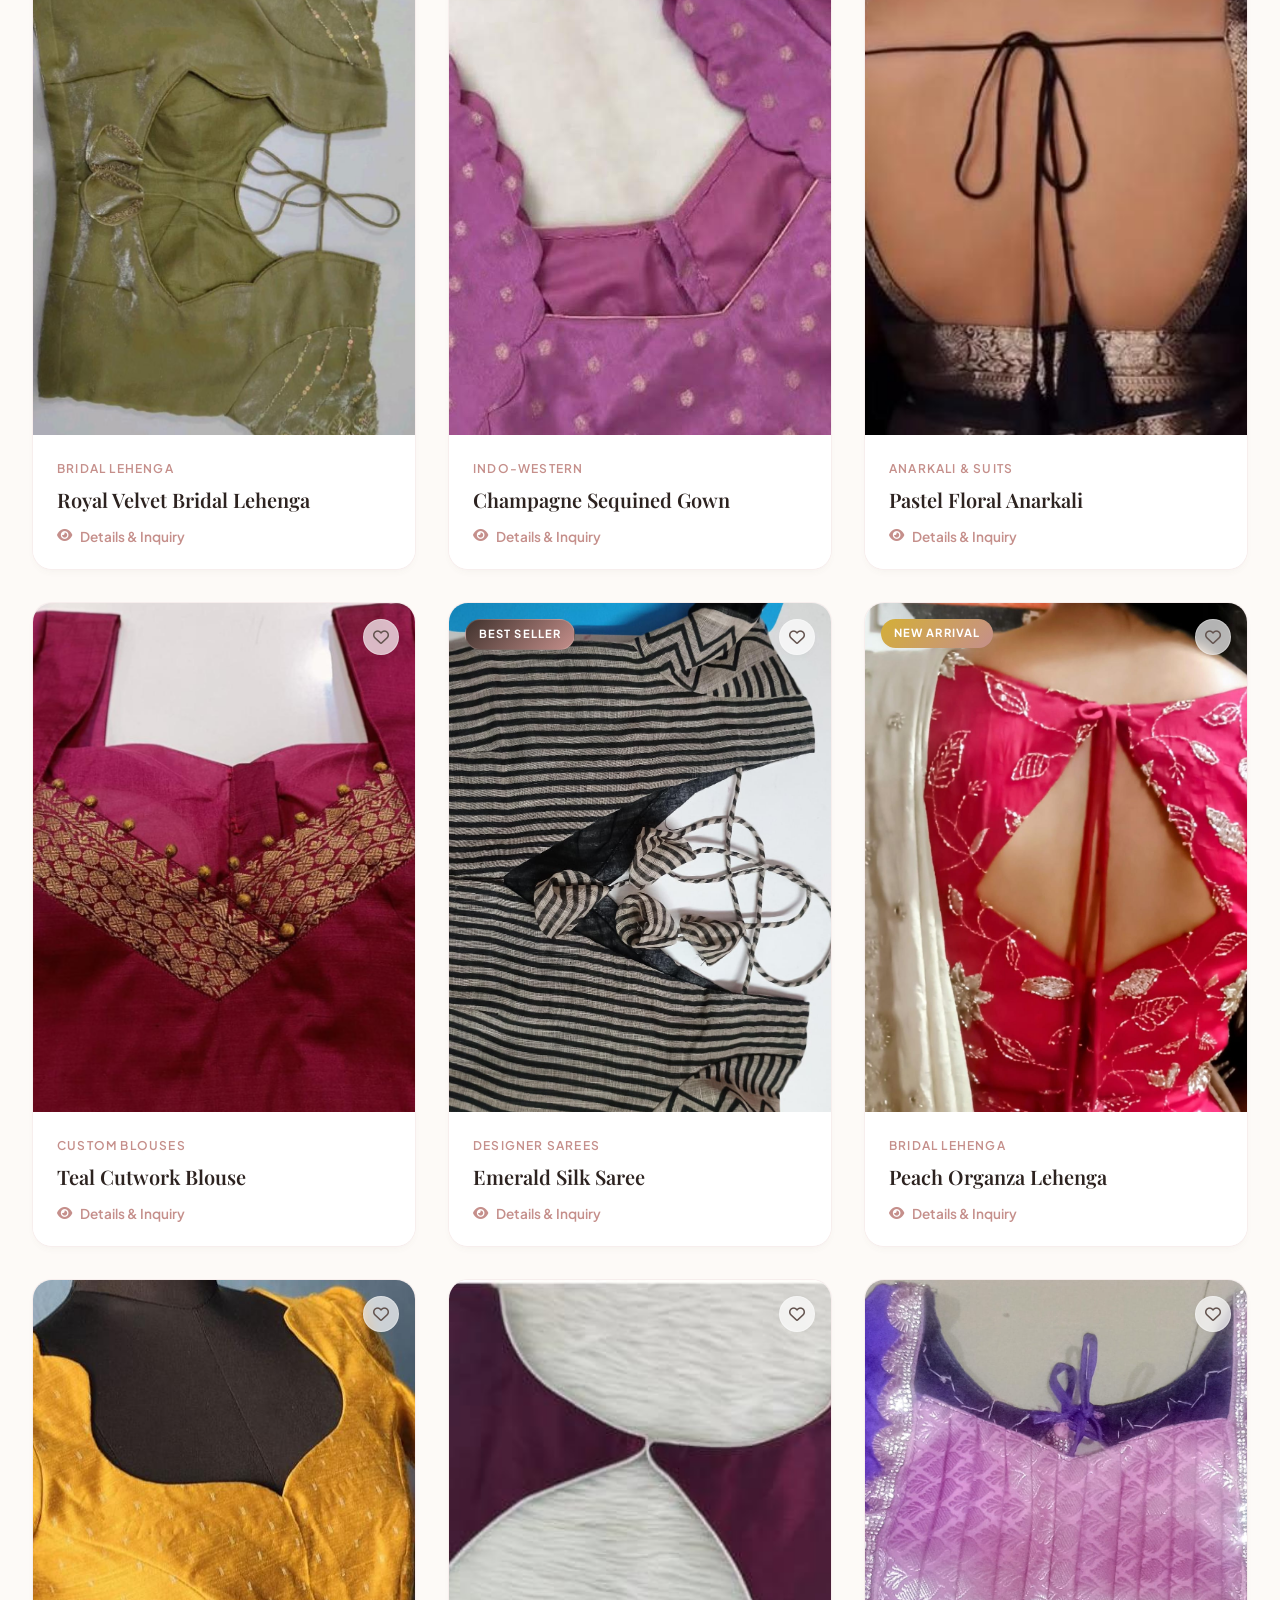
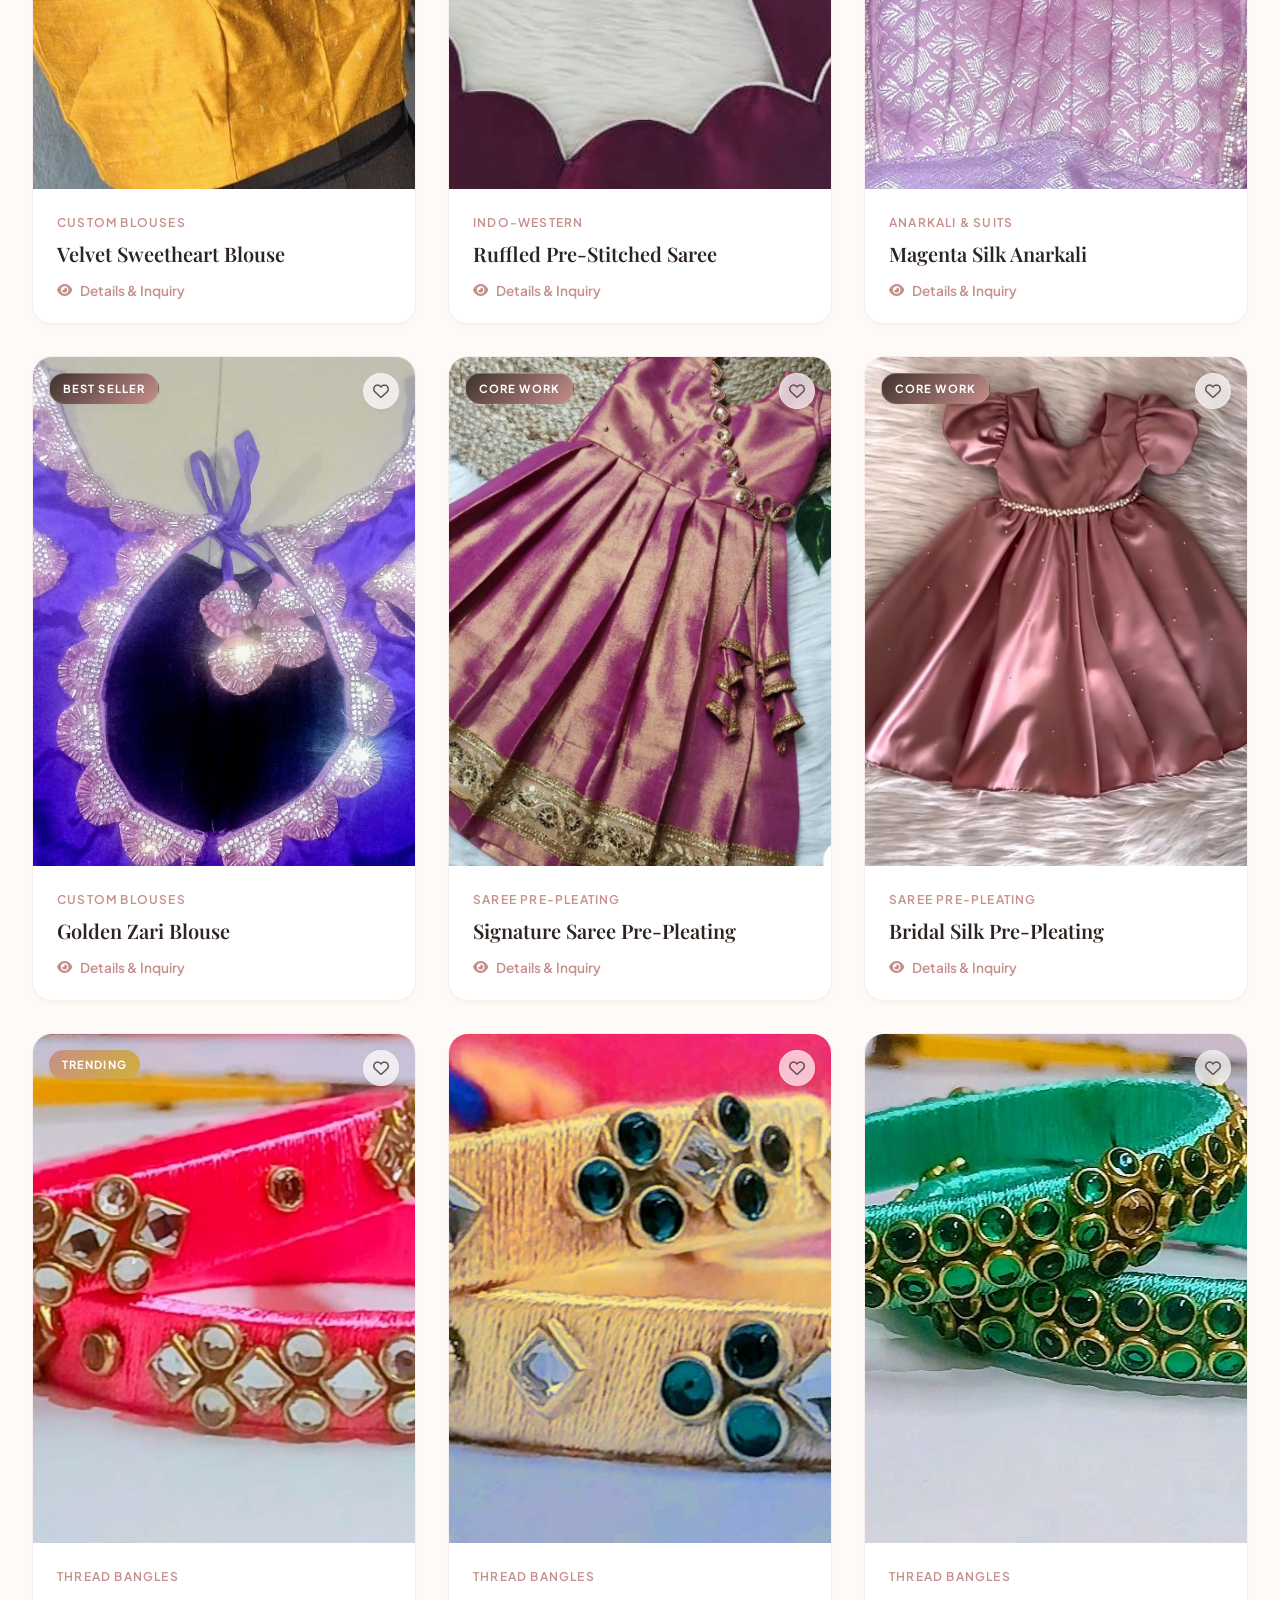
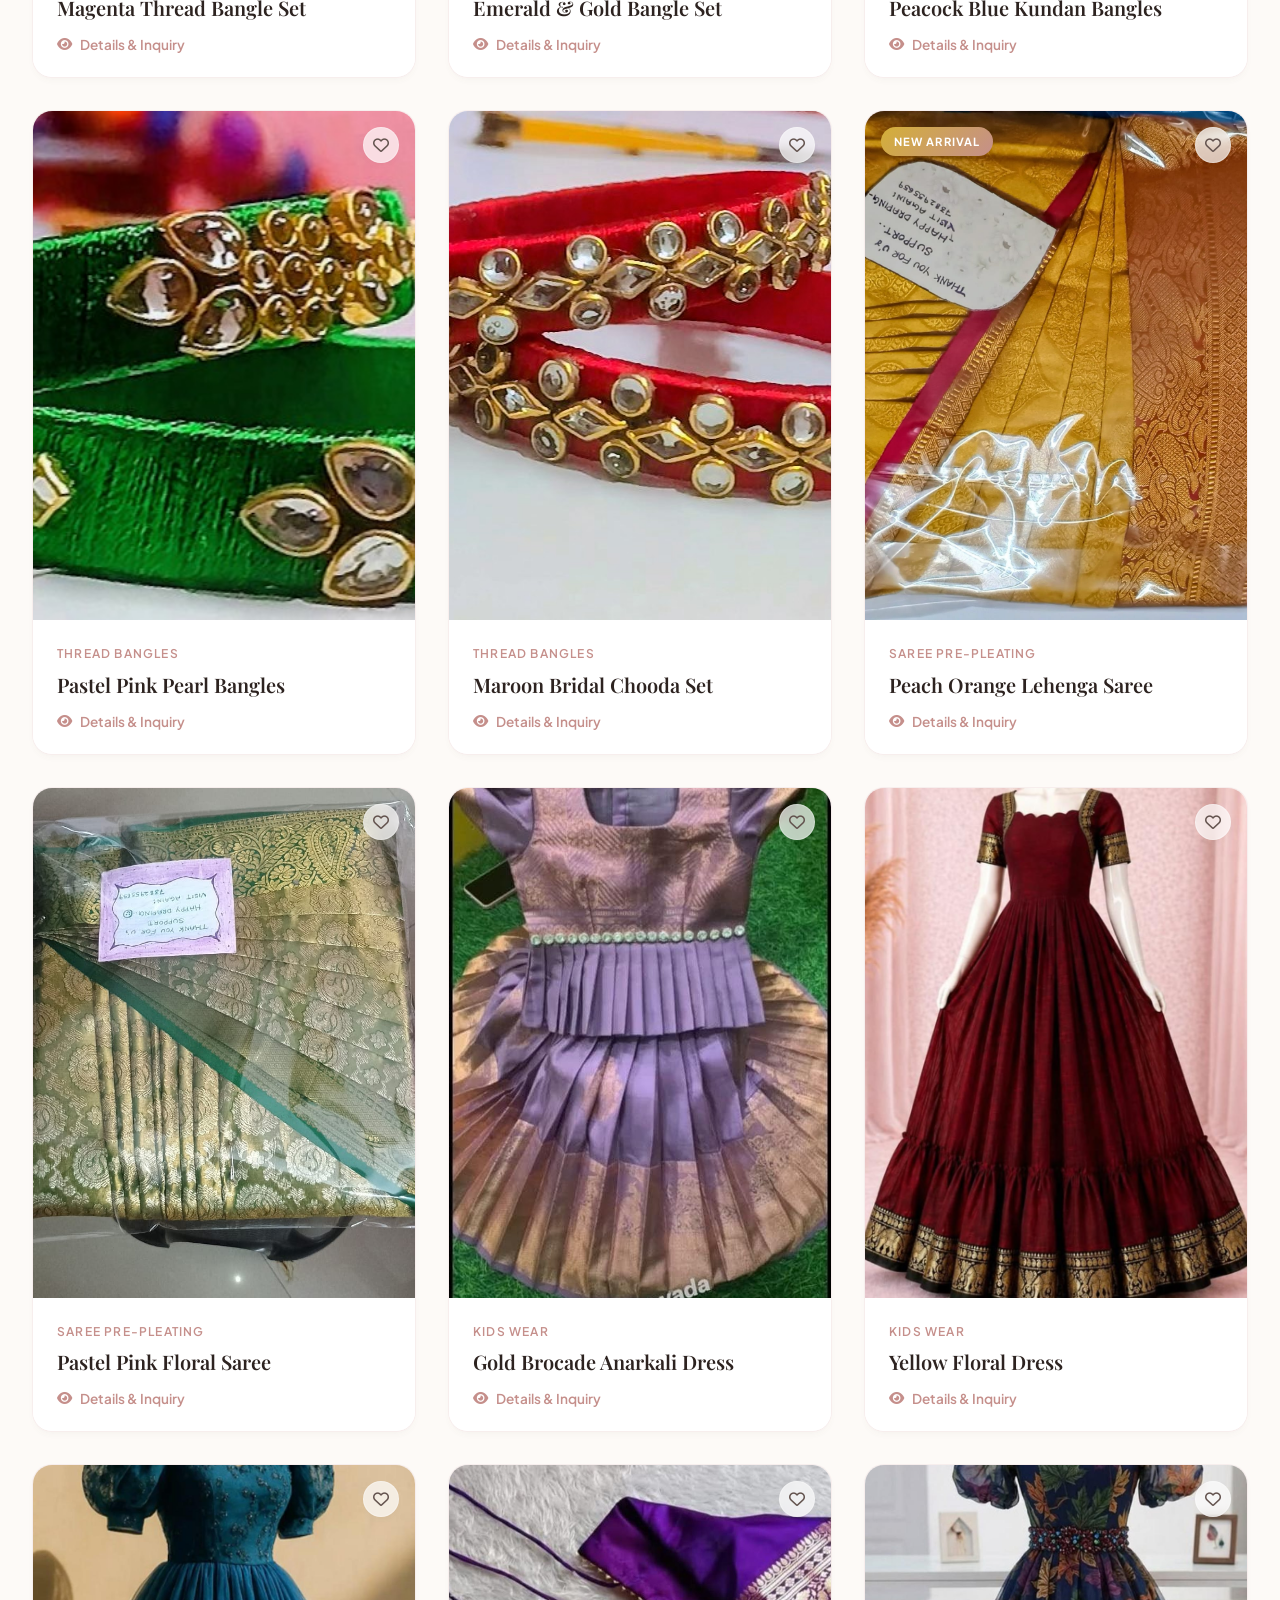
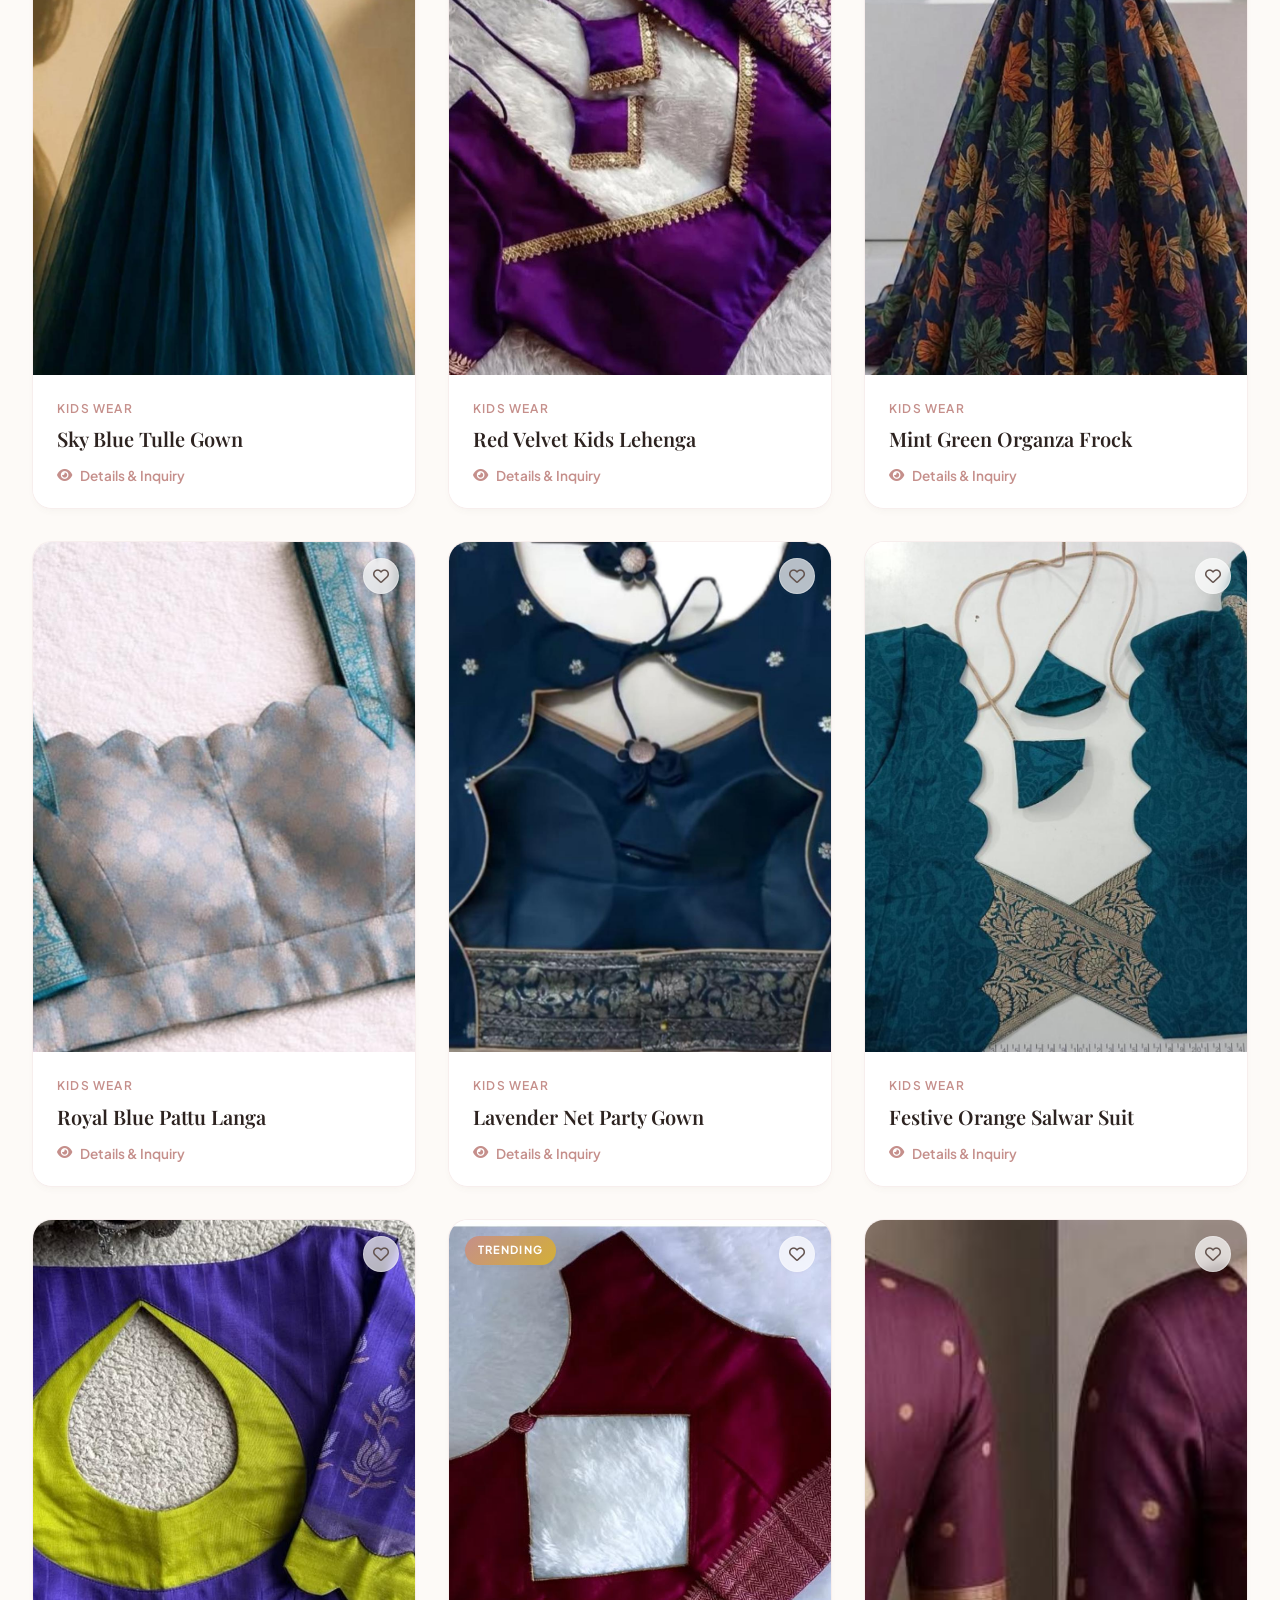
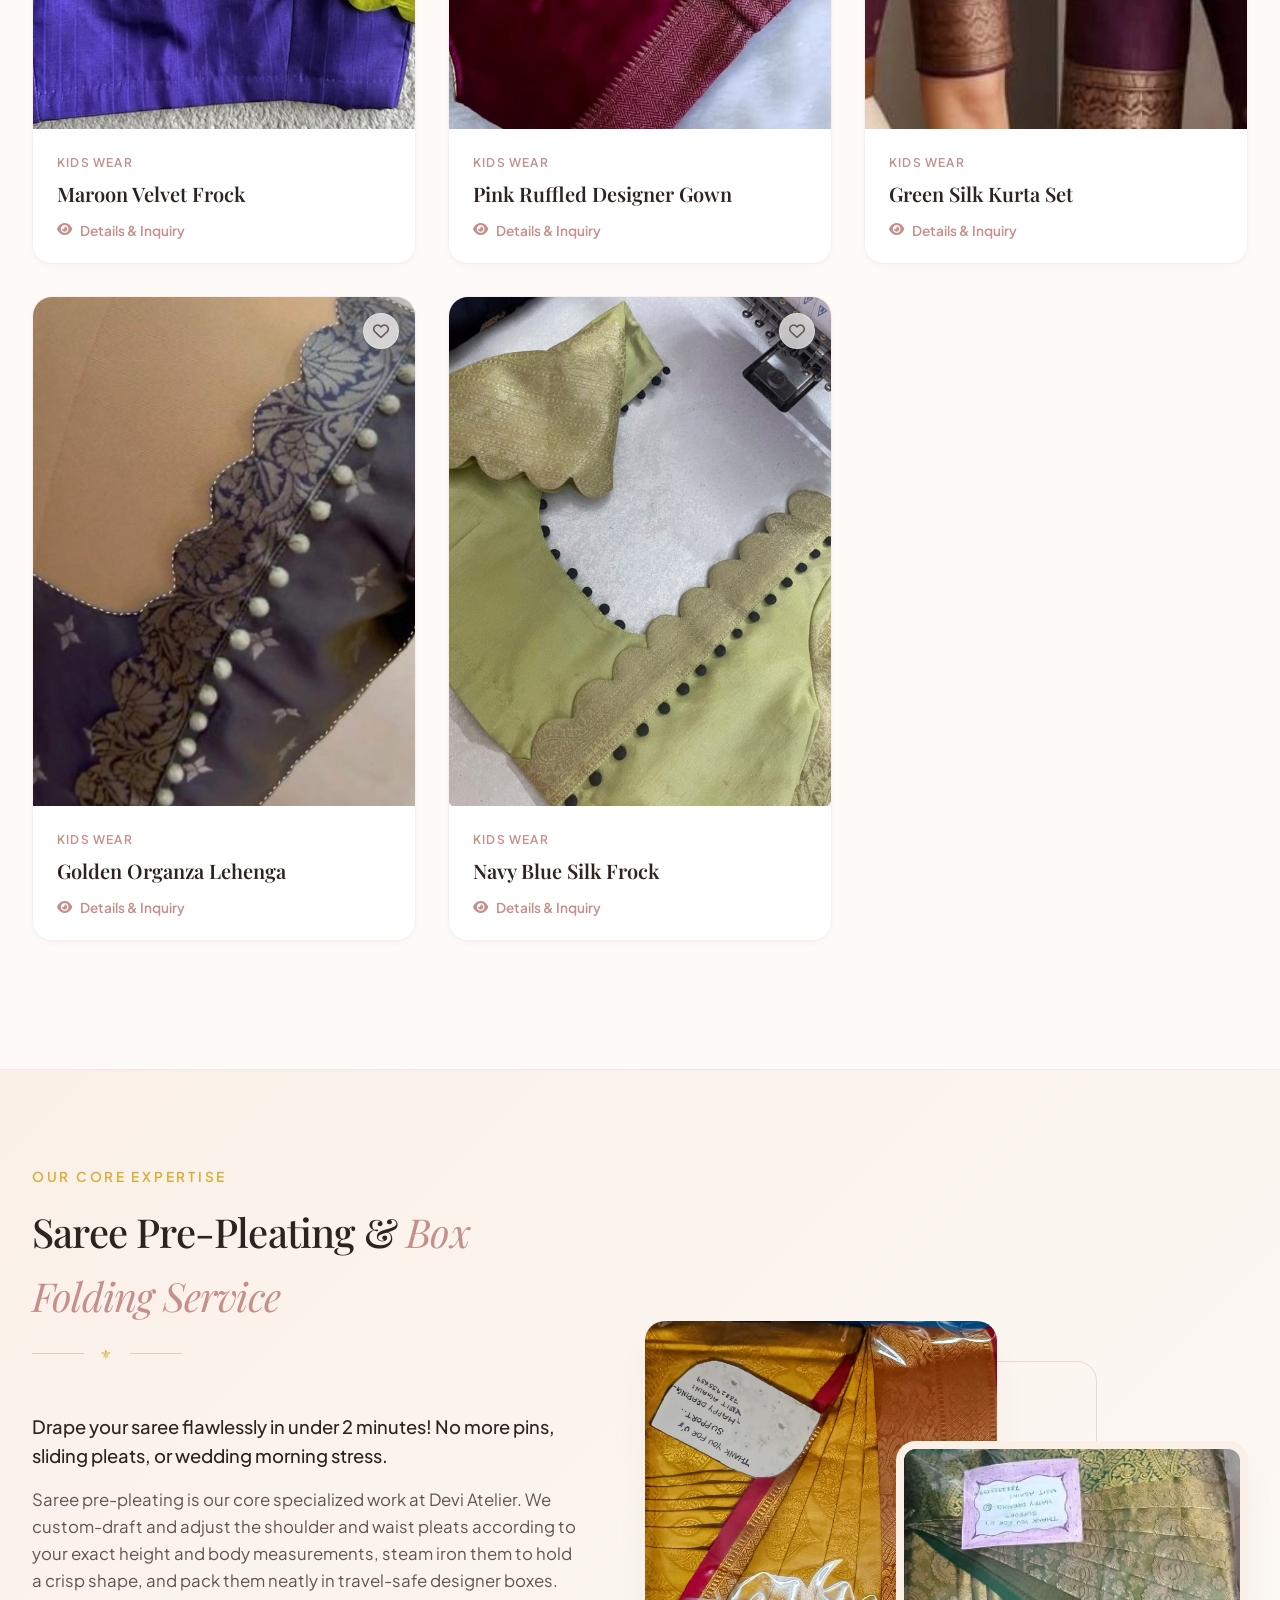
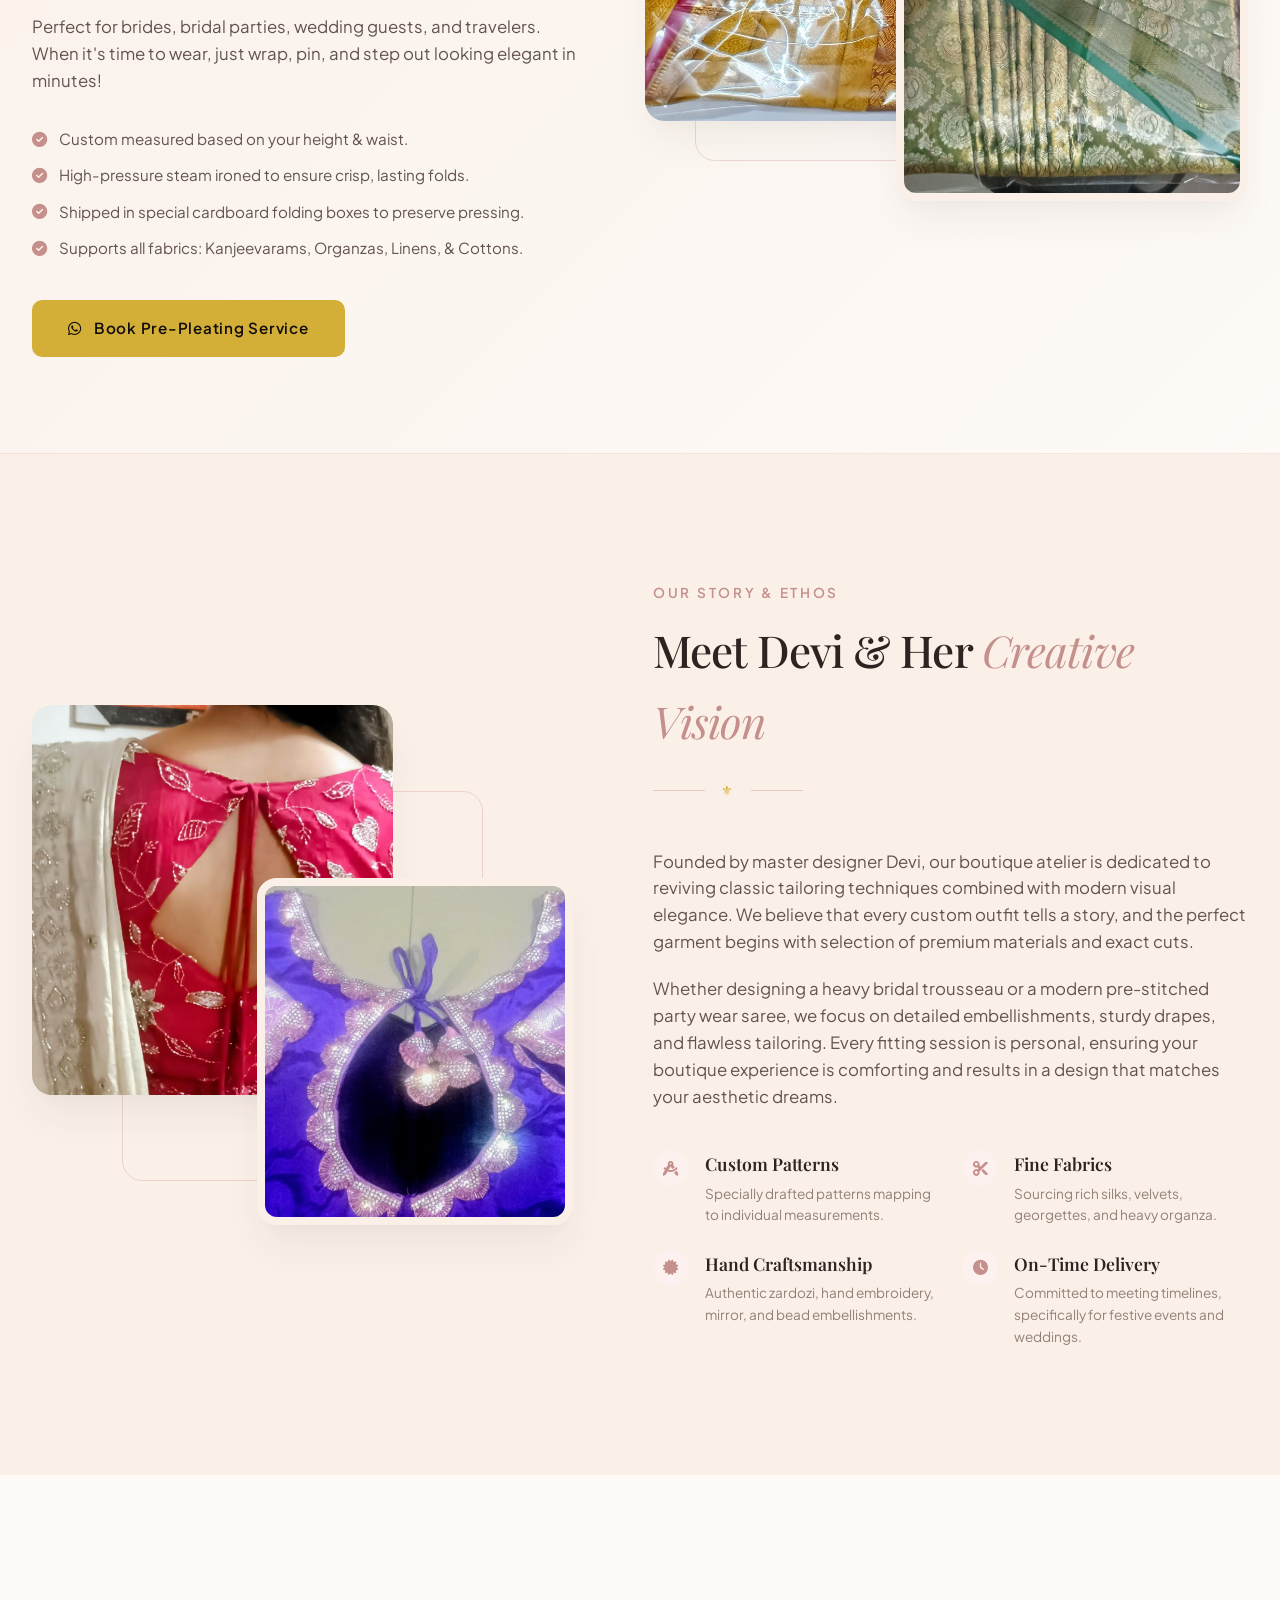
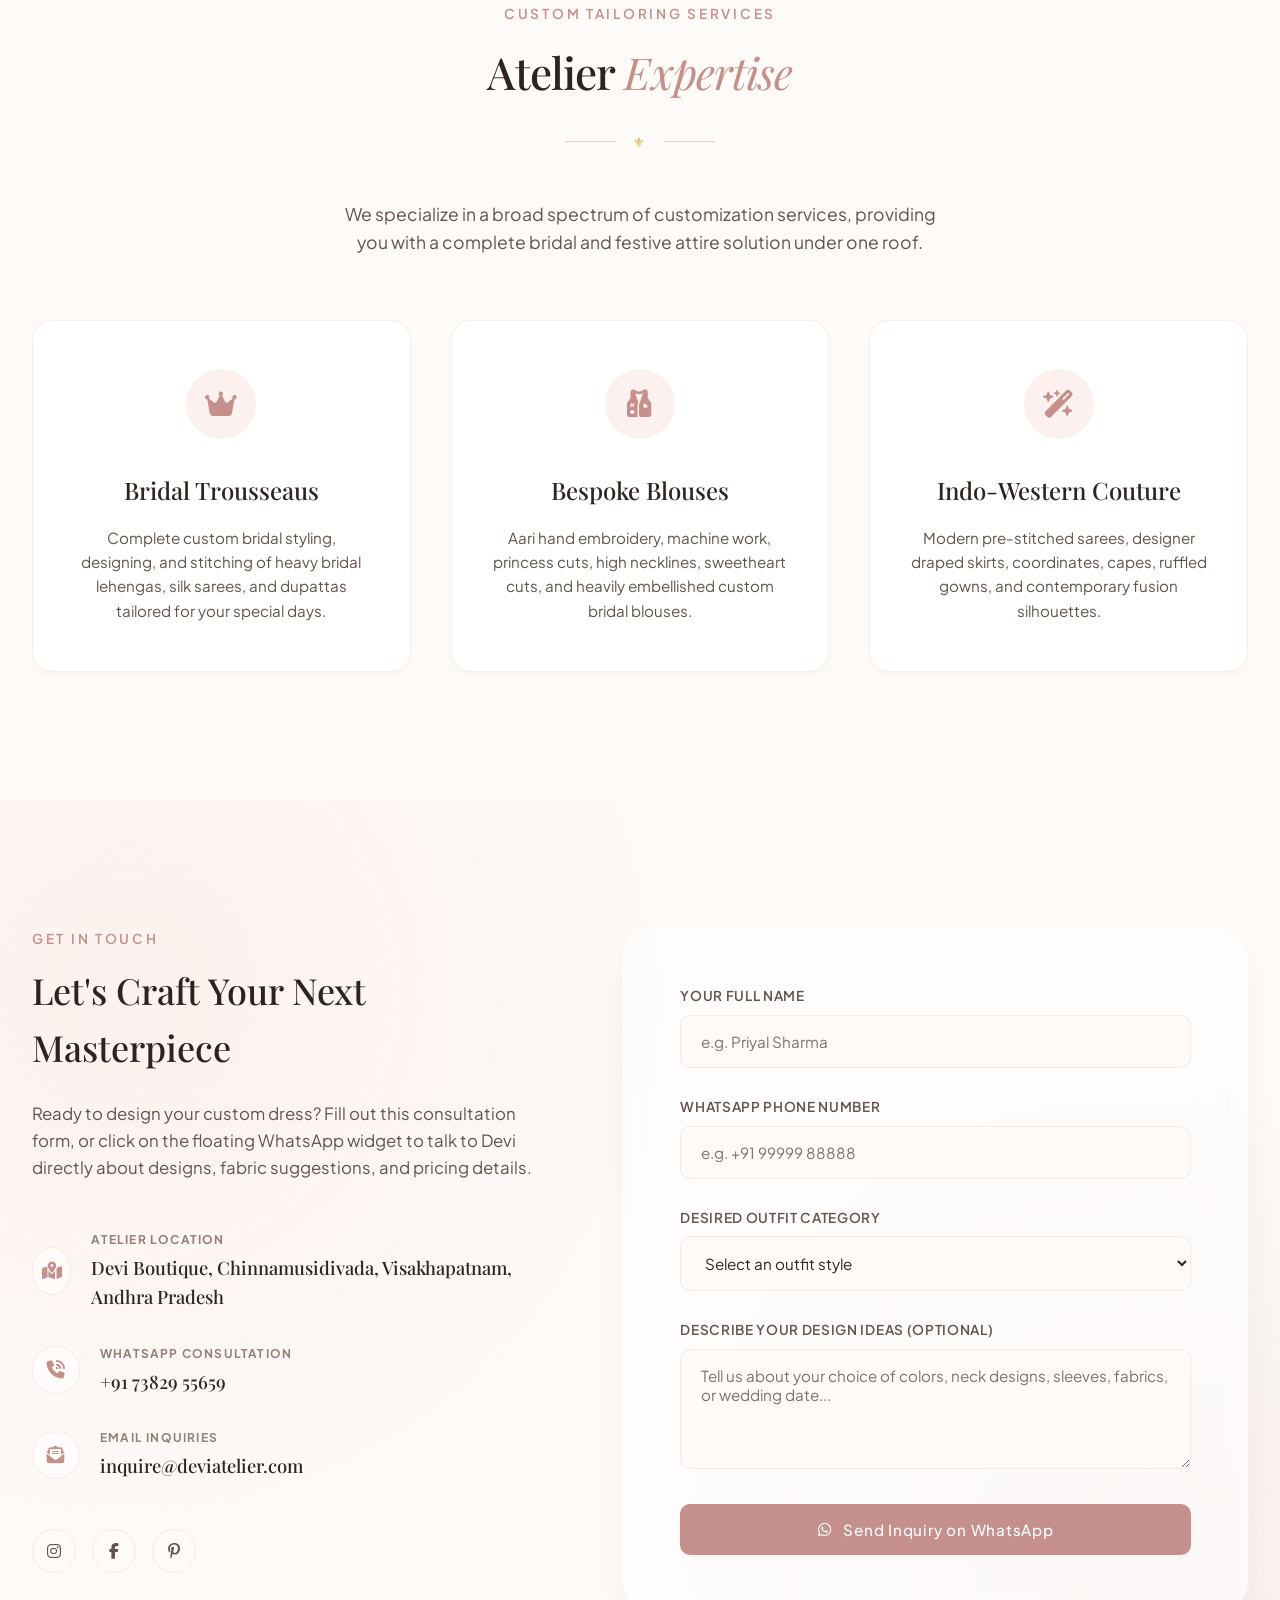
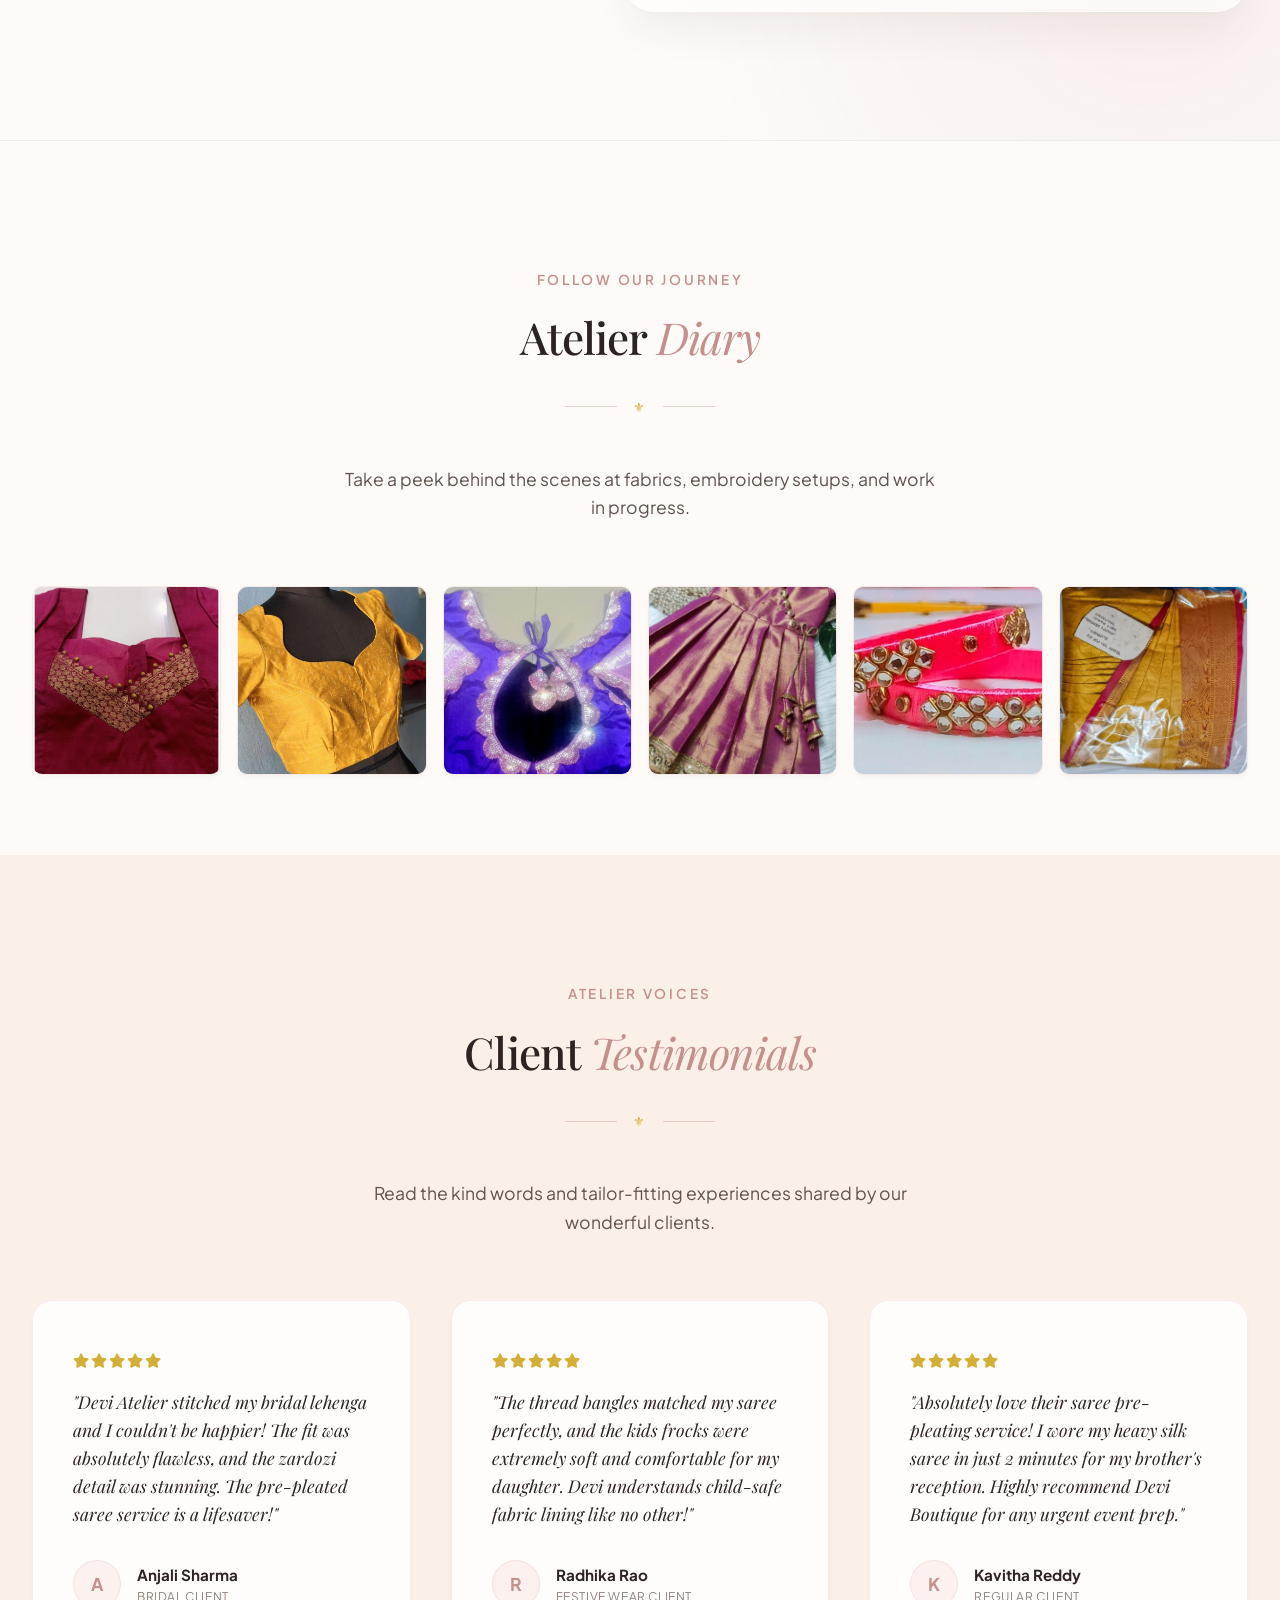
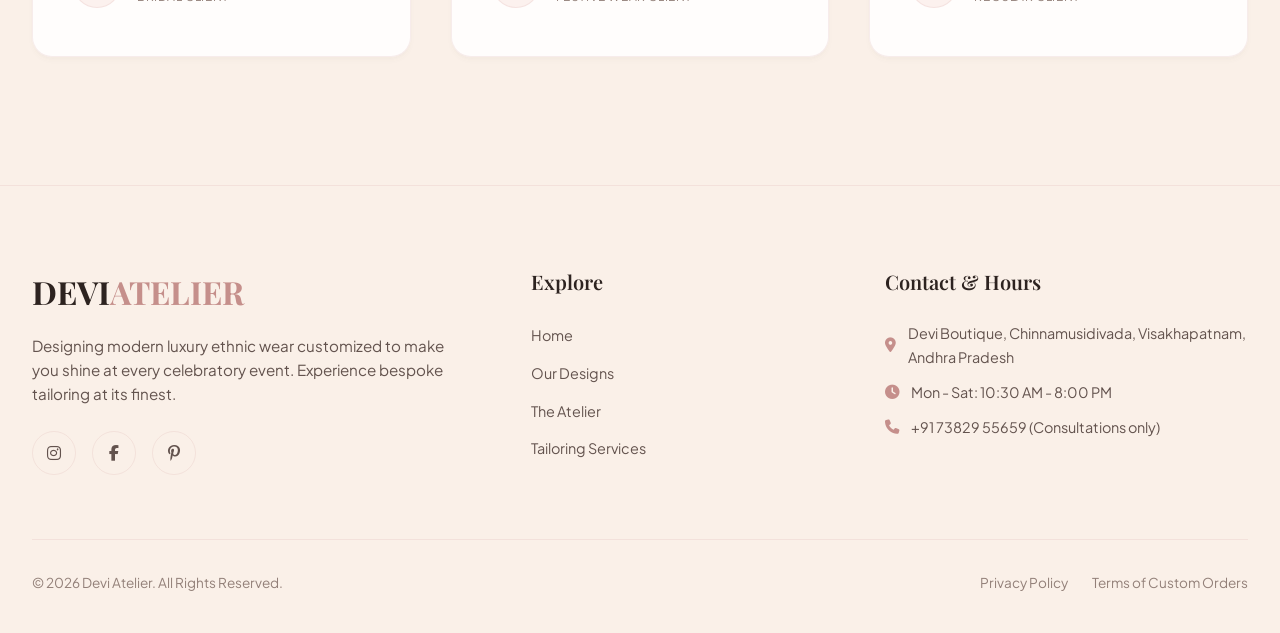
==== commit 65c6e0c5: "Update pre-pleating advertising banner images to feature the peach orange and pastel pink pre-pleate" ====
--- a/index.html
+++ b/index.html
@@ -867,10 +867,10 @@
         </div>
         <div class="about-images" style="height: 480px;">
           <div class="about-img-main" style="grid-column: 1 / 8; grid-row: 1 / 11;">
-            <img src="images/work-11.jpg" alt="Devi Atelier Saree Pre-Pleated fold" style="width: 100%; height: 100%; object-fit: cover;">
+            <img src="images/work-18.jpg" alt="Devi Atelier Peach Orange Pre-Pleated Saree" style="width: 100%; height: 100%; object-fit: cover;">
           </div>
           <div class="about-img-sub" style="grid-column: 6 / 13; grid-row: 4 / 13; border: 8px solid var(--bg-secondary);">
-            <img src="images/work-12.jpg" alt="Devi Atelier Saree Box Packing" style="width: 100%; height: 100%; object-fit: cover;">
+            <img src="images/work-19.jpg" alt="Devi Atelier Pastel Pink Floral Pre-Pleated Saree" style="width: 100%; height: 100%; object-fit: cover;">
           </div>
           <div class="about-img-frame" style="grid-column: 2 / 10; grid-row: 2 / 12;"></div>
         </div>
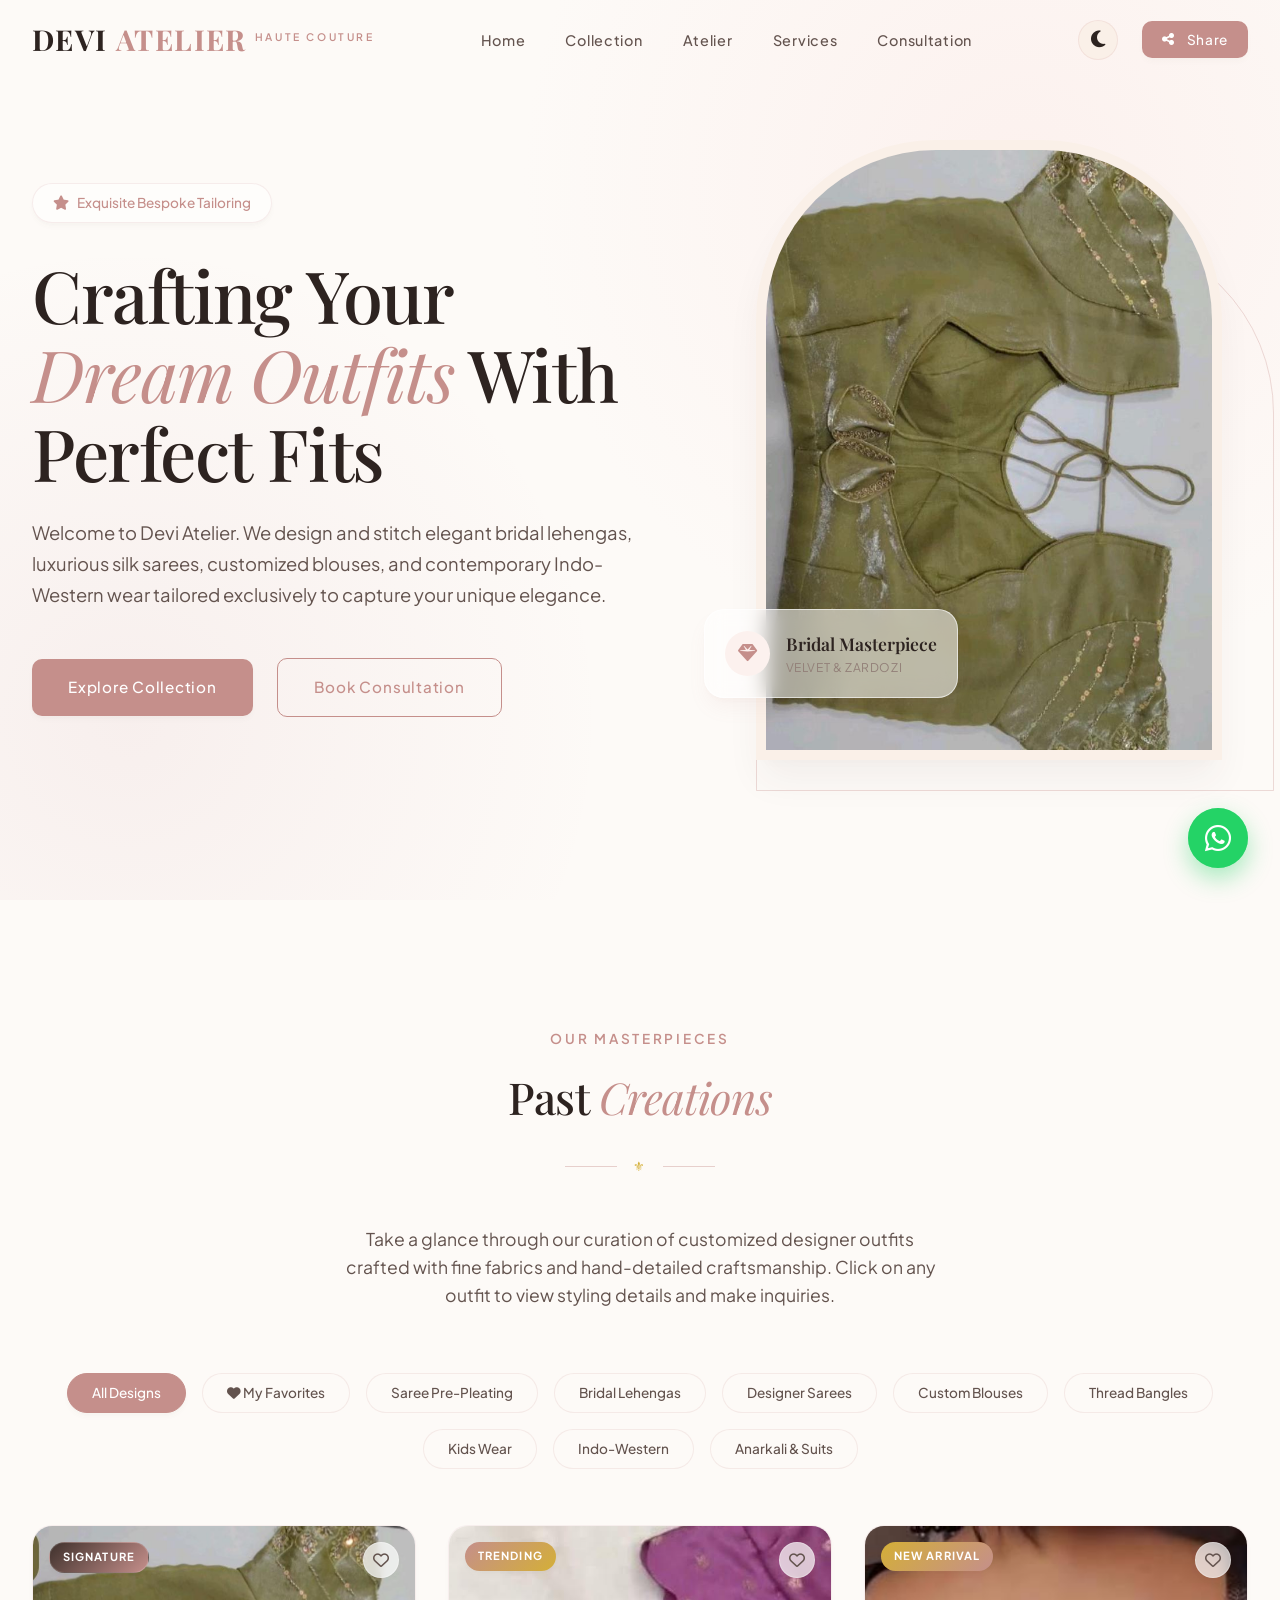
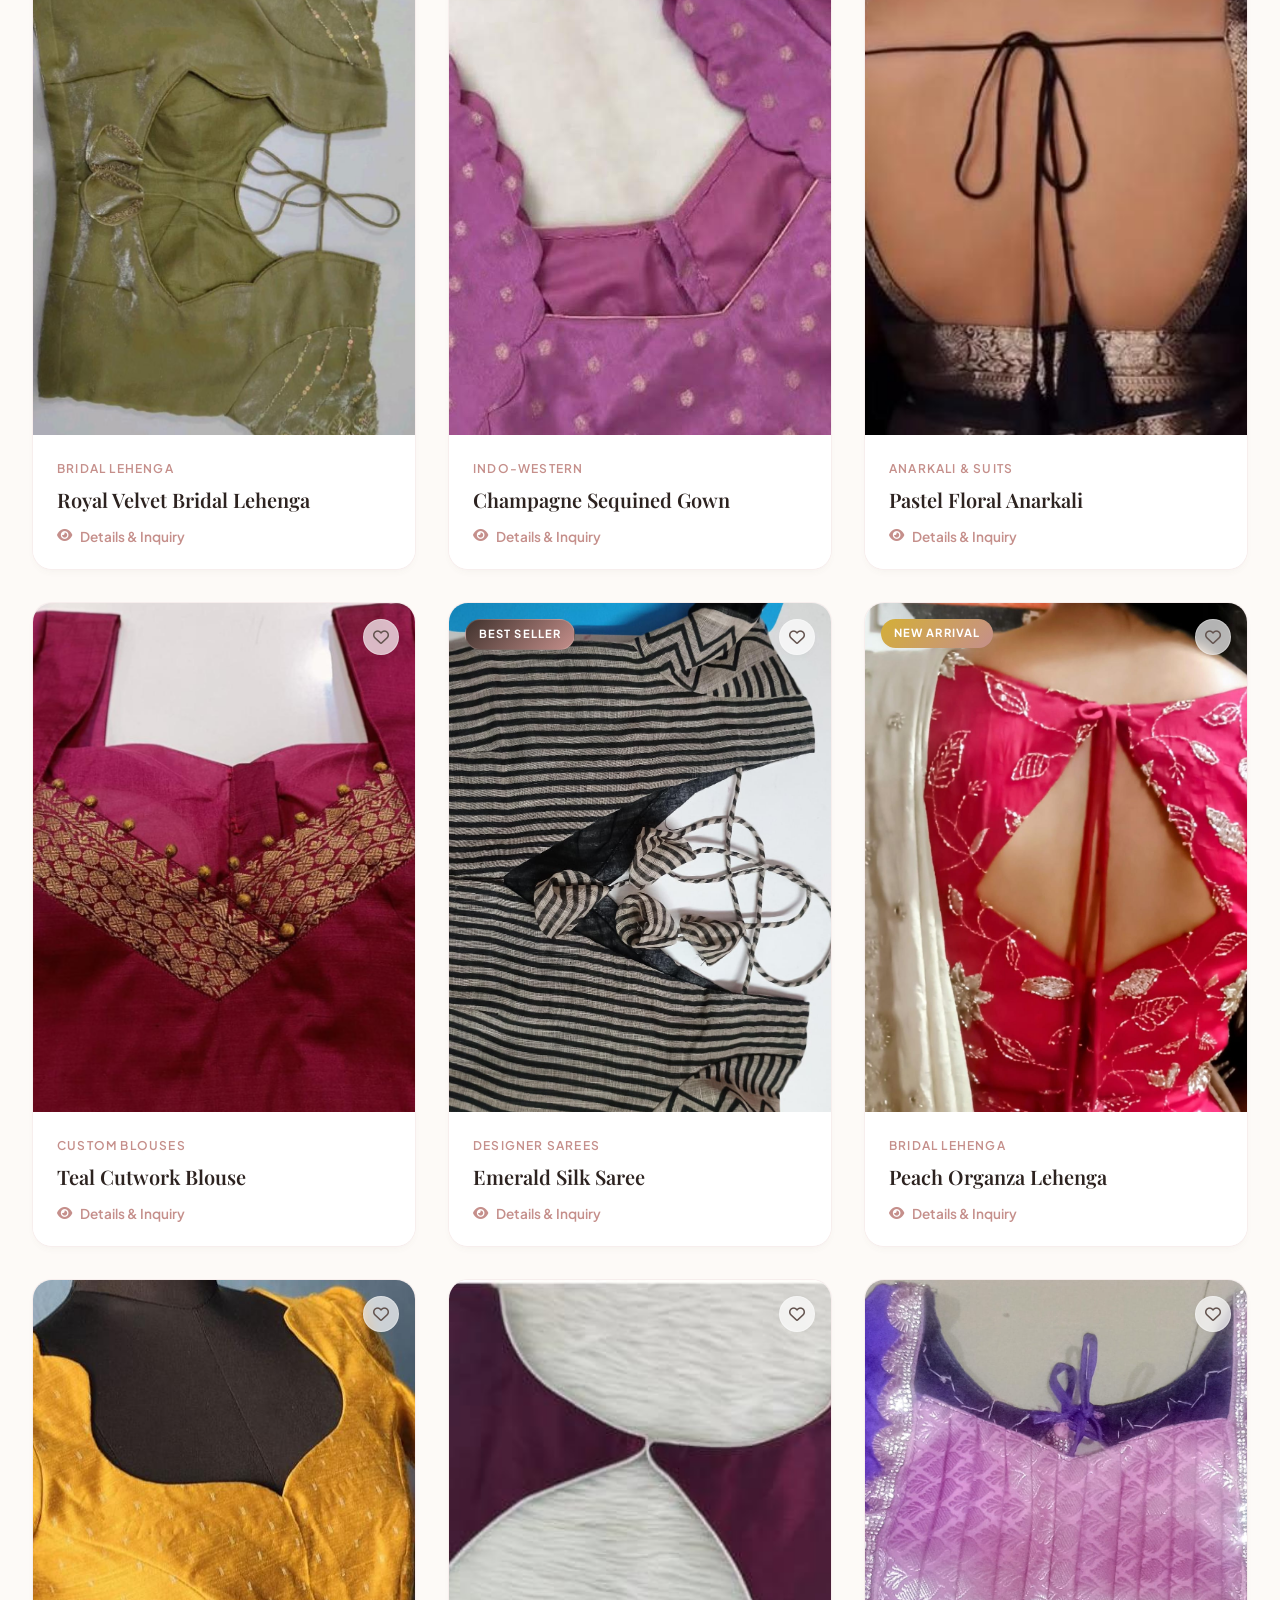
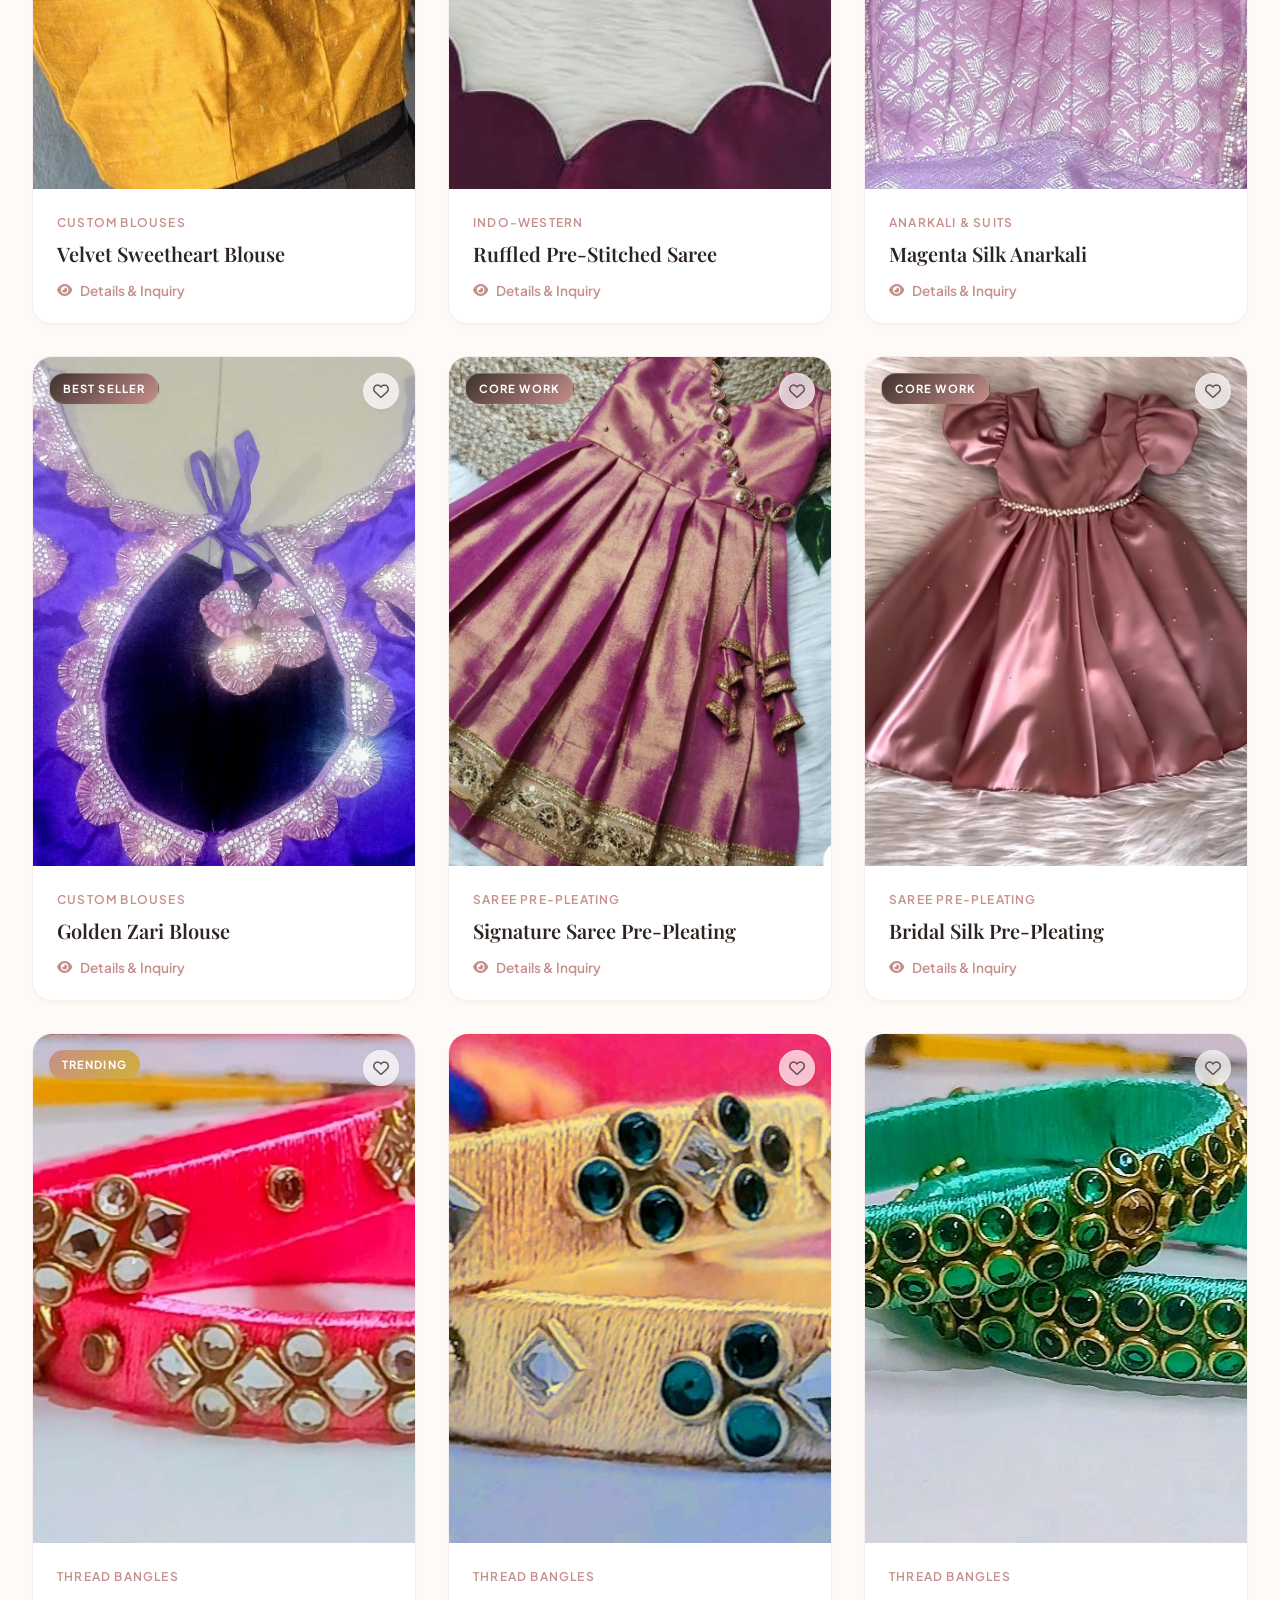
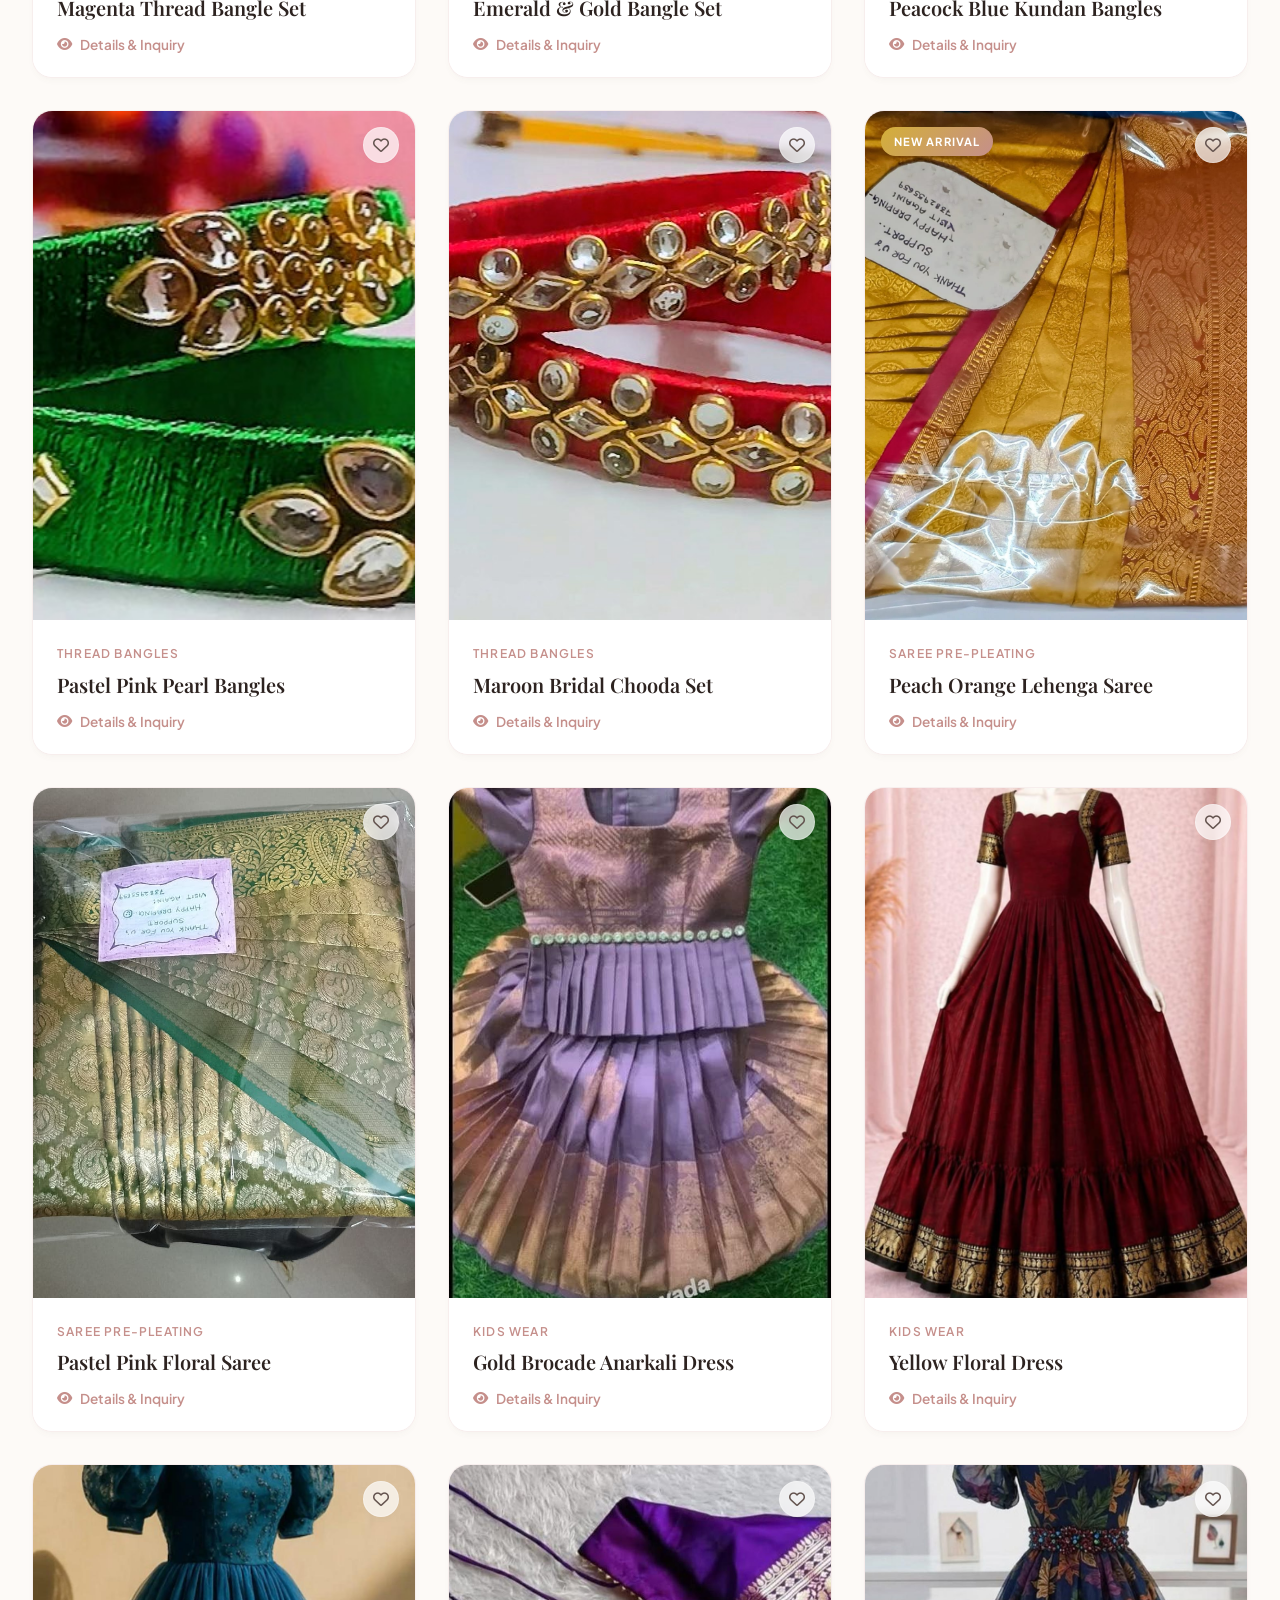
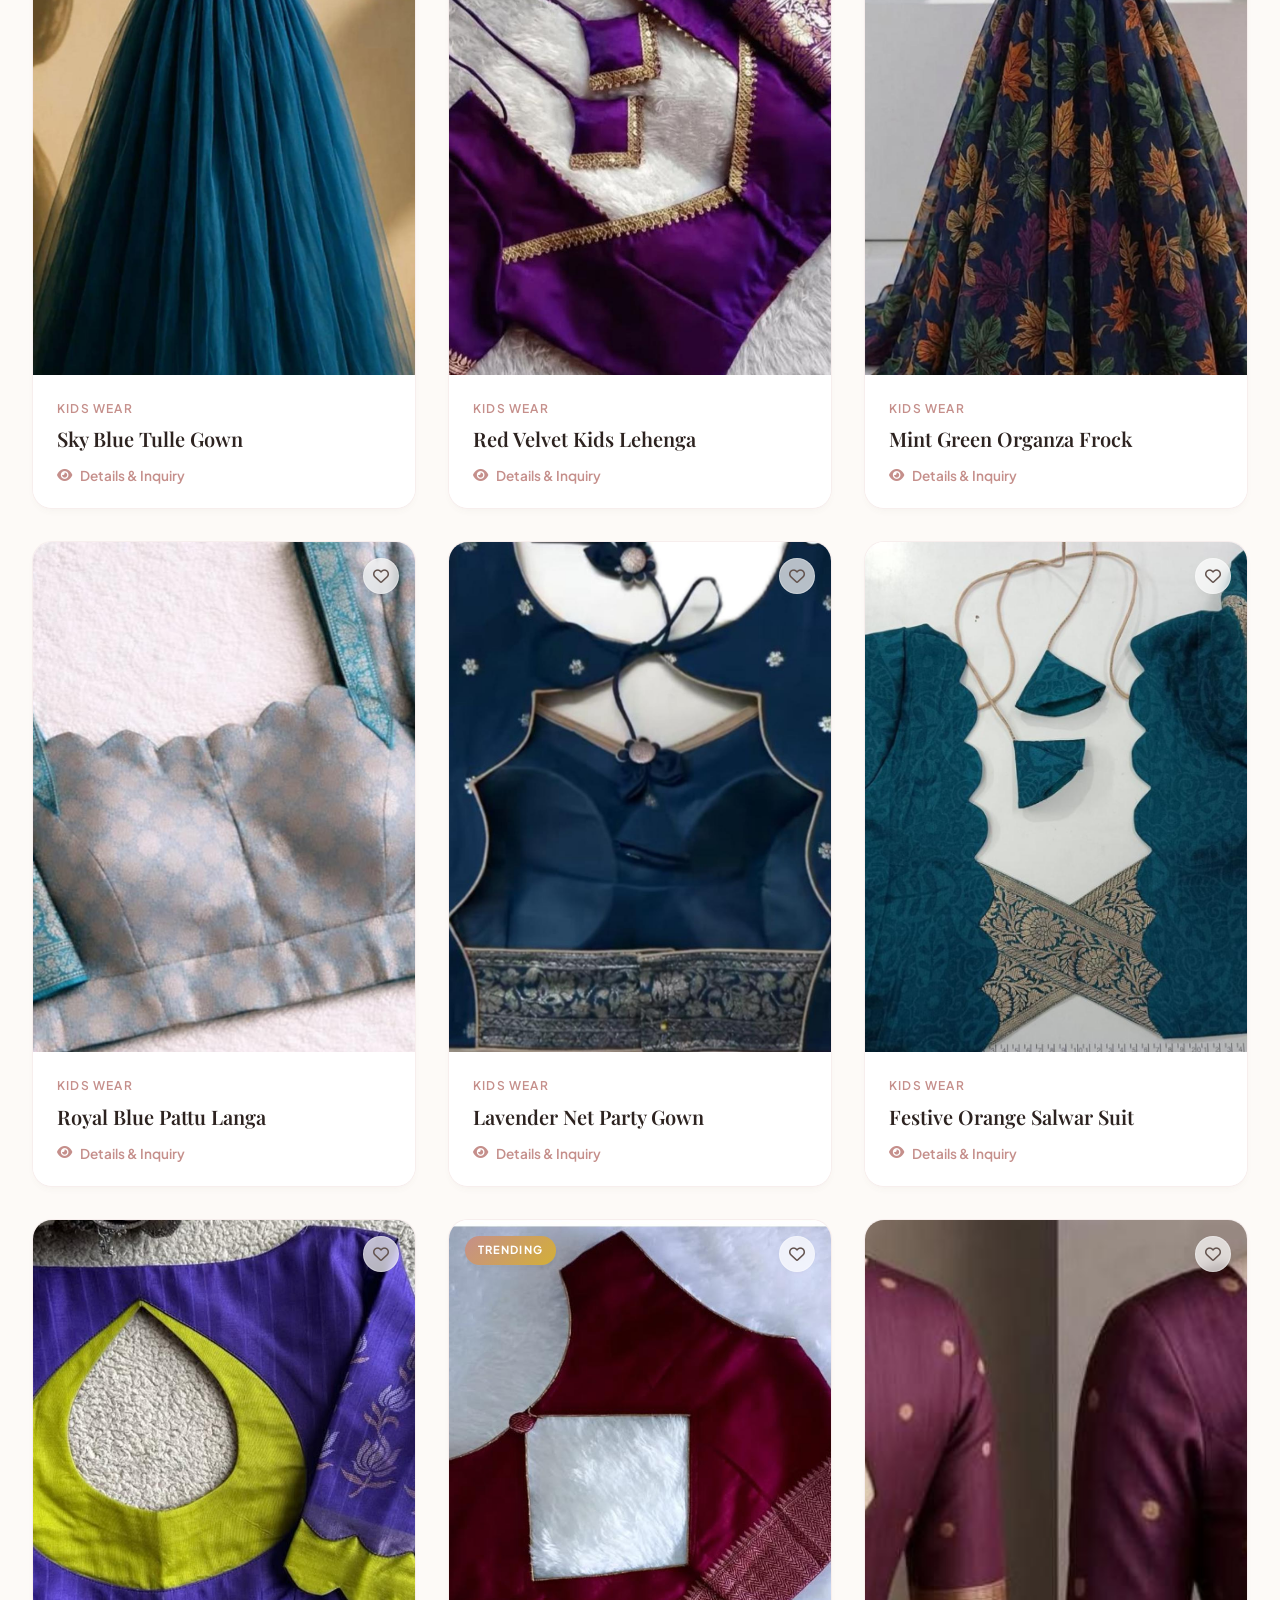
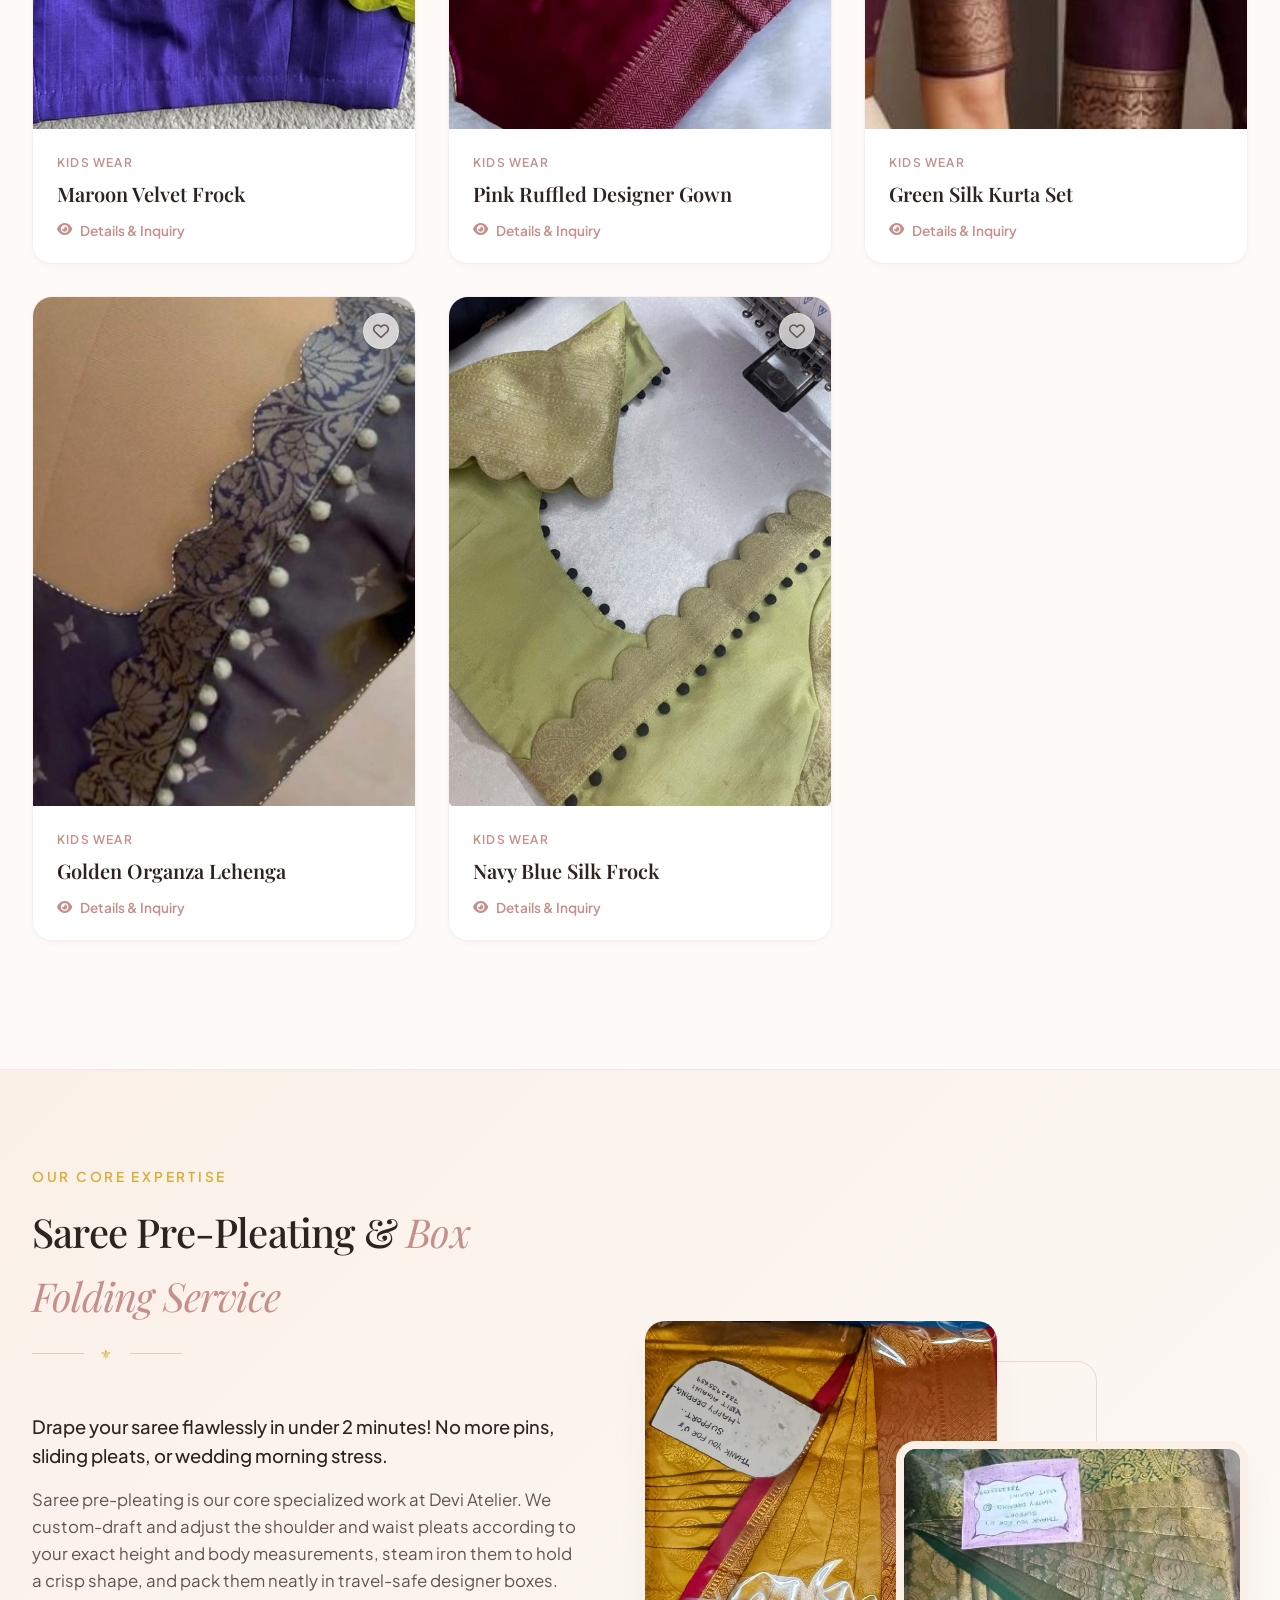
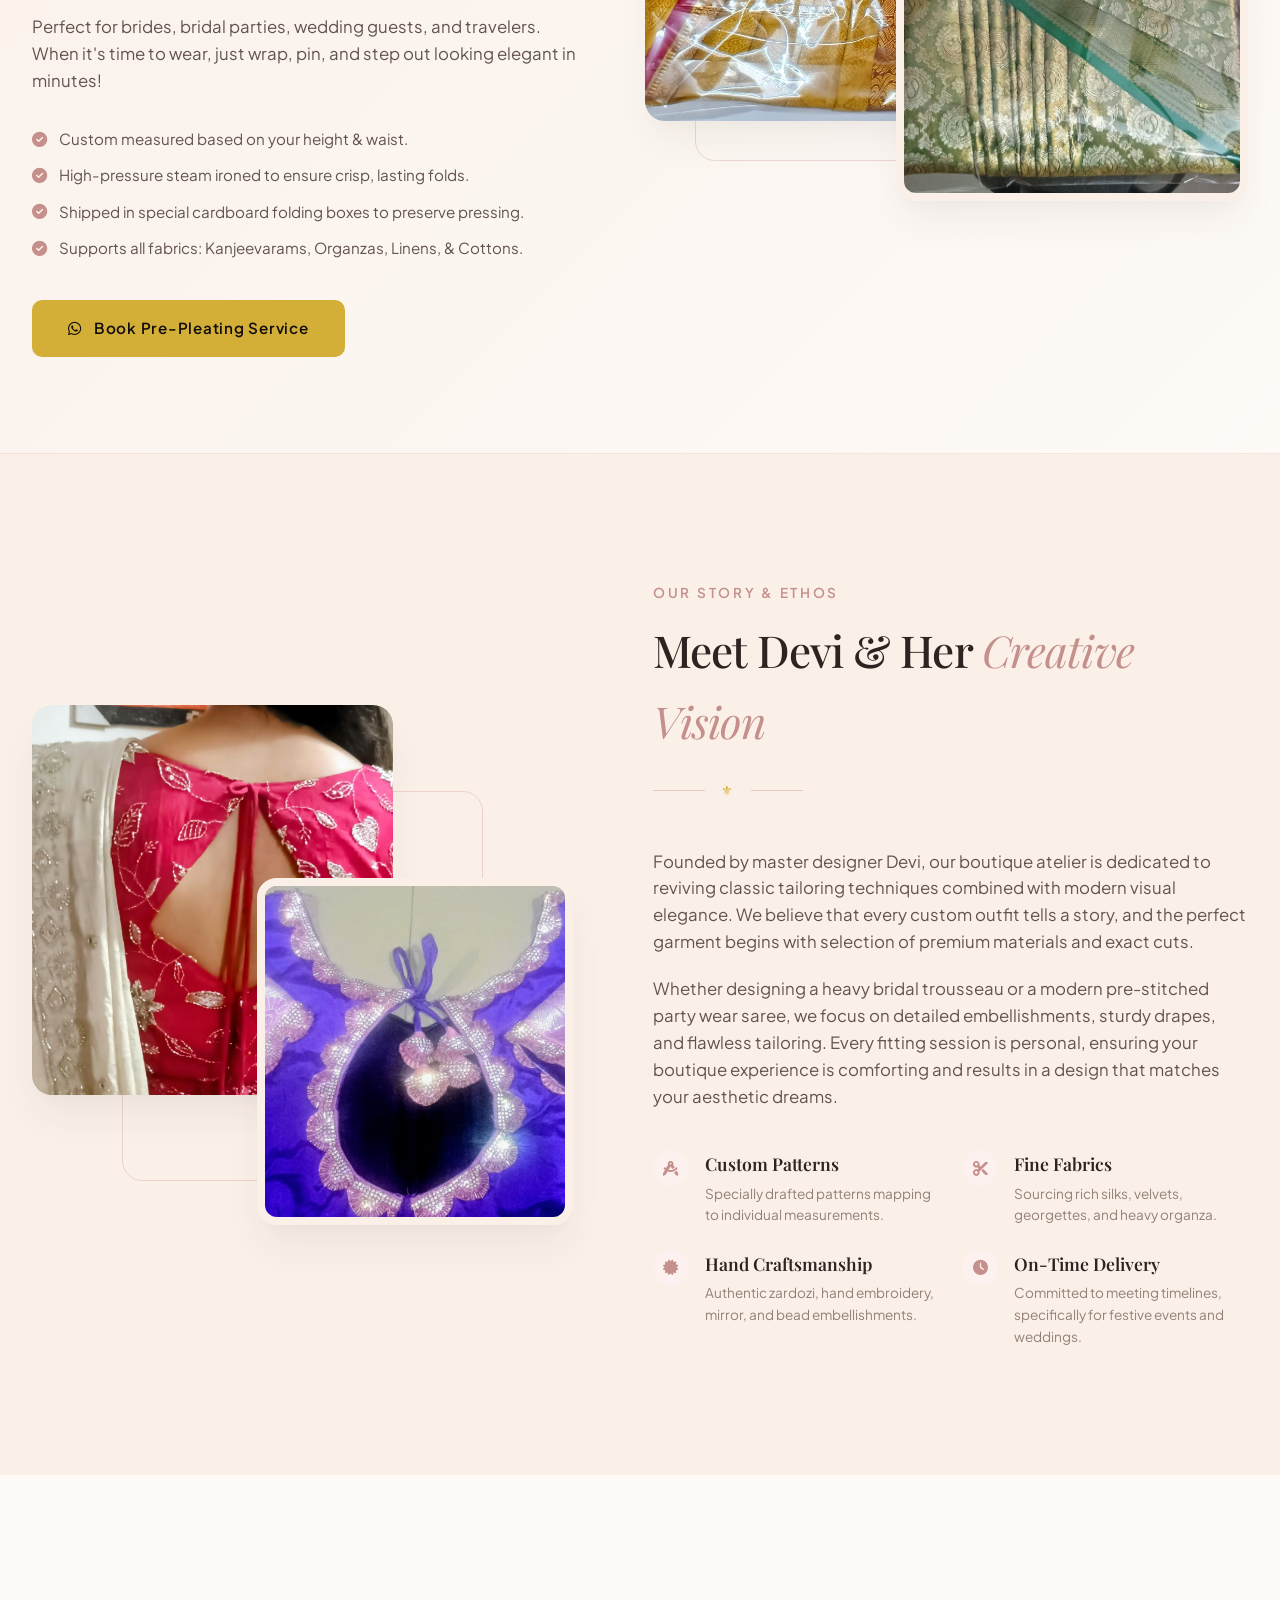
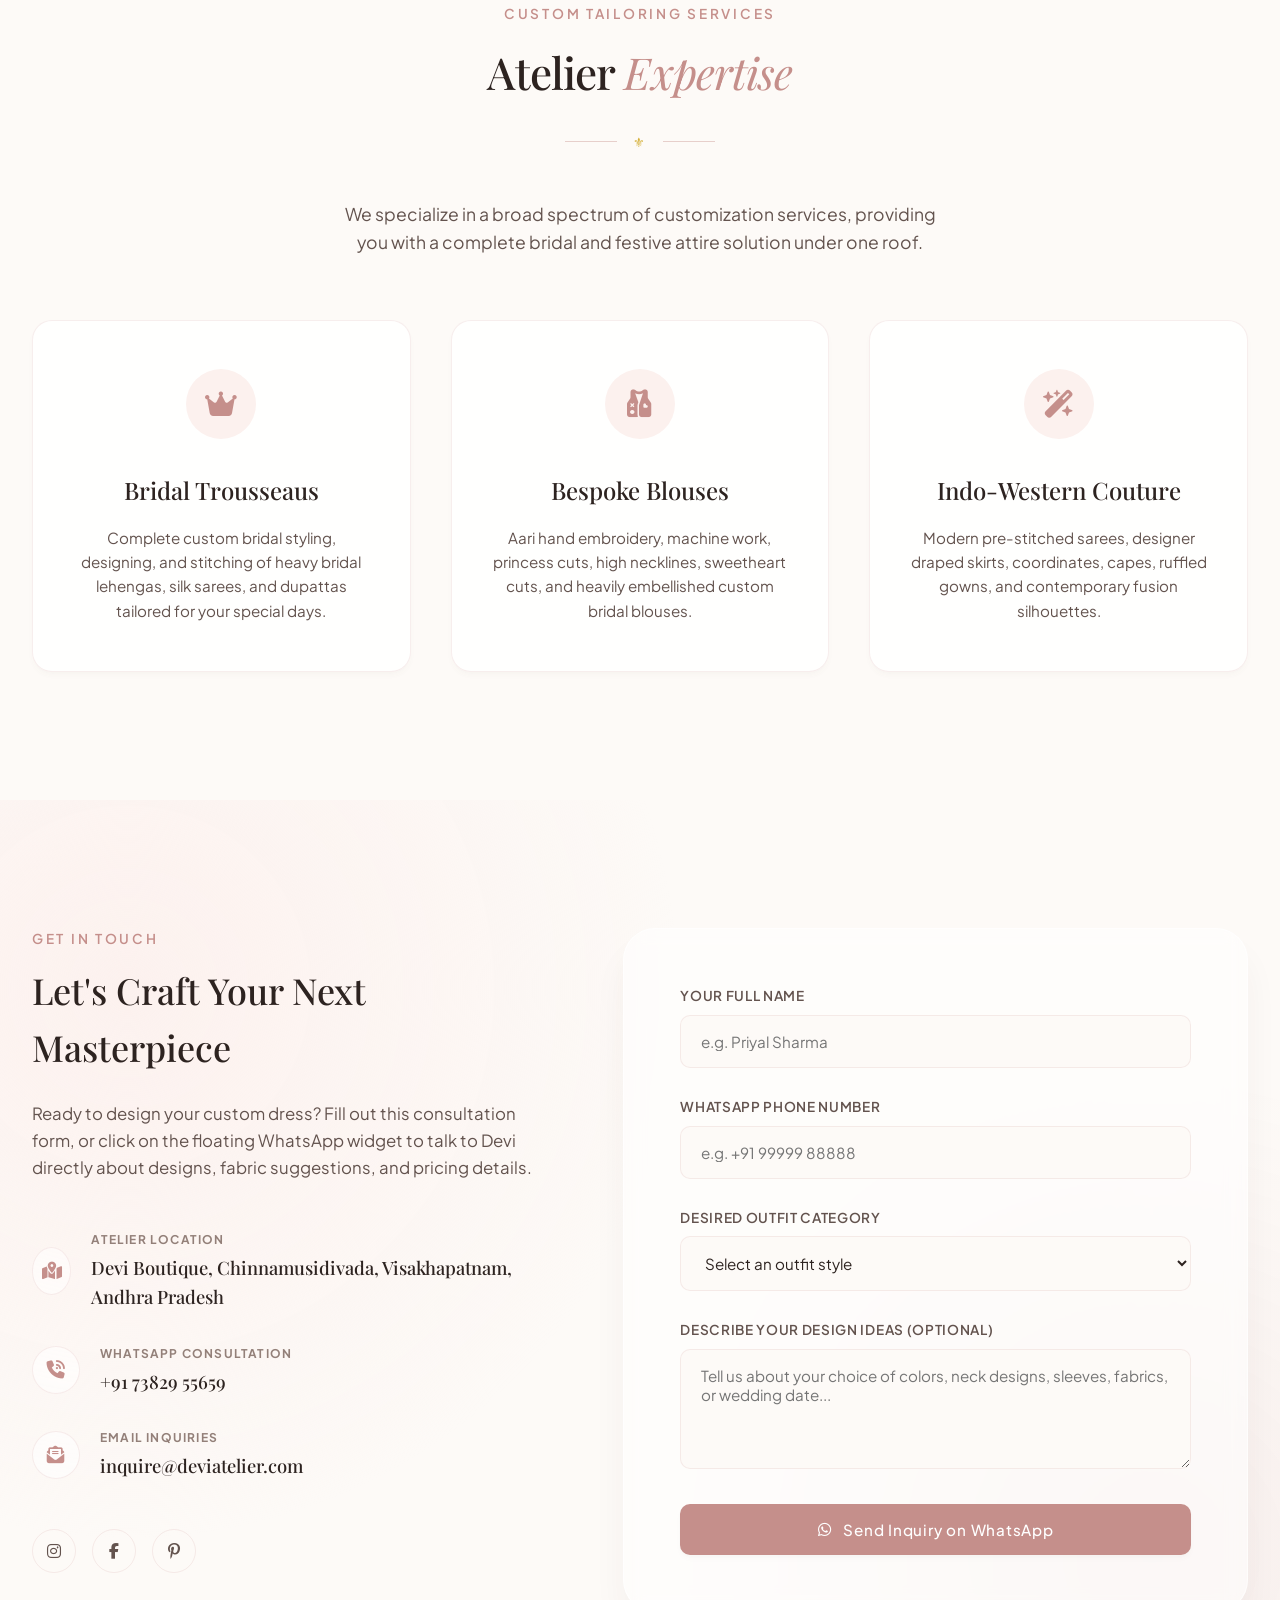
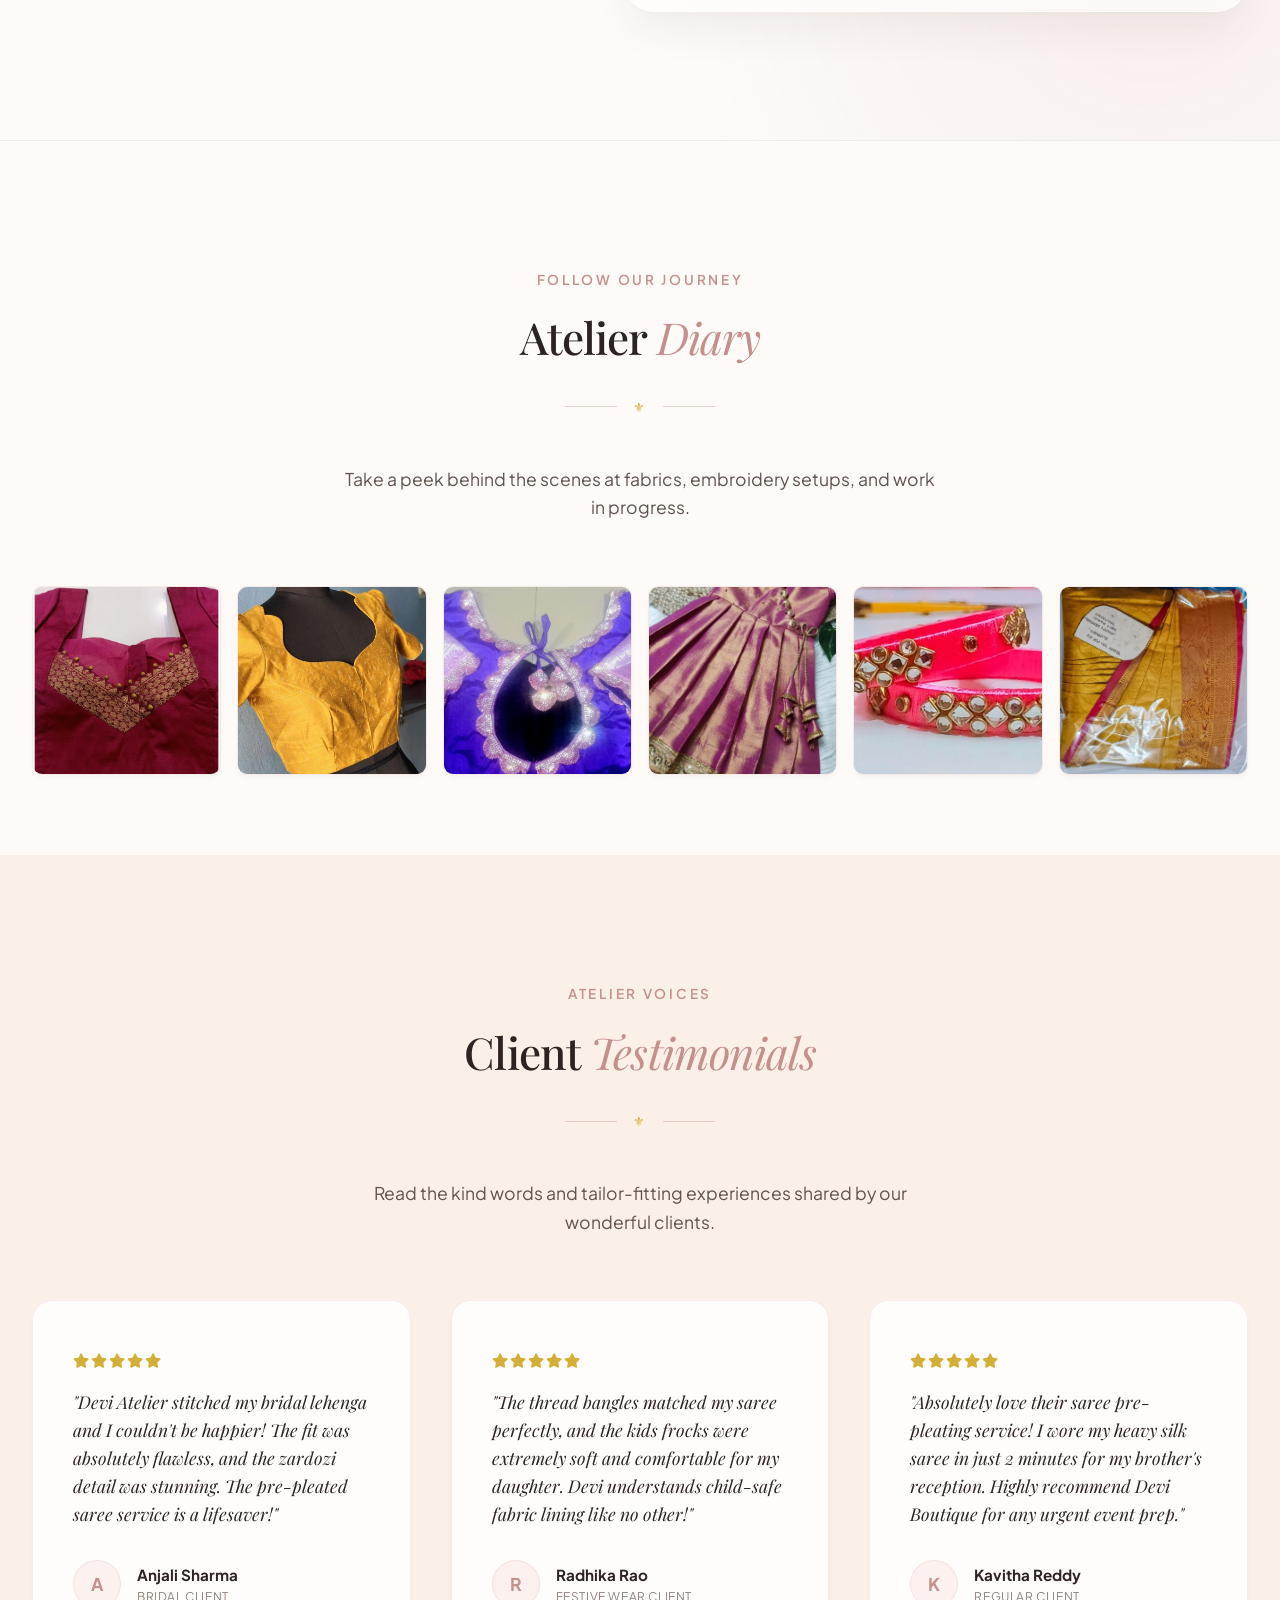
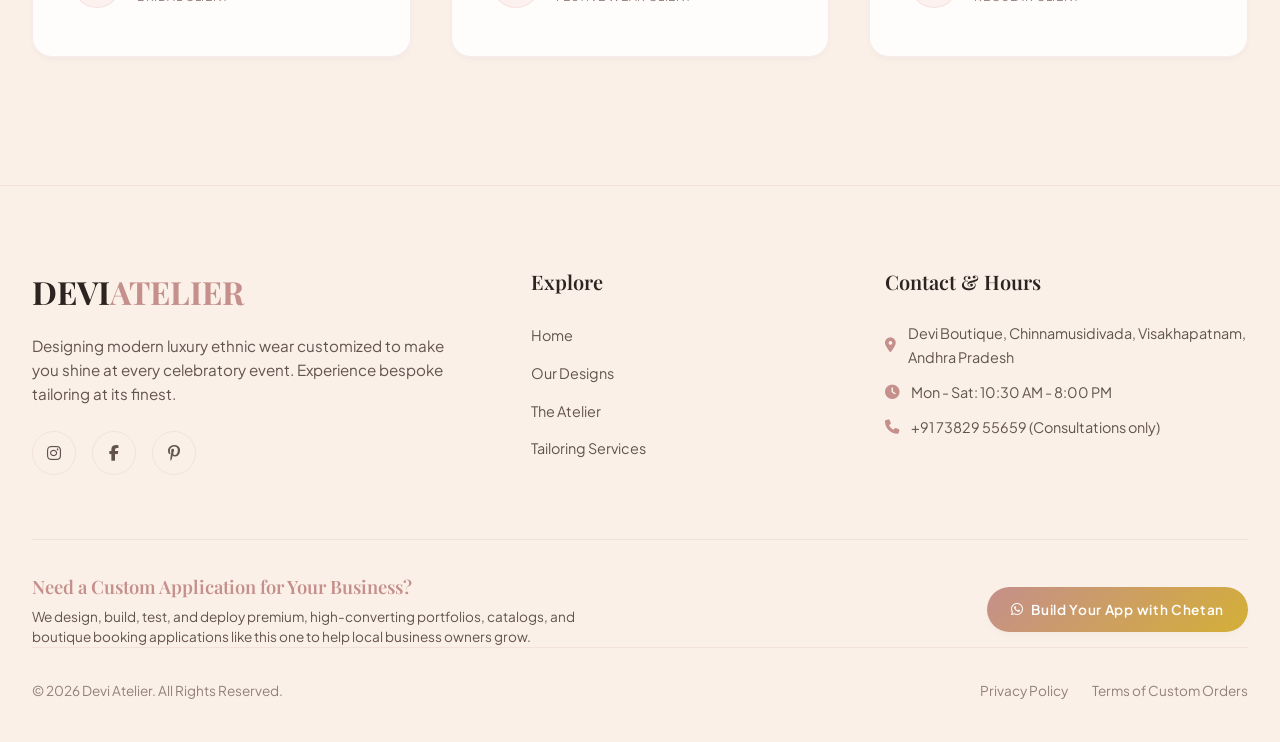
==== commit cd5d244b: "Add developer credit banner inside footer to market Chetan's application development services" ====
--- a/index.html
+++ b/index.html
@@ -1300,6 +1300,21 @@
           <p><i class="fa-solid fa-phone"></i> +91 73829 55659 (Consultations only)</p>
         </div>
       </div>
+      <!-- Developer Attribution Banner -->
+      <div class="developer-credit" style="border-top: 1px solid var(--border-color); margin-top: 3rem; padding-top: 2rem; display: flex; justify-content: space-between; align-items: center; flex-wrap: wrap; gap: 1.5rem;">
+        <div style="max-width: 600px; text-align: left;">
+          <h4 style="font-family: var(--font-serif); font-size: 1.15rem; color: var(--accent-rose); margin-bottom: 0.35rem; font-weight: 600;">Need a Custom Application for Your Business?</h4>
+          <p style="font-size: 0.85rem; color: var(--text-secondary); line-height: 1.5; margin: 0;">
+            We design, build, test, and deploy premium, high-converting portfolios, catalogs, and boutique booking applications like this one to help local business owners grow.
+          </p>
+        </div>
+        <div>
+          <a href="https://wa.me/918328589276?text=Hi%20Chetan!%20I%20saw%20your%20boutique%20app%20design%20and%20want%20to%20consult%20for%20a%20business%20application." target="_blank" rel="noopener noreferrer" class="btn" style="padding: 0.7rem 1.5rem; font-size: 0.85rem; background: linear-gradient(135deg, var(--accent-rose) 0%, var(--accent-gold) 100%); border: none; color: #fff; border-radius: 30px; display: inline-flex; align-items: center; gap: 0.5rem; text-decoration: none; font-weight: 600; box-shadow: var(--shadow-sm); transition: var(--transition-fast);">
+            <i class="fa-brands fa-whatsapp"></i> Build Your App with Chetan
+          </a>
+        </div>
+      </div>
+
       <div class="footer-bottom">
         <p>&copy; 2026 Devi Atelier. All Rights Reserved.</p>
         <div class="footer-bottom-links">
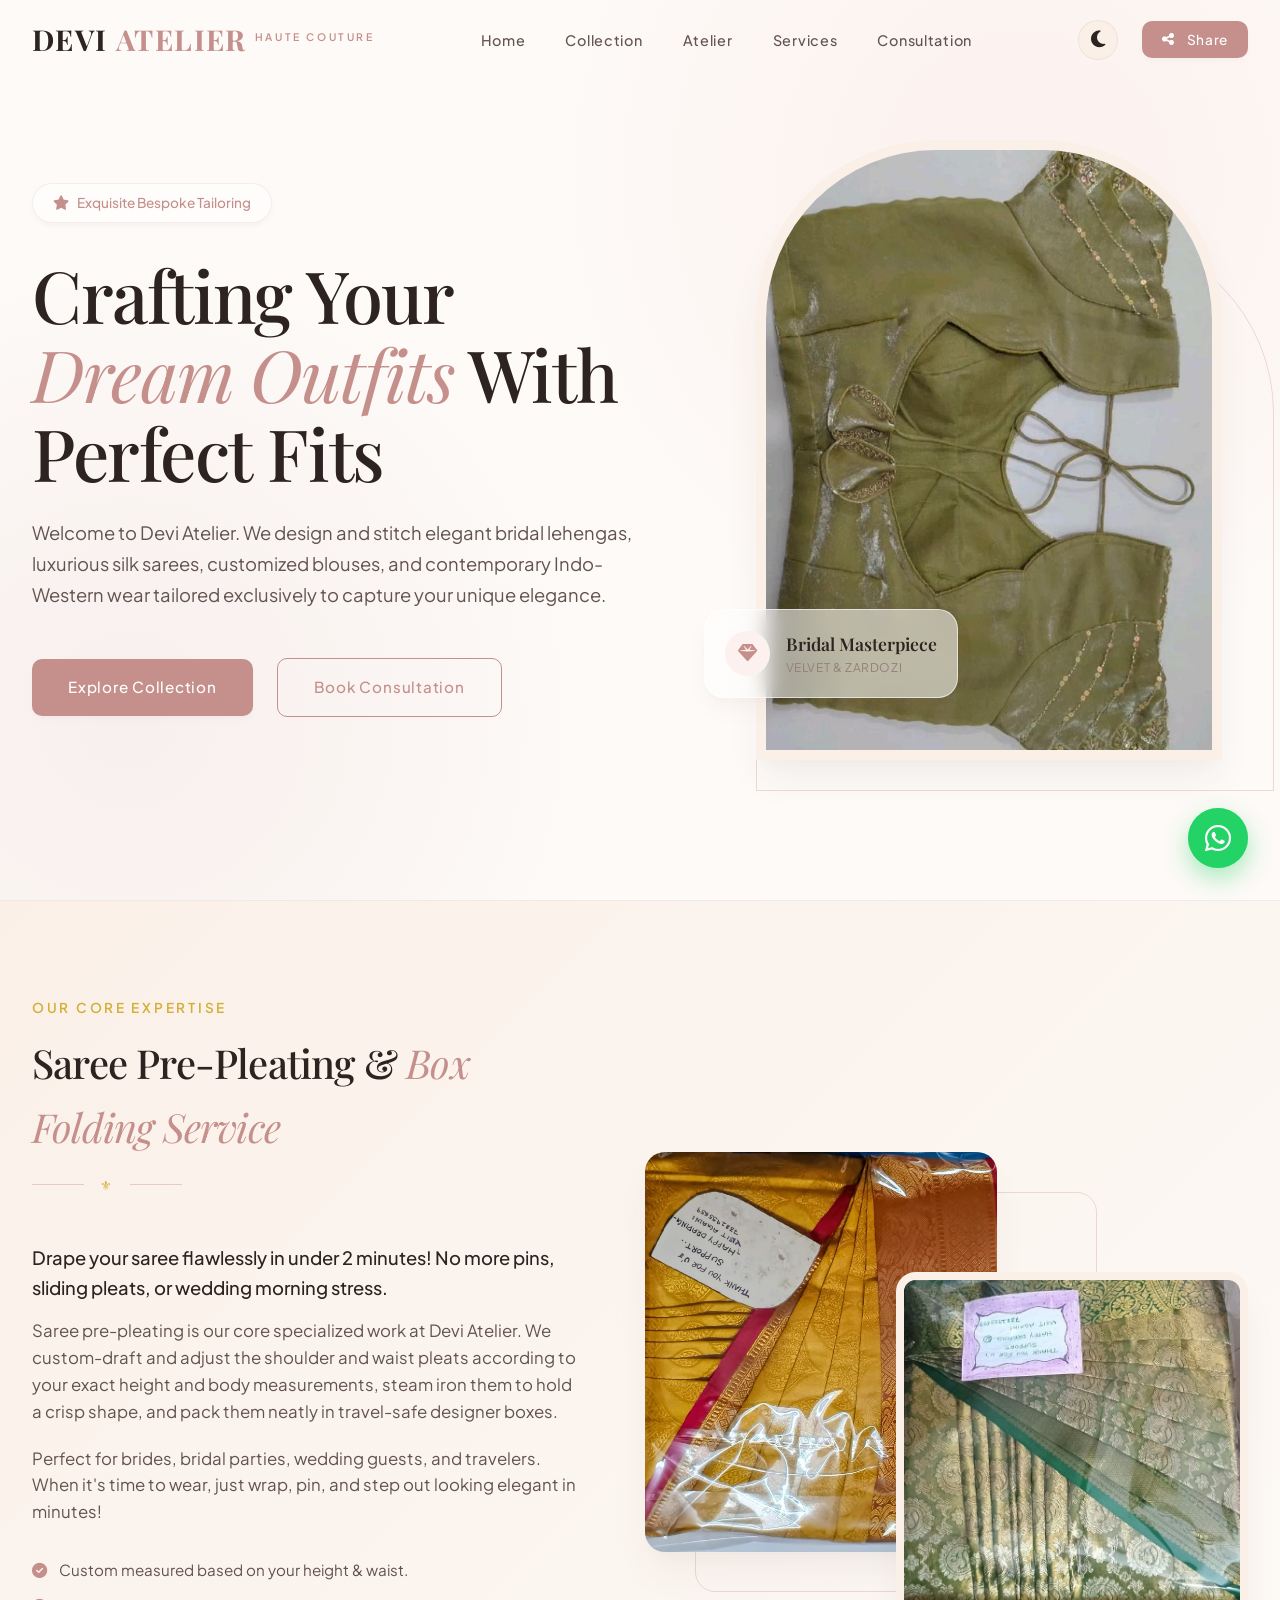
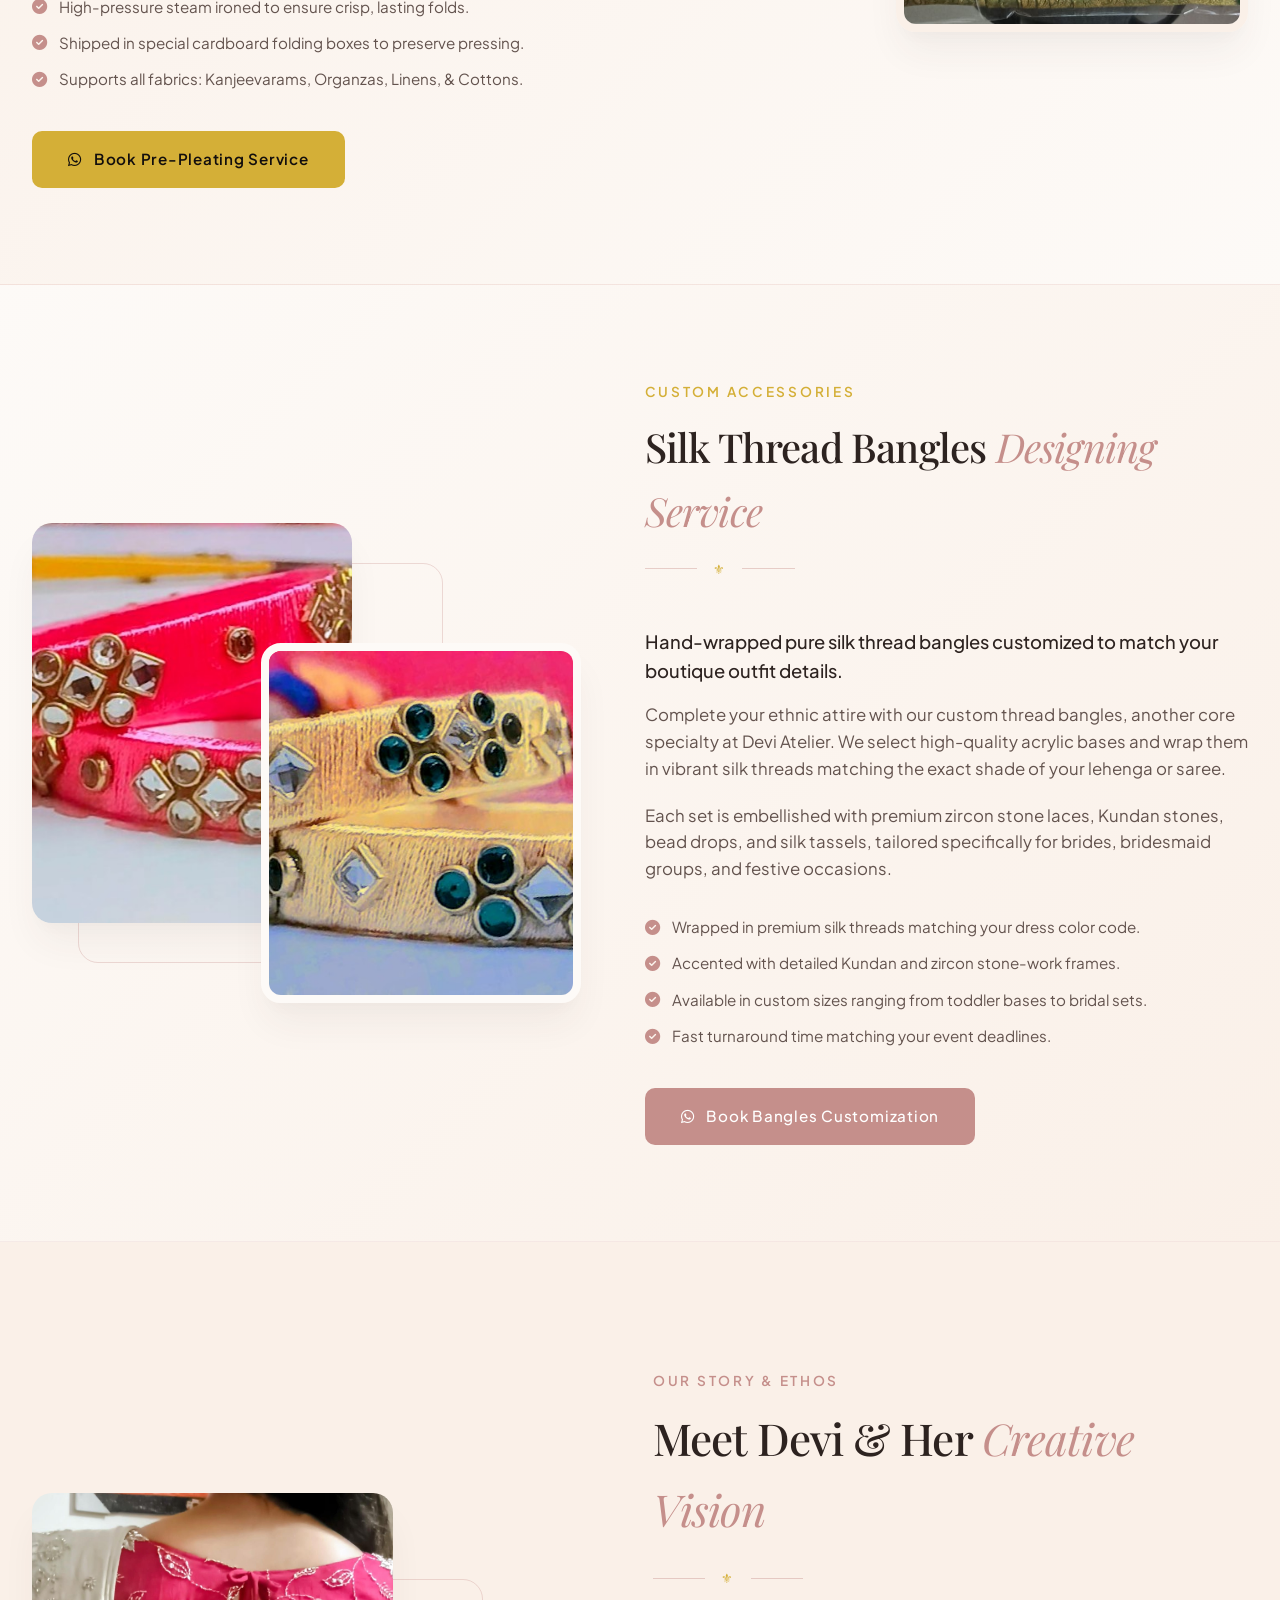
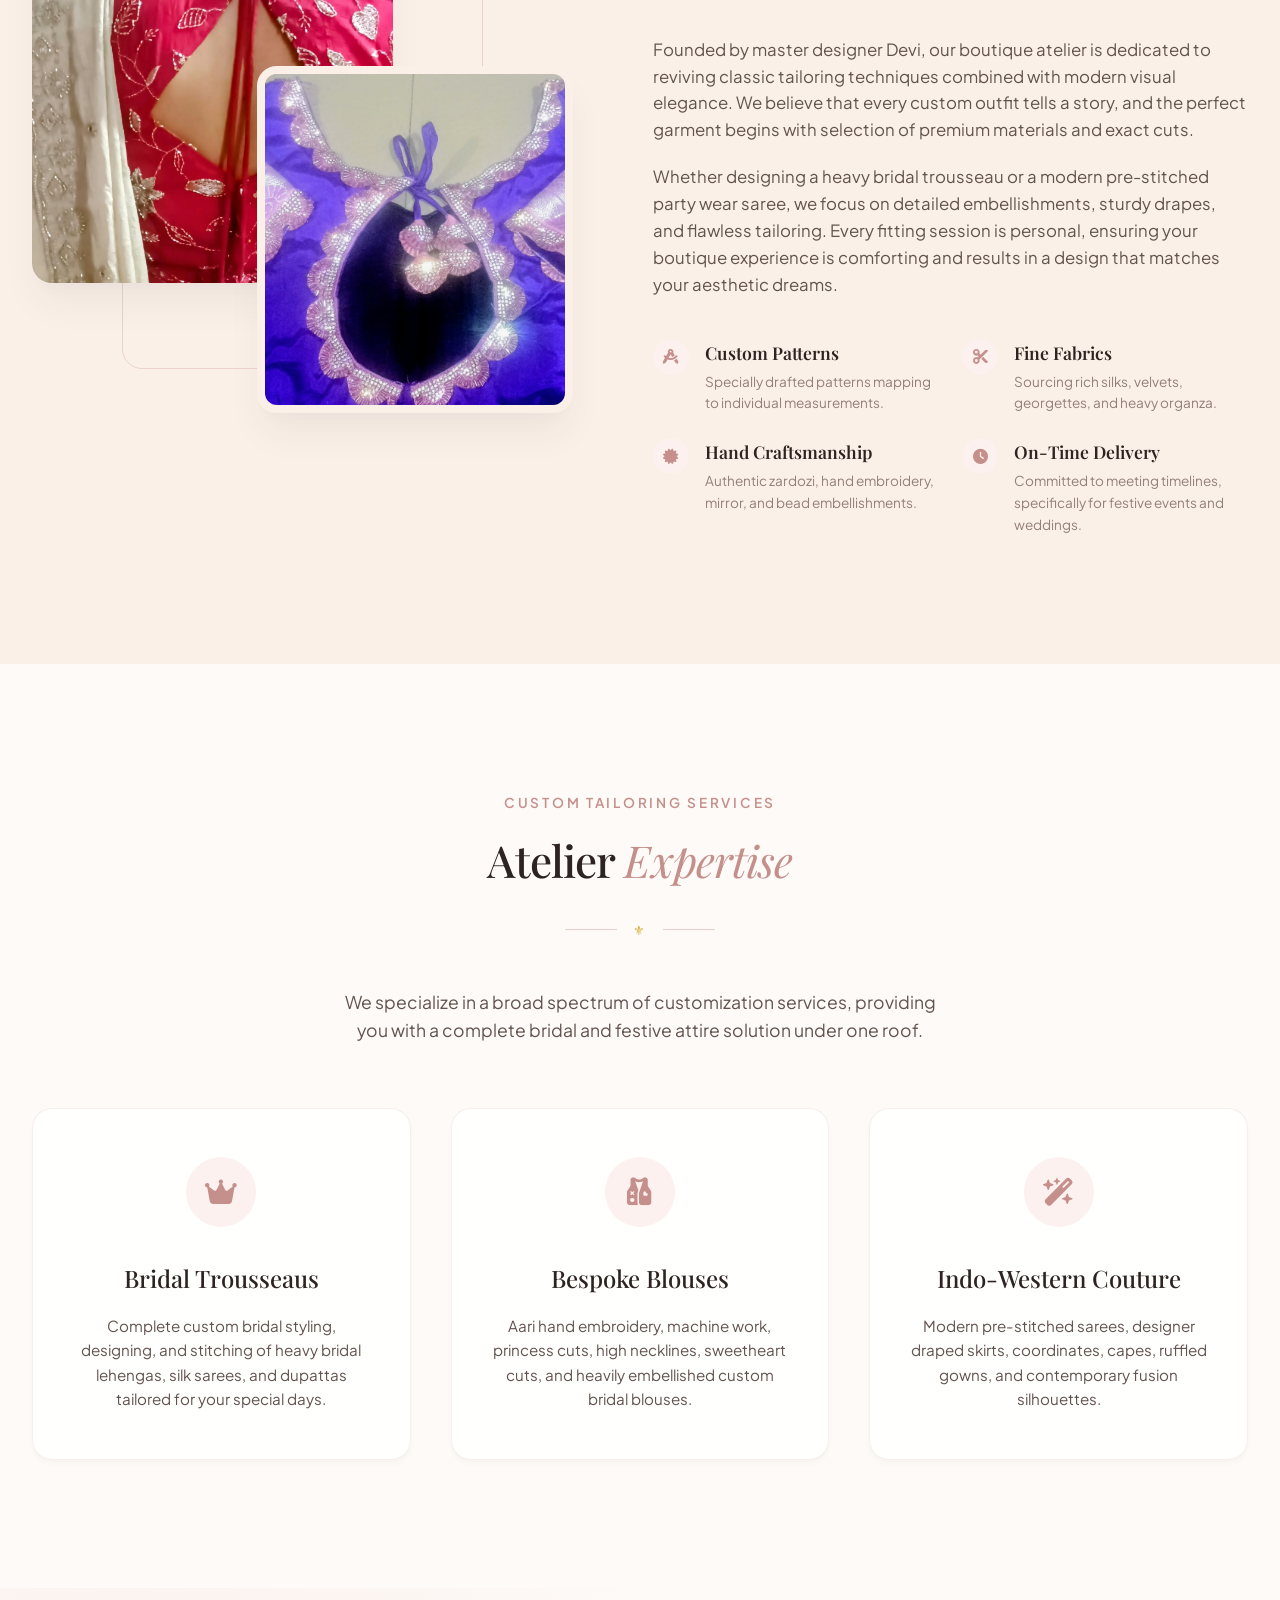
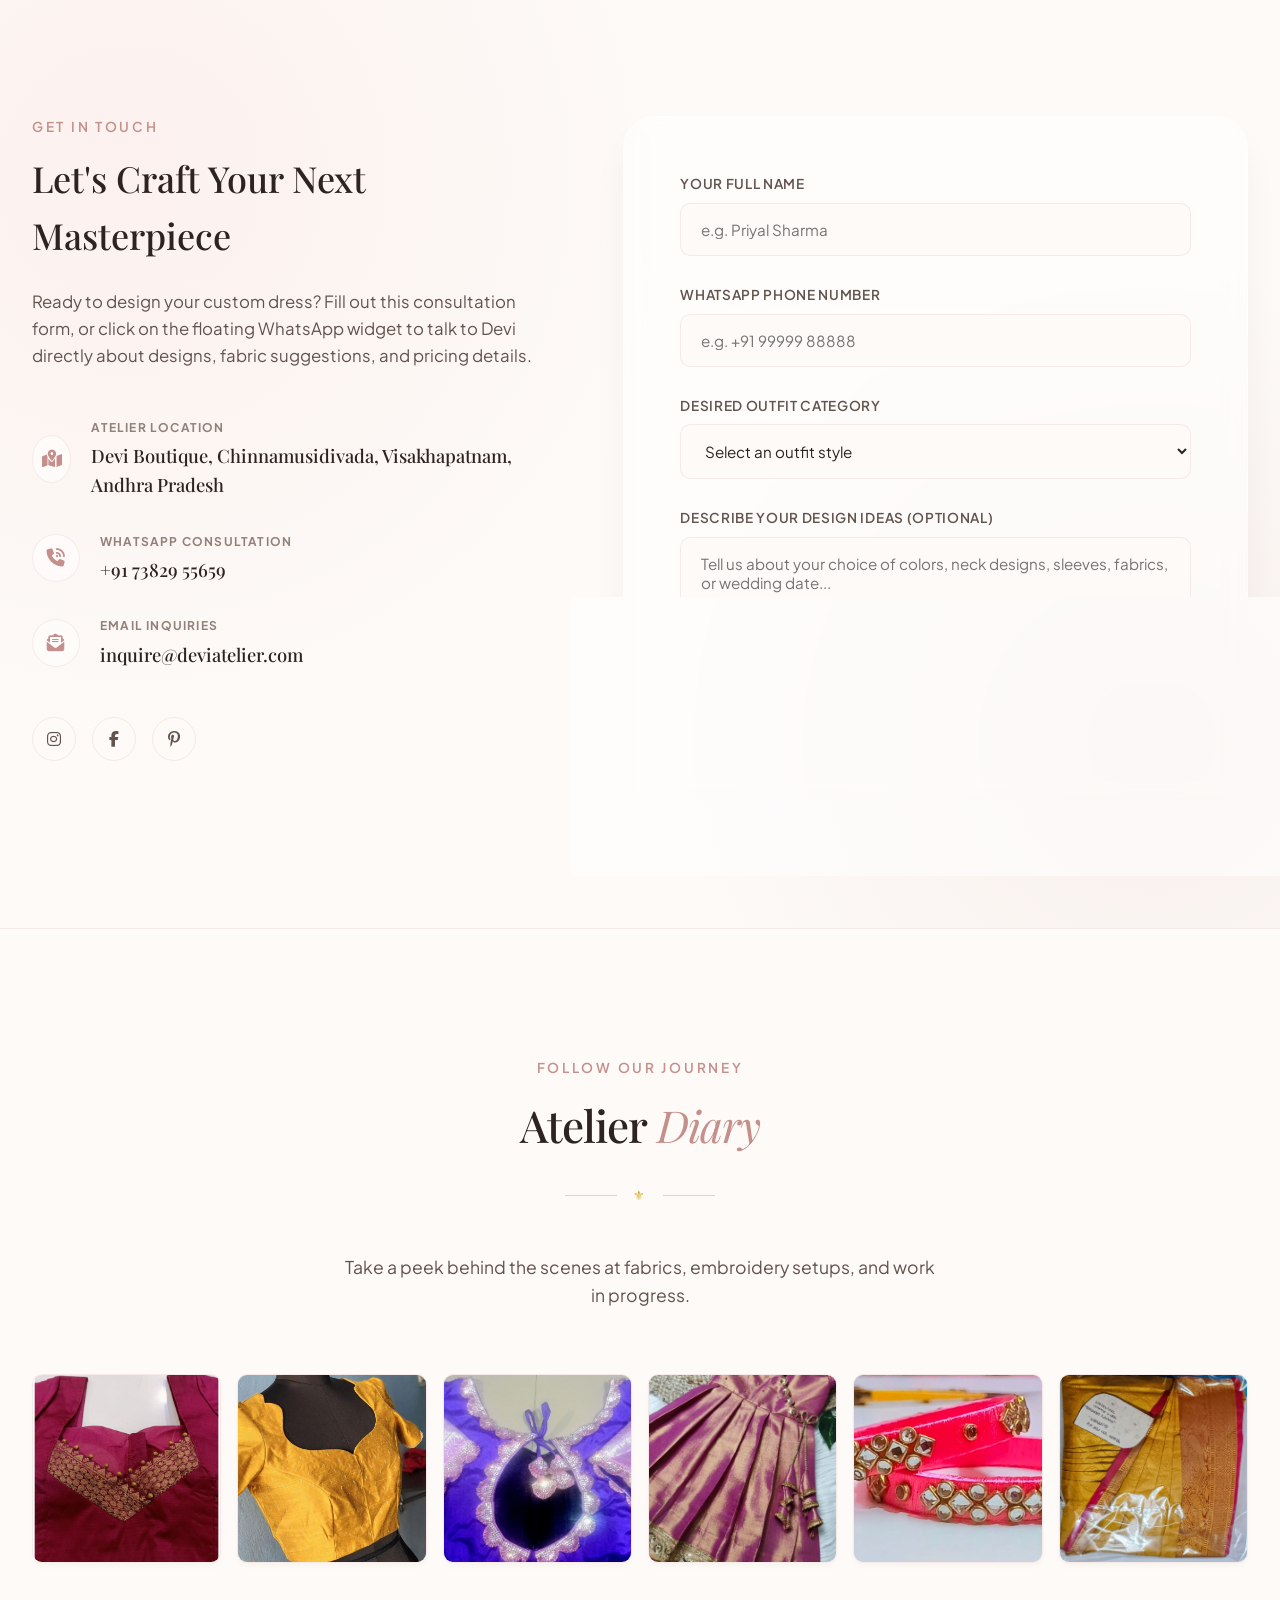
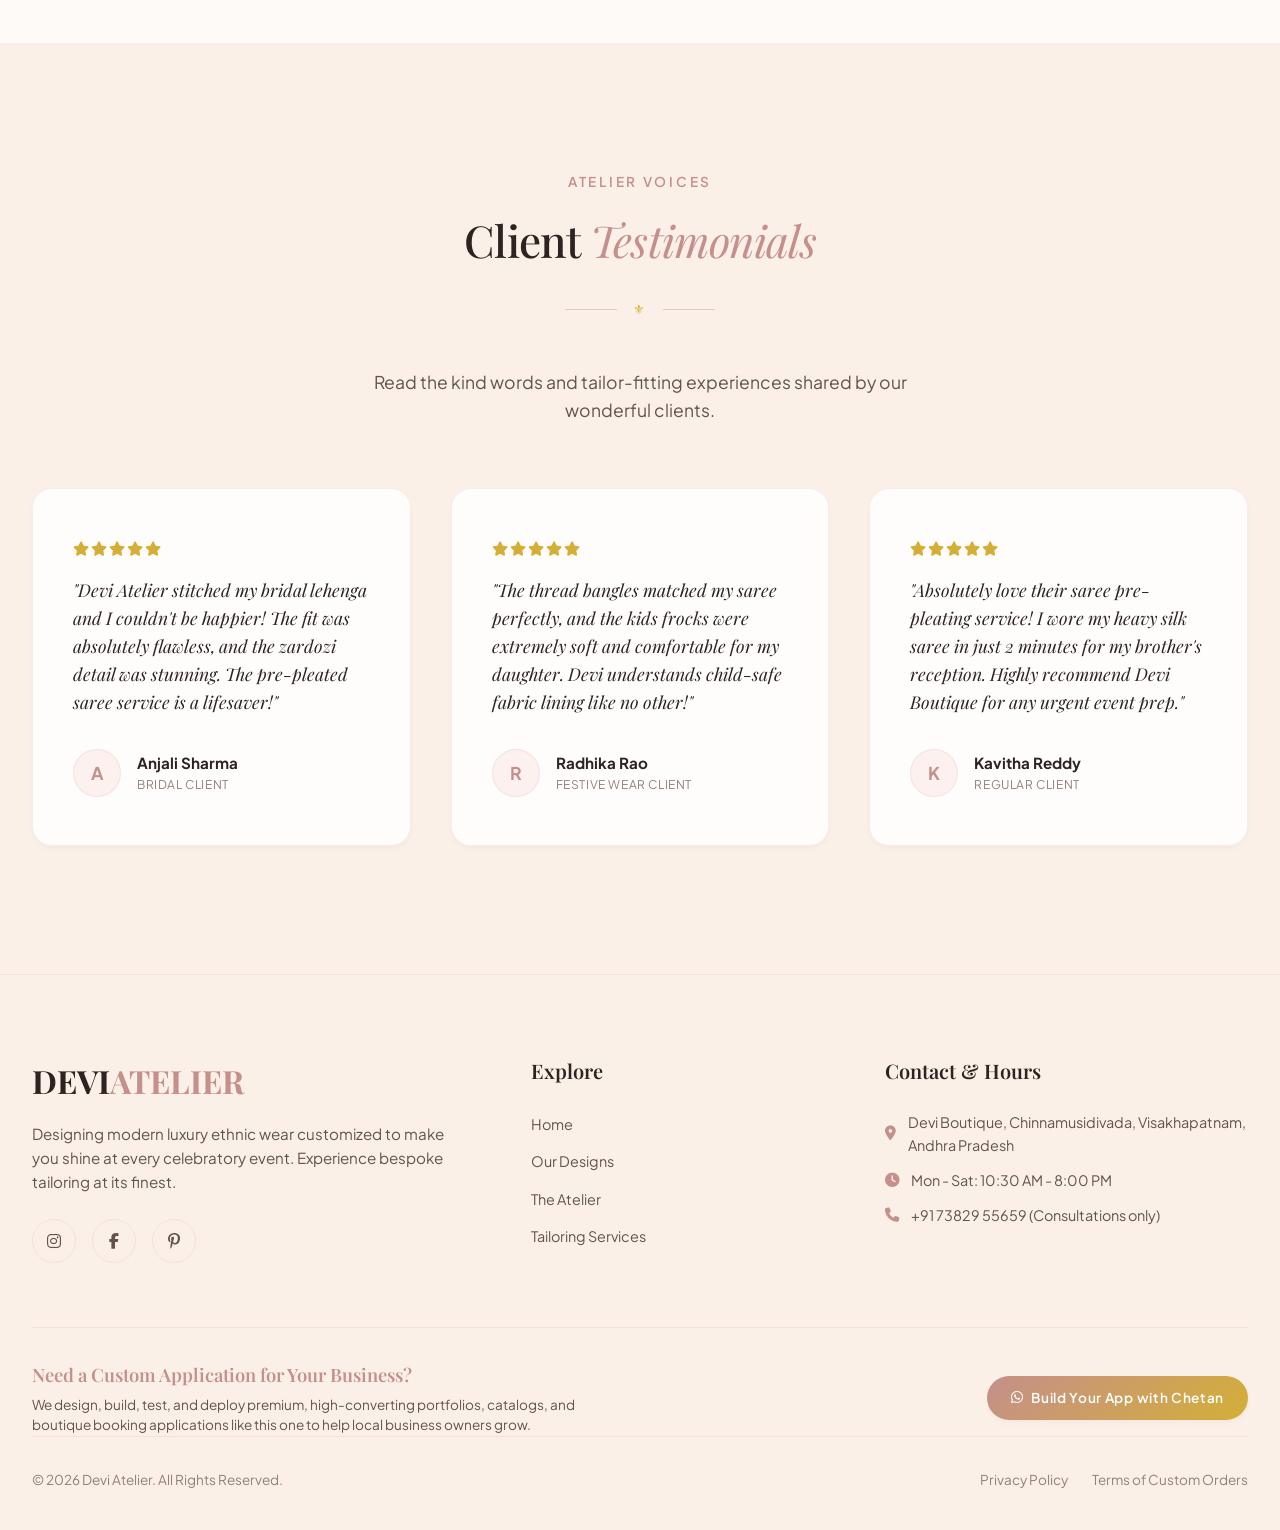
==== commit de1c18d0: "Optimize page load speed by splitting portfolio into collection.html and add Thread Bangles advertis" ====
--- a/index.html
+++ b/index.html
@@ -48,7 +48,7 @@
       
       <ul class="nav-menu" id="nav-menu">
         <li><a href="#hero" class="nav-link">Home</a></li>
-        <li><a href="#portfolio" class="nav-link">Collection</a></li>
+        <li><a href="collection.html" class="nav-link">Collection</a></li>
         <li><a href="#about" class="nav-link">Atelier</a></li>
         <li><a href="#services" class="nav-link">Services</a></li>
         <li><a href="#contact" class="nav-link">Consultation</a></li>
@@ -86,7 +86,7 @@
             Welcome to Devi Atelier. We design and stitch elegant bridal lehengas, luxurious silk sarees, customized blouses, and contemporary Indo-Western wear tailored exclusively to capture your unique elegance.
           </p>
           <div class="hero-btns">
-            <a href="#portfolio" class="btn btn-primary">Explore Collection</a>
+            <a href="collection.html" class="btn btn-primary">Explore Collection</a>
             <a href="#contact" class="btn btn-secondary">Book Consultation</a>
           </div>
         </div>
@@ -103,733 +103,6 @@
             </div>
           </div>
         </div>
-      </div>
-    </div>
-  </section>
-
-  <!-- ============================================
-       PORTFOLIO SECTION
-       ============================================ -->
-  <section class="portfolio reveal" id="portfolio">
-    <div class="container">
-      <span class="section-tag">Our Masterpieces</span>
-      <h2 class="section-title">Past <span>Creations</span></h2>
-      <div class="luxury-divider"><span>⚜</span></div>
-      <p class="section-desc">
-        Take a glance through our curation of customized designer outfits crafted with fine fabrics and hand-detailed craftsmanship. Click on any outfit to view styling details and make inquiries.
-      </p>
-
-      <!-- Category Filter Buttons -->
-      <div class="portfolio-filters" id="portfolio-filters">
-        <button class="filter-btn active" data-filter="all">All Designs</button>
-        <button class="filter-btn" data-filter="favorites" id="favorites-filter-btn"><i class="fa-solid fa-heart"></i> My Favorites</button>
-        <button class="filter-btn" data-filter="prepleating">Saree Pre-Pleating</button>
-        <button class="filter-btn" data-filter="bridal">Bridal Lehengas</button>
-        <button class="filter-btn" data-filter="sarees">Designer Sarees</button>
-        <button class="filter-btn" data-filter="blouses">Custom Blouses</button>
-        <button class="filter-btn" data-filter="bangles">Thread Bangles</button>
-        <button class="filter-btn" data-filter="kids">Kids Wear</button>
-        <button class="filter-btn" data-filter="indo-western">Indo-Western</button>
-        <button class="filter-btn" data-filter="salwars">Anarkali &amp; Suits</button>
-      </div>
-
-      <!-- Gallery Grid -->
-      <div class="portfolio-grid" id="portfolio-grid">
-        
-        <!-- Item 1 -->
-        <div class="portfolio-item" data-category="bridal" data-id="1">
-          <div class="portfolio-item-img-wrapper">
-            <!-- Badge -->
-            <span class="card-badge badge-signature">Signature</span>
-            <!-- Wishlist Heart Button -->
-            <button class="wishlist-btn" aria-label="Add to Favorites" data-wishlist-id="1">
-              <i class="fa-regular fa-heart"></i>
-            </button>
-            <img src="images/work-1.jpg" alt="Royal Velvet Bridal Lehenga" loading="lazy">
-            <div class="portfolio-item-overlay">
-              <span class="overlay-tag">Bridal Lehenga</span>
-              <h3 class="overlay-title">Royal Velvet Bridal Lehenga</h3>
-              <button class="overlay-btn"><i class="fa-solid fa-eye"></i> View Details</button>
-            </div>
-          </div>
-          <div class="portfolio-item-info">
-            <span class="item-category">Bridal Lehenga</span>
-            <h3 class="item-title">Royal Velvet Bridal Lehenga</h3>
-            <button class="item-inquire-btn"><i class="fa-solid fa-eye"></i> Details &amp; Inquiry</button>
-          </div>
-        </div>
-
-        <!-- Item 2 -->
-        <div class="portfolio-item" data-category="indo-western" data-id="2">
-          <div class="portfolio-item-img-wrapper">
-            <!-- Badge -->
-            <span class="card-badge badge-trending">Trending</span>
-            <!-- Wishlist Heart Button -->
-            <button class="wishlist-btn" aria-label="Add to Favorites" data-wishlist-id="2">
-              <i class="fa-regular fa-heart"></i>
-            </button>
-            <img src="images/work-2.jpg" alt="Champagne Sequined Gown" loading="lazy">
-            <div class="portfolio-item-overlay">
-              <span class="overlay-tag">Indo-Western</span>
-              <h3 class="overlay-title">Champagne Sequined Gown</h3>
-              <button class="overlay-btn"><i class="fa-solid fa-eye"></i> View Details</button>
-            </div>
-          </div>
-          <div class="portfolio-item-info">
-            <span class="item-category">Indo-Western</span>
-            <h3 class="item-title">Champagne Sequined Gown</h3>
-            <button class="item-inquire-btn"><i class="fa-solid fa-eye"></i> Details &amp; Inquiry</button>
-          </div>
-        </div>
-
-        <!-- Item 3 -->
-        <div class="portfolio-item" data-category="salwars" data-id="3">
-          <div class="portfolio-item-img-wrapper">
-            <!-- Badge -->
-            <span class="card-badge badge-new">New Arrival</span>
-            <!-- Wishlist Heart Button -->
-            <button class="wishlist-btn" aria-label="Add to Favorites" data-wishlist-id="3">
-              <i class="fa-regular fa-heart"></i>
-            </button>
-            <img src="images/work-3.jpg" alt="Pastel Floral Georgette Anarkali" loading="lazy">
-            <div class="portfolio-item-overlay">
-              <span class="overlay-tag">Anarkali &amp; Suits</span>
-              <h3 class="overlay-title">Pastel Floral Anarkali</h3>
-              <button class="overlay-btn"><i class="fa-solid fa-eye"></i> View Details</button>
-            </div>
-          </div>
-          <div class="portfolio-item-info">
-            <span class="item-category">Anarkali &amp; Suits</span>
-            <h3 class="item-title">Pastel Floral Anarkali</h3>
-            <button class="item-inquire-btn"><i class="fa-solid fa-eye"></i> Details &amp; Inquiry</button>
-          </div>
-        </div>
-
-        <!-- Item 4 -->
-        <div class="portfolio-item" data-category="blouses" data-id="4">
-          <div class="portfolio-item-img-wrapper">
-            <!-- Wishlist Heart Button -->
-            <button class="wishlist-btn" aria-label="Add to Favorites" data-wishlist-id="4">
-              <i class="fa-regular fa-heart"></i>
-            </button>
-            <img src="images/work-4.jpg" alt="Teal Hand-Crafted Cutwork Blouse" loading="lazy">
-            <div class="portfolio-item-overlay">
-              <span class="overlay-tag">Custom Blouses</span>
-              <h3 class="overlay-title">Teal Cutwork Blouse</h3>
-              <button class="overlay-btn"><i class="fa-solid fa-eye"></i> View Details</button>
-            </div>
-          </div>
-          <div class="portfolio-item-info">
-            <span class="item-category">Custom Blouses</span>
-            <h3 class="item-title">Teal Cutwork Blouse</h3>
-            <button class="item-inquire-btn"><i class="fa-solid fa-eye"></i> Details &amp; Inquiry</button>
-          </div>
-        </div>
-
-        <!-- Item 5 -->
-        <div class="portfolio-item" data-category="sarees" data-id="5">
-          <div class="portfolio-item-img-wrapper">
-            <!-- Badge -->
-            <span class="card-badge badge-signature">Best Seller</span>
-            <!-- Wishlist Heart Button -->
-            <button class="wishlist-btn" aria-label="Add to Favorites" data-wishlist-id="5">
-              <i class="fa-regular fa-heart"></i>
-            </button>
-            <img src="images/work-5.jpg" alt="Emerald Green Banarasi Silk Saree" loading="lazy">
-            <div class="portfolio-item-overlay">
-              <span class="overlay-tag">Designer Sarees</span>
-              <h3 class="overlay-title">Emerald Silk Saree</h3>
-              <button class="overlay-btn"><i class="fa-solid fa-eye"></i> View Details</button>
-            </div>
-          </div>
-          <div class="portfolio-item-info">
-            <span class="item-category">Designer Sarees</span>
-            <h3 class="item-title">Emerald Silk Saree</h3>
-            <button class="item-inquire-btn"><i class="fa-solid fa-eye"></i> Details &amp; Inquiry</button>
-          </div>
-        </div>
-
-        <!-- Item 6 -->
-        <div class="portfolio-item" data-category="bridal" data-id="6">
-          <div class="portfolio-item-img-wrapper">
-            <!-- Badge -->
-            <span class="card-badge badge-new">New Arrival</span>
-            <!-- Wishlist Heart Button -->
-            <button class="wishlist-btn" aria-label="Add to Favorites" data-wishlist-id="6">
-              <i class="fa-regular fa-heart"></i>
-            </button>
-            <img src="images/work-6.jpg" alt="Peach Organza Mirror-Work Lehenga" loading="lazy">
-            <div class="portfolio-item-overlay">
-              <span class="overlay-tag">Bridal Lehenga</span>
-              <h3 class="overlay-title">Peach Organza Lehenga</h3>
-              <button class="overlay-btn"><i class="fa-solid fa-eye"></i> View Details</button>
-            </div>
-          </div>
-          <div class="portfolio-item-info">
-            <span class="item-category">Bridal Lehenga</span>
-            <h3 class="item-title">Peach Organza Lehenga</h3>
-            <button class="item-inquire-btn"><i class="fa-solid fa-eye"></i> Details &amp; Inquiry</button>
-          </div>
-        </div>
-
-        <!-- Item 7 -->
-        <div class="portfolio-item" data-category="blouses" data-id="7">
-          <div class="portfolio-item-img-wrapper">
-            <!-- Wishlist Heart Button -->
-            <button class="wishlist-btn" aria-label="Add to Favorites" data-wishlist-id="7">
-              <i class="fa-regular fa-heart"></i>
-            </button>
-            <img src="images/work-7.jpg" alt="Royal Velvet Sweetheart Neck Blouse" loading="lazy">
-            <div class="portfolio-item-overlay">
-              <span class="overlay-tag">Custom Blouses</span>
-              <h3 class="overlay-title">Velvet Sweetheart Blouse</h3>
-              <button class="overlay-btn"><i class="fa-solid fa-eye"></i> View Details</button>
-            </div>
-          </div>
-          <div class="portfolio-item-info">
-            <span class="item-category">Custom Blouses</span>
-            <h3 class="item-title">Velvet Sweetheart Blouse</h3>
-            <button class="item-inquire-btn"><i class="fa-solid fa-eye"></i> Details &amp; Inquiry</button>
-          </div>
-        </div>
-
-        <!-- Item 8 -->
-        <div class="portfolio-item" data-category="indo-western" data-id="8">
-          <div class="portfolio-item-img-wrapper">
-            <!-- Wishlist Heart Button -->
-            <button class="wishlist-btn" aria-label="Add to Favorites" data-wishlist-id="8">
-              <i class="fa-regular fa-heart"></i>
-            </button>
-            <img src="images/work-8.jpg" alt="Modern Ruffled Pre-Stitched Saree" loading="lazy">
-            <div class="portfolio-item-overlay">
-              <span class="overlay-tag">Indo-Western</span>
-              <h3 class="overlay-title">Ruffled Pre-Stitched Saree</h3>
-              <button class="overlay-btn"><i class="fa-solid fa-eye"></i> View Details</button>
-            </div>
-          </div>
-          <div class="portfolio-item-info">
-            <span class="item-category">Indo-Western</span>
-            <h3 class="item-title">Ruffled Pre-Stitched Saree</h3>
-            <button class="item-inquire-btn"><i class="fa-solid fa-eye"></i> Details &amp; Inquiry</button>
-          </div>
-        </div>
-
-        <!-- Item 9 -->
-        <div class="portfolio-item" data-category="salwars" data-id="9">
-          <div class="portfolio-item-img-wrapper">
-            <!-- Wishlist Heart Button -->
-            <button class="wishlist-btn" aria-label="Add to Favorites" data-wishlist-id="9">
-              <i class="fa-regular fa-heart"></i>
-            </button>
-            <img src="images/work-9.jpg" alt="Magenta Silk Anarkali Suit" loading="lazy">
-            <div class="portfolio-item-overlay">
-              <span class="overlay-tag">Anarkali &amp; Suits</span>
-              <h3 class="overlay-title">Magenta Silk Anarkali</h3>
-              <button class="overlay-btn"><i class="fa-solid fa-eye"></i> View Details</button>
-            </div>
-          </div>
-          <div class="portfolio-item-info">
-            <span class="item-category">Anarkali &amp; Suits</span>
-            <h3 class="item-title">Magenta Silk Anarkali</h3>
-            <button class="item-inquire-btn"><i class="fa-solid fa-eye"></i> Details &amp; Inquiry</button>
-          </div>
-        </div>
-
-        <!-- Item 10 -->
-        <div class="portfolio-item" data-category="blouses" data-id="10">
-          <div class="portfolio-item-img-wrapper">
-            <!-- Badge -->
-            <span class="card-badge badge-signature">Best Seller</span>
-            <!-- Wishlist Heart Button -->
-            <button class="wishlist-btn" aria-label="Add to Favorites" data-wishlist-id="10">
-              <i class="fa-regular fa-heart"></i>
-            </button>
-            <img src="images/work-10.jpg" alt="Golden Embroidered Zari Blouse" loading="lazy">
-            <div class="portfolio-item-overlay">
-              <span class="overlay-tag">Custom Blouses</span>
-              <h3 class="overlay-title">Golden Zari Blouse</h3>
-              <button class="overlay-btn"><i class="fa-solid fa-eye"></i> View Details</button>
-            </div>
-          </div>
-          <div class="portfolio-item-info">
-            <span class="item-category">Custom Blouses</span>
-            <h3 class="item-title">Golden Zari Blouse</h3>
-            <button class="item-inquire-btn"><i class="fa-solid fa-eye"></i> Details &amp; Inquiry</button>
-          </div>
-        </div>
-
-        <!-- Item 11: Pre-Pleating 1 -->
-        <div class="portfolio-item" data-category="prepleating" data-id="11">
-          <div class="portfolio-item-img-wrapper">
-            <!-- Badge -->
-            <span class="card-badge badge-signature">Core Work</span>
-            <!-- Wishlist Heart Button -->
-            <button class="wishlist-btn" aria-label="Add to Favorites" data-wishlist-id="11">
-              <i class="fa-regular fa-heart"></i>
-            </button>
-            <img src="images/work-11.jpg" alt="Signature Saree Pre-Pleating & Box Folding" loading="lazy">
-            <div class="portfolio-item-overlay">
-              <span class="overlay-tag">Saree Pre-Pleating</span>
-              <h3 class="overlay-title">Signature Saree Pre-Pleating</h3>
-              <button class="overlay-btn"><i class="fa-solid fa-eye"></i> View Details</button>
-            </div>
-          </div>
-          <div class="portfolio-item-info">
-            <span class="item-category">Saree Pre-Pleating</span>
-            <h3 class="item-title">Signature Saree Pre-Pleating</h3>
-            <button class="item-inquire-btn"><i class="fa-solid fa-eye"></i> Details &amp; Inquiry</button>
-          </div>
-        </div>
-
-        <!-- Item 12: Pre-Pleating 2 -->
-        <div class="portfolio-item" data-category="prepleating" data-id="12">
-          <div class="portfolio-item-img-wrapper">
-            <!-- Badge -->
-            <span class="card-badge badge-signature">Core Work</span>
-            <!-- Wishlist Heart Button -->
-            <button class="wishlist-btn" aria-label="Add to Favorites" data-wishlist-id="12">
-              <i class="fa-regular fa-heart"></i>
-            </button>
-            <img src="images/work-12.jpg" alt="Bridal Silk Saree Pre-Pleating Setup" loading="lazy">
-            <div class="portfolio-item-overlay">
-              <span class="overlay-tag">Saree Pre-Pleating</span>
-              <h3 class="overlay-title">Bridal Silk Pre-Pleating</h3>
-              <button class="overlay-btn"><i class="fa-solid fa-eye"></i> View Details</button>
-            </div>
-          </div>
-          <div class="portfolio-item-info">
-            <span class="item-category">Saree Pre-Pleating</span>
-            <h3 class="item-title">Bridal Silk Pre-Pleating</h3>
-            <button class="item-inquire-btn"><i class="fa-solid fa-eye"></i> Details &amp; Inquiry</button>
-          </div>
-        </div>
-
-        <!-- Item 13: Bangle 1 -->
-        <div class="portfolio-item" data-category="bangles" data-id="13">
-          <div class="portfolio-item-img-wrapper">
-            <!-- Badge -->
-            <span class="card-badge badge-trending">Trending</span>
-            <!-- Wishlist Heart Button -->
-            <button class="wishlist-btn" aria-label="Add to Favorites" data-wishlist-id="13">
-              <i class="fa-regular fa-heart"></i>
-            </button>
-            <img src="images/work-13.jpg" alt="Magenta Silk Thread Bangle Set" loading="lazy">
-            <div class="portfolio-item-overlay">
-              <span class="overlay-tag">Thread Bangles</span>
-              <h3 class="overlay-title">Magenta Thread Bangle Set</h3>
-              <button class="overlay-btn"><i class="fa-solid fa-eye"></i> View Details</button>
-            </div>
-          </div>
-          <div class="portfolio-item-info">
-            <span class="item-category">Thread Bangles</span>
-            <h3 class="item-title">Magenta Thread Bangle Set</h3>
-            <button class="item-inquire-btn"><i class="fa-solid fa-eye"></i> Details &amp; Inquiry</button>
-          </div>
-        </div>
-
-        <!-- Item 14: Bangle 2 -->
-        <div class="portfolio-item" data-category="bangles" data-id="14">
-          <div class="portfolio-item-img-wrapper">
-            <!-- Wishlist Heart Button -->
-            <button class="wishlist-btn" aria-label="Add to Favorites" data-wishlist-id="14">
-              <i class="fa-regular fa-heart"></i>
-            </button>
-            <img src="images/work-14.jpg" alt="Emerald Designer Bangle Set" loading="lazy">
-            <div class="portfolio-item-overlay">
-              <span class="overlay-tag">Thread Bangles</span>
-              <h3 class="overlay-title">Emerald &amp; Gold Bangle Set</h3>
-              <button class="overlay-btn"><i class="fa-solid fa-eye"></i> View Details</button>
-            </div>
-          </div>
-          <div class="portfolio-item-info">
-            <span class="item-category">Thread Bangles</span>
-            <h3 class="item-title">Emerald &amp; Gold Bangle Set</h3>
-            <button class="item-inquire-btn"><i class="fa-solid fa-eye"></i> Details &amp; Inquiry</button>
-          </div>
-        </div>
-
-        <!-- Item 15: Bangle 3 -->
-        <div class="portfolio-item" data-category="bangles" data-id="15">
-          <div class="portfolio-item-img-wrapper">
-            <!-- Wishlist Heart Button -->
-            <button class="wishlist-btn" aria-label="Add to Favorites" data-wishlist-id="15">
-              <i class="fa-regular fa-heart"></i>
-            </button>
-            <img src="images/work-15.jpg" alt="Peacock Blue Kundan Bangles" loading="lazy">
-            <div class="portfolio-item-overlay">
-              <span class="overlay-tag">Thread Bangles</span>
-              <h3 class="overlay-title">Peacock Blue Kundan Bangles</h3>
-              <button class="overlay-btn"><i class="fa-solid fa-eye"></i> View Details</button>
-            </div>
-          </div>
-          <div class="portfolio-item-info">
-            <span class="item-category">Thread Bangles</span>
-            <h3 class="item-title">Peacock Blue Kundan Bangles</h3>
-            <button class="item-inquire-btn"><i class="fa-solid fa-eye"></i> Details &amp; Inquiry</button>
-          </div>
-        </div>
-
-        <!-- Item 16: Bangle 4 -->
-        <div class="portfolio-item" data-category="bangles" data-id="16">
-          <div class="portfolio-item-img-wrapper">
-            <!-- Wishlist Heart Button -->
-            <button class="wishlist-btn" aria-label="Add to Favorites" data-wishlist-id="16">
-              <i class="fa-regular fa-heart"></i>
-            </button>
-            <img src="images/work-16.jpg" alt="Pastel Pink Pearl Bangles" loading="lazy">
-            <div class="portfolio-item-overlay">
-              <span class="overlay-tag">Thread Bangles</span>
-              <h3 class="overlay-title">Pastel Pink Pearl Bangles</h3>
-              <button class="overlay-btn"><i class="fa-solid fa-eye"></i> View Details</button>
-            </div>
-          </div>
-          <div class="portfolio-item-info">
-            <span class="item-category">Thread Bangles</span>
-            <h3 class="item-title">Pastel Pink Pearl Bangles</h3>
-            <button class="item-inquire-btn"><i class="fa-solid fa-eye"></i> Details &amp; Inquiry</button>
-          </div>
-        </div>
-
-        <!-- Item 17: Bangle 5 -->
-        <div class="portfolio-item" data-category="bangles" data-id="17">
-          <div class="portfolio-item-img-wrapper">
-            <!-- Wishlist Heart Button -->
-            <button class="wishlist-btn" aria-label="Add to Favorites" data-wishlist-id="17">
-              <i class="fa-regular fa-heart"></i>
-            </button>
-            <img src="images/work-17.jpg" alt="Royal Maroon Bridal Chooda Set" loading="lazy">
-            <div class="portfolio-item-overlay">
-              <span class="overlay-tag">Thread Bangles</span>
-              <h3 class="overlay-title">Maroon Bridal Chooda Set</h3>
-              <button class="overlay-btn"><i class="fa-solid fa-eye"></i> View Details</button>
-            </div>
-          </div>
-          <div class="portfolio-item-info">
-            <span class="item-category">Thread Bangles</span>
-            <h3 class="item-title">Maroon Bridal Chooda Set</h3>
-            <button class="item-inquire-btn"><i class="fa-solid fa-eye"></i> Details &amp; Inquiry</button>
-          </div>
-        </div>
-
-        <!-- Item 18: Pre-Pleating 3 -->
-        <div class="portfolio-item" data-category="prepleating" data-id="18">
-          <div class="portfolio-item-img-wrapper">
-            <!-- Badge -->
-            <span class="card-badge badge-new">New Arrival</span>
-            <!-- Wishlist Heart Button -->
-            <button class="wishlist-btn" aria-label="Add to Favorites" data-wishlist-id="18">
-              <i class="fa-regular fa-heart"></i>
-            </button>
-            <img src="images/work-18.jpg" alt="Peach Orange Pre-Pleated Lehenga Saree" loading="lazy">
-            <div class="portfolio-item-overlay">
-              <span class="overlay-tag">Saree Pre-Pleating</span>
-              <h3 class="overlay-title">Peach Orange Lehenga Saree</h3>
-              <button class="overlay-btn"><i class="fa-solid fa-eye"></i> View Details</button>
-            </div>
-          </div>
-          <div class="portfolio-item-info">
-            <span class="item-category">Saree Pre-Pleating</span>
-            <h3 class="item-title">Peach Orange Lehenga Saree</h3>
-            <button class="item-inquire-btn"><i class="fa-solid fa-eye"></i> Details &amp; Inquiry</button>
-          </div>
-        </div>
-
-        <!-- Item 19: Pre-Pleating 4 -->
-        <div class="portfolio-item" data-category="prepleating" data-id="19">
-          <div class="portfolio-item-img-wrapper">
-            <!-- Wishlist Heart Button -->
-            <button class="wishlist-btn" aria-label="Add to Favorites" data-wishlist-id="19">
-              <i class="fa-regular fa-heart"></i>
-            </button>
-            <img src="images/work-19.jpg" alt="Pastel Pink Floral Pre-Pleated Saree" loading="lazy">
-            <div class="portfolio-item-overlay">
-              <span class="overlay-tag">Saree Pre-Pleating</span>
-              <h3 class="overlay-title">Pastel Pink Floral Saree</h3>
-              <button class="overlay-btn"><i class="fa-solid fa-eye"></i> View Details</button>
-            </div>
-          </div>
-          <div class="portfolio-item-info">
-            <span class="item-category">Saree Pre-Pleating</span>
-            <h3 class="item-title">Pastel Pink Floral Saree</h3>
-            <button class="item-inquire-btn"><i class="fa-solid fa-eye"></i> Details &amp; Inquiry</button>
-          </div>
-        </div>
-
-        <!-- Item 20: Kids 3 -->
-        <div class="portfolio-item" data-category="kids" data-id="20">
-          <div class="portfolio-item-img-wrapper">
-            <!-- Wishlist Heart Button -->
-            <button class="wishlist-btn" aria-label="Add to Favorites" data-wishlist-id="20">
-              <i class="fa-regular fa-heart"></i>
-            </button>
-            <img src="images/work-20.jpg" alt="Gold Brocade Kids Suit" loading="lazy">
-            <div class="portfolio-item-overlay">
-              <span class="overlay-tag">Kids Wear</span>
-              <h3 class="overlay-title">Gold Brocade Anarkali Dress</h3>
-              <button class="overlay-btn"><i class="fa-solid fa-eye"></i> View Details</button>
-            </div>
-          </div>
-          <div class="portfolio-item-info">
-            <span class="item-category">Kids Wear</span>
-            <h3 class="item-title">Gold Brocade Anarkali Dress</h3>
-            <button class="item-inquire-btn"><i class="fa-solid fa-eye"></i> Details &amp; Inquiry</button>
-          </div>
-        </div>
-
-        <!-- Item 21: Kids 4 -->
-        <div class="portfolio-item" data-category="kids" data-id="21">
-          <div class="portfolio-item-img-wrapper">
-            <!-- Wishlist Heart Button -->
-            <button class="wishlist-btn" aria-label="Add to Favorites" data-wishlist-id="21">
-              <i class="fa-regular fa-heart"></i>
-            </button>
-            <img src="images/work-21.jpg" alt="Yellow Floral Kids Dress" loading="lazy">
-            <div class="portfolio-item-overlay">
-              <span class="overlay-tag">Kids Wear</span>
-              <h3 class="overlay-title">Yellow Floral Dress</h3>
-              <button class="overlay-btn"><i class="fa-solid fa-eye"></i> View Details</button>
-            </div>
-          </div>
-          <div class="portfolio-item-info">
-            <span class="item-category">Kids Wear</span>
-            <h3 class="item-title">Yellow Floral Dress</h3>
-            <button class="item-inquire-btn"><i class="fa-solid fa-eye"></i> Details &amp; Inquiry</button>
-          </div>
-        </div>
-
-        <!-- Item 22: Kids 5 -->
-        <div class="portfolio-item" data-category="kids" data-id="22">
-          <div class="portfolio-item-img-wrapper">
-            <!-- Wishlist Heart Button -->
-            <button class="wishlist-btn" aria-label="Add to Favorites" data-wishlist-id="22">
-              <i class="fa-regular fa-heart"></i>
-            </button>
-            <img src="images/work-22.jpg" alt="Sky Blue Layered Tulle Gown" loading="lazy">
-            <div class="portfolio-item-overlay">
-              <span class="overlay-tag">Kids Wear</span>
-              <h3 class="overlay-title">Sky Blue Tulle Gown</h3>
-              <button class="overlay-btn"><i class="fa-solid fa-eye"></i> View Details</button>
-            </div>
-          </div>
-          <div class="portfolio-item-info">
-            <span class="item-category">Kids Wear</span>
-            <h3 class="item-title">Sky Blue Tulle Gown</h3>
-            <button class="item-inquire-btn"><i class="fa-solid fa-eye"></i> Details &amp; Inquiry</button>
-          </div>
-        </div>
-
-        <!-- Item 23: Kids 6 -->
-        <div class="portfolio-item" data-category="kids" data-id="23">
-          <div class="portfolio-item-img-wrapper">
-            <!-- Wishlist Heart Button -->
-            <button class="wishlist-btn" aria-label="Add to Favorites" data-wishlist-id="23">
-              <i class="fa-regular fa-heart"></i>
-            </button>
-            <img src="images/work-23.jpg" alt="Red Velvet Kids Lehenga" loading="lazy">
-            <div class="portfolio-item-overlay">
-              <span class="overlay-tag">Kids Wear</span>
-              <h3 class="overlay-title">Red Velvet Kids Lehenga</h3>
-              <button class="overlay-btn"><i class="fa-solid fa-eye"></i> View Details</button>
-            </div>
-          </div>
-          <div class="portfolio-item-info">
-            <span class="item-category">Kids Wear</span>
-            <h3 class="item-title">Red Velvet Kids Lehenga</h3>
-            <button class="item-inquire-btn"><i class="fa-solid fa-eye"></i> Details &amp; Inquiry</button>
-          </div>
-        </div>
-
-        <!-- Item 24: Kids 7 -->
-        <div class="portfolio-item" data-category="kids" data-id="24">
-          <div class="portfolio-item-img-wrapper">
-            <!-- Wishlist Heart Button -->
-            <button class="wishlist-btn" aria-label="Add to Favorites" data-wishlist-id="24">
-              <i class="fa-regular fa-heart"></i>
-            </button>
-            <img src="images/work-24.jpg" alt="Mint Green Organza Kids Frock" loading="lazy">
-            <div class="portfolio-item-overlay">
-              <span class="overlay-tag">Kids Wear</span>
-              <h3 class="overlay-title">Mint Green Organza Frock</h3>
-              <button class="overlay-btn"><i class="fa-solid fa-eye"></i> View Details</button>
-            </div>
-          </div>
-          <div class="portfolio-item-info">
-            <span class="item-category">Kids Wear</span>
-            <h3 class="item-title">Mint Green Organza Frock</h3>
-            <button class="item-inquire-btn"><i class="fa-solid fa-eye"></i> Details &amp; Inquiry</button>
-          </div>
-        </div>
-
-        <!-- Item 25: Kids 8 -->
-        <div class="portfolio-item" data-category="kids" data-id="25">
-          <div class="portfolio-item-img-wrapper">
-            <!-- Wishlist Heart Button -->
-            <button class="wishlist-btn" aria-label="Add to Favorites" data-wishlist-id="25">
-              <i class="fa-regular fa-heart"></i>
-            </button>
-            <img src="images/work-25.jpg" alt="Royal Blue Kids Pattu Langa" loading="lazy">
-            <div class="portfolio-item-overlay">
-              <span class="overlay-tag">Kids Wear</span>
-              <h3 class="overlay-title">Royal Blue Pattu Langa</h3>
-              <button class="overlay-btn"><i class="fa-solid fa-eye"></i> View Details</button>
-            </div>
-          </div>
-          <div class="portfolio-item-info">
-            <span class="item-category">Kids Wear</span>
-            <h3 class="item-title">Royal Blue Pattu Langa</h3>
-            <button class="item-inquire-btn"><i class="fa-solid fa-eye"></i> Details &amp; Inquiry</button>
-          </div>
-        </div>
-
-        <!-- Item 26: Kids 9 -->
-        <div class="portfolio-item" data-category="kids" data-id="26">
-          <div class="portfolio-item-img-wrapper">
-            <!-- Wishlist Heart Button -->
-            <button class="wishlist-btn" aria-label="Add to Favorites" data-wishlist-id="26">
-              <i class="fa-regular fa-heart"></i>
-            </button>
-            <img src="images/work-26.jpg" alt="Lavender Net Kids Party Gown" loading="lazy">
-            <div class="portfolio-item-overlay">
-              <span class="overlay-tag">Kids Wear</span>
-              <h3 class="overlay-title">Lavender Net Party Gown</h3>
-              <button class="overlay-btn"><i class="fa-solid fa-eye"></i> View Details</button>
-            </div>
-          </div>
-          <div class="portfolio-item-info">
-            <span class="item-category">Kids Wear</span>
-            <h3 class="item-title">Lavender Net Party Gown</h3>
-            <button class="item-inquire-btn"><i class="fa-solid fa-eye"></i> Details &amp; Inquiry</button>
-          </div>
-        </div>
-
-        <!-- Item 27: Kids 10 -->
-        <div class="portfolio-item" data-category="kids" data-id="27">
-          <div class="portfolio-item-img-wrapper">
-            <!-- Wishlist Heart Button -->
-            <button class="wishlist-btn" aria-label="Add to Favorites" data-wishlist-id="27">
-              <i class="fa-regular fa-heart"></i>
-            </button>
-            <img src="images/work-27.jpg" alt="Festive Orange Kids Salwar Suit" loading="lazy">
-            <div class="portfolio-item-overlay">
-              <span class="overlay-tag">Kids Wear</span>
-              <h3 class="overlay-title">Festive Orange Salwar Suit</h3>
-              <button class="overlay-btn"><i class="fa-solid fa-eye"></i> View Details</button>
-            </div>
-          </div>
-          <div class="portfolio-item-info">
-            <span class="item-category">Kids Wear</span>
-            <h3 class="item-title">Festive Orange Salwar Suit</h3>
-            <button class="item-inquire-btn"><i class="fa-solid fa-eye"></i> Details &amp; Inquiry</button>
-          </div>
-        </div>
-
-        <!-- Item 28: Kids 11 -->
-        <div class="portfolio-item" data-category="kids" data-id="28">
-          <div class="portfolio-item-img-wrapper">
-            <!-- Wishlist Heart Button -->
-            <button class="wishlist-btn" aria-label="Add to Favorites" data-wishlist-id="28">
-              <i class="fa-regular fa-heart"></i>
-            </button>
-            <img src="images/work-28.jpg" alt="Maroon Velvet Kids Frock" loading="lazy">
-            <div class="portfolio-item-overlay">
-              <span class="overlay-tag">Kids Wear</span>
-              <h3 class="overlay-title">Maroon Velvet Frock</h3>
-              <button class="overlay-btn"><i class="fa-solid fa-eye"></i> View Details</button>
-            </div>
-          </div>
-          <div class="portfolio-item-info">
-            <span class="item-category">Kids Wear</span>
-            <h3 class="item-title">Maroon Velvet Frock</h3>
-            <button class="item-inquire-btn"><i class="fa-solid fa-eye"></i> Details &amp; Inquiry</button>
-          </div>
-        </div>
-
-        <!-- Item 29: Kids 12 -->
-        <div class="portfolio-item" data-category="kids" data-id="29">
-          <div class="portfolio-item-img-wrapper">
-            <!-- Badge -->
-            <span class="card-badge badge-trending">Trending</span>
-            <!-- Wishlist Heart Button -->
-            <button class="wishlist-btn" aria-label="Add to Favorites" data-wishlist-id="29">
-              <i class="fa-regular fa-heart"></i>
-            </button>
-            <img src="images/work-29.jpg" alt="Pink Ruffled Kids Designer Gown" loading="lazy">
-            <div class="portfolio-item-overlay">
-              <span class="overlay-tag">Kids Wear</span>
-              <h3 class="overlay-title">Pink Ruffled Designer Gown</h3>
-              <button class="overlay-btn"><i class="fa-solid fa-eye"></i> View Details</button>
-            </div>
-          </div>
-          <div class="portfolio-item-info">
-            <span class="item-category">Kids Wear</span>
-            <h3 class="item-title">Pink Ruffled Designer Gown</h3>
-            <button class="item-inquire-btn"><i class="fa-solid fa-eye"></i> Details &amp; Inquiry</button>
-          </div>
-        </div>
-
-        <!-- Item 30: Kids 13 -->
-        <div class="portfolio-item" data-category="kids" data-id="30">
-          <div class="portfolio-item-img-wrapper">
-            <!-- Wishlist Heart Button -->
-            <button class="wishlist-btn" aria-label="Add to Favorites" data-wishlist-id="30">
-              <i class="fa-regular fa-heart"></i>
-            </button>
-            <img src="images/work-30.jpg" alt="Green Silk Kids Kurta Set" loading="lazy">
-            <div class="portfolio-item-overlay">
-              <span class="overlay-tag">Kids Wear</span>
-              <h3 class="overlay-title">Green Silk Kurta Set</h3>
-              <button class="overlay-btn"><i class="fa-solid fa-eye"></i> View Details</button>
-            </div>
-          </div>
-          <div class="portfolio-item-info">
-            <span class="item-category">Kids Wear</span>
-            <h3 class="item-title">Green Silk Kurta Set</h3>
-            <button class="item-inquire-btn"><i class="fa-solid fa-eye"></i> Details &amp; Inquiry</button>
-          </div>
-        </div>
-
-        <!-- Item 31: Kids 14 -->
-        <div class="portfolio-item" data-category="kids" data-id="31">
-          <div class="portfolio-item-img-wrapper">
-            <!-- Wishlist Heart Button -->
-            <button class="wishlist-btn" aria-label="Add to Favorites" data-wishlist-id="31">
-              <i class="fa-regular fa-heart"></i>
-            </button>
-            <img src="images/work-31.jpg" alt="Golden Organza Kids Lehenga" loading="lazy">
-            <div class="portfolio-item-overlay">
-              <span class="overlay-tag">Kids Wear</span>
-              <h3 class="overlay-title">Golden Organza Lehenga</h3>
-              <button class="overlay-btn"><i class="fa-solid fa-eye"></i> View Details</button>
-            </div>
-          </div>
-          <div class="portfolio-item-info">
-            <span class="item-category">Kids Wear</span>
-            <h3 class="item-title">Golden Organza Lehenga</h3>
-            <button class="item-inquire-btn"><i class="fa-solid fa-eye"></i> Details &amp; Inquiry</button>
-          </div>
-        </div>
-
-        <!-- Item 32: Kids 15 -->
-        <div class="portfolio-item" data-category="kids" data-id="32">
-          <div class="portfolio-item-img-wrapper">
-            <!-- Wishlist Heart Button -->
-            <button class="wishlist-btn" aria-label="Add to Favorites" data-wishlist-id="32">
-              <i class="fa-regular fa-heart"></i>
-            </button>
-            <img src="images/work-32.jpg" alt="Navy Blue Silk Kids Frock" loading="lazy">
-            <div class="portfolio-item-overlay">
-              <span class="overlay-tag">Kids Wear</span>
-              <h3 class="overlay-title">Navy Blue Silk Frock</h3>
-              <button class="overlay-btn"><i class="fa-solid fa-eye"></i> View Details</button>
-            </div>
-          </div>
-          <div class="portfolio-item-info">
-            <span class="item-category">Kids Wear</span>
-            <h3 class="item-title">Navy Blue Silk Frock</h3>
-            <button class="item-inquire-btn"><i class="fa-solid fa-eye"></i> Details &amp; Inquiry</button>
-          </div>
-        </div>
-
       </div>
     </div>
   </section>
@@ -877,6 +150,52 @@
       </div>
     </div>
   </section>
+
+
+  <!-- ============================================
+       ADVERTISING BANNER: SIGNATURE THREAD BANGLES
+       ============================================ -->
+  <section class="bangles-promo reveal" id="bangles-promo" style="background: linear-gradient(135deg, var(--bg-primary) 0%, var(--bg-secondary) 100%); border-bottom: 1px solid var(--border-color); padding: 6rem 0;">
+    <div class="container">
+      <div class="about-grid" style="align-items: center; gap: 4rem;">
+        <div class="about-images" style="height: 480px;">
+          <div class="about-img-main" style="grid-column: 1 / 8; grid-row: 1 / 11;">
+            <img src="images/work-13.jpg" alt="Devi Atelier Silk Thread Bangles Setup" style="width: 100%; height: 100%; object-fit: cover;">
+          </div>
+          <div class="about-img-sub" style="grid-column: 6 / 13; grid-row: 4 / 13; border: 8px solid var(--bg-primary);">
+            <img src="images/work-14.jpg" alt="Devi Atelier Emerald Designer Bangles" style="width: 100%; height: 100%; object-fit: cover;">
+          </div>
+          <div class="about-img-frame" style="grid-column: 2 / 10; grid-row: 2 / 12;"></div>
+        </div>
+        <div class="about-content">
+          <span class="section-tag" style="text-align: left; color: var(--accent-gold);">Custom Accessories</span>
+          <h2 class="section-title" style="text-align: left; font-size: 2.5rem; margin-bottom: 1rem;">Silk Thread Bangles <span>Designing Service</span></h2>
+          <div class="luxury-divider" style="margin-left: 0;"><span>⚜</span></div>
+          <div class="about-text" style="margin-bottom: 2rem;">
+            <p style="font-size: 1.15rem; font-weight: 500; color: var(--text-primary); margin-bottom: 1rem;">
+              Hand-wrapped pure silk thread bangles customized to match your boutique outfit details.
+            </p>
+            <p>
+              Complete your ethnic attire with our custom thread bangles, another core specialty at Devi Atelier. We select high-quality acrylic bases and wrap them in vibrant silk threads matching the exact shade of your lehenga or saree. 
+            </p>
+            <p>
+              Each set is embellished with premium zircon stone laces, Kundan stones, bead drops, and silk tassels, tailored specifically for brides, bridesmaid groups, and festive occasions.
+            </p>
+          </div>
+          <ul style="margin-bottom: 2.5rem; display: flex; flex-direction: column; gap: 0.75rem;">
+            <li style="display: flex; align-items: center; gap: 0.75rem; font-size: 0.95rem; color: var(--text-secondary);"><i class="fa-solid fa-circle-check" style="color: var(--accent-rose);"></i> Wrapped in premium silk threads matching your dress color code.</li>
+            <li style="display: flex; align-items: center; gap: 0.75rem; font-size: 0.95rem; color: var(--text-secondary);"><i class="fa-solid fa-circle-check" style="color: var(--accent-rose);"></i> Accented with detailed Kundan and zircon stone-work frames.</li>
+            <li style="display: flex; align-items: center; gap: 0.75rem; font-size: 0.95rem; color: var(--text-secondary);"><i class="fa-solid fa-circle-check" style="color: var(--accent-rose);"></i> Available in custom sizes ranging from toddler bases to bridal sets.</li>
+            <li style="display: flex; align-items: center; gap: 0.75rem; font-size: 0.95rem; color: var(--text-secondary);"><i class="fa-solid fa-circle-check" style="color: var(--accent-rose);"></i> Fast turnaround time matching your event deadlines.</li>
+          </ul>
+          <a href="https://wa.me/917382955659?text=Hi%20Devi!%20I%20want%20to%20order%20Custom%20Silk%20Thread%20Bangles." class="btn btn-rose" target="_blank" rel="noopener noreferrer" style="background-color: var(--accent-rose); color: #fff;">
+            <i class="fa-brands fa-whatsapp"></i> Book Bangles Customization
+          </a>
+        </div>
+      </div>
+    </div>
+  </section>
+
 
   <!-- ============================================
        ABOUT ATELIER SECTION
@@ -1288,7 +607,7 @@
           <h3 class="footer-title">Explore</h3>
           <ul class="footer-links">
             <li><a href="#hero">Home</a></li>
-            <li><a href="#portfolio">Our Designs</a></li>
+            <li><a href="collection.html">Our Designs</a></li>
             <li><a href="#about">The Atelier</a></li>
             <li><a href="#services">Tailoring Services</a></li>
           </ul>
